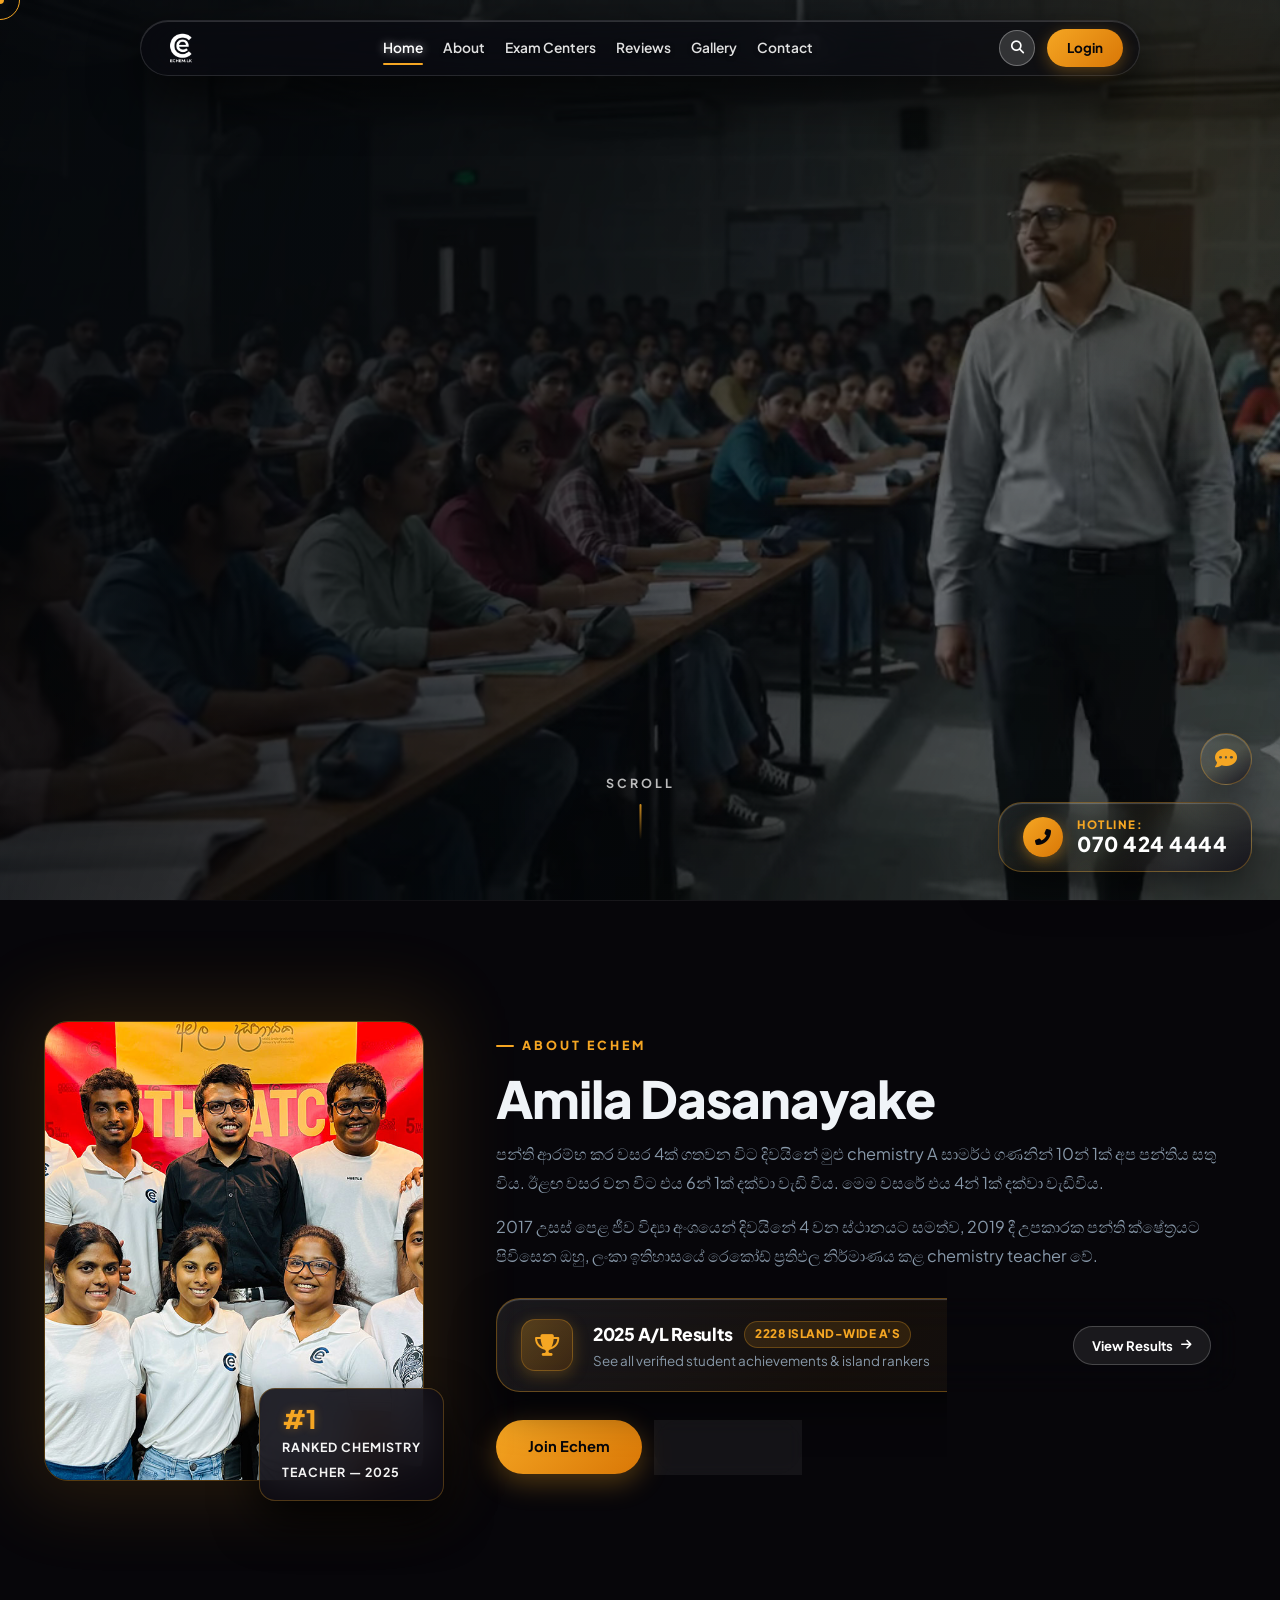
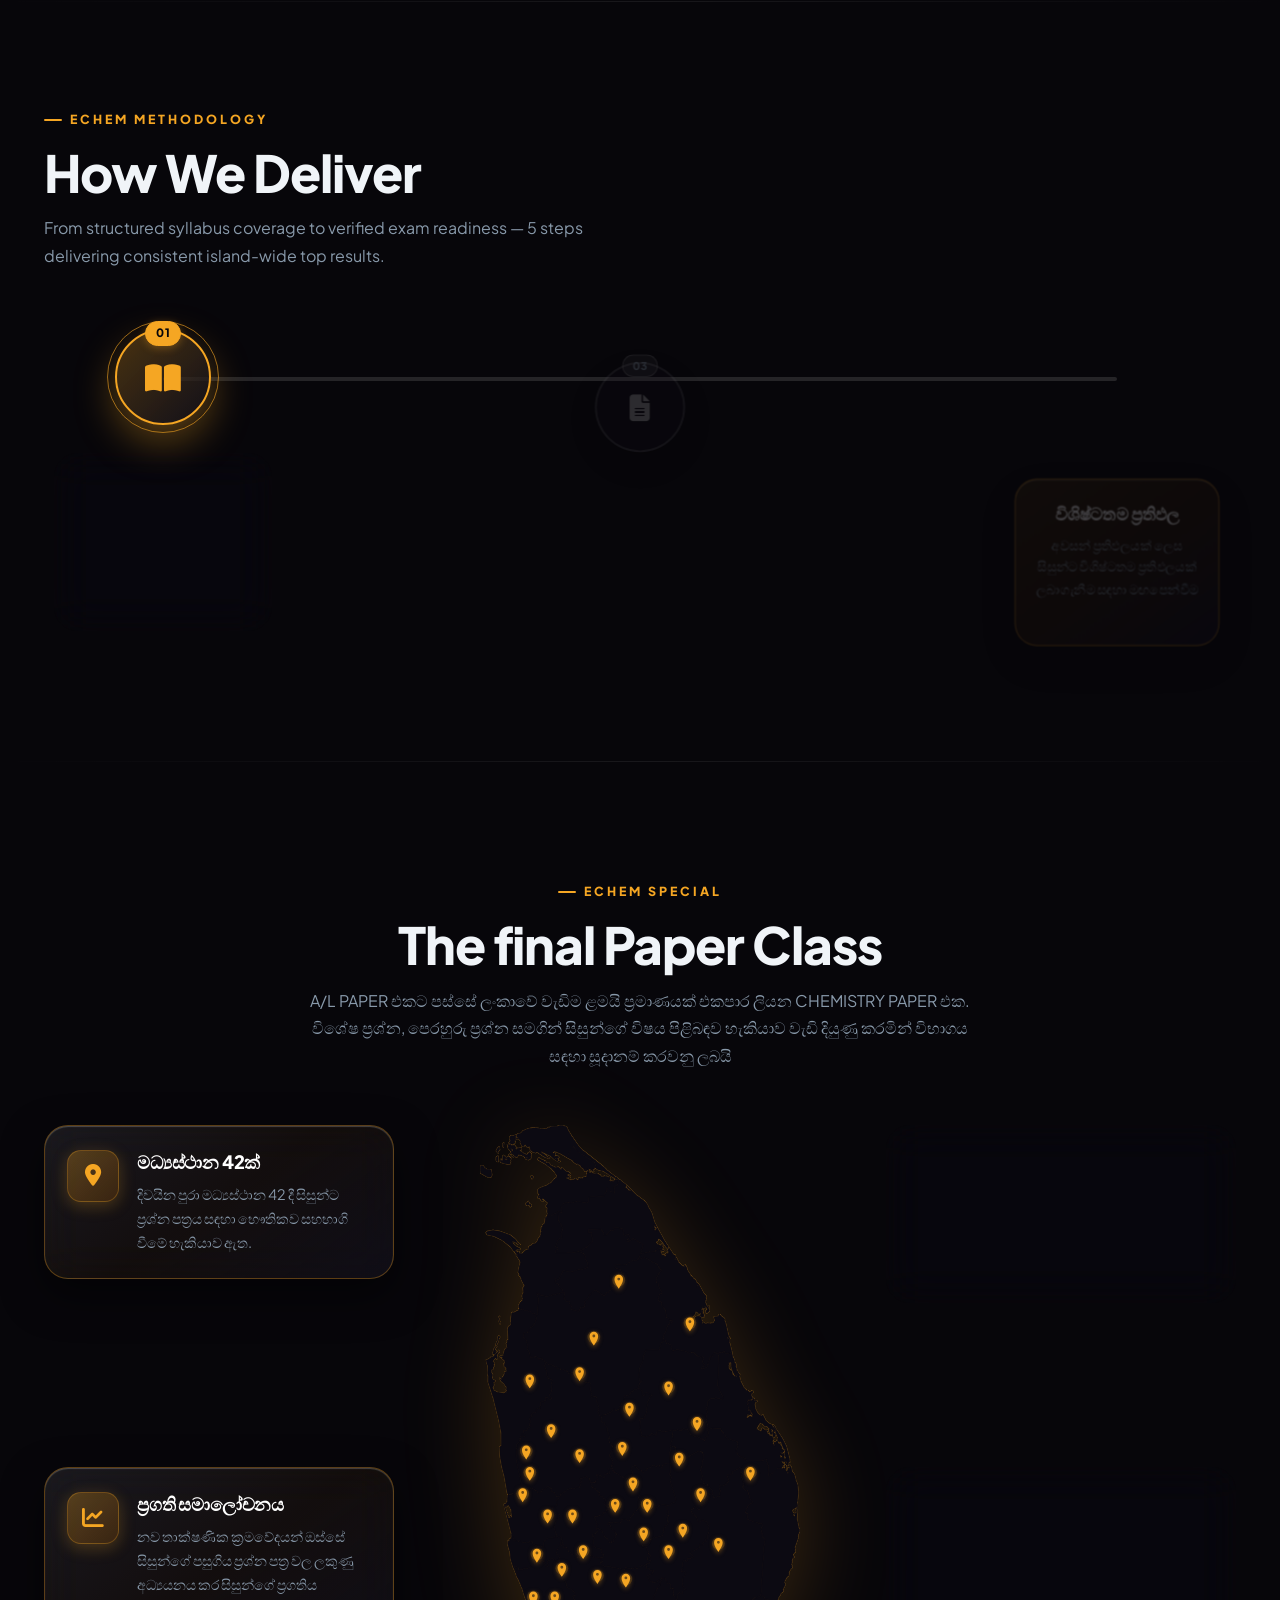
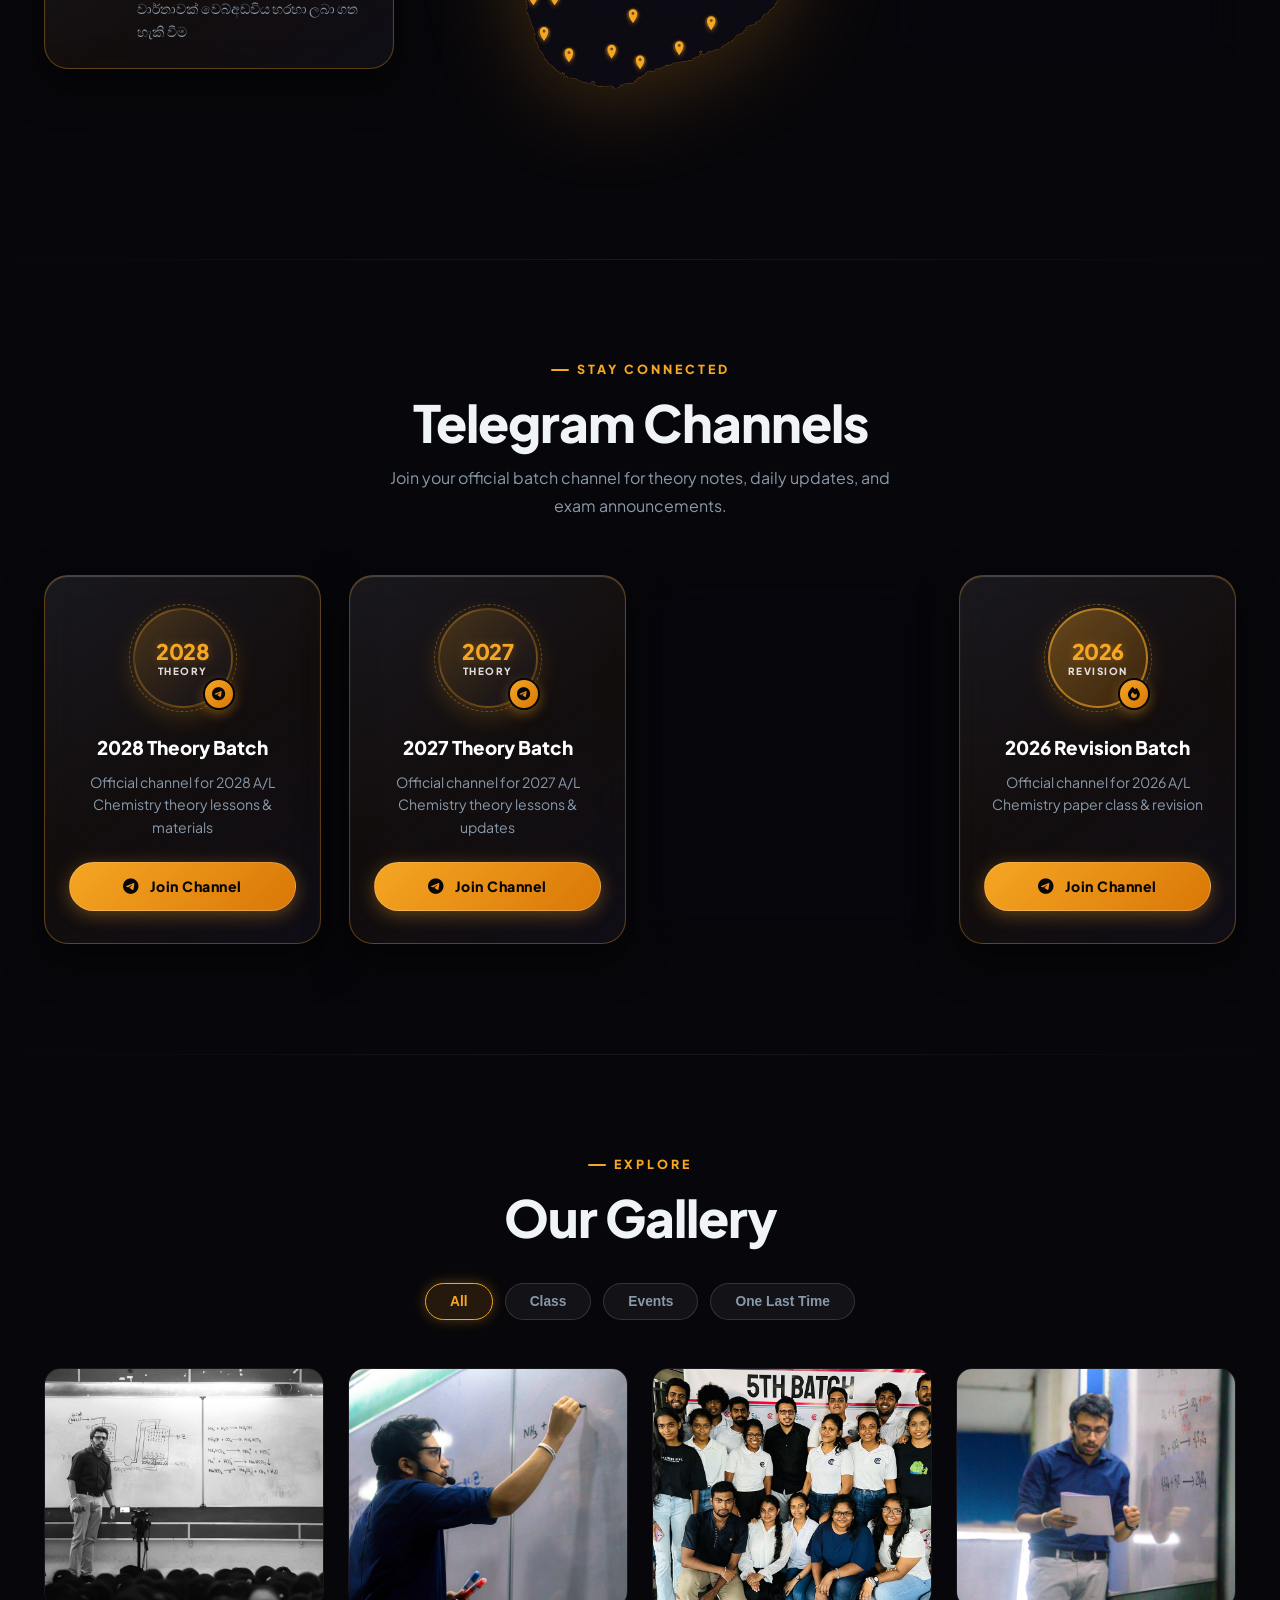
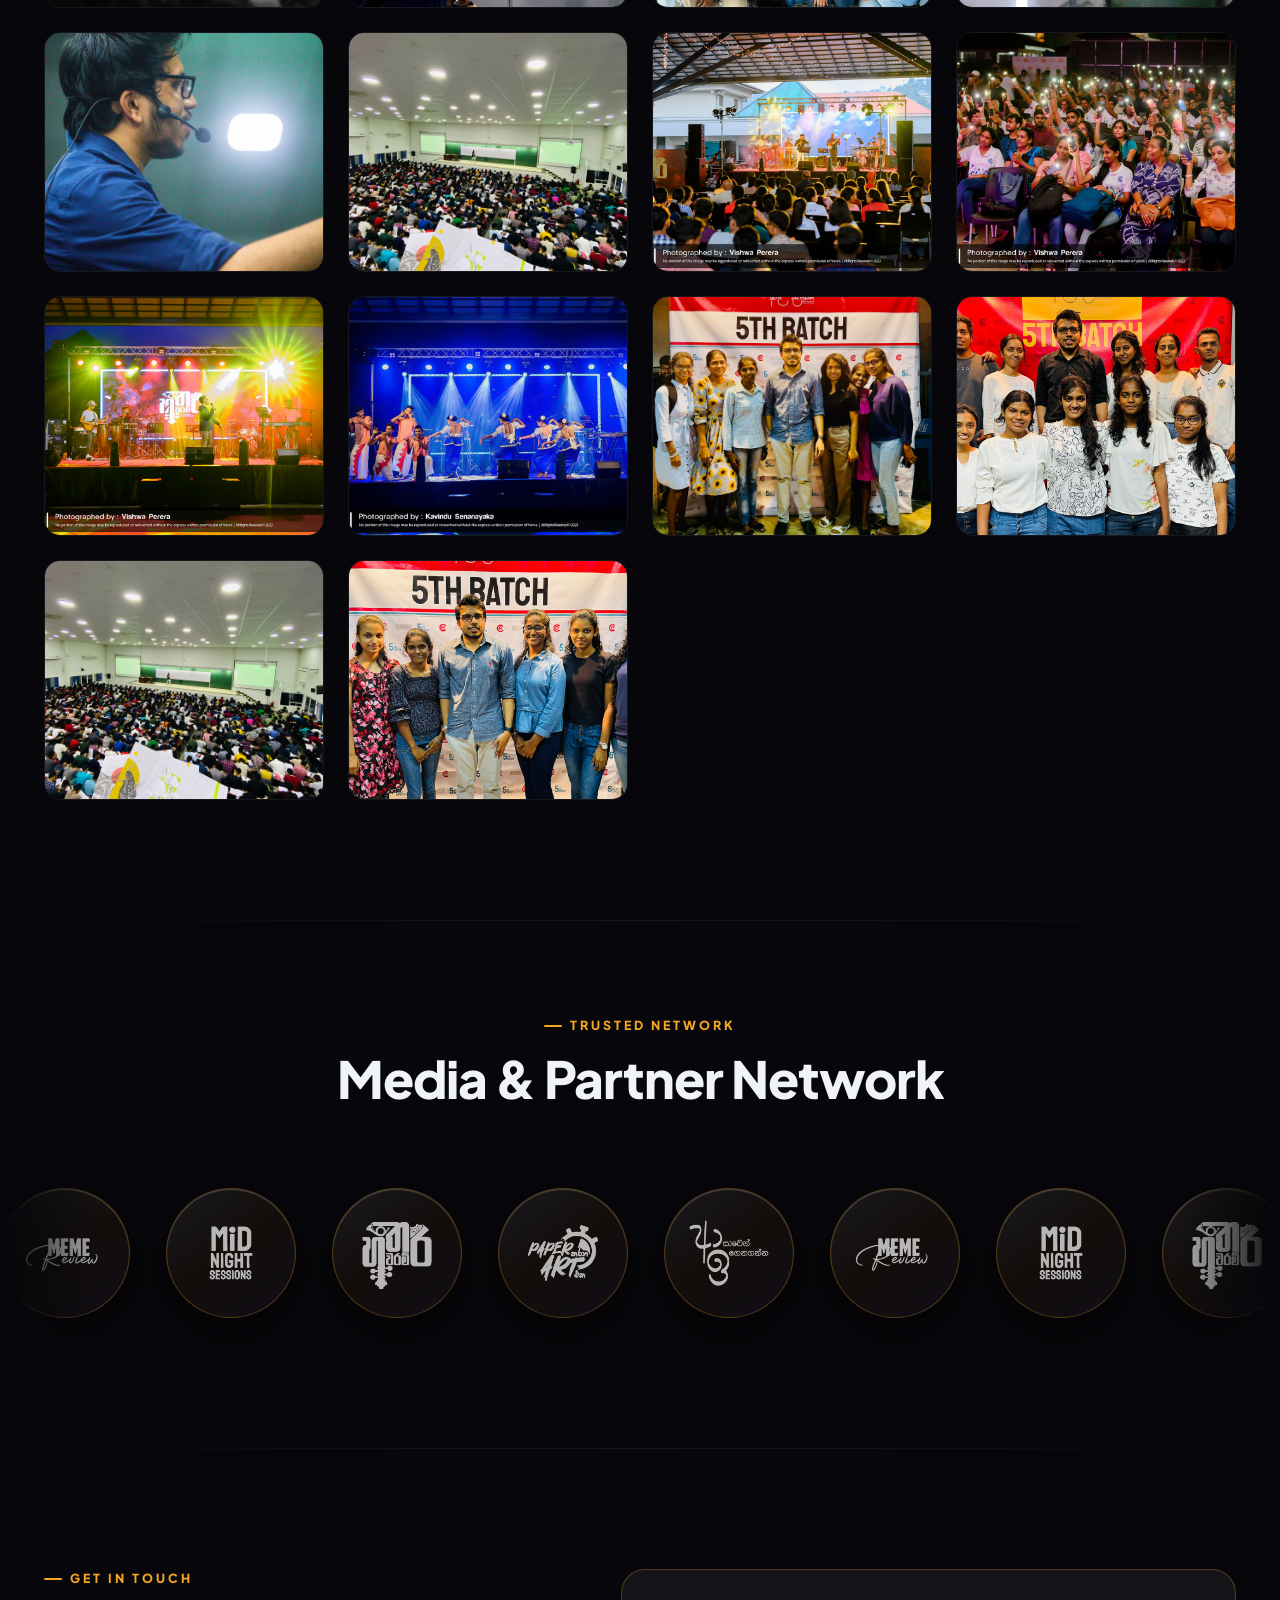
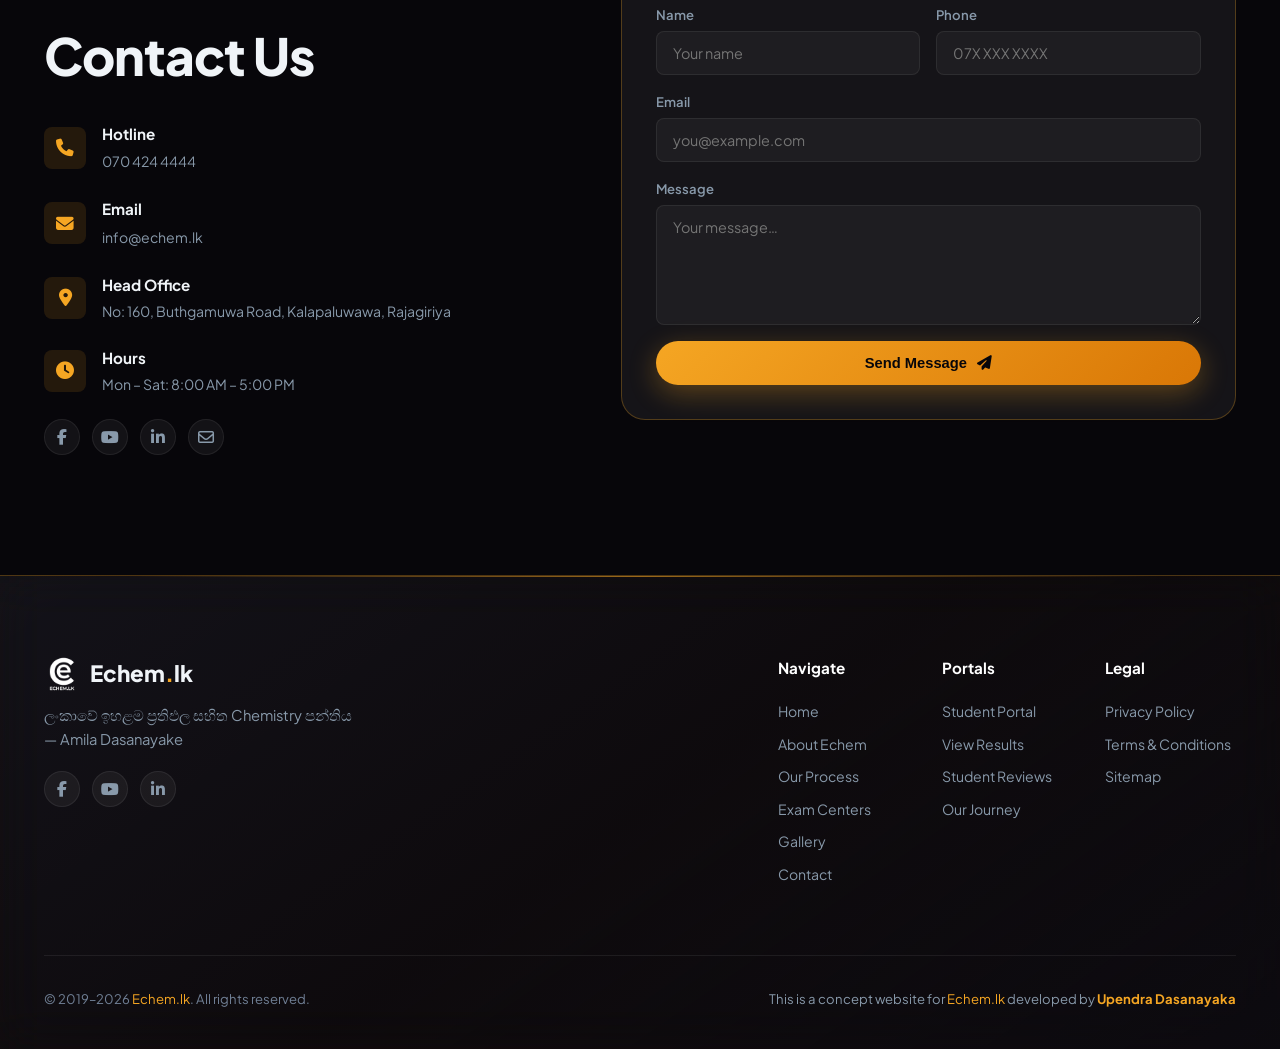
==== index.html @ 3a7d4ddb "Initial commit of Echem.lk website redesign" ====
<!DOCTYPE html>
<html lang="en">
<head>
  <meta charset="UTF-8">
  <meta name="viewport" content="width=device-width, initial-scale=1.0">
  <title>Echem.lk | Amila Dasanayake — Sri Lanka's Finest Chemistry Class</title>
  <meta name="description" content="Lanka's highest-performing A/L Chemistry class. A2228 island-wide top students. Join Echem.lk by Amila Dasanayake — Nugegoda, Gampaha, Galle.">
  <link rel="icon" href="assets/logo-transparent.png" type="image/png">

  <link rel="preconnect" href="https://fonts.googleapis.com">
  <link rel="preconnect" href="https://fonts.gstatic.com" crossorigin>
  <link href="https://fonts.googleapis.com/css2?family=Plus+Jakarta+Sans:ital,wght@0,300;0,400;0,500;0,600;0,700;0,800;1,400&family=Gemunu+Libre:wght@400;500;600;700;800&family=Noto+Sans+Sinhala:wght@400;600;700;800&display=swap" rel="stylesheet">
  <link rel="stylesheet" href="https://cdnjs.cloudflare.com/ajax/libs/font-awesome/6.5.0/css/all.min.css">
  <script src="https://cdnjs.cloudflare.com/ajax/libs/gsap/3.12.5/gsap.min.js"></script>
  <script src="https://cdnjs.cloudflare.com/ajax/libs/gsap/3.12.5/ScrollTrigger.min.js"></script>
  <script src="https://cdnjs.cloudflare.com/ajax/libs/gsap/3.12.5/ScrollToPlugin.min.js"></script>
  <script src="https://unpkg.com/lenis@1.1.14/dist/lenis.min.js"></script>
  <script src="https://mcp.figma.com/mcp/html-to-design/capture.js" async></script>

  <link rel="stylesheet" href="css/style.css?v=2">
</head>
<body>

<!-- LOADER -->
<div id="loader">
  <div class="ld-brand">
    <img src="assets/logo-transparent.png" alt="Echem.lk Logo" class="ld-img" onerror="this.src='assets/logo.png'">
    <div class="ld-logo">Echem<em>.lk</em></div>
  </div>
  <div class="ld-bar"><div class="ld-fill" id="ld-fill"></div></div>
  <div class="ld-pct" id="ld-pct">0%</div>
</div>

<!-- CANVAS -->
<canvas id="chem-canvas"></canvas>



<!-- CURSOR -->
<div id="cursor-dot"></div>
<div id="cursor-ring"></div>

<!-- SEARCH SHADE -->
<div id="search-shade"></div>

<!-- NAVBAR -->
<nav id="navbar">
  <div class="nav-pill" id="nav-pill">
    <a href="#hero" class="nav-brand">
      <img src="assets/logo-transparent.png" alt="Echem.lk" class="nav-logo"
           onerror="this.style.display='none';document.querySelector('.nav-logo-t').style.display='block'">
      <div class="nav-logo-t" style="display:none">Echem<span>.</span>lk</div>
    </a>
    <div class="nav-div"></div>
    <button class="nav-hamburger" id="nav-ham" aria-label="Toggle navigation menu">
      <span class="ham-line"></span>
      <span class="ham-line"></span>
      <span class="ham-line"></span>
    </button>
    <div class="nav-links" id="nav-links">
      <a href="#hero" class="active">Home</a>
      <a href="#about">About</a>
      <a href="#centers">Exam Centers</a>
      <a href="https://reviews.echem.lk/" target="_blank" rel="noopener noreferrer">Reviews</a>
      <a href="#gallery">Gallery</a>
      <a href="#contact">Contact</a>
    </div>
    <div class="nav-acts" id="nav-acts">
      <button class="nav-search-btn" id="nsb" aria-label="Search"><i class="fas fa-search"></i></button>
      <a href="https://student.echem.lk/login" target="_blank" rel="noopener noreferrer" class="nav-login">Login</a>
    </div>
    <div class="nav-sx" id="nav-sx">
      <i class="fas fa-search" style="color:var(--text-dim);font-size:.82rem;flex-shrink:0"></i>
      <input type="text" id="ns-input" placeholder="Search Echem.lk… (Ctrl+K)" autocomplete="off">
      <button class="nav-sx-close" id="nsc" aria-label="Close search"><i class="fas fa-times"></i></button>
      
      <!-- Search Results Dropdown -->
      <div class="search-res" id="search-res">
        <div class="sr-label">Quick Links</div>
        <a href="#hero">Home</a>
        <a href="#about">About Echem</a>
        <a href="#centers">Exam Centers</a>
        <a href="#telegram">Telegram Channels</a>
        <a href="#gallery">Gallery</a>
        <a href="#contact">Contact Support</a>
      </div>
    </div>
  </div>
</nav>

<!-- ═══ HERO ═══ -->
<section id="hero">
  <video id="hero-video" autoplay loop muted playsinline preload="auto">
    <source src="assets/hero-bg.webm" type="video/webm">
    <source src="assets/hero-bg.mp4" type="video/mp4">
  </video>
  <div class="hero-ov"></div>
  <div class="hero-orb1"></div>
  <div class="hero-orb2"></div>

  <div class="hero-content hero-promo" id="hero-c">
    <!-- Top Block -->
    <div class="lw"><div class="li hp-top">
      <div class="hp-row1">
        <div class="hp-text">
          <div class="hp-year"><span class="hp-yr-num">2025</span> ශ්‍රී ලංකාවේ</div>
          <div class="hp-bold">සමස්ත <span class="hp-letter-a">A</span></div>
          <div class="hp-bold">ප්‍රමාණයෙන්</div>
        </div>
        <div class="hp-frac-wrap">
          <div class="hp-frac">
            <span class="hp-num">1</span>
            <span class="hp-slash">/</span>
            <span class="hp-den">4</span>
          </div>
          <div class="hp-suffix">ක්</div>
        </div>
      </div>
    </div></div>

    <div class="lw"><div class="li"><hr class="hp-div"></div></div>

    <!-- Middle Block -->
    <div class="lw"><div class="li hp-mid">
      <div class="hp-small">පිට පිට තුන්වෙනි වරටත්<br>එතෙක් මෙතෙක් ඉතිහාසයේ</div>
      <div class="hp-record">ලංකාවේ වැඩිම</div>
      <div class="hp-chem-row">
        <span class="hp-chem">Chemistry</span>
        <span class="hp-badge">A වාර්තාව</span>
      </div>
    </div></div>

    <!-- Bottom Block -->
    <div class="lw"><div class="li hp-bot">
      <div class="hp-massive">A<span id="c1">2228</span></div>
    </div></div>

    <!-- CTA -->
    <div class="hero-cta" id="hcta" style="margin-top: 32px; opacity:0; transform:translateY(20px);">
      <a href="https://student.echem.lk/" target="_blank" rel="noopener noreferrer" class="btn btn-c"><i class="fas fa-user-graduate"></i> Student Portal</a>
      <a href="https://results.echem.lk/" target="_blank" rel="noopener noreferrer" class="btn btn-g">View Results</a>
    </div>
  </div>

  <div class="scroll-hint" id="scroll-hint">
    <span>Scroll</span>
    <div class="scroll-line"></div>
  </div>
</section>

<!-- ═══ ABOUT ═══ -->
<div class="divider"></div>
<section id="about">
  <div class="si-wrap">
    <div class="ab-layout">
      <div class="ab-img-col" id="ab-img">
        <div class="ab-frame">
          <img src="assets/about-teacher.jpg" alt="Amila Dasanayake"
               onerror="this.parentElement.style.background='linear-gradient(135deg,#0b1220,#0d1a2e)';this.style.display='none'">
        </div>
        <div class="ab-glow"></div>
        <div class="ab-badge">
          <strong>#1</strong>
          <span>Ranked Chemistry<br>Teacher — 2025</span>
        </div>
      </div>
      <div class="ab-col" id="ab-col">
        <span class="s-tag">About Echem</span>
        <h2 class="s-title">Amila Dasanayake</h2>
        <div class="ab-body si">
          <p>පන්ති ආරම්භ කර වසර 4ක් ගතවන විට දිවයිනේ මුළු chemistry A සාමර්ථ ගණනින් 10න් 1ක් අප පන්තිය සතු විය. ඊළඟ වසර වන විට එය 6න් 1ක් දක්වා වැඩි විය. මෙම වසරේ එය 4න් 1ක් දක්වා වැඩිවිය.</p>
          <p>2017 උසස් පෙළ ජීව විද්‍යා අංශයෙන් දිවයිනේ 4 වන ස්ථානයට සමත්ව, 2019 දී උපකාරක පන්ති ක්ෂේත්‍රයට පිවිසෙන ඔහු, ලංකා ඉතිහාසයේ රෙකෝඩ් ප්‍රතිඵල නිර්මාණය කළ chemistry teacher වේ.</p>
        </div>
        <a href="https://results.echem.lk/" target="_blank" rel="noopener noreferrer" class="res-thumb">
          <div class="res-icon"><i class="fas fa-trophy"></i></div>
          <div class="res-text">
            <div class="res-header">
              <h4>2025 A/L Results</h4>
              <span class="res-pill">2228 Island-Wide A's</span>
            </div>
            <p class="res-desc">See all verified student achievements & island rankers</p>
          </div>
          <div class="res-cta">
            <span>View Results</span>
            <i class="fas fa-arrow-right"></i>
          </div>
        </a>
        <div class="ab-actions">
          <a href="https://student.echem.lk/" target="_blank" rel="noopener noreferrer" class="btn btn-c">Join Echem</a>
          <a href="#contact" class="btn btn-g">Contact Us</a>
        </div>
      </div>
    </div>
  </div>
</section>

<!-- ═══ PROCESS ═══ -->
<div class="divider"></div>
<section id="process">
  <div class="si-wrap">
    <div class="proc-hd" id="proc-hd">
      <span class="s-tag">Echem Methodology</span>
      <h2 class="s-title">How We Deliver</h2>
      <p class="s-sub">From structured syllabus coverage to verified exam readiness — 5 steps delivering consistent island-wide top results.</p>
    </div>

    <div class="proc-timeline-container" id="proc-timeline">
      
      <!-- Horizontal Connecting Line -->
      <div class="proc-line-bg">
        <div class="proc-line-fill" id="proc-line-fill"></div>
      </div>

      <!-- 5 Step Nodes & Cards -->
      <div class="proc-grid">

        <!-- Step 01 -->
        <div class="proc-item active" data-step="1">
          <div class="proc-node-wrap">
            <div class="proc-node">
              <span class="pn-num">01</span>
              <div class="pn-icon"><i class="fas fa-book-open"></i></div>
            </div>
            <div class="pn-pulse"></div>
          </div>
          <div class="proc-card">
            <h3 class="pc-title si">නිවැරැදි විෂය කරුණු</h3>
            <p class="pc-body si">විෂය නිර්දේශය ආවරණය වන නිවැරදි විෂය කරුණු සම්පිණ්ඩණය කර සිසුන්ට ඉගැන්වීම</p>
          </div>
        </div>

        <!-- Step 02 -->
        <div class="proc-item" data-step="2">
          <div class="proc-node-wrap">
            <div class="proc-node">
              <span class="pn-num">02</span>
              <div class="pn-icon"><i class="fas fa-lightbulb"></i></div>
            </div>
            <div class="pn-pulse"></div>
          </div>
          <div class="proc-card">
            <h3 class="pc-title si">විෂයානුබද්ධ ක්‍රියාකාරකම්</h3>
            <p class="pc-body si">විෂය කරුණු මතක තබා ගැනීම පහසු කිරීම උදෙසා සුවිශේෂ ක්‍රමවේද සතිපතා සිදුකිරීම</p>
          </div>
        </div>

        <!-- Step 03 -->
        <div class="proc-item" data-step="3">
          <div class="proc-node-wrap">
            <div class="proc-node">
              <span class="pn-num">03</span>
              <div class="pn-icon"><i class="fas fa-file-alt"></i></div>
            </div>
            <div class="pn-pulse"></div>
          </div>
          <div class="proc-card">
            <h3 class="pc-title si">විශේෂ ප්‍රශ්න පත්‍ර</h3>
            <p class="pc-body si">සුවිශේෂ ප්‍රශ්න පත්‍ර මඟින් සිසුන් දැනුමින් සහ අත්දැකීම් මඟින් උසස් පෙළ විභාගයට සූදානම් කරවීම</p>
          </div>
        </div>

        <!-- Step 04 -->
        <div class="proc-item" data-step="4">
          <div class="proc-node-wrap">
            <div class="proc-node">
              <span class="pn-num">04</span>
              <div class="pn-icon"><i class="fas fa-calendar-check"></i></div>
            </div>
            <div class="pn-pulse"></div>
          </div>
          <div class="proc-card">
            <h3 class="pc-title si">නිවැරදි කාල රාමුව</h3>
            <p class="pc-body si">විෂය කරුණු පන්තිය තුළ දීම අවධාරණය කිරීමෙන් නිවැරැදි කාල රාමුවක් තුළ සිසුන් මෙහෙයවීම</p>
          </div>
        </div>

        <!-- Step 05 -->
        <div class="proc-item proc-item-gold" data-step="5">
          <div class="proc-node-wrap">
            <div class="proc-node pn-gold">
              <span class="pn-num pn-num-gold">05</span>
              <div class="pn-icon"><i class="fas fa-trophy"></i></div>
            </div>
            <div class="pn-pulse pn-pulse-gold"></div>
          </div>
          <div class="proc-card pc-gold">
            <h3 class="pc-title si">විශිෂ්ටතම ප්‍රතිඵල</h3>
            <p class="pc-body si">අවසන් ප්‍රතිඵලයක් ලෙස සිසුන්ට විශිෂ්ටතම ප්‍රතිඵලයක් ලබාගැනීම සඳහා මඟපෙන්වීම</p>
          </div>
        </div>

      </div>
    </div>
  </div>
</section>

<!-- ═══ EXAM CENTERS + MAP ═══ -->
<div class="divider"></div>
<section id="centers">
  <div class="si-wrap">
    <div class="sec-hd" style="text-align: center; margin-bottom: 56px; display: flex; flex-direction: column; align-items: center;">
      <span class="s-tag">Echem Special</span>
      <h2 class="s-title">The final Paper Class</h2>
      <p class="s-sub" style="margin: 0 auto; max-width: 680px; font-family: 'Noto Serif Sinhala', 'Plus Jakarta Sans', sans-serif;">A/L PAPER එකට පස්සේ ලංකාවේ වැඩිම ළමයි ප්‍රමාණයක් එකපාර ලියන CHEMISTRY PAPER එක. විශේෂ ප්‍රශ්න, පෙරහුරු ප්‍රශ්න සමගින් සිසුන්ගේ විෂය පිළිබඳව හැකියාව වැඩි දියුණු කරමින් විභාගය සඳහා සූදානම් කරවනු ලබයි</p>
    </div>

    <div class="cen-layout">

      <!-- LEFT SIDE (2 Cards) -->
      <div class="cen-col cen-left">

        <div class="fcard reveal-up">
          <div class="fc-icon"><i class="fa-solid fa-location-dot"></i></div>
          <div class="fc-text">
            <h3>මධ්‍යස්ථාන 42ක්</h3>
            <p>දිවයින පුරා මධ්‍යස්ථාන 42 දී සිසුන්ට ප්‍රශ්න පත්‍රය සඳහා භෞතිකව සහභාගි වීමේ හැකියාව ඇත.</p>
          </div>
        </div>

        <div class="fcard reveal-up" style="animation-delay:0.15s">
          <div class="fc-icon"><i class="fa-solid fa-chart-line"></i></div>
          <div class="fc-text">
            <h3>ප්‍රගති සමාලෝචනය</h3>
            <p>නව තාක්ෂණික ක්‍රමවේදයන් ඔස්සේ සිසුන්ගේ පසුගිය ප්‍රශ්න පත්‍ර වල ලකුණු අධ්‍යයනය කර සිසුන්ගේ ප්‍රගතිය වාර්තාවක් වෙබ්අඩවිය හරහා ලබා ගත හැකි වීම</p>
          </div>
        </div>

      </div>

      <!-- MIDDLE COLUMN (Centered Smaller Sri Lanka Map) -->
      <div class="cen-col cen-mid">
        <div class="cen-map" id="cen-map">
          <div class="map-tip" id="map-tip"></div>
<svg id="sl-map" viewBox="0 0 449.69 792.55" xmlns="http://www.w3.org/2000/svg"
             preserveAspectRatio="xMidYMid meet">
          <defs>
            <filter id="pin-glow">
              <feGaussianBlur stdDeviation="2" result="blur"/>
              <feMerge><feMergeNode in="blur"/><feMergeNode in="SourceGraphic"/></feMerge>
            </filter>
            </defs>

          <g class="sl-strokes">
<path class="province" id="LK-11" data-title="Colombo" d="m 44.487125,578.90075 2.6,0.07 -0.85,3.88 1.17,0.77 3.07,-0.34 -0.63,0.87 0.73,0.82 2.1,-0.67 1.16,0.91 1.25,-1.28 0.88,0.78 1.61,-0.27 1.98,2.33 2.36,-0.89 6.19,1.5 1.55,-1.65 1.46,0.39 2.63,-0.87 -0.11,1.34 1.33,2.96 1.97,0.25 6.04,3.27 0.97,-1.17 1.99,1.06 0.69,-0.62 3.04,-0.14 0.12,-5.37 0.96,-2.75 1.43,-0.5 0.75,-1.82 2.38,-0.53 0.45,-1.67 8.550005,0.81 0.8,-1.88 1.86,0.31 0,0 1.03,0.71 1.08,-0.74 2.05,0.46 1.52,-0.61 2.17,1.17 -0.08,3.22 1.05,1.45 0.04,1.6 -0.74,1.2 -2.38,-0.32 0.42,4.01 0,0 -2.13,1.87 0.27,0.95 -0.97,-0.12 -1.07,0.97 -0.02,1.35 -1.42,1.26 -0.44,3.8 -0.89,1.71 2.61,0.62 0.96,1.06 1.51,3.83 0.07,2.91 -0.84,0.76 -3.79,0.02 0,0 -1.03,-1.15 -2.07,0.88 -1.09,-1.63 -1.87,-0.39 -6.640005,3.79 1.6,4.81 -0.11,1.72 -0.75,0.63 -2.32,-0.39 -2.14,-4.49 -0.06,-1.79 -1.01,-0.55 -0.33,-1.62 -1.82,-0.55 -1.12,0.43 -1.7,3.89 -1.18,1.12 -2.76,-1.03 -1.23,-1.74 -1.19,-0.4 -1.95,2.98 -2.54,0.8 0.42,0.67 -1.42,1.29 -0.84,-0.07 -0.22,1.4 -1.33,0.1 -3.79,2.47 -1.92,-0.54 -2,0.53 -1.61,-0.9 -0.6,2.46 -0.71,0.42 -4.99,-0.1 -0.59,-0.67 0.37,-1.11 -1.15,-1.34 -4.95,-2.33 -0.5,0.79 1.44,1.81 2.07,7.84 -0.24,1.76 0,0 -4.53,-11.03 -3.36,-10.53 -1.16,-10.42 -3.26,-11.53 0.67,-4.48 0.67,2.91 1.51,-3.25 -0.39,-1.23 2.18,-0.78 1.05,-2.5 z"/>
          <path class="province" id="LK-12" data-title="Gampaha" d="m 58.947125,518.95075 0.76,0.35 0.27,-1.25 1.58,-0.24 -0.92,-1.03 0.17,-0.79 1.03,0 0.09,-0.75 1.9,0.97 2.04,-0.69 0.74,-1.57 2.68,-0.66 -1.2,-0.58 3.1,-1.57 0.63,-1.23 1.64,1.19 2.45,-0.58 -0.67,1.05 1.06,0.65 0.28,1.23 1.44,-0.33 1.76,0.72 1.59,3.06 1.27,0.12 4.17,-2.49 0.57,-1.54 3.69,-1.44 4.77,-3.93 4.819995,3.86 -0.999995,1.49 0.479995,0.97 4.54001,3.3 3.03,4.68 1.06,-0.46 1.03,0.97 0,0 0.99,2.55 -3.02,2.18 0.54,2.71 -0.45,5.48 -4.37,0.22 -1.09,1.92 -2.34,-0.95 1.73999,2.55 -0.07,5.43 1.7,4.91 2.41,-2.04 5.68999,-0.15 1.25,0.98 -0.12999,1.68 -1.73,1.25 -1.08,2.92 -1.72,-0.08 -2.35,6.07 -1.9,2.45 2,9.85 1.68,3.05 -0.6,3.41 0,0 -1.86,-0.31 -0.80001,1.88 -8.549995,-0.81 -0.45,1.67 -2.38,0.53 -0.75,1.82 -1.43,0.5 -0.96,2.75 -0.12,5.37 -3.04,0.14 -0.69,0.62 -1.99,-1.06 -0.97,1.17 -6.04,-3.27 -1.97,-0.25 -1.33,-2.96 0.11,-1.34 -2.63,0.87 -1.46,-0.39 -1.55,1.65 -6.19,-1.5 -2.36,0.89 -1.98,-2.33 -1.61,0.27 -0.88,-0.78 -1.25,1.28 -1.16,-0.91 -2.1,0.67 -0.73,-0.82 0.63,-0.87 -3.07,0.34 -1.17,-0.77 0.85,-3.88 -2.6,-0.07 0,0 -0.28,-4.87 -10.3,-40.47 0.39,-1.06 1.34,-0.22 1.01,1.4 -1.51,3.92 1.9,6.17 1.23,1.18 0.06,3.03 1.74,2.13 -0.45,1.68 1.29,0.95 1.4,-0.95 0.73,-2.8 0,1.74 1.01,0.95 0.9,-1.74 -1.12,-9.47 -3.64,-6.33 -2.07,0.95 -0.21,1.15 -0.28,-0.5 -0.62,0.5 0.06,-2.41 -0.84,-1.34 2.18,-3.48 0.62,-9.36 1.51,-0.17 -1.18,-0.38 0,0 1.33,0.1 0.84,-0.79 1.46,1.4 2.88,-2.66 2.55,1.86 1.67,-0.21 0.4,-1.14 1.09,1.05 0.95,-0.95 -0.51,2.67 1.56,-0.46 -0.05,-1.46 1.99,-0.3 0.31,-0.95 3.14,1.67 z"/>
          <path class="province" id="LK-13" data-title="Kalutara" d="m 51.097125,631.73075 0.24,-1.76 -2.07,-7.84 -1.44,-1.81 0.5,-0.79 4.95,2.33 1.15,1.34 -0.37,1.11 0.59,0.67 4.99,0.1 0.71,-0.42 0.6,-2.46 1.61,0.9 2,-0.53 1.92,0.54 3.79,-2.47 1.33,-0.1 0.22,-1.4 0.84,0.07 1.42,-1.29 -0.42,-0.67 2.54,-0.8 1.95,-2.98 1.19,0.4 1.23,1.74 2.76,1.03 1.18,-1.12 1.7,-3.89 1.12,-0.43 1.82,0.55 0.33,1.62 1.01,0.55 0.06,1.79 2.14,4.49 2.32,0.39 0.75,-0.63 0.11,-1.72 -1.6,-4.81 6.640005,-3.79 1.87,0.39 1.09,1.63 2.07,-0.88 1.03,1.15 0,0 -0.35,1.11 0.89,2.49 1.91,2.58 0.05,4.52 2.73,5.56 -0.08,0.63 -1.27001,-0.26 -0.01,0.78 2.15,3.33 1.15,3.84 1.28,0.49 1.06,2.1 2.97,1.74 1.52,2.44 0.44,2.18 -0.5,1.7 1.22,2.44 1.03,1 4.42,0.86 4.21999,4.38 2.1,5.16 -0.86,-0.2 -2.97,1.83 2.21,3.46 -0.11,0.84 14.04,19.33 1.51,3.83 0,0 -1.09,-0.56 -1.69,0.3 -2.18,1.67 -1.09,-0.17 -3.73,1.81 -4.24,2.89 -2.36,-0.11 -2.01,0.99 0.59,5.98 0,0 0.5,1.73 0,0 1.22,2.7 -0.74,3.11 -0.9,-0.29 -3.65,-4.55 -1.57,-0.34 -4.65,-4.6 -1.6,-0.74 -4.23,-0.55 -0.7,1.73 -1.04,-0.18 0.05,2.63 -3.34,1 -7.31,-2.51 -4.719995,0.18 -1.56,-0.95 -2.36,-3.26 -4.81,-2.92 -3.41,0.87 -1.82,-2.23 -4.61,-2.32 -2.1,-0.07 -1,-2.33 -1.59,-0.85 -1.7,-0.04 -0.68,1.45 -1.13,0.5 -1.94,-2.71 0,0 -1.96,-1.91 -1.01,-2.24 -0.17,-2.13 1.85,-1.57 0.06,-1.85 -1.4,-3.47 1.01,-0.78 -0.33,-1.79 -4.03,-10.13 -2.86,-9.63 -5.29,-12.73 -3.02,-5.43 -0.28,-1.96 z"/>
          <path class="province" id="LK-21" data-title="Kandy" d="m 184.76712,481.98075 1.27,0.79 0.25,2.67 1.15,0.35 1.79,2.11 1.15,0.02 1.30001,1.52 2.94999,1.27 2.05001,2.52 3.3,1.07 2.61,2.42 3.47,0.11 5.47,-0.59 1.54,-1.66 0.15,-3.82 1.09,-2.41 -2.22,-6.31 5.36,-3.48 1.05,0.6 -0.09,1.41 1.55,0.24 2.65,2.99 1.48,-0.02 0.67,1.43 1.99,0.75 0.95,1.58 2.35,0.47 2.33,-2.23 1.32,-0.26 -0.3,-1.51 2.72,-2.49 3.9,-0.65 2.1,-1.89 2.53,-0.46 3.09,1.87 1.73,-1.56 2.29,-0.32 1.72,3.28 0.61,-1.29 1.75,0.71 0.86,-2.47 1.95,-1.57 0.23,-1.59 2.45,0.55 2.91,-0.66 2.89,0.33 0,0 0.2,12.37 -1.16,2.76 1.83,1.84 0.84,2.32 -1.34,5.78 8.15,26.37 -1.68,3.42 -5.02,0.78 -2.08,3.3 -5.23,-0.83 0,0 -5.99,-0.42 -3.79,0.71 -2.74,3.67 -0.91001,-0.98 0.01,-1.8 -2.6,0.5 -1.24,-0.45 -2.01,0.82 -8.25,-1.66 -1.56,-1.22 -0.11,-4.29 -2.73,-2.23 -1.09,-2.17 -1.06,-0.3 -3.6,-4.07 -1.6,-0.89 -0.35,0.73 1.1,3.13 -0.58,0.67 1.58,2.37 1.18,0.53 -0.43,2.01 0.98,0.85 -0.65,1.5 0.94,3.4 -6.39,7.37 -1.85,0.62 -1.78,3.96 -4.75,5.28 -1.76,4.09 -2.22,-0.2 -2.82,-1.64 -3.08,-0.23 -2.16,0.74 -0.97,2.82 -1.19,1.22 -9.92,0.99 -1.28,-1.54 -2.11,1.05 -1.37,-0.98 -2.63,1.66 -0.39,2.31 2.58,-0.61 2,3.44 -0.05,1.54 2.66,3.02 2.08,1.19 0.99,2.28 2.53,2.75 -1.75,1.76 -0.91999,4.21 -2.38,1.11 0.05,3.03 -2.17,-0.19 -0.63,1.27 -2.2,-0.3 -2.63,-4.33 -4.88,-4.08 -0.57,-2.92 -3.22,-4.67 0.08,-1.26 -1.69,0 -3.16,-2.27 -2.01,1.8 0,0 -0.5,-3.81 0.57,-2.07 1.48,-1.55 -1.29,-0.04 -2.12,-7.23 -1.7,-2.52 2.02,-1.68 2.93,-0.05 1.63,-1.04 0.75,0.56 3.71,-0.66 0.4,-1.31 0.76,0.17 0.81,-3.1 2.39,-0.57 0.73,1.06 0.75,-1.02 1.03,0.24 -1.08,-2.27 0.83,-0.88 2.66,-0.14 0.31,-0.53 -0.62,-1.88 -6.41,-5.94 -0.13,-0.98 1.97,-1.48 0.02,-2.88 -0.75,-1.28 -1.67,-0.87 -1.31,-2.58 -4.92,-1.12 -0.72,-1.23 0.96,-0.59 0.13,-2.47 -4.8,-4.32 -0.52,-1.37 -3.03,-1.18 -1.75,-1.52 -0.96,-1.21 -0.89,-5.03 0,0 1.71,-0.54 1.55,1.14 1.73,-0.89 1.47,1.29 1.13,-0.02 -1.64,-2.06 1.4,-2.76 1.52,-0.54 1.28,-3.23 -0.53,-1.42 -1.52,-0.78 0.04,-1.28 1.5,-0.43 0.78,1.25 1.58,-0.1 5.13,4.24 2.23,-0.68 -0.3,-4.62 2.55,0.05 0.28,-1.32 1.45,0.53 0.72,-0.77 2.03,1.12 1.01,-0.66 -0.3,-1.54 -1.48,-1.24 0.29,-2.06 -1.49,-1.22 0.29,-0.74 2.36,0.42 0.42,-1.01 z"/>
          <path class="province" id="LK-22" data-title="Matale" d="m 223.16712,369.89075 3.02,2.4 0.25,0.99 0.41,-0.6 1.03,0.76 -0.22,5.37 1.91,1.17 2.15,0.37 0.11,-3.23 3.17,-1.4 1.14,0.53 1.03,1.94 2.91,-0.18 2.68,1.92 -3.88999,1.71 -0.86001,2.9 -2.04,3.12 -1.96,12.49 0.23001,2.17 -1.75,6.06 -1.79001,0.95 0.43,2.5 -2,0.97 -0.81999,-1.12 -2.58001,0.67 -1.54,2.05 0.95,1.08 -0.42,10.67 2.15001,6.48 -0.94,2.31 -1.77001,-1.03 3.58001,3.57 5.24,-0.34 0.89999,1.6 2.34,-1.65 3.23,-0.29 1.01,-2.22 2.25,-1.78 0.49,2.06 1.08,0.63 1.9,-0.35 1.34,1.99 1.34,-7.16 4.62,-0.15 4.3,1.53 2.97,-1.08 7.59,-0.5 1.79,-1.13 0,0 0.71,4.64 -1.03,2 1.06,2.25 0.38,3.28 -2.62,3.68 -0.76,3.69 0,0 0.27,2.67 -0.84,2.86 0.41001,2.49 -1.08,3.77 0.5,15.83 0,0 -2.89,-0.33 -2.91,0.66 -2.45,-0.55 -0.23,1.59 -1.95,1.57 -0.86001,2.47 -1.75,-0.71 -0.61,1.29 -1.72,-3.28 -2.29,0.32 -1.73,1.56 -3.09,-1.87 -2.53,0.46 -2.1,1.89 -3.9,0.65 -2.72,2.49 0.3,1.51 -1.32,0.26 -2.33,2.23 -2.35,-0.47 -0.95,-1.58 -1.99,-0.75 -0.67,-1.43 -1.48,0.02 -2.65,-2.99 -1.55,-0.24 0.09,-1.41 -1.05,-0.6 -5.36,3.48 2.22,6.31 -1.09,2.41 -0.15,3.82 -1.54,1.66 -5.47,0.59 -3.47,-0.11 -2.61,-2.42 -3.3,-1.07 -2.05,-2.52 -2.95,-1.27 -1.3,-1.52 -1.15,-0.02 -1.79,-2.11 -1.15,-0.35 -0.25,-2.67 -1.27,-0.79 0,0 -0.31,-2.33 1.12,-1.62 1.1,0.07 -0.86,-1.75 0.43,-4.47 -0.9,-0.73 0.1,-0.81 -1.3,0.19 0.46,-1.69 -1.57,-2.77 -1.08,-0.37 0.48,-1.11 -0.49,-1.36 2.24,-4.46 2.22,-0.62 -1.06,-3.96 1.47,-2.46 -1.93,-2.19 -0.33,-2.45 -1.96,-0.66 -1.2,-1.66 -0.77,-3.85 1.34,-0.61 0.16,-1.24 -0.89,-2.35 -0.14,-4.94 -2.33,-0.52 0.11,-5.75 -3.44,-4.68 -0.41,-2.49 -2.86,-0.22 -1.43,-1.88 -0.32,-5.1 0.94,-1.37 0,0 0.18,-2.22 4.93,-0.25 8.22,-4.37 2.17,-3.93 2.87,0.24 0.58,1.83 1.36,0.48 3.24,-2.59 1.38,0 0.03,-2.84 3.24,-1.19 -1.32,-2.36 4.37,-3.05 -0.24,-6.35 0.72,-0.34 0.45,-2.37 1.98,-0.68 2.77,1.36 4.75,-7.1 1.44,0.06 1.22,-1.51 z"/>
          <path class="province" id="LK-23" data-title="NuwaraEliya" d="m 164.17712,568.61075 2.01,-1.8 3.16,2.27 1.69,0 -0.08,1.26 3.22,4.67 0.57,2.92 4.88,4.08 2.63,4.33 2.2,0.3 0.63,-1.27 2.17,0.19 -0.05,-3.03 2.38,-1.11 0.92,-4.21 1.75,-1.76 -2.53,-2.75 -0.99,-2.28 -2.08,-1.19 -2.66,-3.02 0.05,-1.54 -2,-3.44 -2.58,0.61 0.39,-2.31 2.63,-1.66 1.37,0.98 2.11,-1.05 1.28,1.54 9.92,-0.99 1.19,-1.22 0.97,-2.82 2.16,-0.74 3.08,0.23 2.82,1.64 2.22,0.2 1.76,-4.09 4.75,-5.28 1.78,-3.96 1.85,-0.62 6.39,-7.37 -0.94,-3.4 0.65,-1.5 -0.98,-0.85 0.43,-2.01 -1.18,-0.53 -1.58,-2.37 0.58,-0.67 -1.1,-3.13 0.35,-0.73 1.6,0.89 3.6,4.07 1.06,0.3 1.09,2.17 2.73,2.23 0.11,4.29 1.56,1.22 8.25,1.66 2.01,-0.82 1.24,0.45 2.6,-0.5 -0.01,1.8 0.91,0.98 2.74,-3.67 3.79,-0.71 5.99,0.42 0,0 -0.67,1.38 3.8,7.36 -0.12,3.01 -1.78,-0.59 -0.4,3.08 1.82,0.49 1.17001,1.3 -1.56,1.25 -1.16001,2.7 0.71,0.86 -0.33,1.4 2.41,2.51 -1.37999,0.71 -0.53,2.23 -2.93,1.78 -0.57,2.32 -1.82,0.94 -0.05,3.65 -1.9,5.88 -4.24,2.75 -1.38,-0.25 -3.37,0.97 -2.56,-0.9 -5.41001,4.51 -1.01,5.22 -2.86,2.17 -6.93,-0.49 -1.03,1.07 0.24,1.2 6.47,1.74 -0.32,1.52 1.22001,0.53 -0.54001,2.37 1.12,-0.44 1.34,1.11 -0.7,2.91 3.43,3.42 -1.19999,2.3 -1.44,0.71 -1.54001,-0.42 -0.57999,0.76 0.70999,1.86 3.97001,1.49 -0.58,1.84 -1.83,1.94 -2.15,-0.51 -1.25,0.74 0,0 -4.08,3.63 -2.99,-0.88 -5.96,4.04 -2.68,-1.03 -5.09,1.7 -2.46,-0.84 -6.65,-0.57 -0.36001,1.49 -1.11,0.68 -3.71,-0.43 -4.1,-1.22 -8.53,-0.91 -5.72,-2.36 -3.41,1.53 -3.19,-1.78 -2.15,-0.35 -2.49,-3.63 2.76,-2.39 -0.32,-0.61 -1.04,0.18 -0.69,-1.08 0.78,-3.19 0,0 1.58,-0.79 1.54,-2.39 -0.42,-1.07 -1.81,-0.91 -0.05,-1.65 -1.05,-1.26 0.62,-3.06 -3.62,-2.33 -4.03,-0.34 -1.07,-1.2 -4.38,-1.51 0.28,-1.68 0.63,-0.13 0.02,-6.69 1.6,-1.95 -0.31,-1.86 -2.35,-2.23 0.14,-1.39 0.91,-1.11 2.55,-0.24 3.45,-3.6 0.15,-1.44 -0.76,-0.02 z"/>
          <path class="province" id="LK-31" data-title="Galle" d="m 68.567125,687.32075 1.94,2.71 1.13,-0.5 0.68,-1.45 1.69,0.04 1.6,0.85 1,2.33 2.09,0.07 4.61,2.32 1.82,2.23 3.41,-0.87 4.81,2.93 2.36,3.26 1.55,0.95 4.719995,-0.18 7.31,2.51 3.34,-1 -0.04,-2.62 1.03,0.18 0.69999,-1.73 4.23,0.55 1.6,0.74 4.65,4.6 1.58,0.34 3.64,4.55 0.9,0.29 0.74,-3.12 -1.22,-2.69 0,0 -0.49,-1.73 0,0 -0.6,-5.98 2.01,-1 2.36,0.11 4.24,-2.88 3.73,-1.81 1.1,0.17 2.18,-1.67 1.69,-0.3 1.09,0.56 0,0 7.49,6.75 2.51,0.61 1.81,-1.07 2.17,1.4 2.81,0.35 1.38,1.56 3.82,-0.38 0.86,2.52 0,0 -1.41,0.74 -2.05,-0.25 -2.69,2.69 -0.86,0.06 0.78,2.59 2.18,1.7 0.64,1.37 1.44,0.43 2.06,4.36 -1.79,1.55 -0.23,1.5 -1.14,-0.35 -0.99,1.18 -1.55,-0.3 -1.24,-1.54 -1.51,0.28 -1.55,-2.66 -2.71,-1.25 -0.71,-1.61 -2.98,-1.57 -1.96,-2.1 -2.39,0.93 -1.46,-0.44 -1.62,1.26 3.23,4.37 3.96,2.11 1.76,4.06 3.48,3.65 -0.79,1.26 1.21,1.58 -1.16,0.78 0.9,2.14 -2.67,2.38 -8.73,-1.37 2.91,3.2 1.06,2.96 -3.07,0.85 1.67,2.93 -0.98,1.12 -1.34,0.17 -0.42,2.38 0.74,3.12 0.64,1.05 2.21,0.87 1.15,2.89 1.38,0.87 1.54,-0.18 0.48,1.25 3.21,2.16 -0.44,1.47 -1.85,0.67 -3.36,2.81 -1.24,3.25 -1.13,0.28 -0.98,-1.22 -0.99,0.6 0.46,4.17 0.95,0.61 3.19,-0.28 2.25,2.74 -2.21,0.65 -0.24,0.77 -2.5,-0.31 -1.64,1.05 -1.76,4.97 0.61,3.7 0,0 -2.86,-0.5 -11.65,-5.03 -9.96,-1.35 -2.74,-2.18 -1.46,0.84 -1.57,-2.4 1.01,-0.34 0.56,-1.73 -0.78,-0.95 -1.96,0.44 -0.45,-0.33 0.91,-0.51 -1.53,-0.38 -1.06,0.72 0.34,1.4 -0.68,0.39 -2.07,-2.57 -4.87,-2.63 -1.06,-1.4 0.22,-0.67 -10.409995,-7.94 -0.73,-2.46 -4.59,-3.86 -0.28,-3.64 -1.34,-1.4 -0.73,-2.29 -5.38,-5.2 0.45,-1.96 -2.24,-4.87 0,-1.51 -3.41,-5.14 -0.62,-1.74 1.02,-5.37 -1.97,-3.64 0.5,-1.56 -1.45,-4.48 -1.57,-2.63 z"/>
          <path class="province" id="LK-32" data-title="Matara" d="m 170.59712,701.82075 7.75,-1.36 0.02,-2.79 2.19,-0.19 0.11,-1.1 0.88,-0.31 1.07,1.34 2.09,-0.97 2.71,0.74 3.67,-1.4 4.41,0.26 0.25,1.92 -0.9,1.13 0.38,2.03 -2.21,2.29 0.93,2.78 4.08,-1.13 6.03,-0.46 0.41,2.82 -1.24,0.52 1.46,1.99 1.28,0.07 0.88,1.03 -1.1,0.62 0.08,2.56 0,0 -2.7,0.69 1.4,3.08 -2.18999,3.29 1.91999,1.92 -4.78,1.78 -2.02,2.55 -0.66,3.11 -3.41,5.02 0.65,2.22 1.57,1.2 1.91,0.26 1.67,2.27 2.97,0.15 1.68,-0.87 0.43,1.46 -1.45,3.56 -1.72,1.59 0.30001,1.49 2.5,0.99 0.66,1.87 4.69999,-0.93 1.42,0.64 0.38,1.04 -2.37,1.36 -0.81,1.34 0.66,1.34 -0.28,1.2 2.34,2.77 -0.66,0.82 0.58,0.56 -0.24,1.15 -0.85,0.74 -0.99,-0.67 -2.14,1.69 -2.19,0.43 -1.31,1.85 1.77,0.85 0.56,2.75 5.07,-0.25 1.37,1.62 -0.31,1.18 -2.04,0.82 0.29,3.61 2.94,-0.51 4.27,2.9 0,0 -1.40999,3.81 -2.02001,-0.56 0,0.62 -1.57,0.11 -0.06,-0.89 -1.62,-0.06 -0.84,1.06 -2.86,-0.22 -4.59,0.84 -1.4,0.78 -0.56,1.45 -0.78,-0.78 -2.69,0.45 -0.34,1.51 -0.84,0.17 0.45,1.12 -3.64,1.4 -1.34,-0.28 -0.61,1.59 -1.57,-0.33 0.11,-1.62 -1.4,-1.45 -4.2,-1.34 -3.64,0.11 -0.22,0.33 -2.97,0.89 -5.49,-0.95 -4.76,0.5 -2.63,-1.51 -1.29,0.67 -1.46,-1.12 1.46,-0.39 0.22,-2.85 -3.19,-1.96 -2.06999,0.28 -1.96001,3.35 -6.61,-1.96 0,0 -0.6,-3.7 1.76,-4.97 1.64,-1.05 2.5,0.31 0.24,-0.78 2.21,-0.65 -2.25,-2.73 -3.19,0.27 -0.95,-0.61 -0.46,-4.17 0.99,-0.61 0.98,1.22 1.13,-0.28 1.24,-3.25 3.36001,-2.81 1.84999,-0.67 0.44,-1.47 -3.21,-2.16 -0.48,-1.25 -1.53999,0.18 -1.37,-0.87 -1.15001,-2.89 -2.21,-0.87 -0.63999,-1.04 -0.75,-3.12 0.43,-2.38 1.34,-0.17 0.98,-1.12 -1.66,-2.93 3.06999,-0.85 -1.06,-2.96 -2.91999,-3.21 8.74,1.38 2.67,-2.38 -0.9,-2.14 1.15999,-0.78 -1.22,-1.58 0.80001,-1.27 -3.48,-3.64 -1.75,-4.06 -3.96,-2.11 -3.23,-4.37 1.62,-1.26 1.46,0.44 2.39,-0.93 1.96,2.1 2.98,1.57 0.71,1.6 2.71,1.25 1.55,2.67 1.5,-0.28 1.24,1.54 1.55,0.3 0.99,-1.18 1.14,0.35 0.23,-1.5 1.79,-1.55 -2.07,-4.36 -1.44,-0.43 -0.64,-1.37 -2.18,-1.7 -0.77,-2.59 0.85,-0.06 2.69,-2.69 2.04,0.26 1.42,-0.73 z"/>
          <path class="province" id="LK-33" data-title="Hambantota" d="m 394.87713,659.25075 1.02,1.28 1.16,0.25 0.39,1.5 1.94,1.63 1.51999,2.73 2.61001,-0.55 2.54,1.19 1.91,3.37 2.5,1.71 3.58,0.11 0,0 0.56,0.46 -0.45,1.79 -2.13,2.97 -6.16,4.31 -0.84,2.3 -1.84,1.79 -3.19,1 -3.7,2.52 -0.22,1.46 1,0.78 -3.91,3.64 -5.6,2.68 -2.69,2.41 1.51,0.34 -7.5,1.9 -4.65,2.13 -1.51,1.62 0.67,1.34 -1.34,1.79 -2.24,1.01 -0.45,2.63 -1.68,0.17 -1.17,0.72 -5.49,1.79 -6.33,7.73 -2.12,1.73 -3.75,1.01 -1.12,0.84 -0.28,1.28 -6.55,2.19 -0.51,2.07 -2.57,1.79 -0.06,1.11 -5.99,0.51 -5.15,2.46 -5.71,0.56 -3.02,2.24 0,1.17 -7.39,0.95 1.73,-0.84 0.45,-2.51 0.45,0.72 0.61,-0.33 -1.73,-1.9 -2.35,0.27 0.72,-0.67 -0.61,-1.51 -0.06,0.79 -0.84,0.11 0.12,1.34 -1.85,0.62 1.12,0.72 -0.56,1.57 1.68,2.01 -2.41,2.02 -4.26,1.12 -1.17,1.34 -2.97,0.73 -0.67,1.67 0.9,0.51 -6,0.33 -1.11,1.07 -8.07,0.61 -1.07,0.88 -6.76,0.3 -4.43,1.17 -3.47,2.52 -6.32,0.33 -2.08,0.95 -0.05,1.07 -1.07,-0.12 -5.71,2.52 -1.73,0.06 -0.45,0 -4.37,1.06 -0.67,2.24 -1.01,0.83 -3.3,-0.67 -5.43,0.79 -2.80001,1.17 -1.29,1.62 0.45,1.46 -1.96,0.44 -2.07,2.69 -1.34,-0.17 -0.62,0.78 -0.73,-0.5 -0.39,0.84 -1.9,-0.23 -1.46,0.73 -0.61,1.4 0.78,0.5 -1.85,0.34 -0.72,1.01 0.22,2.06 -1.18,-1.51 -1.5,0.11 0,0 -4.26,-2.9 -2.95,0.51 -0.29,-3.61 2.05,-0.82 0.31,-1.17 -1.38,-1.62 -5.06,0.25 -0.56,-2.75 -1.77,-0.85 1.31,-1.85 2.19,-0.43 2.14,-1.7 0.98,0.68 0.85,-0.74 0.24,-1.15 -0.58,-0.55 0.65,-0.82 -2.34,-2.77 0.28,-1.2 -0.66,-1.34 0.81,-1.34 2.38,-1.36 -0.38,-1.04 -1.42,-0.63 -4.69,0.93 -0.66,-1.87 -2.51,-0.99 -0.3,-1.49 1.72,-1.59 1.45,-3.56 -0.43,-1.46 -1.68,0.87 -2.97,-0.15 -1.68,-2.27 -1.91,-0.26 -1.57,-1.2 -0.65,-2.21 3.42,-5.03 0.66,-3.11 2.02,-2.55 4.79,-1.78 -1.93,-1.91 2.2,-3.29 -1.4,-3.09 2.69,-0.69 0,0 6.84,-0.09 1.58,1.15 4.15,0.85 5.51,3.11 2.26,0.3 5.45,2.53 5.37,0.33 6.71,-1.32 2.27,1.06 2.58,4.1 2.13,-0.55 3.59,2.22 4.17,-0.4 1.74,2.44 2.62,-2.18 -2.06,-3.84 -0.25,-2.57 -1.27,-0.14 -0.59,-2.73 -2.44,-2.21 0,0 5.11,-2.86 0,0 2.18,-0.75 0,0 2.39,-2.35 2.94,-0.59 7.19,-3.3 0.88,-2.86 -1.52,-1.97 -1.52,-0.1 0.16,-3.74 1,-1.66 4.79,0.95 2.51,-3.13 -0.08,-3.02 2.52999,2.11 1.15,-0.51 0.72,-2 3.67,-0.07 2.45,1.18 7.18,-0.56 1.56,4.74 1.18001,-0.3 1.29,1.3 1.67,-0.11 1,-1.96 2.85,-0.53 3.85,4.47 1.54,3.24 2.69,1.9 -0.66,1.66 2.87,1.64 2.1,-0.4 1.57,0.51 1.92,-1.06 2.1,-1.81 1,-2.82 6.86,-2.2 0.91,0.94 2.09,-1.4 0.95,0.51 1.71,-0.49 2.3,-1.52 3.08,-0.17 1.21,-1.52 2.16,-0.07 1.89,-3.27 1.09,0.17 0.41,1.5 3.86,-0.57 1.54,-1.78 1.77,0.27 0.67,-0.64 1.7,1.24 2.6,0.09 1.15,1.25 1.08,-0.21 1.55,-2.24 -0.71,-5.95 2,-3.12 -1.39,-1.77 -0.18,-2.77 0.75,-1.82 5.28,-3.7 3.16,-1.1 1.79,-3.26 2.84,-0.12 3.68,-3.64 3.2,0.76 1.54,-2.04 2.21,-0.08 z"/>
          <path class="province" id="LK-41" data-title="Jaffna" d="m 190.72712,72.870747 4.93,4.06 -5.31999,-1.13 0.38999,-2.93 z m -187.949995,-15.45 1.9,0.11 1.51,2.76 2.41,1.13 0.22,0.73 5.71,0.45 0.95,0.68 1.12,7.11 -1.34,2.82 -3.36,0.17 -2.46,-0.85 -8.34,-5.07 -0.84,-8.06 1.12,-1.92 1.23,-0.51 0.17,0.45 z m 26.71,-9.36 0.45,1.75 1.01,0.62 -0.39,2.37 -1.9,-1.13 0.06,-2.93 0.77,-0.68 z m -4.87,-4.4 0.9,0.4 -0.33,7.39 -1.74,-0.68 -0.62,-1.58 0.06,-3.95 1.73,-1.58 z m 16.91,-2.71 1.9,2.03 -0.56,1.86 -1.74,-1.52 -0.39,-1.86 0.79,-0.51 z m -14.56,-10.61 0.73,4.51 -2.57,2.6 0.84,0.28 -0.51,1.58 -2.52,-2.82 1.57,-3.67 2.46,-2.48 z m 15.45,-3.33 2.46,2.09 1.68,-0.28 0.95,-1.02 1.4,0.96 0.56,1.69 1.29,0.85 -0.9,1.69 1.96,2.6 0.39,-1.02 -1.18,-0.9 4.09,-0.96 -1.4,-0.96 3.92,0.85 0.39,-0.51 0,2.82 -0.73,-0.34 -0.73,0.56 -0.73,0.11 -0.22,0.68 5.15,3.67 4.37,2.14 1.74,-0.11 -0.11,-0.68 1.17,-0.34 -0.33,-1.24 3.14,1.13 1.45,1.64 -0.95,1.92 0.34,1.81 -0.56,1.18 -2.91,1.69 -2.69,-0.56 -1.51,-1.02 -0.34,-1.19 0.73,0.06 -0.06,0.96 1.96,0.11 0.95,-3.27 -1.46,1.86 -2.63,-0.34 -1.74,-1.75 -3.42,-1.58 -3.58,-0.56 -2.3,3.44 -1.73,-0.11 -1.34,-1.24 -5.88,3.27 0.33,0.68 -1.06,2.06 0.78,1.38 -0.78,1.69 0.62,1.52 -0.73,0.4 -2.63,0.45 -8.34,-1.8 -0.27,-2.93 0.95,-0.23 0.5,-1.35 -1.06,-1.02 0.84,-0.62 -0.28,-2.71 0.95,-1.69 0.9,0.96 0.9,-0.68 -0.11,1.69 0.95,0.56 -1.01,2.54 2.13,1.75 0.9,-0.23 0,-0.85 2.91,0.62 -1.62,-1.02 -0.39,-1.81 -0.17,0.85 -3.36,-0.11 0.56,-1.64 2.01,0.63 1.9,-1.74 3.58,2.54 6.16,-3.39 -3.3,-2.37 -0.84,0.23 -1.57,-3.16 0.42,-1.05 1.59,-0.19 0.73,-0.85 0,-1.52 -1.29,-1.18 -1.62,-0.11 -0.17,1.02 0.5,-0.4 1.06,1.24 -0.67,1.47 -1.23,0.06 -1.51,-1.81 -1.79,-2.76 -0.22,-1.3 1.23,-0.9 -1.85,-1.3 -0.11,-1.13 2.74,0.34 1.18,-0.63 z m -9.07,-2.31 -0.56,6.26 -0.9,-2.43 0.34,-2.37 1.12,-1.46 z m 80.619995,-24.4400002 7.61001,2.09 2.07,5.02 4.31,7.2300002 9.73999,14 6.05,6.54 29.62001,23.58 3.36,2.99 0.45,1.18 12.53999,9.64 0.34001,1.52 -0.5,0.45 -1.85,-0.56 -8.17,-5.58 1.29,0.34 -0.45,-0.68 -2.35,-0.45 -4.25,-2.82 -5.54,-1.48 -1.62,0.41 -0.39,-0.9 -3.83,-2.14 0,0 0.16,-3.85 -1.72,-3.62 -9.3,-7.24 -13.82,-7.83 -7.32,-8.43 -8.11,15.58 0,0 -9.08,-5.14 -6.61,-2.93 -2.29,-0.28 -2.18,1.98 1.34,1.24 1.06,-1.41 0.9,0.79 0.22,2.65 -0.78,0.68 0.67,0.68 -2.66,-0.25 2.3,0.9 1.62,-0.9 0.67,0.4 0.78,-0.23 1.29,0.34 1.01,0.73 -0.62,1.02 0.9,0.28 -2.63,1.41 -1.85,-0.9 -1.23,0.28 0.67,0.96 1.45,-0.51 1.00999,0.73 -0.34,0.79 1.79,-0.68 -0.06,1.07 -1.57,0.39 1.51,0.85 0.39,0.56 2.74,0.34 -1.61,0.73 -5.89,-3.16 -5.539995,-5.25 -7.45,-3.33 -5.37,-2.99 -0.5,-1.03 -0.17,1.77 0.39,0.79 0.22,0.96 3.53,1.41 4.59,4.63 3.08,0.73 -1.57,0.34 -5.77,-2.09 -9.52,-6.32 -1.4,-0.34 -1.01,0.85 -4.09,-0.73 -2.8,-2.54 -1.96,2.99 2.13,1.92 -2.13,-0.39 -0.73,-1.13 2.63,-3.55 -1.29,-1.64 -0.11,-3.27 -1.73,-0.96 -1.18,1.64 -0.84,-0.23 -2.35,-2.2 -0.51,-1.58 -2.07,2.2 0.17,0.62 -2.74,-0.23 -1.06,-2.99 -1.29,-1.35 0.28,-2.43 -2.52,-3.89 -4.59,0.96 -0.06,2.26 -1.51,-0.17 0.84,2.99 -2.52,1.69 -3.14,-0.17 -0.17,-0.62 -2.74,-0.85 2.24,-3.05 -1.46,-4.29 1.74,-2.6 3.42,0.23 3.97,-1.3 0.11,0.9 -1.08,0.4 0.68,1.07 -0.62,2.88 4.7,-0.51 -0.79,-1.41 -1.28,-0.34 -0.84,-1.81 1.23,-2.77 3.69,-0.45 2.74,-1.69 0.62,-1.7500002 8.23,-3.39 6.49,-1.19 2.63,0.23 0.84,-0.51 7.05,1.47 6.33,0.45 2.18,-0.45 3.14,-1.92 1.18,0.62 1.12,-1.58 9.849995,-0.45 5.22,-1.67 z"/>
          <path class="province" id="LK-42" data-title="Kilinochchi" d="m 67.727125,107.37075 1.23,2.08 0.17,1.92 0.73,0.51 0.45,-1.01 1.51,0.96 0.06,2.03 -1.29,1.18 -0.78,-2.25 -1.18,-0.62 -2.24,1.01 -1.4,-0.96 -0.22,-2.14 1.57,-0.62 1.39,-2.09 z m 18.08,-2.93 1.73,0.23 1.46,2.03 -2.3,-0.17 -1.34,-1.47 0.45,-0.62 z m -3.58,-5.180003 0.45,3.780003 -1.29,-0.79 0.84,-2.990003 z m -8.9,-27.68 1,0.68 0.06,0.96 -0.67,1.97 -0.67,0.23 -1.4,-3.1 0.28,-0.68 1.4,-0.06 z m 48.929995,-26.34 8.11,-15.58 7.32,8.43 13.82,7.83 9.3,7.24 1.72,3.62 -0.16,3.85 0,0 -0.87,-1.3 -1.46,2.82 -2.07,-0.34 0.17,1.41 0.73,-0.11 -0.11,1.35 1.06,0.68 -1.57,-0.23 -2.63,-2.31 -3.92,-1.58 1.57,2.59 -0.56,0.17 -0.06,2.03 1.29,1.41 0.5,-0.23 0.84,0.51 0.5,-0.79 -0.38,-0.94 3.02,1.92 1.12,0.17 0.39,0.73 5.15,-0.56 1.23,0.62 -0.06,1.02 1.62,0.39 -0.17,0.73 1.18,-0.79 0.22,0.73 -0.78,0.79 1.51,0.11 0.78,1.24 2.86,-0.28 0.5,0.51 0.62,-1.58 0.39,1.24 2.74,-0.73 2.86,1.52 2.52,0.4 -0.39,1.8 0.67,0.34 -1.45,1.3 -1.12,-0.11 1.9,1.64 2.85,-0.06 1.85,0.79 0.06,-1.58 1.18,-0.11 1.18,-1.24 4.81,1.02 0,0 0.33,1.13 -0.65,0.74 0.25,0.39 -0.94,3.6 -2,2.23 -0.91,-0.57 -1.75,1.86 -0.47999,2.56 0.47999,3.94 -0.53999,1.09 0.5,1.65 -5.71001,-3.16 -5.31,-5.44 -0.46,5.51 -2.2,3.72 -0.40999,2.87 -21.87001,1.220003 -0.27,6.39 -2.32,1.42 -14.85,-1.51 -8.45999,2.17 -3.06,-1.04 -4.74,1.11 -1.39,0.48 -4.06,3.72 1.34,7.74 -0.42,0.92 -5.32,-0.65 0,0 -8.62,5.31 -6.430005,0.33 0,0 0.73,-2.9 -0.78,-3.32 0.78,-4.4 -1.9,-1.52 -0.28,-1.47 1.12,-2.31 1.23,-0.75 0.06,-1.85 -6.27,-5.24 -1.29,-0.45 -0.73,0.79 -2.07,-0.11 -1.51,-1.18 0.11,-2.31 -0.9,-1.470003 0.84,-1.52 -1.74,-1.52 -0.17,-5.19 3.75,-2.71 7.84,-2.54 3.02,-2.37 4.310005,-1.97 1.74,-2.54 0.39,-0.62 2.69,-2.88 2.35,-1.3 0.61,-2.48 -3.81,-5.92 -4.03,-4.12 -8.680005,-6.94 -10.53,-5.98 1.96,-2.43 0.23,1.97 1.9,-0.17 0.56,0.23 -0.11,0.96 3.58,0.66 1.51,1.54 1.06,-0.4 0.62,1.58 1.18,1.02 2.46,-0.62 3.47,4.23 6.890005,2.99 3.58,-0.79 -0.39,1.75 1.12,-1.02 0.56,1.02 1.51,0.28 0.62,1.64 1.85,-0.9 -0.84,-1.3 0.67,-0.11 5.82,4.91 1.01,0.4 0.56,0.11 1.06,-0.34 2.41,1.92 -0.5,0.79 1.57,0.73 0.11,1.41 -0.62,-0.45 -0.5,-0.62 -2.58,-0.73 -1.51,2.03 3.92,2.03 0.72999,1.24 -1.74,-0.73 -1.85,0.96 -1.56999,-0.62 -0.33001,1.3 6.21,2.88 3.13,-0.73 1.12,0.06 2.58,-0.79 -0.84,-0.28 0.45,-0.51 0.95,-0.06 0.23,1.07 2.35,1.13 1.12,-0.73 0.17,-2.2 1.18,-0.06 1.9,0.9 0.22,-0.66 1.62,0.27 3.08,-2.2 0.22,-0.45 1.18,0.68 1.85,-0.68 -0.28,-3.1 1.06,-1.75 -0.89,-1.92 2.69,-0.28 0.06,-1.69 -1.62,-0.51 -0.62,1.07 -1.2,-0.26 0.64,-0.75 -2.69,-1.24 1.63,2.65 -0.85,0.4 -2.69,-3.61 -3.42,-2.93 -0.34,-1.24 -4.98,-3.44 -0.5,0.17 1.4,1.52 -1.57,-0.68 -5.03999,-3.84 0.36,-0.8 -8.84,-5.02 z"/>
          <path class="province" id="LK-43" data-title="Mannar" d="m 54.737125,209.37075 0.39,-1.14 -1.34,-0.5 0.95,-6.25 1.29,-4.56 0.5,0.11 -0.17,1.41 1.34,-3.04 -0.45,-1.01 -0.28,2.2 -0.67,-0.06 0.45,-3.43 -0.73,-2.81 -4.99,-7.6 1.58,1.18 0.72,-2.08 -1.28,0.56 -1.01,-0.56 0.56,-1.3 -0.73,0.23 -2.02,-1.52 0.78,-0.73 -0.22,-0.96 -1.9,-0.45 -4.81,-6.36 -8.9,-7.21 -5.26,-3.44 -8.9,-4.05 -9.91,-2.14 0.06,-1.92 -1.34,-0.39 2.29,-2.25 7.45,-1.18 9.01,1.35 15.34,5.41 5.21,4.28 3.36,3.21 1.62,2.76 3.47,2.65 -2.01,0.17 -3.19,-2.7 -5.88,-2.08 0.95,2.87 2.74,2.87 2.63,2.25 4.7,2.48 -0.17,1.18 -4.87,-0.34 -0.45,1.01 0.95,0.28 -1.85,0.56 0.11,1.58 2.41,0.28 -0.67,2.2 2.91,-2.65 0.84,2.87 3.7,0.34 5.15,-4.79 3.81,-1.24 0.95,-4.05 2.63,-1.07 1.9,-2.25 2.91,-1.01 2.52,0.11 -0.39,-0.84 2.46,-3.1 1.29,-3.55 2.3,-2.48 0.89,-3.15 -0.28,-2.31 1.23,-1.24 -0.78,-1.58 0.78,-2.87 -0.34,-1.24 1.51,-1.75 0.67,-2.25 2.01,-1.63 0.95,-1.8 0.95,-7.27 0.73,0.28 1.45,-2.4 0,0 6.430005,-0.33 8.62,-5.31 0,0 0.75,12.42 4.36,6.67 1.75,6.08 -1.95,3.23 0.79,8.6 -5.07,1.82 -3.77,9.98 2.59,2.36 0.21,1.13 -2.61,1.64 0.19,3.3 -0.61,0.96 15.01,-0.27 18.25999,-1.51 0,0 5.8,2.38 2.46001,2.53 1.00999,5.63 2.91,6.34 0.39,3.81 -1.73,1.59 -4.55,1.85 -10.84,1.89 -4.05,2.1 -13.66,-1.55 -4.52,7.87 -1.86,4.94 -4.07,-2 -1.4,5.22 4.7,3.1 1.76,3.33 2.03,1.61 0.55,1.38 1.08,0.31 0.87,2.11 2,2 0,0 -24.509995,6.27 -5.49,-1.38 -1.3,0.53 -7.19,-3.97 2.19,7.34 -1,23.29 -3.18,-0.44 -0.42,-0.62 0,0 -4.14,-1.44 -2.21,-2.33 -2.08,0.46 -2.59,-2.09 -1.9,0.53 -2.22,-0.43 -1.64,-1.49 -2.42,0.68 -2.6,-1.64 0,0 -0.95,-1 -0.13,-3.75 2.63,-4.33 2.41,-2.25 0.73,-2.59 -0.9,-3.94 1.9,-5.01 -0.56,-6.19 2.07,-3.49 -3.75,-6.75 -1.85,-5.35 -2.85,-3.1 1.01,0.39 1.23,-0.84 -1.73,-0.38 z"/>
          <path class="province" id="LK-44" data-title="Vavuniya" d="m 139.31712,178.23075 10.23,-6.5 8.65,-7.88 -1.52,-12.34 -4.42,0.02 -0.07,-4.94 17.59,-0.5 3.82,4.86 0.55,3.46 3.44,0.1 6.03,-6.35 5.04,-0.7 -0.64,-3.07 4.37,-0.07 3.83,0.5 2.37001,1.61 0.59999,-0.91 1.88,0.69 1.13,7.87 3.22,0.7 2.86,-1.7 1.88,1.76 -1.06,4.82 -1.91999,1.89 0.08,1.96 1.62,0.19 6.53,-4.21 13.99,8.39 -4.29,14.85 0,0 -0.73,0.16 -1.83,6.27 0,0 -5.45,1.46 -2.85,-0.12 -3.97,1.87 -4.96,3.63 -4.34,0.68 -10.21,-0.33 -0.61,4.42 1.46,0.99 5.54,1.2 2.04,4.39 2.84,2.44 0.02,2.62 -3.52,2.13 -2.05,2.65 -1.06,2.88 -3.48,1.67 -2.4,4.51 -3.16,1.09 -0.74,3.31 -3.89,2.49 -1.06,1.69 -3.07,1.41 -2.11,2.84 -2.61001,0.07 -7.61,-5.37 -3.56,-1.53 -4.75,3.92 -0.72,-0.17 -0.46,2.42 -2.29,0.51 -2.24,5.15 -3.71,2.49 -0.42,2.13 0.77,1.85 -0.83,0.92 0.27,2.8 -2.09,1.77 -3.59,0.45 -2.86,5.42 -4.86,-0.94 -5.04,-2 -0.76,-4.18 -1.00999,-0.69 0.41999,-1.16 -0.69999,0 -0.89,-2.09 0.11,-2.09 -2.98,-1.43 -1.96,0.38 -1.87,-2.58 -0.7,-0.02 0.37,-1.69 -1.12,-2.99 0.91,-2.28 -0.52,-3.45 0,0 -2,-2.01 -0.87,-2.1 -1.08,-0.32 -0.55001,-1.38 -2.03,-1.61 -1.77,-3.33 -4.7,-3.11 1.40001,-5.22 4.06999,2 1.86001,-4.93 4.52,-7.87 13.64999,1.54 4.05001,-2.09 10.84,-1.9 4.55,-1.85 1.73,-1.59 -0.39,-3.81 -2.91,-6.34 -1.01,-5.63 -2.46,-2.53 z"/>
          <path class="province" id="LK-45" data-title="Mullaitivu" d="m 196.48712,77.050747 8.96,7.44 -0.11,1.07 -0.78,0 -0.17,1.8 3.53,2.76 0.61,1.64 4.93001,1.8 -6.66,-6.09 -0.67,-2.09 14.27,13.71 9.97,7.330003 3.69,4 -0.34,0.56 1.23,0.34 1.23,3.95 4.53,7.33 4.31,13.97 3.69,7.15 -1.34,0.45 -0.9,-0.68 -0.22,-2.31 -2.63,-0.39 1.4,0.62 -0.28,2.14 1.79,2.31 -0.11,0.56 -1.34,-0.45 -0.45,2.03 1.51,-0.11 1.4,1.41 -0.73,-1.63 2.24,-3.21 9.69,17.52 6.33,9.91 -2.69,0.51 -4.93,-7.04 -4.93,-5.07 -1.85,-0.45 -0.78,1.18 0.45,1.13 -2.02,1.3 -0.73,-0.23 -0.22,1.75 2.24,2.53 3.36,1.52 0.39,0.96 0.62,0.06 0.28,-1.3 0.45,0.44 0.73,-0.61 0.06,-1.24 0.67,0.28 0.78,1.75 -1.79,2.59 2.01,-0.62 0.67,0 -0.17,0.47 0,0 -1.69,1.35 -1.83,-0.32 -2.32,1.4 -2.02,-0.26 -0.22,1.43 -2.67,0.95 -1.25,1.75 -7.04001,-0.35 -1.19999,1.18 -10.54,1.75 -1.8,2.06 0,0 4.28,-14.85 -13.98,-8.39 -6.54,4.21 -1.62,-0.19 -0.08,-1.96 1.91999,-1.89 1.06,-4.82 -1.88,-1.76 -2.86,1.7 -3.22,-0.7 -1.13,-7.87 -1.88999,-0.69 -0.6,0.91 -2.37,-1.61 -3.83001,-0.49 -4.37,0.06 0.63,3.08 -5.04,0.7 -6.03,6.35 -3.44,-0.1 -0.55,-3.46 -3.82,-4.86 -17.58,0.5 0.06,4.95 4.42,-0.03 1.53,12.34 -8.65,7.89 -10.23,6.5 0,0 -18.25999,1.51 -15.01,0.27 0.61,-0.96 -0.19,-3.3 2.61,-1.64 -0.21,-1.13 -2.59,-2.36 3.77,-9.98 5.07,-1.82 -0.79,-8.6 1.95,-3.23 -1.75,-6.08 -4.36,-6.67 -0.75,-12.42 0,0 5.32,0.65 0.42,-0.92 -1.34001,-7.74 4.06001,-3.72 1.38999,-0.48 4.74,-1.11 3.06,1.04 8.46,-2.17 14.85,1.51 2.32,-1.42 0.27,-6.39 21.87,-1.220003 0.41,-2.87 2.2,-3.72 0.46,-5.51 5.31,5.44 5.71,3.16 -0.5,-1.65 0.54,-1.09 -0.48,-3.94 0.48,-2.56 1.75,-1.86 0.92,0.56 2,-2.23 0.94,-3.6 -1.38,-1.09 1.13,0.7 0.65,-0.74 -0.33,-1.13 0,0 1.88,-0.7 z"/>
          <path class="province" id="LK-51" data-title="Batticaloa" d="m 413.20713,432.26075 0.44999,0.79 1.12,0 0.5,2.53 -1.85,2.81 -1.12,0.45 -1.01,-3.7 0.45,-2.08 1.46,-0.8 z m -0.62,-2.21 1.35,0.7 -0.9,1.18 -1.68,0.45 -0.95,-1.57 0.67,0.39 1.51,-1.15 z m -0.61001,-8.39 2.74,2.75 0.17001,1.29 9.91,14.82 5.43,10.94 4.93,18.96 -0.28,2.08 0.56,1.12 -2.01,0.9 -0.34,3.93 -2.46,-0.62 -2.46,-2.47 1.01,-1.74 0.9,1.96 0.9,0.17 0.17,-2.64 -1.12,-0.22 -0.17,0.95 -0.9,-1.07 -1.36,0.67 -0.15,-0.72 0.39,-1.52 2.29,-1.57 -0.28,-2.24 -1.17,-1.68 0.17,-2.16 -0.95,-1.43 1.01,-2.75 -0.45,-1.79 1.12,-1.07 -1.62,-0.34 -1.34,-1.51 -3.64,-9.71 -2.74,0.56 -2.58,-3.7 1.18,-2.24 -3.81,-8.82 0.62,-3.82 -0.67,-0.11 -3,-5.16 z m -77.18,-100.37 3.65,-2.38 3.08,0.27 1.87,-1.02 0.81,0.62 -0.46,1.62 1,0.5 0.95,-0.46 2,0.78 0.74,-0.81 1.54,0.59 0.01,-0.95 1.22001,-0.63 0.75,1.4 -0.41001,0.85 1.4,0.33 0.8,-2.83 0,0 1.45,7.01 2.3,4.38 0.11,2.7 2.13,3.15 -0.39,2.87 1.51,4.49 -0.56,1.35 1.17,2.58 -0.61,1.12 0.17,3.15 -1.23,0.84 -1.33999,-0.62 -3.47001,-6.91 -1.51,-4.27 -0.38999,-6.8 -0.79001,-1.18 -0.95,1.01 -1.29,-0.9 -0.95,2.42 0.56,0.22 0.22001,-0.84 0.45,1.07 -1.4,2.42 0.56,0.39 -0.22001,2.64 0.95,1.01 -0.11,1.12 1.57,0.67 0.61,1.29 1.62,-0.11 0.73001,5.34 1.00999,0.22 1.29001,1.97 2.86,0.39 0.62,1.29 1.34,-4.16 -0.67001,-1.24 0.73001,-0.73 -0.06,1.57 0.62,-0.51 -1.46,-4.89 1.74,3.54 2.35,1.85 -0.62,3.31 2.07,7.47 4.37,8.43 3.97,3.65 1.79,0.17 2.13,2.42 2.85,-0.56 0.45,-1.12 0.06,1.24 0.84,0 0.33,-1.01 -0.95,-0.79 1.57,1.18 -0.06,0.9 -2.07,1.34 -0.78,2.82 2.18,4.66 -2.63,1.91 -3.25,-0.06 -1.51,2.42 1.01,2.25 -1.51,1.57 0.61,1.23 0.84,0 -0.06,3.43 1.4,2.36 -1.4,0.11 0.67,1.18 -0.73,0.39 1.17,0.56 1.4,-0.45 1.96,4.72 1.51,1.35 -1.46,0.39 -0.84,-1.46 -0.9,0.28 0.17,1.12 -3.97,-0.95 0.17,2.41 -1.12,1.4 -0.11,1.4 1.57,-0.06 1.62,-1.68 1.57,-0.17 -0.39,-1.07 3.64,2.08 0.78,-4.49 -1.96,-2.08 0.62,-1.24 -1.12,0.11 -0.84,-1.96 -1.9,-1.46 -0.28,-2.08 -0.95,-1.01 -0.11,-3.37 -1.12,-1.24 0.9,0.06 0.45,-0.9 -0.67,-3.2 1.9,-0.84 -0.95,1.46 1.85,-1.68 2.18,0.11 2.07,-1.12 0.45,-1.85 0.78,-0.17 0.9,0.79 0.11,2.3 2.35,0.06 1.85,1.35 -2.8,0.45 -1.18,3.48 1.01,6.4 2.74,5.5 3.75,3.71 2.46,0.5 1.51,-1.35 4.09,8.31 5.21,4.43 3.53,1.46 0.5,1.68 1.12,0.62 2.91,4.15 -0.56,2.02 -0.78,0.45 -2.13,-1.23 -0.84,-1.63 -1.57,-0.22 0.06,1.18 1.06,0.79 -0.73,1.91 1.74,1.63 -0.73,1.96 -2.24,0.06 -1.79,-6.17 0.62,-2.19 -1.52,-0.79 -1.5,-2.13 -2.01,-0.45 -0.56,0.62 -4.59,-3.93 -2.97,-1.07 -0.39,0.73 -0.95,-0.11 0,2.02 -1.34,-0.11 0.33,0.79 -1.12,0.06 0.67,1.05 -1.68,1.42 -0.22,3.59 2.13,0.28 0.45,0.84 3.58,1.46 0.06,-0.79 1.13,-0.62 0.16,-2.97 0.84,-0.11 2.91,2.41 3.47,0.73 1.23,-0.45 -0.39,1.23 -0.73,-0.06 -1.23,1.4 1.06,0.28 0.11,1.57 2.91,1.74 0.11,2.47 1.29,-0.62 2.46,0.45 2.3,4.6 -1.06,1.18 -0.67,-0.34 -0.39,2.53 1.34,0.17 -0.67,2.08 2.18,3.65 0.9,0.06 -1.23,-2.36 -0.11,-1.91 1.18,-2.02 1.4,1.35 1.01,-2.13 1.12,-0.62 1.62,4.6 2.02,0.22 3.08,5.27 -1.23,1.57 1.33999,0.06 3.02,2.08 -2.07,2.86 -1.73,0.79 -0.9,-0.73 -0.56,0.39 2.24,2.24 0.56,-1.29 1.4,-0.34 0,0.95 1.06,0.9 -0.22,2.92 -1.01,0.5 -1.79,-0.5 -2.07,-2.19 -1.23,0.79 1.01,3.03 0.67,0.11 1.46,-1.46 1.01,0.62 1.29,-0.34 1.18,2.36 1.96,0.39 -2.58,1.74 -0.39,2.08 -3.97,-1.35 1.12,1.12 0.34,1.85 2.97,2.02 -0.28,1.12 -1.62,-0.22 0,1.79 -1.79,2.47 0,0 -0.39,0.54 -4.93,0.03 -6.88,6.91 -3.3,1.41 -0.76,2.57 -1.35,0.49 -1.27,-12.62 0.66,-2.27 -1.3,-1.51 0.07,-2.32 -1.29,-2.23 -0.42,-2.78 0.74,-1.79 -6.14,3.43 -20.63,-0.2 -4.54,-1.23 0.98,-1.29 -9.5,-4.27 -3.74,-5.49 0.02,-2.2 1.83,-3.62 -0.37,-1.55 1.35,-2.68 -0.94,-2.86 0.55,-1.65 -12.54,-2.97 -3.14,-2.13 -4.46,-7.09 -3.43,-3.46 -0.03,-2.11 -0.85,-0.94 -12.32,-0.25 -1.77,1 -0.62,-1.05 -2.04,-0.62 0,0 -0.84,-1.87 0.07,-2.44 -2.11,-4.14 0.59,-2.86 -1.01,-5.74 1.57,-4.05 -0.25,-3.59 -0.74,-1.17 0.22,-1.82 1.63,-2.54 -0.03,-6.29 3.26,-3.35 1.97,-0.74 2.4,0.65 2.93,-1.98 1.78,0.11 1.98,1.74 1.73,-0.59 2.34,1.06 2.39,-0.47 0.01,-3.96 -6.79,-14.64 1.57,-42.53 -0.86,-2.59 z"/>
          <path class="province" id="LK-52" data-title="Ampara" d="m 320.93713,425.11075 2.04,0.62 0.62,1.05 1.77,-1 12.32,0.25 0.85,0.94 0.03,2.11 3.43,3.46 4.46,7.09 3.13999,2.13 12.54001,2.97 -0.55,1.65 0.93999,2.86 -1.35,2.68 0.37,1.55 -1.83,3.62 -0.02,2.2 3.74,5.49 9.5,4.27 -0.98,1.29 4.54,1.23 20.63,0.2 6.14,-3.43 -0.74001,1.79 0.42001,2.78 1.29,2.23 -0.07,2.32 1.3,1.51 -0.66,2.27 1.27,12.62 1.35,-0.49 0.76,-2.57 3.3,-1.41 6.88,-6.91 4.93,-0.03 0.39,-0.54 0,0 1.79,1.12 0.84,-1.51 1.79,1.07 0.95,-0.9 0.11,-1.18 -1.12,-0.67 1.01,-1.96 1.17,2.13 0.22,2.52 -0.9,1.74 0.56,2.41 1.51,0.34 0.22,2.24 1.34,0.11 0.39,-1.23 -1.29,-0.28 -0.56,-1.74 1.29,0.67 -0.22,-1.23 -0.73,0 1.12,-2.75 -0.28,-0.95 0.95,0.06 0.73,1.51 0.5,-1.12 0.73,0.62 -1.01,-3.76 0.39,-1.07 0.67,0.06 0.45,1.79 0.67,0.28 1.57,6.84 3.19,4.26 2.07,8.47 2.24,5.44 1.19,11.05 -0.8,8.92 -0.17,1.35 -0.67,4.2 0.67,3.14 -0.28,2.8 -1.01,0.56 -0.05,-0.73 -1.18,0 -0.34,1.79 -1.96,0.5 -1.79,1.79 -0.89,-1.57 0,2.63 0.34,1.96 2.02,3.14 -1.62,1.35 2.69,2.13 0.67,-2.19 -1.57,-1.63 1.51,-0.56 0.73,-1.34 0.5,1.46 0.9,-0.28 0.5,-2.35 -0.56,0 -0.39,-2.75 0.78,-1.01 0.06,-2.07 0.73,-0.39 -0.9,16.65 2.52,11.94 1.74,4.04 -2.3,5.77 -0.56,2.52 0.56,1.4 -4.87,13.95 0.17,1.23 0.9,0.34 -1.06,2.18 0.56,3.08 -1.12,0.39 -1.96,3.08 0.28,2.24 1.4,0.67 0.17,1.01 -1.51,0.06 -0.84,0.9 -1.12,3.02 0.28,2.86 -1.18,2.91 1.18,1.4 -0.39,1.23 0.67,2.02 -2.35,1.96 -2.52,4.42 0.39,1.74 -0.78,3.47 -0.67,-0.06 -1.96,2.18 -2.85,5.04 -0.28,2.3 1.12,1.57 -0.11,1.9 -3.19,6.21 0.61,2.24 -1.12,1.62 -2.41,1.23 -1.17,3.3 -2.35,3.25 0.28,0.67 -1.34,2.85 -2.91,4.65 -1.01,-0.13 0,0 -3.58,-0.11 -2.49,-1.71 -1.91,-3.38 -2.54001,-1.19 -2.61,0.55 -1.52,-2.73 -1.94,-1.63 -0.38999,-1.5 -1.16001,-0.25 -1.01999,-1.27 0,0 4.16,-67.37 1.69,-9.49 -3.91,-3.84 0.63999,-3.9 -1.42,-1.08 -0.26,-2.55 -1.08999,-1.92 0.87,-3.18 1.56,-1.52 -1.02,-3.89 -3.63,-0.24 -4.59,-2.36 -2.72,-0.14 -4.12,-1.63 -0.59,-0.94 -0.67,0.89 -2.43,-1.43 -1.15,-1.12 -0.82,-3 0.42,-3.72 -2.63,-2.55 2.24,-6.69 2.21,-3.14 3.94,-3.23 2.24,-0.8 -3.85,-4.53 -2.2,-0.58 0.91,-2.15 -0.68,-3.42 -1.32,-2 0.61,-0.86 -0.37,-1.12 -1.27,-1.62 -2.98,-1.21 -3.77,-4.11 2.38,-2.65 -2.21,-8.31 -1.5,-2.83 0.95,-5.79 -2.44,-0.78 -0.6,-0.98 3.39,-4.91 -4.53,-0.75 -4.05,3 -2.31,0.41 -0.59,1.16 -2.9,0.53 0.28,2.16 -0.65,1.17 -3.4,1.77 -2.79,-0.51 -0.26,2.58 2.56,5.4 -2.4,2.49 -1.88,0.21 -0.41,1.05 0.79,1.78 -4.54,1.59 -4.08,0.29 -0.72,-0.69 -0.53,4.97 1.41,2.78 -1.22,4.28 0.8,3 -3.6,1.14 -3.96,3.4 0.22,-1.61 -1.85,-1.39 0.35,-1.23 -1.74,-3.1 0,0 -0.66,-1.09 0.87,-1.82 -1.54,-3.31 -3.71,-3.7 0.11,-1.88 -1.79,-1.32 -1.38,1.45 -2.08,0.35 -1.09,-3.02 -1,-0.3 -1.2,-3.76 -2.02,-1.95 0.14,-1.54 1.39,-0.49 -0.07,-1.73 -2.48,-8.48 -1.22,-1.19 2.45,-3.15 -0.46,-1.27 1.35,-1.1 -0.06,-5.94 1.58,-3.11 -0.28,-7.89 -1.34,-1.81 -2.18,-1.97 -4.9,0.86 -10.16,5.05 -7.43,6.62 -2.31,-0.62 -1.63,0.96 0.34,0.55 -0.56,0.33 -2.79,0.15 -2.47,-6.58 -1.53,-0.82 -1.29,-2.22 -0.45,-8.67 -1.19,-1.32 -4.4,-1.77 -1.54,-2.78 0,0 0.76,-3.69 2.62,-3.68 -0.38,-3.28 -1.06,-2.25 1.03,-2 -0.71,-4.64 0,0 4.36,0.69 2.67,-0.97 5.09,0.85 3.92,-2.41 5.16,1.13 4.69,7.12 5.54,2.76 1.37,-0.68 9.27,3.74 3.24,2.87 1.39,-1.35 0.36,-3.72 3.37,-1.55 -0.57,-1.63 0.77,-1.46 -0.19,-3.71 -1.15,-1.72 1.5,-3.44 z"/>
          <path class="province" id="LK-53" data-title="Trincomalee" d="m 257.67712,171.78075 -2.41,2.35 1.79,1.75 1.23,-0.17 -0.77999,1.58 -3.13001,-1.35 -1.12,0.51 0.73001,2.08 -0.56,1.75 1.18,-0.62 0.56,3.27 1.57,-0.45 0.17,1.13 1.12,-1.3 1.57,2.14 1.46,0 0.78,-2.03 -0.61001,-0.62 -1.12,0.51 0.16001,-0.74 2.58999,-1.73 0.56,0.68 1.75,-0.51 -0.35,-2.36 -1.51,-1.41 2.41,-3.27 6.05001,8.95 1.23,1.13 0.9,-0.62 0.73,1.24 0.51,3.96 -1.86001,1.67 1.79001,-0.56 0.77999,0.62 0,-2.87 3.19,6.31 5.26,5.24 1.86,0.85 0.55001,1.4 0.88999,-1.29 -1.29,-0.68 2.24,-1.69 -0.5,1.35 1.06,0.56 0.62,-0.45 -0.32999,1.24 1.29,1.35 0.17,2.76 5.43,8.33 -0.62,0.56 0.67,0.45 0.62,-0.68 3.19,4.28 1.29,0.84 0.67,-0.39 2.3,4.45 3.14,2.64 -0.39,0.9 -1.23,0.39 -0.95,2.59 2.74,-3.26 5.82,10.97 4.25,4.67 -0.62,2.98 0.9,2.08 -1.51,1.63 0.06,2.42 1.85,4.73 1.29,1.46 1.01,0.34 1.12,-1.35 -0.22,1.52 -1.01,0.22 -0.39,0.9 1.85,1.97 0.11,2.87 -1.62,0.56 -1.4,1.52 -1.12,0.06 -0.06,-1.01 1.12,-1.42 -1.51,0.86 -0.56,-0.51 2.52,-3.21 -1.23,-2.31 -0.84,-0.62 -3.25,2.19 0.5,-1.46 2.24,-2.02 -0.56,-0.34 -3.14,3.21 0.11,-1.57 -0.96,-0.4 0.34,1.24 -1.62,-0.06 1.17,0.73 -1.29,1.41 0,1.46 2.69,-0.39 -0.06,0.84 -2.18,0.62 0.11,0.73 1.06,-0.17 0.56,0.67 -0.78,0.56 1.29,0.84 -0.9,0.34 0.11,0.96 0.78,0.34 0.84,0.28 -0.39,1.52 0.67,0.22 0.39,1.74 -1.45,-0.17 -1.4,0.9 -1.23,-0.39 -0.39,-1.01 -1.12,-0.17 0.67,-3.54 -0.84,-1.07 -0.78,-0.06 0.22,0.96 -0.79,1.18 -2.18,-2.7 -2.69,-1.18 -1.12,2.08 0.28,0.73 -3.13,3.82 -2.41,0.67 0.5,2.25 2.69,1.86 1.34,-0.96 1.12,-2.7 4.03,-1.46 4.2,1.63 0.56,3.88 1.57,2.7 -0.78,1.35 0.17,0.45 0.78,0.73 0.34,0.11 0,-1.74 3.69,1.69 1.51,0.01 0.17,-0.46 4.65,0.11 0.5,-0.06 4.48,-0.45 1.96,-3.94 -1.46,-4.67 4.2,-0.34 2.13,-1.12 0.9,-2.08 1.12,0 1.57,2.19 4.87,3.82 -0.11,2.42 1.51,3.99 3.7,16.42 1.23,3.2 1.57,1.57 -0.67,0.56 -1.01,-1.24 -1.23,0.34 -1.85,-3.88 0.9,2.19 -0.45,0.9 1.12,1.52 -0.33,1.12 0.9,-1.07 1.57,-0.23 -0.05,5.62 3.3,13.51 0,0 -0.8,2.83 -1.4,-0.33 0.41,-0.85 -0.75,-1.4 -1.22,0.63 -0.01,0.95 -1.54,-0.59 -0.74,0.81 -2,-0.78 -0.95,0.46 -1,-0.5 0.46,-1.62 -0.81,-0.62 -1.87,1.02 -3.08,-0.27 -3.65,2.38 0,0 -4.41,-1.7 -1.39,0.96 -0.24,1.33 -1.33,0.48 -0.17,1.25 -1.37,0.04 0.88,0.64 -0.22,0.62 -2.08,0.54 -0.46,1.43 -1.22,-0.22 0.22,3.27 -1.68,2.74 -1.11,0.44 1.06,3.08 -1.21,0.11 -0.47,0.9 -0.61,3.81 -0.48,-0.48 -2.05,0.49 -2.21,1.29 -3.02,-0.48 0.87,-1.81 2.13,-0.85 1.11,-3.06 -1.8,-0.9 -0.6,-2.67 0.94,-3.73 -0.35,-2.29 -1.01,-0.9 -2.52,0.81 -2.86,-1.62 -1.32,0.14 -5.41001,-5.3 -3.06999,-0.44 -3.72001,1.42 -5.64,-3.15 -5.56,-0.14 -2.77999,-1.35 -3.81,-0.02 -3.7,1.28 -2.05,-0.08 -1.75,-7.97 -3.59,-2.27 -2.07,0.16 -2.26,-3.98 -1.96,-0.54 -1.38,1.68 0,0 1,-4.2 -0.37,-3.2 1.18,-3.26 1.63,-1.59 2.53,-8.45 1.84,-2.96 1.96,-1.27 -0.19,-1.72 2.26999,0.1 1.61001,-1.36 0,0 -0.94,-2 -1.88,-0.1 0,0 -2.75,-0.1 0.01,-2.63 -3.24,-1.79 -0.66,-8.98 -5.42,-6.68 -0.25,-4.11 -4.42,-3.4 0.64,-1.74 -1.14,-1.44 0.39,-1.71 1.32,-3.34 2.77,-2.2 -0.06,-1.53 -0.36,-1.67 -4.07,-6.75 -0.18,-4.23 -1.69,-0.71 -0.68,-1.17 0.15,-3.2 0.72,-4.06 3.6,-5.63 2,-1.46 0.34,-2.69 -0.75,0.08 -3.59,-4.26 -0.76,-2.42 -3.19,-2.57 -3.62,-0.99 -8.3,-5.72 -5.54,-1.08 -6.4,3.13 0,0 1.83,-6.28 0.74,-0.15 0,0 1.8,-2.06 10.54,-1.75 1.2,-1.18 7.04,0.35 1.25,-1.75 2.67,-0.95 0.22,-1.43 2.02,0.26 2.32,-1.4 1.83,0.32 1.58,-1.37 z"/>
          <path class="province" id="LK-61" data-title="Kurunegala" d="m 91.437125,332.70075 4.57,3.47 5.400005,1.09 2.98,2.25 3.17,0.14 1.21,2.32 3.36,-0.45 1.33,1.95 3.99,0.35 1.35,1 2.1,0.2 2.38,1.99 1.06,2.06 5.36,-0.77 2.11,0.72 1.24,-0.38 1.88,1.05 2.92,4.53 3.86,2.1 3.86,4.44 1.81,-0.05 2.67,1.81 0.43,-0.85 2.03,-0.65 2.75,2.24 0.12,5.16 -0.88,2.53 1.72,3.37 -0.25,1.91 0.92,3.63 -1.87,2.32 2.46,0.54 3.68,-1.49 2.4,1.82 0.52,6.17 3.32,7.38 -1.02,4.45 -1.26,1.63 1.92,1.41 -0.03,2.44 1.02,1.73 3.33,1.51 0,0 -0.94,1.37 0.32,5.1 1.43,1.88 2.86,0.22 0.41,2.49 3.44,4.68 -0.11,5.75 2.33,0.52 0.14,4.94 0.89,2.35 -0.16,1.24 -1.34,0.61 0.77,3.85 1.2,1.66 1.96,0.66 0.33,2.45 1.93,2.19 -1.47,2.46 1.06,3.96 -2.22,0.62 -2.24,4.46 0.49,1.36 -0.48,1.11 1.08,0.37 1.57,2.77 -0.46,1.69 1.3,-0.19 -0.1,0.81 0.9,0.73 -0.43,4.47 0.86,1.75 -1.1,-0.07 -1.12,1.62 0.31,2.33 0,0 -1.73,0.39 -0.42,1.01 -2.36,-0.42 -0.29,0.74 1.49,1.22 -0.29,2.06 1.48,1.24 0.3,1.54 -1.01,0.66 -2.03,-1.12 -0.72,0.77 -1.45,-0.53 -0.28,1.32 -2.55,-0.05 0.3,4.62 -2.23,0.68 -5.13,-4.24 -1.58,0.1 -0.78,-1.25 -1.5,0.43 -0.04,1.28 1.52,0.78 0.53,1.42 -1.28,3.23 -1.52,0.54 -1.4,2.76 1.64,2.06 -1.13,0.02 -1.47,-1.29 -1.73,0.89 -1.55,-1.14 -1.71,0.54 0,0 -1.06,-0.35 0.3,-1.95 -1.46,-1.75 0.08,-1.11 -0.91,-0.87 -1.52,-0.11 -1.47,-1.76 -7.64,2.34 -1.5,-0.38 -0.43,0.65 1.39,1.91 0.73,2.72 -2.16,2.22 0.93,1.99 -1.75,3.77 -3,-1.24 -1.26,0.36 -0.77,1.34 -5.88,1.23 -2.09,-0.4 -1.98,0.84 -10.57,7.45 -2.25,3.33 -1.78,-0.03 0,0 -1.03,-0.97 -1.06,0.45 -3.03,-4.68 -4.54,-3.3 -0.480005,-0.97 0.990005,-1.49 -4.820005,-3.86 -4.77,3.94 -3.69,1.44 -0.56,1.54 -4.17,2.49 -1.28,-0.12 -1.58,-3.06 -1.76,-0.72 -1.43,0.33 -0.29,-1.24 -1.05,-0.64 0.66,-1.06 -2.45,0.58 -1.64,-1.18 -0.63,1.23 -3.1,1.57 1.2,0.58 -2.67,0.65 -0.74,1.57 -2.05,0.7 -1.9,-0.98 -0.09,0.75 -1.02,0 -0.17,0.79 0.91,1.03 -1.58,0.24 -0.27,1.26 -0.76,-0.36 0,0 -0.72,-14.6 -6,-26.88 -0.84,-6.41 -0.69,-14.31 1.26,-2.46 -0.26,-5.12 0.81,-1.49 2.13,-1.39 0.5,-2.46 2.2,-0.42 -0.43,-1.04 -1.36,-0.12 -0.41,-0.72 1.6,-1.31 0.06,-2.39 1.03,-0.78 1.51,0.48 0.84,-0.83 0.38,1.19 2.21,0.25 0.82,-2.33 -1.97,-1.63 -2.84,-0.04 2.92,-1.5 -0.45,-2.03 0.68,-1.52 1.01,0.49 2.75,-1.01 1.18,-2.16 4.01,-2.33 0.24,-1.23 -1.14,-0.47 -0.54,-1.57 1.66,-3.34 -1.3,-3.84 0.53,-2.94 3.13,-1.01 -1.49,-2.82 2.21,-1.07 0.55,-1.03 3.67,-1.12 0.59,-2.72 -0.63,-0.14 0.81,-1.6 1.69,0.03 0.73,-1.39 2.33,0.19 -0.01,-2.72 1.63,-0.97 -0.37,-4.64 4.5,-1.46 -0.34,0.91 1.3,0.48 0.3,-2.17 1.49,-0.72 0.02,-3.75 1.12,-0.46 1.45,0.67 2.21,2.51 2.59,-0.78 0.890005,-0.97 -3.140005,-4.95 3.430005,-6.31 -1.300005,-1.57 1.170005,-2.7 -0.47,-5.1 1.29,-4.55 -1.33,-1.27 -3.790005,-1.22 -2.61,-3.86 0,-3.47 -1.43,-6.88 -1.67,-3.58 1.09,-2.93 z"/>
          <path class="province" id="LK-62" data-title="Puttalam" d="m 25.957125,316.74075 1.34,1.63 -0.56,0.9 -1.23,-0.9 0.45,-1.63 z m -2.29,-5.59 -2.48,2.51 0.35,1.34 -0.5,0.45 1.06,1.07 -1.51,2.53 1.57,-0.79 -0.39,-0.9 1.06,-0.11 0.33,0.79 -1.06,2.3 -0.9,0.45 -0.22,1.46 -1.68,-0.73 -1.68,1.07 2.46,-8.54 1.73,-2.87 1.86,-0.03 z m 2.46,-15.1 1.79,1.91 -1.62,2.36 -1.51,5.51 -1.12,0.73 -0.11,1.85 -1.12,0.96 0.5,-2.59 1.96,-3.82 0.11,-3.88 1.12,-3.03 z m 1.57,-26.82 -1.23,3.54 0.67,3.82 1.68,0.73 -0.67,2.14 -2.18,-6.97 0.78,-3.04 0.62,-0.67 0.33,0.45 z m 27.82,-11.26 2.6,1.64 2.42,-0.68 1.64,1.49 2.22,0.43 1.9,-0.53 2.59,2.09 2.08,-0.46 2.21,2.33 4.14,1.44 0,0 2.15,5.96 -2.46,6.9 -3.02,4.62 -3,1.34 -2.49,2.42 0.48,1.41 -1.27,0.64 -1.34,2.58 -3.21,0.1 -1.33,0.83 -0.74,5.28 4.36,5.8 2.01,10.49 -0.46,1.64 2.89,5.19 0.74,5.43 5.4,0.41 2.18,-2.02 4.89,3.27 3.45,-0.54 1.58,2.3 1.94,0.62 0.62,1.96 0.74,0.34 0,0 0.5,2.85 -1.09,2.93 1.67,3.58 1.43,6.87 0,3.48 2.61,3.86 3.790005,1.22 1.33,1.27 -1.29,4.54 0.47,5.1 -1.170005,2.7 1.300005,1.57 -3.420005,6.31 3.130005,4.95 -0.890005,0.97 -2.59,0.78 -2.21,-2.51 -1.45,-0.66 -1.12,0.46 -0.02,3.75 -1.48,0.72 -0.3,2.17 -1.3,-0.49 0.33,-0.91 -4.5,1.47 0.37,4.64 -1.63,0.96 0.01,2.72 -2.33,-0.2 -0.73,1.39 -1.69,-0.03 -0.81,1.61 0.63,0.13 -0.59,2.73 -3.67,1.12 -0.55,1.02 -2.21,1.07 1.49,2.82 -3.13,1.01 -0.54,2.93 1.3,3.85 -1.66,3.33 0.54,1.57 1.14,0.48 -0.23,1.23 -4.01,2.32 -1.18,2.16 -2.75,1.01 -1.01,-0.5 -0.68,1.52 0.45,2.03 -2.92,1.5 2.83,0.04 1.97,1.63 -0.81,2.32 -2.22,-0.24 -0.38,-1.2 -0.84,0.83 -1.51,-0.47 -1.03,0.78 -0.06,2.39 -1.6,1.31 0.42,0.72 1.35,0.12 0.44,1.04 -2.21,0.41 -0.5,2.47 -2.13,1.39 -0.81,1.49 0.26,5.12 -1.26,2.45 0.69,14.31 0.85,6.41 5.99,26.89 0.72,14.6 0,0 -3.12,-1.68 -0.31,0.95 -1.99,0.3 0.05,1.46 -1.56,0.46 0.51,-2.67 -0.95,0.95 -1.09,-1.05 -0.4,1.14 -1.67,0.26 -2.55,-1.86 -2.88,2.66 -1.46,-1.4 -0.84,0.79 -1.33,-0.1 0,0 -0.72,-1.07 -4.09,-23.55 -3.58,-14.08 -2.74,-15.48 -0.56,-12.85 3.42,-1.57 -0.9,-0.22 -0.11,-17.34 -3.3,-17.85 -7.78,-31.05 -7.39,-23.14 0.17,-7.86 -1.01,-3.37 0.5,-11.12 -1.68,-4.27 -0.66,-4.39 1.22,0.12 3.86,-1.97 1.36,-1.75 2.79,-0.38 5.88,-6.52 1.91,0.33 -2.47,3.89 1.12,2.98 -0.28,1.86 -1.4,0.17 -0.06,-0.96 -1.12,-0.67 -3.75,4.61 0.34,1.46 1.96,2.19 -1.18,1.46 0.62,2.25 -1.34,1.46 -0.36,2.83 -1.12,0 -0.95,1.46 -0.22,2.75 1.97,3.03 -1.02,4.78 1.57,2.81 3.25,1.52 -2.74,1.91 0.67,3.93 -1.79,3.76 1.96,4.32 4.76,2.19 9.07,1.29 1.9,-0.62 -0.06,-0.73 1.57,0.17 0.9,-2.7 -0.06,-1.01 -0.78,0.11 0.73,-2.75 -0.39,-1.29 -2.58,-3.93 -5.43,-5.06 -0.9,-2.22 0.84,0.93 1.29,-0.39 -0.11,-1.12 -1.68,-0.51 -0.22,-1.12 2.57,0.39 2.46,-2.75 1.12,-2.92 -0.06,-1.97 2.91,-1.4 0.11,-1.91 -0.95,-1.35 0.67,-1.01 -1.29,-1.69 -1.68,-0.67 -0.11,-2.19 0.5,-0.22 -1.01,-1.52 1.68,0.11 -0.84,-4.55 -1.9,-2.25 -2.29,-1.4 2.18,-0.56 -1.74,-1.57 -2.13,0.56 -0.34,-0.73 4.31,-0.9 1.68,-7.02 1.67,-2.99 1.19,-0.49 0.11,-1.24 1.34,0.51 -1.12,-2.47 0.56,-1.63 -0.67,-1.18 0.62,-0.28 -1.06,-0.56 1.57,-1.91 -0.17,-2.47 1.51,-1.18 -0.67,-14.67 0.84,-3.2 3.53,-2.7 -0.62,-3.37 0.73,-1.69 -0.11,-3.94 1.27,-7.99 0.74,-0.61 0.45,0.67 1.79,-0.06 4.2,-2.31 1.85,-0.11 0.78,-2.98 0.9,-0.43 z"/>
          <path class="province" id="LK-71" data-title="Anuradhapura" d="m 222.54712,189.16075 6.4,-3.13 5.54001,1.08 8.31,5.73 3.62,0.99 3.19,2.57 0.75,2.42 3.6,4.26 0.75,-0.08 -0.34,2.7 -2,1.45 -3.6,5.63 -0.72,4.06 -0.15,3.21 0.68,1.17 1.69,0.71 0.17,4.23 4.07,6.75 0.37,1.67 0.05,1.53 -2.76,2.21 -1.33,3.33 -0.39,1.71 1.14,1.44 -0.64,1.75 4.41,3.39 0.26,4.12 5.41,6.68 0.66,8.98 3.25,1.78 -0.02,2.63 2.76,0.1 0,0 1.79,0.07 1.02,2.03 0,0 -1.61,1.36 -2.27,-0.1 0.2,1.72 -1.96,1.27 -1.84,2.96 -2.53,8.45 -1.63,1.59 -1.18,3.26 0.38,3.2 -1,4.2 0,0 -2.58,2.12 -2.47,9.21 -19.1,0.5 -3.34,9.55 -0.48,5.49 -5.25,10.83 -0.57,9.57 0.44,7.01 0.69,0.68 2.99,-0.13 -3.53,4.3 0.19,1.27 -2.16,3.28 1.29,1.97 0,0 -7.47,2.7 -1.22,1.51 -1.44,-0.06 -4.75,7.1 -2.77,-1.36 -1.98,0.68 -0.45,2.37 -0.72,0.34 0.24,6.35 -4.37,3.05 1.32,2.36 -3.24,1.19 -0.03,2.84 -1.38,0 -3.24,2.59 -1.36,-0.48 -0.58,-1.83 -2.87,-0.24 -2.17,3.93 -8.22,4.37 -4.93,0.25 -0.18,2.22 0,0 -3.33,-1.51 -1.02,-1.73 0.03,-2.44 -1.92,-1.41 1.26,-1.63 1.02,-4.45 -3.32,-7.38 -0.52,-6.17 -2.4,-1.82 -3.68,1.49 -2.46,-0.54 1.87,-2.32 -0.92,-3.63 0.25,-1.91 -1.72,-3.37 0.88,-2.53 -0.12,-5.16 -2.75,-2.24 -2.03,0.65 -0.43,0.85 -2.67,-1.81 -1.81,0.05 -3.86,-4.44 -3.86,-2.1 -2.92,-4.53 -1.88,-1.05 -1.24,0.38 -2.11,-0.72 -5.36,0.77 -1.06,-2.06 -2.38,-1.99 -2.1,-0.2 -1.35,-1 -3.99,-0.35 -1.33,-1.95 -3.36,0.45 -1.21,-2.32 -3.17,-0.14 -2.98,-2.25 -5.400005,-1.09 -4.57,-3.47 0,0 -0.74,-0.35 -0.62,-1.96 -1.94,-0.62 -1.58,-2.3 -3.46,0.55 -4.89,-3.28 -2.18,2.03 -5.4,-0.41 -0.74,-5.43 -2.89,-5.19 0.46,-1.64 -2.01,-10.49 -4.36,-5.8 0.74,-5.28 1.33,-0.83 3.22,-0.1 1.33,-2.59 1.27,-0.64 -0.48,-1.4 2.5,-2.42 2.99,-1.34 3.02,-4.62 2.46,-6.89 -2.15,-5.96 0,0 0.43,0.61 3.18,0.44 0.99,-23.3 -2.19,-7.34 7.19,3.97 1.31,-0.53 5.49,1.38 24.500005,-6.27 0,0 0.52,3.45 -0.91,2.28 1.12,2.99 -0.37,1.69 0.7,0.02 1.87,2.58 1.96,-0.38 2.98,1.43 -0.11,2.09 0.89,2.09 0.7,0 -0.42,1.16 1.00999,0.69 0.76,4.18 5.04,2 4.86,0.94 2.86001,-5.42 3.59,-0.45 2.09,-1.77 -0.27,-2.8 0.83,-0.92 -0.77,-1.85 0.41999,-2.13 3.71,-2.49 2.24001,-5.15 2.29,-0.51 0.46,-2.42 0.72,0.17 4.75,-3.92 3.56,1.53 7.61,5.37 2.61,-0.07 2.11,-2.84 3.07,-1.41 1.06,-1.69 3.89,-2.49 0.74,-3.31 3.16,-1.09 2.4,-4.51 3.48,-1.67 1.06,-2.88 2.05,-2.65 3.52,-2.13 -0.02,-2.62 -2.84,-2.44 -2.04,-4.39 -5.54,-1.2 -1.46,-0.99 0.61,-4.42 10.21,0.33 4.34,-0.68 4.96,-3.63 3.97,-1.87 2.85,0.12 z"/>
          <path class="province" id="LK-72" data-title="Polonnaruwa" d="m 257.04712,304.24075 1.38,-1.68 1.97001,0.54 2.25999,3.98 2.07,-0.17 3.59,2.27 1.75,7.97 2.05,0.09 3.7,-1.29 3.81,0.03 2.78,1.34 5.56,0.14 5.64,3.15 3.73,-1.42 3.07,0.44 5.41,5.3 1.31,-0.14 2.86,1.62 2.53,-0.81 1.01,0.9 0.35,2.29 -0.95,3.73 0.61,2.67 1.80001,0.9 -1.11001,3.06 -2.13999,0.85 -0.87001,1.81 3.02,0.48 2.21,-1.29 2.05,-0.48 0.48,0.47 0.61001,-3.81 0.47,-0.9 1.21,-0.1 -1.06,-3.08 1.11,-0.44 1.67,-2.74 -0.22,-3.26 1.23,0.21 0.45,-1.43 2.08999,-0.54 0.22001,-0.62 -0.88,-0.64 1.37,-0.04 0.17,-1.25 1.33,-0.47 0.24,-1.33 1.39,-0.96 4.42,1.7 0,0 0.83,2.61 -1.58,42.53 6.79,14.64 -0.01,3.96 -2.38,0.47 -2.35,-1.06 -1.73,0.59 -1.98,-1.74 -1.78,-0.11 -2.93,1.98 -2.4,-0.64 -1.97,0.74 -3.26,3.35 0.02,6.28 -1.62,2.55 -0.22001,1.82 0.74,1.17 0.24001,3.59 -1.56,4.05 1,5.73 -0.59,2.86 2.11,4.14 -0.07,2.44 0.84,1.87 0,0 -1.51,3.48 1.14,1.72 0.19,3.71 -0.76,1.46 0.56,1.63 -3.37,1.55 -0.36,3.73 -1.39,1.35 -3.23,-2.87 -9.27,-3.73 -1.38,0.68 -5.53,-2.76 -4.69,-7.13 -5.16,-1.13 -3.93,2.42 -5.08,-0.86 -2.68,0.97 -4.36,-0.69 0,0 -1.79,1.13 -7.59,0.5 -2.97001,1.08 -4.3,-1.53 -4.62,0.15 -1.34,7.16 -1.33999,-1.99 -1.9,0.35 -1.08,-0.63 -0.49,-2.06 -2.25,1.78 -1.01,2.22 -3.23,0.29 -2.34,1.65 -0.9,-1.6 -5.24,0.34 -3.58,-3.57 1.77,1.03 0.94,-2.31 -2.15,-6.48 0.42,-10.67 -0.95,-1.08 1.54,-2.05 2.58,-0.67 0.82,1.12 2,-0.97 -0.43,-2.5 1.79,-0.95 1.75,-6.06 -0.23,-2.17 1.96,-12.49 2.04,-3.12 0.86,-2.9 3.89,-1.71 -2.68,-1.92 -2.91,0.18 -1.03,-1.94 -1.14,-0.53 -3.17,1.4 -0.11,3.23 -2.15,-0.37 -1.91,-1.17 0.22,-5.37 -1.03,-0.76 -0.41,0.6 -0.25,-0.99 -3.02,-2.4 0,0 -1.29,-1.97 2.16,-3.28 -0.19,-1.27 3.53,-4.3 -2.99,0.13 -0.69,-0.68 -0.44,-7.01 0.57,-9.57 5.25,-10.83 0.48,-5.49 3.33999,-9.55 19.1,-0.5 2.47001,-9.21 z"/>
          <path class="province" id="LK-81" data-title="Badulla" d="m 267.86713,448.18075 1.54,2.79 4.4,1.77 1.19,1.32 0.45,8.67 1.29,2.22 1.53,0.82 2.47,6.58 2.79,-0.16 0.56,-0.32 -0.33,-0.55 1.63,-0.96 2.31,0.62 7.43,-6.62 10.16,-5.05 4.9,-0.86 2.19,1.97 1.34,1.81 0.28,7.89 -1.59,3.11 0.06,5.94 -1.34,1.11 0.46,1.26 -2.46,3.15 1.22,1.2 2.48,8.47 0.07,1.74 -1.39,0.48 -0.14,1.55 2.02,1.95 1.19,3.76 1,0.3 1.09,3.02 2.09,-0.35 1.37,-1.45 1.79,1.32 -0.11,1.87 3.71,3.7 1.53,3.31 -0.87,1.81 0.66,1.09 0,0 -1.2,-0.36 -4.01,2 -2.64,0.24 0.88,5.67 -2.25,2 -3.59,5.66 -3.69,2.11 0.4,0.95 -1.08,2.8 -2.1,0.65 -2.11,-0.85 -2.48,-4.29 -2.35,1.3 -0.67,2.18 -2.66001,2.62 -0.36,2.05 1.01,1.85 1.2,1.35 1.73,0.32 0.45,1.4 3.04,3.19 1.97001,6.07 3.82,-0.36 0.70999,-1.75 3.71,0.22 0.65,-0.65 1.26,3.24 2.05,-0.76 2.5,6.3 0.91,6.23 -0.27,2.69 -2.62,4.1 0.5,4.62 -2.83,1.12 0.18001,1.62 1.20999,0.66 -0.14999,0.64 -3.98001,1.19 -1,1.51 1.23001,1.19 -0.81,1.01 -3.4,0.03 -0.83,-1.53 -1.23,4.91 -3.08,1.6 -0.46,1.2 -5.99,2.17 -1.85,1.4 -1.55,0.07 -0.53,1.88 1.62,0.26 3.02,2.84 0.9,1.85 -3.80001,1.9 -2.62999,-0.32 -1.80001,0.6 -0.32,2.11 0.78,1 -1.07,0.68 -1.5,0.41 -1.23,-1.43 -2.87,0.08 -0.94,6.24 0.75,4.24 -2.07,2.6 -0.61,1.98 0.91,0.91 3.02,-0.59 2.81,1.9 -1.15,1.86 -0.26,2.32 -2.67,1.51 -0.76,9.73 0.78,3.7 3.9,3.29 0.41,1.46 -1.98,-0.31 -2.86,2.4 0.04,4.19 -4.36,-2.45 -1.41,1.43 -1.75,2.08 -0.48,6.26 -5.46,-6.64 0.66,-2.99 -0.8,-2.08 0.88,-2.98 -1.69,-1.12 -2.39,0.71 -0.47,-1.16 0.59,-2.51 -0.65,-1.96 -1.51,-1.91 -2.05,0.54 -1.07,-0.68 -0.31,-3.37 -2.48,-1.37 0.1,-2.36 -2.01,-0.19 -0.42,0.76 0,0 -2.62,-1.45 0.07,1.23 -1.52,2.05 -3.45,0.57 -0.75,1.95 -1.26,0.45 -2.86,0.35 -0.59,-0.73 -1.26,1.63 -1.98,-1.83 -3.6,-0.61 -0.84,-4.02 -2.68,-1.65 -0.08,-1.18 6.18,-3.04 2.49,-0.14 -0.92,-2.16 1.62,-1.26 -0.09,-1.03 -0.69,-1 -3.99,0.18 -1.55,-3.26 -3.12,1.21 0.29,-1.26 -0.86,-2.14 0.79,-2.59 -0.62,-1.32 0,0 1.25,-0.74 2.15,0.51 1.83,-1.94 0.58,-1.84 -3.97,-1.49 -0.71,-1.86 0.58,-0.76 1.54,0.42 1.44,-0.71 1.2,-2.3 -3.43,-3.42 0.7,-2.91 -1.34,-1.11 -1.12,0.44 0.54,-2.37 -1.22,-0.53 0.32,-1.52 -6.47,-1.74 -0.24,-1.2 1.03,-1.07 6.93,0.49 2.86,-2.17 1.01,-5.22 5.41,-4.51 2.56,0.9 3.37,-0.97 1.38,0.25 4.24,-2.75 1.9,-5.88 0.05,-3.65 1.82,-0.94 0.57,-2.32 2.93,-1.78 0.53,-2.23 1.38,-0.71 -2.41,-2.51 0.33,-1.4 -0.71,-0.86 1.16,-2.7 1.56,-1.25 -1.17,-1.3 -1.82,-0.49 0.4,-3.08 1.78,0.59 0.12,-3.01 -3.8,-7.36 0.67,-1.38 0,0 5.23,0.83 2.08,-3.3 5.02,-0.78 1.68,-3.42 -8.15,-26.37 1.34,-5.78 -0.84,-2.32 -1.83,-1.84 1.16,-2.76 -0.2,-12.37 0,0 -0.5,-15.83 1.08,-3.77 -0.41,-2.49 0.84,-2.86 z"/>
          <path class="province" id="LK-82" data-title="Moneragala" d="m 326.83713,518.46075 1.75,3.11 -0.35001,1.23 1.85001,1.38 -0.23001,1.62 3.96,-3.4 3.6,-1.15 -0.81,-2.99 1.22001,-4.28 -1.4,-2.78 0.52,-4.97 0.72,0.68 4.08,-0.29 4.55,-1.59 -0.79,-1.78 0.41,-1.05 1.88,-0.21 2.4,-2.49 -2.56,-5.41 0.26,-2.58 2.79,0.51 3.4,-1.77 0.64999,-1.17 -0.27999,-2.16 2.88999,-0.53 0.59,-1.16 2.31,-0.41 4.05,-3 4.53,0.75 -3.39,4.91 0.6,0.98 2.44,0.78 -0.95,5.79 1.5,2.83 2.21,8.31 -2.38,2.64 3.78,4.11 2.98,1.22 1.27,1.62 0.37,1.12 -0.61,0.86 1.32,2.01 0.68,3.42 -0.9,2.15 2.19,0.59 3.86,4.53 -2.24,0.79 -3.95,3.24 -2.20999,3.13 -2.24001,6.69 2.64,2.55 -0.42,3.72 0.82,3 1.15,1.11 2.43,1.44 0.67,-0.89 0.59,0.94 4.11,1.63 2.73,0.14 4.59,2.36 3.63,0.24 1.03,3.89 -1.56,1.51 -0.88,3.19 1.1,1.92 0.26,2.54 1.42,1.08 -0.64,3.9 3.91,3.84 -1.7,9.49 -4.16,67.36 0,0 -1.69,3.55 -2.21,0.08 -1.54,2.04 -3.2,-0.76 -3.68,3.64 -2.84,0.12 -1.79,3.26 -3.16,1.1 -5.28,3.7 -0.75,1.82 0.18,2.77 1.39,1.77 -2,3.12 0.71,5.95 -1.55,2.24 -1.08,0.21 -1.15,-1.25 -2.6,-0.09 -1.7,-1.24 -0.67,0.64 -1.77,-0.27 -1.54,1.78 -3.86,0.57 -0.41,-1.5 -1.09,-0.17 -1.89,3.27 -2.16,0.07 -1.21,1.52 -3.08,0.17 -2.3,1.52 -1.71,0.49 -0.95,-0.51 -2.08999,1.4 -0.91001,-0.94 -6.86,2.2 -1,2.82 -2.1,1.81 -1.92,1.06 -1.57,-0.51 -2.1,0.4 -2.87,-1.64 0.66,-1.66 -2.69,-1.9 -1.54,-3.24 -3.85,-4.47 -2.85,0.53 -1,1.96 -1.67,0.11 -1.29,-1.3 -1.18,0.3 -1.56,-4.74 -7.18,0.56 -2.45,-1.18 -3.67,0.07 -0.72,2 -1.15,0.51 -2.53,-2.11 0.08,3.02 -2.51,3.13 -4.79,-0.95 -1,1.66 -0.16,3.74 1.52,0.1 1.52,1.97 -0.88,2.86 -7.19,3.3 -2.94,0.59 -2.39,2.35 0,0 -2.18,0.75 0,0 -5.11,2.86 0,0 -2.69,-5.28 0.55,-2.12 -1.39,-0.97 0.12,-1.31 -1.2,-1.09 -6.38,-1.55 -0.58,-2.57 -1.42,-0.87 -0.45,-1.92 -1.21,-0.52 -1.7,-3.14 1.13,-1.06 -1.3,-4.02 0.97,-1.41 -1.32,-1.31 0.84,-0.23 -0.21,-1.55 0.75,-1.37 -3.06,-6.85 2.33,-5.3 2.86,-3.1 2.01,-3.61 -0.56,-2.16 1.24,-2.73 -0.18,-1.09 1.29,-0.51 -0.58,-2.2 1.42,-0.22 0.39,-2.47 -0.6,-0.9 1.94,-1.52 1.07,-2.67 2.64,-1.53 0.01,-2.34 1.82,-4.28 3.09,-3.17 0,0 0.42,-0.76 2.01,0.19 -0.1,2.36 2.48,1.37 0.31,3.37 1.07,0.68 2.05,-0.54 1.51,1.91 0.65,1.96 -0.59,2.51 0.47,1.16 2.39,-0.71 1.69,1.12 -0.88,2.98 0.8,2.08 -0.66,2.99 5.46,6.64 0.48,-6.26 1.75,-2.08 1.41,-1.43 4.36,2.45 -0.04,-4.19 2.86,-2.4 1.98,0.31 -0.41,-1.46 -3.9,-3.29 -0.78,-3.7 0.76,-9.73 2.67,-1.51 0.26,-2.32 1.15,-1.86 -2.81,-1.9 -3.02,0.59 -0.91,-0.91 0.61,-1.98 2.07,-2.6 -0.75,-4.24 0.94,-6.24 2.87,-0.08 1.23,1.43 1.5,-0.41 1.07,-0.68 -0.78,-1 0.32,-2.11 1.8,-0.6 2.63,0.32 3.8,-1.9 -0.9,-1.85 -3.02,-2.84 -1.62,-0.26 0.53,-1.88 1.55,-0.07 1.85,-1.4 5.99,-2.17 0.46,-1.2 3.08,-1.6 1.23,-4.91 0.83,1.53 3.4,-0.03 0.81,-1.01 -1.23,-1.19 1,-1.51 3.98,-1.19 0.15,-0.64 -1.21,-0.66 -0.18,-1.62 2.83,-1.12 -0.5,-4.62 2.62,-4.1 0.27,-2.69 -0.91,-6.23 -2.5,-6.3 -2.05,0.76 -1.26,-3.24 -0.65,0.65 -3.71,-0.22 -0.71,1.75 -3.82,0.36 -1.97,-6.07 -3.04,-3.19 -0.45,-1.4 -1.73,-0.32 -1.2,-1.35 -1.01,-1.85 0.36,-2.05 2.66,-2.62 0.67,-2.18 2.35,-1.3 2.48,4.29 2.11,0.85 2.1,-0.65 1.08,-2.8 -0.39999,-0.95 3.68999,-2.11 3.59,-5.66 2.25,-2 -0.88,-5.67 2.64,-0.24 4.01,-2 z"/>
          <path class="province" id="LK-91" data-title="Ratnapura" d="m 113.12712,590.95075 1.82,-0.76 0.97,-1.95 0.51,1.34 0.82,0.06 0.53,4.25 1.58,-0.89 1.96,1.2 3.63,5.49 2.69,0.85 0.56,2.95 2,0.06 0.48,-0.85 2.74,-0.6 1.63,1.43 1.98,3.82 2.38,1.25 1.64,-0.9 -0.14,-1.45 1.9,-1.6 4.47,-0.94 0.7,0.95 1.17,-0.07 2.26,-1.96 4.27,2.88 0.56,1.13 1.21,-0.45 0.4,-1.21 1.79,1.26 0.24,1.17 1.92,0.59 1.35,-0.75 3.85,1.19 3.74,-0.17 0,0 -0.78,3.19 0.69,1.08 1.04,-0.18 0.32,0.61 -2.76,2.39 2.49,3.63 2.15,0.35 3.19,1.78 3.41,-1.53 5.72,2.36 8.53,0.91 4.1,1.22 3.71,0.43 1.11,-0.68 0.36,-1.49 6.65,0.57 2.46,0.84 5.09,-1.7 2.68,1.03 5.96,-4.04 2.99,0.88 4.08001,-3.63 0,0 0.62,1.32 -0.79001,2.59 0.86001,2.14 -0.29001,1.26 3.12,-1.21 1.55,3.26 3.99001,-0.18 0.69,1 0.09,1.03 -1.62,1.26 0.92,2.16 -2.49,0.14 -6.18,3.04 0.08,1.18 2.68,1.65 0.84,4.02 3.6,0.61 1.98,1.83 1.26,-1.63 0.59,0.73 2.86,-0.35 1.26,-0.45 0.75,-1.95 3.45,-0.57 1.52,-2.05 -0.07,-1.23 2.62,1.45 0,0 -3.09,3.17 -1.82,4.28 -0.01,2.34 -2.64,1.53 -1.07,2.67 -1.94,1.52 0.60001,0.9 -0.39,2.47 -1.42,0.22 0.58,2.2 -1.29001,0.51 0.18,1.09 -1.24,2.73 0.56,2.16 -2.01,3.61 -2.86,3.1 -2.33,5.3 3.06,6.85 -0.75,1.37 0.21,1.55 -0.83999,0.23 1.31999,1.31 -0.97,1.41 1.3,4.02 -1.13,1.06 1.7,3.14 1.21,0.52 0.45,1.92 1.42,0.87 0.58,2.57 6.38,1.55 1.2,1.09 -0.12,1.31 1.39,0.97 -0.55,2.12 2.69,5.28 0,0 2.44,2.21 0.59,2.73 1.27,0.14 0.25,2.57 2.06,3.84 -2.62,2.18 -1.74,-2.44 -4.17,0.4 -3.59,-2.22 -2.13,0.55 -2.58,-4.1 -2.27,-1.06 -6.71,1.32 -5.37,-0.33 -5.45,-2.53 -2.26,-0.3 -5.51,-3.11 -4.15,-0.85 -1.58,-1.15 -6.84,0.09 0,0 -0.07,-2.56 1.1,-0.62 -0.87,-1.03 -1.28,-0.07 -1.46,-1.99 1.23,-0.52 -0.41,-2.82 -6.03,0.46 -4.08,1.13 -0.93,-2.78 2.21,-2.3 -0.38,-2.03 0.9,-1.13 -0.25,-1.91 -4.4,-0.26 -3.67,1.39 -2.71,-0.74 -2.1,0.97 -1.07,-1.34 -0.88,0.31 -0.12,1.11 -2.18,0.18 -0.02,2.8 -7.75,1.35 0,0 -0.86,-2.52 -3.82,0.38 -1.38,-1.56 -2.81,-0.35 -2.17,-1.4 -1.81,1.07 -2.51,-0.61 -7.49,-6.75 0,0 -1.51,-3.83 -14.04,-19.33 0.11,-0.84 -2.21,-3.47 2.96,-1.83 0.87,0.2 -2.1,-5.15 -4.22,-4.38 -4.42,-0.86 -1.03,-1 -1.22,-2.44 0.5,-1.7 -0.44,-2.18 -1.52,-2.44 -2.98,-1.74 -1.06,-2.1 -1.28,-0.49 -1.14,-3.84 -2.16,-3.32 0.02,-0.79 1.26,0.27 0.08,-0.63 -2.72999,-5.55 -0.04,-4.53 -1.92,-2.58 -0.89,-2.48 0.34,-1.11 0,0 3.79,-0.02 0.84,-0.76 -0.07,-2.9 -1.51,-3.84 -0.96,-1.06 -2.61,-0.62 0.89,-1.71 0.43,-3.8 1.42,-1.26 0.02,-1.35 1.08,-0.97 0.97,0.12 -0.27,-0.95 z"/>
          <path class="province" id="LK-92" data-title="Kegalle" d="m 109.79713,522.44075 1.78,0.03 2.25,-3.33 10.57,-7.45 1.97999,-0.84 2.09,0.4 5.88,-1.23 0.77,-1.34 1.26,-0.36 3,1.24 1.75,-3.77 -0.93,-1.99 2.16,-2.22 -0.73,-2.72 -1.39,-1.91 0.43,-0.65 1.5,0.38 7.64,-2.34 1.47,1.76 1.52,0.11 0.91,0.87 -0.08,1.11 1.46,1.75 -0.3,1.95 1.06,0.35 0,0 0.89,5.03 0.96,1.21 1.75,1.52 3.03,1.18 0.52,1.37 4.8,4.32 -0.13,2.47 -0.96,0.59 0.72,1.23 4.92,1.12 1.31,2.58 1.67,0.87 0.75,1.28 -0.02,2.88 -1.97,1.48 0.13,0.98 6.41,5.94 0.62,1.88 -0.31,0.53 -2.66,0.14 -0.83,0.88 1.08,2.27 -1.03,-0.24 -0.75,1.02 -0.73,-1.06 -2.39,0.57 -0.81,3.1 -0.76,-0.17 -0.4,1.31 -3.71,0.66 -0.75,-0.56 -1.63,1.04 -2.93,0.05 -2.02,1.68 1.7,2.52 2.12,7.23 1.29,0.04 -1.48,1.55 -0.57,2.07 0.5,3.81 0,0 0.18,0.81 0.76,0.02 -0.15,1.44 -3.45,3.6 -2.55,0.24 -0.91,1.11 -0.14,1.39 2.35,2.23 0.31,1.86 -1.6,1.95 -0.02,6.69 -0.63,0.13 -0.28,1.68 4.38,1.51 1.07,1.2 4.03,0.34 3.62,2.33 -0.62,3.06 1.05,1.26 0.05,1.65 1.81,0.91 0.42,1.07 -1.54,2.39 -1.58,0.79 0,0 -3.74,0.17 -3.85,-1.19 -1.35,0.75 -1.92,-0.59 -0.24,-1.17 -1.79,-1.26 -0.4,1.21 -1.21,0.45 -0.56,-1.13 -4.27,-2.88 -2.26,1.96 -1.17,0.07 -0.7,-0.95 -4.47,0.94 -1.9,1.6 0.14,1.45 -1.64,0.9 -2.38,-1.25 -1.98,-3.82 -1.63,-1.43 -2.74,0.6 -0.48,0.85 -2,-0.06 -0.55999,-2.95 -2.69,-0.85 -3.63,-5.49 -1.96,-1.2 -1.58001,0.89 -0.53,-4.25 -0.81999,-0.06 -0.51,-1.34 -0.97,1.95 -1.82,0.76 0,0 -0.42,-4.01 2.37,0.32 0.75,-1.2 -0.05,-1.6 -1.05,-1.45 0.08,-3.21 -2.17,-1.17 -1.52,0.61 -2.06,-0.45 -1.07,0.74 -1.03,-0.72 0,0 0.6,-3.41 -1.68,-3.05 -2,-9.84 1.9,-2.45 2.35,-6.07 1.72,0.08 1.07,-2.92 1.74,-1.25 0.13,-1.68 -1.26,-0.98 -5.69,0.16 -2.41,2.04 -1.7,-4.92 0.07,-5.42 -1.73,-2.55 2.34,0.95 1.08,-1.92 4.37,-0.22 0.45,-5.48 -0.54,-2.71 3.02,-2.19 z"/>
</g>
<g class="sl-fills">
<path class="province" id="LK-11" data-title="Colombo" d="m 44.487125,578.90075 2.6,0.07 -0.85,3.88 1.17,0.77 3.07,-0.34 -0.63,0.87 0.73,0.82 2.1,-0.67 1.16,0.91 1.25,-1.28 0.88,0.78 1.61,-0.27 1.98,2.33 2.36,-0.89 6.19,1.5 1.55,-1.65 1.46,0.39 2.63,-0.87 -0.11,1.34 1.33,2.96 1.97,0.25 6.04,3.27 0.97,-1.17 1.99,1.06 0.69,-0.62 3.04,-0.14 0.12,-5.37 0.96,-2.75 1.43,-0.5 0.75,-1.82 2.38,-0.53 0.45,-1.67 8.550005,0.81 0.8,-1.88 1.86,0.31 0,0 1.03,0.71 1.08,-0.74 2.05,0.46 1.52,-0.61 2.17,1.17 -0.08,3.22 1.05,1.45 0.04,1.6 -0.74,1.2 -2.38,-0.32 0.42,4.01 0,0 -2.13,1.87 0.27,0.95 -0.97,-0.12 -1.07,0.97 -0.02,1.35 -1.42,1.26 -0.44,3.8 -0.89,1.71 2.61,0.62 0.96,1.06 1.51,3.83 0.07,2.91 -0.84,0.76 -3.79,0.02 0,0 -1.03,-1.15 -2.07,0.88 -1.09,-1.63 -1.87,-0.39 -6.640005,3.79 1.6,4.81 -0.11,1.72 -0.75,0.63 -2.32,-0.39 -2.14,-4.49 -0.06,-1.79 -1.01,-0.55 -0.33,-1.62 -1.82,-0.55 -1.12,0.43 -1.7,3.89 -1.18,1.12 -2.76,-1.03 -1.23,-1.74 -1.19,-0.4 -1.95,2.98 -2.54,0.8 0.42,0.67 -1.42,1.29 -0.84,-0.07 -0.22,1.4 -1.33,0.1 -3.79,2.47 -1.92,-0.54 -2,0.53 -1.61,-0.9 -0.6,2.46 -0.71,0.42 -4.99,-0.1 -0.59,-0.67 0.37,-1.11 -1.15,-1.34 -4.95,-2.33 -0.5,0.79 1.44,1.81 2.07,7.84 -0.24,1.76 0,0 -4.53,-11.03 -3.36,-10.53 -1.16,-10.42 -3.26,-11.53 0.67,-4.48 0.67,2.91 1.51,-3.25 -0.39,-1.23 2.18,-0.78 1.05,-2.5 z"/>
          <path class="province" id="LK-12" data-title="Gampaha" d="m 58.947125,518.95075 0.76,0.35 0.27,-1.25 1.58,-0.24 -0.92,-1.03 0.17,-0.79 1.03,0 0.09,-0.75 1.9,0.97 2.04,-0.69 0.74,-1.57 2.68,-0.66 -1.2,-0.58 3.1,-1.57 0.63,-1.23 1.64,1.19 2.45,-0.58 -0.67,1.05 1.06,0.65 0.28,1.23 1.44,-0.33 1.76,0.72 1.59,3.06 1.27,0.12 4.17,-2.49 0.57,-1.54 3.69,-1.44 4.77,-3.93 4.819995,3.86 -0.999995,1.49 0.479995,0.97 4.54001,3.3 3.03,4.68 1.06,-0.46 1.03,0.97 0,0 0.99,2.55 -3.02,2.18 0.54,2.71 -0.45,5.48 -4.37,0.22 -1.09,1.92 -2.34,-0.95 1.73999,2.55 -0.07,5.43 1.7,4.91 2.41,-2.04 5.68999,-0.15 1.25,0.98 -0.12999,1.68 -1.73,1.25 -1.08,2.92 -1.72,-0.08 -2.35,6.07 -1.9,2.45 2,9.85 1.68,3.05 -0.6,3.41 0,0 -1.86,-0.31 -0.80001,1.88 -8.549995,-0.81 -0.45,1.67 -2.38,0.53 -0.75,1.82 -1.43,0.5 -0.96,2.75 -0.12,5.37 -3.04,0.14 -0.69,0.62 -1.99,-1.06 -0.97,1.17 -6.04,-3.27 -1.97,-0.25 -1.33,-2.96 0.11,-1.34 -2.63,0.87 -1.46,-0.39 -1.55,1.65 -6.19,-1.5 -2.36,0.89 -1.98,-2.33 -1.61,0.27 -0.88,-0.78 -1.25,1.28 -1.16,-0.91 -2.1,0.67 -0.73,-0.82 0.63,-0.87 -3.07,0.34 -1.17,-0.77 0.85,-3.88 -2.6,-0.07 0,0 -0.28,-4.87 -10.3,-40.47 0.39,-1.06 1.34,-0.22 1.01,1.4 -1.51,3.92 1.9,6.17 1.23,1.18 0.06,3.03 1.74,2.13 -0.45,1.68 1.29,0.95 1.4,-0.95 0.73,-2.8 0,1.74 1.01,0.95 0.9,-1.74 -1.12,-9.47 -3.64,-6.33 -2.07,0.95 -0.21,1.15 -0.28,-0.5 -0.62,0.5 0.06,-2.41 -0.84,-1.34 2.18,-3.48 0.62,-9.36 1.51,-0.17 -1.18,-0.38 0,0 1.33,0.1 0.84,-0.79 1.46,1.4 2.88,-2.66 2.55,1.86 1.67,-0.21 0.4,-1.14 1.09,1.05 0.95,-0.95 -0.51,2.67 1.56,-0.46 -0.05,-1.46 1.99,-0.3 0.31,-0.95 3.14,1.67 z"/>
          <path class="province" id="LK-13" data-title="Kalutara" d="m 51.097125,631.73075 0.24,-1.76 -2.07,-7.84 -1.44,-1.81 0.5,-0.79 4.95,2.33 1.15,1.34 -0.37,1.11 0.59,0.67 4.99,0.1 0.71,-0.42 0.6,-2.46 1.61,0.9 2,-0.53 1.92,0.54 3.79,-2.47 1.33,-0.1 0.22,-1.4 0.84,0.07 1.42,-1.29 -0.42,-0.67 2.54,-0.8 1.95,-2.98 1.19,0.4 1.23,1.74 2.76,1.03 1.18,-1.12 1.7,-3.89 1.12,-0.43 1.82,0.55 0.33,1.62 1.01,0.55 0.06,1.79 2.14,4.49 2.32,0.39 0.75,-0.63 0.11,-1.72 -1.6,-4.81 6.640005,-3.79 1.87,0.39 1.09,1.63 2.07,-0.88 1.03,1.15 0,0 -0.35,1.11 0.89,2.49 1.91,2.58 0.05,4.52 2.73,5.56 -0.08,0.63 -1.27001,-0.26 -0.01,0.78 2.15,3.33 1.15,3.84 1.28,0.49 1.06,2.1 2.97,1.74 1.52,2.44 0.44,2.18 -0.5,1.7 1.22,2.44 1.03,1 4.42,0.86 4.21999,4.38 2.1,5.16 -0.86,-0.2 -2.97,1.83 2.21,3.46 -0.11,0.84 14.04,19.33 1.51,3.83 0,0 -1.09,-0.56 -1.69,0.3 -2.18,1.67 -1.09,-0.17 -3.73,1.81 -4.24,2.89 -2.36,-0.11 -2.01,0.99 0.59,5.98 0,0 0.5,1.73 0,0 1.22,2.7 -0.74,3.11 -0.9,-0.29 -3.65,-4.55 -1.57,-0.34 -4.65,-4.6 -1.6,-0.74 -4.23,-0.55 -0.7,1.73 -1.04,-0.18 0.05,2.63 -3.34,1 -7.31,-2.51 -4.719995,0.18 -1.56,-0.95 -2.36,-3.26 -4.81,-2.92 -3.41,0.87 -1.82,-2.23 -4.61,-2.32 -2.1,-0.07 -1,-2.33 -1.59,-0.85 -1.7,-0.04 -0.68,1.45 -1.13,0.5 -1.94,-2.71 0,0 -1.96,-1.91 -1.01,-2.24 -0.17,-2.13 1.85,-1.57 0.06,-1.85 -1.4,-3.47 1.01,-0.78 -0.33,-1.79 -4.03,-10.13 -2.86,-9.63 -5.29,-12.73 -3.02,-5.43 -0.28,-1.96 z"/>
          <path class="province" id="LK-21" data-title="Kandy" d="m 184.76712,481.98075 1.27,0.79 0.25,2.67 1.15,0.35 1.79,2.11 1.15,0.02 1.30001,1.52 2.94999,1.27 2.05001,2.52 3.3,1.07 2.61,2.42 3.47,0.11 5.47,-0.59 1.54,-1.66 0.15,-3.82 1.09,-2.41 -2.22,-6.31 5.36,-3.48 1.05,0.6 -0.09,1.41 1.55,0.24 2.65,2.99 1.48,-0.02 0.67,1.43 1.99,0.75 0.95,1.58 2.35,0.47 2.33,-2.23 1.32,-0.26 -0.3,-1.51 2.72,-2.49 3.9,-0.65 2.1,-1.89 2.53,-0.46 3.09,1.87 1.73,-1.56 2.29,-0.32 1.72,3.28 0.61,-1.29 1.75,0.71 0.86,-2.47 1.95,-1.57 0.23,-1.59 2.45,0.55 2.91,-0.66 2.89,0.33 0,0 0.2,12.37 -1.16,2.76 1.83,1.84 0.84,2.32 -1.34,5.78 8.15,26.37 -1.68,3.42 -5.02,0.78 -2.08,3.3 -5.23,-0.83 0,0 -5.99,-0.42 -3.79,0.71 -2.74,3.67 -0.91001,-0.98 0.01,-1.8 -2.6,0.5 -1.24,-0.45 -2.01,0.82 -8.25,-1.66 -1.56,-1.22 -0.11,-4.29 -2.73,-2.23 -1.09,-2.17 -1.06,-0.3 -3.6,-4.07 -1.6,-0.89 -0.35,0.73 1.1,3.13 -0.58,0.67 1.58,2.37 1.18,0.53 -0.43,2.01 0.98,0.85 -0.65,1.5 0.94,3.4 -6.39,7.37 -1.85,0.62 -1.78,3.96 -4.75,5.28 -1.76,4.09 -2.22,-0.2 -2.82,-1.64 -3.08,-0.23 -2.16,0.74 -0.97,2.82 -1.19,1.22 -9.92,0.99 -1.28,-1.54 -2.11,1.05 -1.37,-0.98 -2.63,1.66 -0.39,2.31 2.58,-0.61 2,3.44 -0.05,1.54 2.66,3.02 2.08,1.19 0.99,2.28 2.53,2.75 -1.75,1.76 -0.91999,4.21 -2.38,1.11 0.05,3.03 -2.17,-0.19 -0.63,1.27 -2.2,-0.3 -2.63,-4.33 -4.88,-4.08 -0.57,-2.92 -3.22,-4.67 0.08,-1.26 -1.69,0 -3.16,-2.27 -2.01,1.8 0,0 -0.5,-3.81 0.57,-2.07 1.48,-1.55 -1.29,-0.04 -2.12,-7.23 -1.7,-2.52 2.02,-1.68 2.93,-0.05 1.63,-1.04 0.75,0.56 3.71,-0.66 0.4,-1.31 0.76,0.17 0.81,-3.1 2.39,-0.57 0.73,1.06 0.75,-1.02 1.03,0.24 -1.08,-2.27 0.83,-0.88 2.66,-0.14 0.31,-0.53 -0.62,-1.88 -6.41,-5.94 -0.13,-0.98 1.97,-1.48 0.02,-2.88 -0.75,-1.28 -1.67,-0.87 -1.31,-2.58 -4.92,-1.12 -0.72,-1.23 0.96,-0.59 0.13,-2.47 -4.8,-4.32 -0.52,-1.37 -3.03,-1.18 -1.75,-1.52 -0.96,-1.21 -0.89,-5.03 0,0 1.71,-0.54 1.55,1.14 1.73,-0.89 1.47,1.29 1.13,-0.02 -1.64,-2.06 1.4,-2.76 1.52,-0.54 1.28,-3.23 -0.53,-1.42 -1.52,-0.78 0.04,-1.28 1.5,-0.43 0.78,1.25 1.58,-0.1 5.13,4.24 2.23,-0.68 -0.3,-4.62 2.55,0.05 0.28,-1.32 1.45,0.53 0.72,-0.77 2.03,1.12 1.01,-0.66 -0.3,-1.54 -1.48,-1.24 0.29,-2.06 -1.49,-1.22 0.29,-0.74 2.36,0.42 0.42,-1.01 z"/>
          <path class="province" id="LK-22" data-title="Matale" d="m 223.16712,369.89075 3.02,2.4 0.25,0.99 0.41,-0.6 1.03,0.76 -0.22,5.37 1.91,1.17 2.15,0.37 0.11,-3.23 3.17,-1.4 1.14,0.53 1.03,1.94 2.91,-0.18 2.68,1.92 -3.88999,1.71 -0.86001,2.9 -2.04,3.12 -1.96,12.49 0.23001,2.17 -1.75,6.06 -1.79001,0.95 0.43,2.5 -2,0.97 -0.81999,-1.12 -2.58001,0.67 -1.54,2.05 0.95,1.08 -0.42,10.67 2.15001,6.48 -0.94,2.31 -1.77001,-1.03 3.58001,3.57 5.24,-0.34 0.89999,1.6 2.34,-1.65 3.23,-0.29 1.01,-2.22 2.25,-1.78 0.49,2.06 1.08,0.63 1.9,-0.35 1.34,1.99 1.34,-7.16 4.62,-0.15 4.3,1.53 2.97,-1.08 7.59,-0.5 1.79,-1.13 0,0 0.71,4.64 -1.03,2 1.06,2.25 0.38,3.28 -2.62,3.68 -0.76,3.69 0,0 0.27,2.67 -0.84,2.86 0.41001,2.49 -1.08,3.77 0.5,15.83 0,0 -2.89,-0.33 -2.91,0.66 -2.45,-0.55 -0.23,1.59 -1.95,1.57 -0.86001,2.47 -1.75,-0.71 -0.61,1.29 -1.72,-3.28 -2.29,0.32 -1.73,1.56 -3.09,-1.87 -2.53,0.46 -2.1,1.89 -3.9,0.65 -2.72,2.49 0.3,1.51 -1.32,0.26 -2.33,2.23 -2.35,-0.47 -0.95,-1.58 -1.99,-0.75 -0.67,-1.43 -1.48,0.02 -2.65,-2.99 -1.55,-0.24 0.09,-1.41 -1.05,-0.6 -5.36,3.48 2.22,6.31 -1.09,2.41 -0.15,3.82 -1.54,1.66 -5.47,0.59 -3.47,-0.11 -2.61,-2.42 -3.3,-1.07 -2.05,-2.52 -2.95,-1.27 -1.3,-1.52 -1.15,-0.02 -1.79,-2.11 -1.15,-0.35 -0.25,-2.67 -1.27,-0.79 0,0 -0.31,-2.33 1.12,-1.62 1.1,0.07 -0.86,-1.75 0.43,-4.47 -0.9,-0.73 0.1,-0.81 -1.3,0.19 0.46,-1.69 -1.57,-2.77 -1.08,-0.37 0.48,-1.11 -0.49,-1.36 2.24,-4.46 2.22,-0.62 -1.06,-3.96 1.47,-2.46 -1.93,-2.19 -0.33,-2.45 -1.96,-0.66 -1.2,-1.66 -0.77,-3.85 1.34,-0.61 0.16,-1.24 -0.89,-2.35 -0.14,-4.94 -2.33,-0.52 0.11,-5.75 -3.44,-4.68 -0.41,-2.49 -2.86,-0.22 -1.43,-1.88 -0.32,-5.1 0.94,-1.37 0,0 0.18,-2.22 4.93,-0.25 8.22,-4.37 2.17,-3.93 2.87,0.24 0.58,1.83 1.36,0.48 3.24,-2.59 1.38,0 0.03,-2.84 3.24,-1.19 -1.32,-2.36 4.37,-3.05 -0.24,-6.35 0.72,-0.34 0.45,-2.37 1.98,-0.68 2.77,1.36 4.75,-7.1 1.44,0.06 1.22,-1.51 z"/>
          <path class="province" id="LK-23" data-title="NuwaraEliya" d="m 164.17712,568.61075 2.01,-1.8 3.16,2.27 1.69,0 -0.08,1.26 3.22,4.67 0.57,2.92 4.88,4.08 2.63,4.33 2.2,0.3 0.63,-1.27 2.17,0.19 -0.05,-3.03 2.38,-1.11 0.92,-4.21 1.75,-1.76 -2.53,-2.75 -0.99,-2.28 -2.08,-1.19 -2.66,-3.02 0.05,-1.54 -2,-3.44 -2.58,0.61 0.39,-2.31 2.63,-1.66 1.37,0.98 2.11,-1.05 1.28,1.54 9.92,-0.99 1.19,-1.22 0.97,-2.82 2.16,-0.74 3.08,0.23 2.82,1.64 2.22,0.2 1.76,-4.09 4.75,-5.28 1.78,-3.96 1.85,-0.62 6.39,-7.37 -0.94,-3.4 0.65,-1.5 -0.98,-0.85 0.43,-2.01 -1.18,-0.53 -1.58,-2.37 0.58,-0.67 -1.1,-3.13 0.35,-0.73 1.6,0.89 3.6,4.07 1.06,0.3 1.09,2.17 2.73,2.23 0.11,4.29 1.56,1.22 8.25,1.66 2.01,-0.82 1.24,0.45 2.6,-0.5 -0.01,1.8 0.91,0.98 2.74,-3.67 3.79,-0.71 5.99,0.42 0,0 -0.67,1.38 3.8,7.36 -0.12,3.01 -1.78,-0.59 -0.4,3.08 1.82,0.49 1.17001,1.3 -1.56,1.25 -1.16001,2.7 0.71,0.86 -0.33,1.4 2.41,2.51 -1.37999,0.71 -0.53,2.23 -2.93,1.78 -0.57,2.32 -1.82,0.94 -0.05,3.65 -1.9,5.88 -4.24,2.75 -1.38,-0.25 -3.37,0.97 -2.56,-0.9 -5.41001,4.51 -1.01,5.22 -2.86,2.17 -6.93,-0.49 -1.03,1.07 0.24,1.2 6.47,1.74 -0.32,1.52 1.22001,0.53 -0.54001,2.37 1.12,-0.44 1.34,1.11 -0.7,2.91 3.43,3.42 -1.19999,2.3 -1.44,0.71 -1.54001,-0.42 -0.57999,0.76 0.70999,1.86 3.97001,1.49 -0.58,1.84 -1.83,1.94 -2.15,-0.51 -1.25,0.74 0,0 -4.08,3.63 -2.99,-0.88 -5.96,4.04 -2.68,-1.03 -5.09,1.7 -2.46,-0.84 -6.65,-0.57 -0.36001,1.49 -1.11,0.68 -3.71,-0.43 -4.1,-1.22 -8.53,-0.91 -5.72,-2.36 -3.41,1.53 -3.19,-1.78 -2.15,-0.35 -2.49,-3.63 2.76,-2.39 -0.32,-0.61 -1.04,0.18 -0.69,-1.08 0.78,-3.19 0,0 1.58,-0.79 1.54,-2.39 -0.42,-1.07 -1.81,-0.91 -0.05,-1.65 -1.05,-1.26 0.62,-3.06 -3.62,-2.33 -4.03,-0.34 -1.07,-1.2 -4.38,-1.51 0.28,-1.68 0.63,-0.13 0.02,-6.69 1.6,-1.95 -0.31,-1.86 -2.35,-2.23 0.14,-1.39 0.91,-1.11 2.55,-0.24 3.45,-3.6 0.15,-1.44 -0.76,-0.02 z"/>
          <path class="province" id="LK-31" data-title="Galle" d="m 68.567125,687.32075 1.94,2.71 1.13,-0.5 0.68,-1.45 1.69,0.04 1.6,0.85 1,2.33 2.09,0.07 4.61,2.32 1.82,2.23 3.41,-0.87 4.81,2.93 2.36,3.26 1.55,0.95 4.719995,-0.18 7.31,2.51 3.34,-1 -0.04,-2.62 1.03,0.18 0.69999,-1.73 4.23,0.55 1.6,0.74 4.65,4.6 1.58,0.34 3.64,4.55 0.9,0.29 0.74,-3.12 -1.22,-2.69 0,0 -0.49,-1.73 0,0 -0.6,-5.98 2.01,-1 2.36,0.11 4.24,-2.88 3.73,-1.81 1.1,0.17 2.18,-1.67 1.69,-0.3 1.09,0.56 0,0 7.49,6.75 2.51,0.61 1.81,-1.07 2.17,1.4 2.81,0.35 1.38,1.56 3.82,-0.38 0.86,2.52 0,0 -1.41,0.74 -2.05,-0.25 -2.69,2.69 -0.86,0.06 0.78,2.59 2.18,1.7 0.64,1.37 1.44,0.43 2.06,4.36 -1.79,1.55 -0.23,1.5 -1.14,-0.35 -0.99,1.18 -1.55,-0.3 -1.24,-1.54 -1.51,0.28 -1.55,-2.66 -2.71,-1.25 -0.71,-1.61 -2.98,-1.57 -1.96,-2.1 -2.39,0.93 -1.46,-0.44 -1.62,1.26 3.23,4.37 3.96,2.11 1.76,4.06 3.48,3.65 -0.79,1.26 1.21,1.58 -1.16,0.78 0.9,2.14 -2.67,2.38 -8.73,-1.37 2.91,3.2 1.06,2.96 -3.07,0.85 1.67,2.93 -0.98,1.12 -1.34,0.17 -0.42,2.38 0.74,3.12 0.64,1.05 2.21,0.87 1.15,2.89 1.38,0.87 1.54,-0.18 0.48,1.25 3.21,2.16 -0.44,1.47 -1.85,0.67 -3.36,2.81 -1.24,3.25 -1.13,0.28 -0.98,-1.22 -0.99,0.6 0.46,4.17 0.95,0.61 3.19,-0.28 2.25,2.74 -2.21,0.65 -0.24,0.77 -2.5,-0.31 -1.64,1.05 -1.76,4.97 0.61,3.7 0,0 -2.86,-0.5 -11.65,-5.03 -9.96,-1.35 -2.74,-2.18 -1.46,0.84 -1.57,-2.4 1.01,-0.34 0.56,-1.73 -0.78,-0.95 -1.96,0.44 -0.45,-0.33 0.91,-0.51 -1.53,-0.38 -1.06,0.72 0.34,1.4 -0.68,0.39 -2.07,-2.57 -4.87,-2.63 -1.06,-1.4 0.22,-0.67 -10.409995,-7.94 -0.73,-2.46 -4.59,-3.86 -0.28,-3.64 -1.34,-1.4 -0.73,-2.29 -5.38,-5.2 0.45,-1.96 -2.24,-4.87 0,-1.51 -3.41,-5.14 -0.62,-1.74 1.02,-5.37 -1.97,-3.64 0.5,-1.56 -1.45,-4.48 -1.57,-2.63 z"/>
          <path class="province" id="LK-32" data-title="Matara" d="m 170.59712,701.82075 7.75,-1.36 0.02,-2.79 2.19,-0.19 0.11,-1.1 0.88,-0.31 1.07,1.34 2.09,-0.97 2.71,0.74 3.67,-1.4 4.41,0.26 0.25,1.92 -0.9,1.13 0.38,2.03 -2.21,2.29 0.93,2.78 4.08,-1.13 6.03,-0.46 0.41,2.82 -1.24,0.52 1.46,1.99 1.28,0.07 0.88,1.03 -1.1,0.62 0.08,2.56 0,0 -2.7,0.69 1.4,3.08 -2.18999,3.29 1.91999,1.92 -4.78,1.78 -2.02,2.55 -0.66,3.11 -3.41,5.02 0.65,2.22 1.57,1.2 1.91,0.26 1.67,2.27 2.97,0.15 1.68,-0.87 0.43,1.46 -1.45,3.56 -1.72,1.59 0.30001,1.49 2.5,0.99 0.66,1.87 4.69999,-0.93 1.42,0.64 0.38,1.04 -2.37,1.36 -0.81,1.34 0.66,1.34 -0.28,1.2 2.34,2.77 -0.66,0.82 0.58,0.56 -0.24,1.15 -0.85,0.74 -0.99,-0.67 -2.14,1.69 -2.19,0.43 -1.31,1.85 1.77,0.85 0.56,2.75 5.07,-0.25 1.37,1.62 -0.31,1.18 -2.04,0.82 0.29,3.61 2.94,-0.51 4.27,2.9 0,0 -1.40999,3.81 -2.02001,-0.56 0,0.62 -1.57,0.11 -0.06,-0.89 -1.62,-0.06 -0.84,1.06 -2.86,-0.22 -4.59,0.84 -1.4,0.78 -0.56,1.45 -0.78,-0.78 -2.69,0.45 -0.34,1.51 -0.84,0.17 0.45,1.12 -3.64,1.4 -1.34,-0.28 -0.61,1.59 -1.57,-0.33 0.11,-1.62 -1.4,-1.45 -4.2,-1.34 -3.64,0.11 -0.22,0.33 -2.97,0.89 -5.49,-0.95 -4.76,0.5 -2.63,-1.51 -1.29,0.67 -1.46,-1.12 1.46,-0.39 0.22,-2.85 -3.19,-1.96 -2.06999,0.28 -1.96001,3.35 -6.61,-1.96 0,0 -0.6,-3.7 1.76,-4.97 1.64,-1.05 2.5,0.31 0.24,-0.78 2.21,-0.65 -2.25,-2.73 -3.19,0.27 -0.95,-0.61 -0.46,-4.17 0.99,-0.61 0.98,1.22 1.13,-0.28 1.24,-3.25 3.36001,-2.81 1.84999,-0.67 0.44,-1.47 -3.21,-2.16 -0.48,-1.25 -1.53999,0.18 -1.37,-0.87 -1.15001,-2.89 -2.21,-0.87 -0.63999,-1.04 -0.75,-3.12 0.43,-2.38 1.34,-0.17 0.98,-1.12 -1.66,-2.93 3.06999,-0.85 -1.06,-2.96 -2.91999,-3.21 8.74,1.38 2.67,-2.38 -0.9,-2.14 1.15999,-0.78 -1.22,-1.58 0.80001,-1.27 -3.48,-3.64 -1.75,-4.06 -3.96,-2.11 -3.23,-4.37 1.62,-1.26 1.46,0.44 2.39,-0.93 1.96,2.1 2.98,1.57 0.71,1.6 2.71,1.25 1.55,2.67 1.5,-0.28 1.24,1.54 1.55,0.3 0.99,-1.18 1.14,0.35 0.23,-1.5 1.79,-1.55 -2.07,-4.36 -1.44,-0.43 -0.64,-1.37 -2.18,-1.7 -0.77,-2.59 0.85,-0.06 2.69,-2.69 2.04,0.26 1.42,-0.73 z"/>
          <path class="province" id="LK-33" data-title="Hambantota" d="m 394.87713,659.25075 1.02,1.28 1.16,0.25 0.39,1.5 1.94,1.63 1.51999,2.73 2.61001,-0.55 2.54,1.19 1.91,3.37 2.5,1.71 3.58,0.11 0,0 0.56,0.46 -0.45,1.79 -2.13,2.97 -6.16,4.31 -0.84,2.3 -1.84,1.79 -3.19,1 -3.7,2.52 -0.22,1.46 1,0.78 -3.91,3.64 -5.6,2.68 -2.69,2.41 1.51,0.34 -7.5,1.9 -4.65,2.13 -1.51,1.62 0.67,1.34 -1.34,1.79 -2.24,1.01 -0.45,2.63 -1.68,0.17 -1.17,0.72 -5.49,1.79 -6.33,7.73 -2.12,1.73 -3.75,1.01 -1.12,0.84 -0.28,1.28 -6.55,2.19 -0.51,2.07 -2.57,1.79 -0.06,1.11 -5.99,0.51 -5.15,2.46 -5.71,0.56 -3.02,2.24 0,1.17 -7.39,0.95 1.73,-0.84 0.45,-2.51 0.45,0.72 0.61,-0.33 -1.73,-1.9 -2.35,0.27 0.72,-0.67 -0.61,-1.51 -0.06,0.79 -0.84,0.11 0.12,1.34 -1.85,0.62 1.12,0.72 -0.56,1.57 1.68,2.01 -2.41,2.02 -4.26,1.12 -1.17,1.34 -2.97,0.73 -0.67,1.67 0.9,0.51 -6,0.33 -1.11,1.07 -8.07,0.61 -1.07,0.88 -6.76,0.3 -4.43,1.17 -3.47,2.52 -6.32,0.33 -2.08,0.95 -0.05,1.07 -1.07,-0.12 -5.71,2.52 -1.73,0.06 -0.45,0 -4.37,1.06 -0.67,2.24 -1.01,0.83 -3.3,-0.67 -5.43,0.79 -2.80001,1.17 -1.29,1.62 0.45,1.46 -1.96,0.44 -2.07,2.69 -1.34,-0.17 -0.62,0.78 -0.73,-0.5 -0.39,0.84 -1.9,-0.23 -1.46,0.73 -0.61,1.4 0.78,0.5 -1.85,0.34 -0.72,1.01 0.22,2.06 -1.18,-1.51 -1.5,0.11 0,0 -4.26,-2.9 -2.95,0.51 -0.29,-3.61 2.05,-0.82 0.31,-1.17 -1.38,-1.62 -5.06,0.25 -0.56,-2.75 -1.77,-0.85 1.31,-1.85 2.19,-0.43 2.14,-1.7 0.98,0.68 0.85,-0.74 0.24,-1.15 -0.58,-0.55 0.65,-0.82 -2.34,-2.77 0.28,-1.2 -0.66,-1.34 0.81,-1.34 2.38,-1.36 -0.38,-1.04 -1.42,-0.63 -4.69,0.93 -0.66,-1.87 -2.51,-0.99 -0.3,-1.49 1.72,-1.59 1.45,-3.56 -0.43,-1.46 -1.68,0.87 -2.97,-0.15 -1.68,-2.27 -1.91,-0.26 -1.57,-1.2 -0.65,-2.21 3.42,-5.03 0.66,-3.11 2.02,-2.55 4.79,-1.78 -1.93,-1.91 2.2,-3.29 -1.4,-3.09 2.69,-0.69 0,0 6.84,-0.09 1.58,1.15 4.15,0.85 5.51,3.11 2.26,0.3 5.45,2.53 5.37,0.33 6.71,-1.32 2.27,1.06 2.58,4.1 2.13,-0.55 3.59,2.22 4.17,-0.4 1.74,2.44 2.62,-2.18 -2.06,-3.84 -0.25,-2.57 -1.27,-0.14 -0.59,-2.73 -2.44,-2.21 0,0 5.11,-2.86 0,0 2.18,-0.75 0,0 2.39,-2.35 2.94,-0.59 7.19,-3.3 0.88,-2.86 -1.52,-1.97 -1.52,-0.1 0.16,-3.74 1,-1.66 4.79,0.95 2.51,-3.13 -0.08,-3.02 2.52999,2.11 1.15,-0.51 0.72,-2 3.67,-0.07 2.45,1.18 7.18,-0.56 1.56,4.74 1.18001,-0.3 1.29,1.3 1.67,-0.11 1,-1.96 2.85,-0.53 3.85,4.47 1.54,3.24 2.69,1.9 -0.66,1.66 2.87,1.64 2.1,-0.4 1.57,0.51 1.92,-1.06 2.1,-1.81 1,-2.82 6.86,-2.2 0.91,0.94 2.09,-1.4 0.95,0.51 1.71,-0.49 2.3,-1.52 3.08,-0.17 1.21,-1.52 2.16,-0.07 1.89,-3.27 1.09,0.17 0.41,1.5 3.86,-0.57 1.54,-1.78 1.77,0.27 0.67,-0.64 1.7,1.24 2.6,0.09 1.15,1.25 1.08,-0.21 1.55,-2.24 -0.71,-5.95 2,-3.12 -1.39,-1.77 -0.18,-2.77 0.75,-1.82 5.28,-3.7 3.16,-1.1 1.79,-3.26 2.84,-0.12 3.68,-3.64 3.2,0.76 1.54,-2.04 2.21,-0.08 z"/>
          <path class="province" id="LK-41" data-title="Jaffna" d="m 190.72712,72.870747 4.93,4.06 -5.31999,-1.13 0.38999,-2.93 z m -187.949995,-15.45 1.9,0.11 1.51,2.76 2.41,1.13 0.22,0.73 5.71,0.45 0.95,0.68 1.12,7.11 -1.34,2.82 -3.36,0.17 -2.46,-0.85 -8.34,-5.07 -0.84,-8.06 1.12,-1.92 1.23,-0.51 0.17,0.45 z m 26.71,-9.36 0.45,1.75 1.01,0.62 -0.39,2.37 -1.9,-1.13 0.06,-2.93 0.77,-0.68 z m -4.87,-4.4 0.9,0.4 -0.33,7.39 -1.74,-0.68 -0.62,-1.58 0.06,-3.95 1.73,-1.58 z m 16.91,-2.71 1.9,2.03 -0.56,1.86 -1.74,-1.52 -0.39,-1.86 0.79,-0.51 z m -14.56,-10.61 0.73,4.51 -2.57,2.6 0.84,0.28 -0.51,1.58 -2.52,-2.82 1.57,-3.67 2.46,-2.48 z m 15.45,-3.33 2.46,2.09 1.68,-0.28 0.95,-1.02 1.4,0.96 0.56,1.69 1.29,0.85 -0.9,1.69 1.96,2.6 0.39,-1.02 -1.18,-0.9 4.09,-0.96 -1.4,-0.96 3.92,0.85 0.39,-0.51 0,2.82 -0.73,-0.34 -0.73,0.56 -0.73,0.11 -0.22,0.68 5.15,3.67 4.37,2.14 1.74,-0.11 -0.11,-0.68 1.17,-0.34 -0.33,-1.24 3.14,1.13 1.45,1.64 -0.95,1.92 0.34,1.81 -0.56,1.18 -2.91,1.69 -2.69,-0.56 -1.51,-1.02 -0.34,-1.19 0.73,0.06 -0.06,0.96 1.96,0.11 0.95,-3.27 -1.46,1.86 -2.63,-0.34 -1.74,-1.75 -3.42,-1.58 -3.58,-0.56 -2.3,3.44 -1.73,-0.11 -1.34,-1.24 -5.88,3.27 0.33,0.68 -1.06,2.06 0.78,1.38 -0.78,1.69 0.62,1.52 -0.73,0.4 -2.63,0.45 -8.34,-1.8 -0.27,-2.93 0.95,-0.23 0.5,-1.35 -1.06,-1.02 0.84,-0.62 -0.28,-2.71 0.95,-1.69 0.9,0.96 0.9,-0.68 -0.11,1.69 0.95,0.56 -1.01,2.54 2.13,1.75 0.9,-0.23 0,-0.85 2.91,0.62 -1.62,-1.02 -0.39,-1.81 -0.17,0.85 -3.36,-0.11 0.56,-1.64 2.01,0.63 1.9,-1.74 3.58,2.54 6.16,-3.39 -3.3,-2.37 -0.84,0.23 -1.57,-3.16 0.42,-1.05 1.59,-0.19 0.73,-0.85 0,-1.52 -1.29,-1.18 -1.62,-0.11 -0.17,1.02 0.5,-0.4 1.06,1.24 -0.67,1.47 -1.23,0.06 -1.51,-1.81 -1.79,-2.76 -0.22,-1.3 1.23,-0.9 -1.85,-1.3 -0.11,-1.13 2.74,0.34 1.18,-0.63 z m -9.07,-2.31 -0.56,6.26 -0.9,-2.43 0.34,-2.37 1.12,-1.46 z m 80.619995,-24.4400002 7.61001,2.09 2.07,5.02 4.31,7.2300002 9.73999,14 6.05,6.54 29.62001,23.58 3.36,2.99 0.45,1.18 12.53999,9.64 0.34001,1.52 -0.5,0.45 -1.85,-0.56 -8.17,-5.58 1.29,0.34 -0.45,-0.68 -2.35,-0.45 -4.25,-2.82 -5.54,-1.48 -1.62,0.41 -0.39,-0.9 -3.83,-2.14 0,0 0.16,-3.85 -1.72,-3.62 -9.3,-7.24 -13.82,-7.83 -7.32,-8.43 -8.11,15.58 0,0 -9.08,-5.14 -6.61,-2.93 -2.29,-0.28 -2.18,1.98 1.34,1.24 1.06,-1.41 0.9,0.79 0.22,2.65 -0.78,0.68 0.67,0.68 -2.66,-0.25 2.3,0.9 1.62,-0.9 0.67,0.4 0.78,-0.23 1.29,0.34 1.01,0.73 -0.62,1.02 0.9,0.28 -2.63,1.41 -1.85,-0.9 -1.23,0.28 0.67,0.96 1.45,-0.51 1.00999,0.73 -0.34,0.79 1.79,-0.68 -0.06,1.07 -1.57,0.39 1.51,0.85 0.39,0.56 2.74,0.34 -1.61,0.73 -5.89,-3.16 -5.539995,-5.25 -7.45,-3.33 -5.37,-2.99 -0.5,-1.03 -0.17,1.77 0.39,0.79 0.22,0.96 3.53,1.41 4.59,4.63 3.08,0.73 -1.57,0.34 -5.77,-2.09 -9.52,-6.32 -1.4,-0.34 -1.01,0.85 -4.09,-0.73 -2.8,-2.54 -1.96,2.99 2.13,1.92 -2.13,-0.39 -0.73,-1.13 2.63,-3.55 -1.29,-1.64 -0.11,-3.27 -1.73,-0.96 -1.18,1.64 -0.84,-0.23 -2.35,-2.2 -0.51,-1.58 -2.07,2.2 0.17,0.62 -2.74,-0.23 -1.06,-2.99 -1.29,-1.35 0.28,-2.43 -2.52,-3.89 -4.59,0.96 -0.06,2.26 -1.51,-0.17 0.84,2.99 -2.52,1.69 -3.14,-0.17 -0.17,-0.62 -2.74,-0.85 2.24,-3.05 -1.46,-4.29 1.74,-2.6 3.42,0.23 3.97,-1.3 0.11,0.9 -1.08,0.4 0.68,1.07 -0.62,2.88 4.7,-0.51 -0.79,-1.41 -1.28,-0.34 -0.84,-1.81 1.23,-2.77 3.69,-0.45 2.74,-1.69 0.62,-1.7500002 8.23,-3.39 6.49,-1.19 2.63,0.23 0.84,-0.51 7.05,1.47 6.33,0.45 2.18,-0.45 3.14,-1.92 1.18,0.62 1.12,-1.58 9.849995,-0.45 5.22,-1.67 z"/>
          <path class="province" id="LK-42" data-title="Kilinochchi" d="m 67.727125,107.37075 1.23,2.08 0.17,1.92 0.73,0.51 0.45,-1.01 1.51,0.96 0.06,2.03 -1.29,1.18 -0.78,-2.25 -1.18,-0.62 -2.24,1.01 -1.4,-0.96 -0.22,-2.14 1.57,-0.62 1.39,-2.09 z m 18.08,-2.93 1.73,0.23 1.46,2.03 -2.3,-0.17 -1.34,-1.47 0.45,-0.62 z m -3.58,-5.180003 0.45,3.780003 -1.29,-0.79 0.84,-2.990003 z m -8.9,-27.68 1,0.68 0.06,0.96 -0.67,1.97 -0.67,0.23 -1.4,-3.1 0.28,-0.68 1.4,-0.06 z m 48.929995,-26.34 8.11,-15.58 7.32,8.43 13.82,7.83 9.3,7.24 1.72,3.62 -0.16,3.85 0,0 -0.87,-1.3 -1.46,2.82 -2.07,-0.34 0.17,1.41 0.73,-0.11 -0.11,1.35 1.06,0.68 -1.57,-0.23 -2.63,-2.31 -3.92,-1.58 1.57,2.59 -0.56,0.17 -0.06,2.03 1.29,1.41 0.5,-0.23 0.84,0.51 0.5,-0.79 -0.38,-0.94 3.02,1.92 1.12,0.17 0.39,0.73 5.15,-0.56 1.23,0.62 -0.06,1.02 1.62,0.39 -0.17,0.73 1.18,-0.79 0.22,0.73 -0.78,0.79 1.51,0.11 0.78,1.24 2.86,-0.28 0.5,0.51 0.62,-1.58 0.39,1.24 2.74,-0.73 2.86,1.52 2.52,0.4 -0.39,1.8 0.67,0.34 -1.45,1.3 -1.12,-0.11 1.9,1.64 2.85,-0.06 1.85,0.79 0.06,-1.58 1.18,-0.11 1.18,-1.24 4.81,1.02 0,0 0.33,1.13 -0.65,0.74 0.25,0.39 -0.94,3.6 -2,2.23 -0.91,-0.57 -1.75,1.86 -0.47999,2.56 0.47999,3.94 -0.53999,1.09 0.5,1.65 -5.71001,-3.16 -5.31,-5.44 -0.46,5.51 -2.2,3.72 -0.40999,2.87 -21.87001,1.220003 -0.27,6.39 -2.32,1.42 -14.85,-1.51 -8.45999,2.17 -3.06,-1.04 -4.74,1.11 -1.39,0.48 -4.06,3.72 1.34,7.74 -0.42,0.92 -5.32,-0.65 0,0 -8.62,5.31 -6.430005,0.33 0,0 0.73,-2.9 -0.78,-3.32 0.78,-4.4 -1.9,-1.52 -0.28,-1.47 1.12,-2.31 1.23,-0.75 0.06,-1.85 -6.27,-5.24 -1.29,-0.45 -0.73,0.79 -2.07,-0.11 -1.51,-1.18 0.11,-2.31 -0.9,-1.470003 0.84,-1.52 -1.74,-1.52 -0.17,-5.19 3.75,-2.71 7.84,-2.54 3.02,-2.37 4.310005,-1.97 1.74,-2.54 0.39,-0.62 2.69,-2.88 2.35,-1.3 0.61,-2.48 -3.81,-5.92 -4.03,-4.12 -8.680005,-6.94 -10.53,-5.98 1.96,-2.43 0.23,1.97 1.9,-0.17 0.56,0.23 -0.11,0.96 3.58,0.66 1.51,1.54 1.06,-0.4 0.62,1.58 1.18,1.02 2.46,-0.62 3.47,4.23 6.890005,2.99 3.58,-0.79 -0.39,1.75 1.12,-1.02 0.56,1.02 1.51,0.28 0.62,1.64 1.85,-0.9 -0.84,-1.3 0.67,-0.11 5.82,4.91 1.01,0.4 0.56,0.11 1.06,-0.34 2.41,1.92 -0.5,0.79 1.57,0.73 0.11,1.41 -0.62,-0.45 -0.5,-0.62 -2.58,-0.73 -1.51,2.03 3.92,2.03 0.72999,1.24 -1.74,-0.73 -1.85,0.96 -1.56999,-0.62 -0.33001,1.3 6.21,2.88 3.13,-0.73 1.12,0.06 2.58,-0.79 -0.84,-0.28 0.45,-0.51 0.95,-0.06 0.23,1.07 2.35,1.13 1.12,-0.73 0.17,-2.2 1.18,-0.06 1.9,0.9 0.22,-0.66 1.62,0.27 3.08,-2.2 0.22,-0.45 1.18,0.68 1.85,-0.68 -0.28,-3.1 1.06,-1.75 -0.89,-1.92 2.69,-0.28 0.06,-1.69 -1.62,-0.51 -0.62,1.07 -1.2,-0.26 0.64,-0.75 -2.69,-1.24 1.63,2.65 -0.85,0.4 -2.69,-3.61 -3.42,-2.93 -0.34,-1.24 -4.98,-3.44 -0.5,0.17 1.4,1.52 -1.57,-0.68 -5.03999,-3.84 0.36,-0.8 -8.84,-5.02 z"/>
          <path class="province" id="LK-43" data-title="Mannar" d="m 54.737125,209.37075 0.39,-1.14 -1.34,-0.5 0.95,-6.25 1.29,-4.56 0.5,0.11 -0.17,1.41 1.34,-3.04 -0.45,-1.01 -0.28,2.2 -0.67,-0.06 0.45,-3.43 -0.73,-2.81 -4.99,-7.6 1.58,1.18 0.72,-2.08 -1.28,0.56 -1.01,-0.56 0.56,-1.3 -0.73,0.23 -2.02,-1.52 0.78,-0.73 -0.22,-0.96 -1.9,-0.45 -4.81,-6.36 -8.9,-7.21 -5.26,-3.44 -8.9,-4.05 -9.91,-2.14 0.06,-1.92 -1.34,-0.39 2.29,-2.25 7.45,-1.18 9.01,1.35 15.34,5.41 5.21,4.28 3.36,3.21 1.62,2.76 3.47,2.65 -2.01,0.17 -3.19,-2.7 -5.88,-2.08 0.95,2.87 2.74,2.87 2.63,2.25 4.7,2.48 -0.17,1.18 -4.87,-0.34 -0.45,1.01 0.95,0.28 -1.85,0.56 0.11,1.58 2.41,0.28 -0.67,2.2 2.91,-2.65 0.84,2.87 3.7,0.34 5.15,-4.79 3.81,-1.24 0.95,-4.05 2.63,-1.07 1.9,-2.25 2.91,-1.01 2.52,0.11 -0.39,-0.84 2.46,-3.1 1.29,-3.55 2.3,-2.48 0.89,-3.15 -0.28,-2.31 1.23,-1.24 -0.78,-1.58 0.78,-2.87 -0.34,-1.24 1.51,-1.75 0.67,-2.25 2.01,-1.63 0.95,-1.8 0.95,-7.27 0.73,0.28 1.45,-2.4 0,0 6.430005,-0.33 8.62,-5.31 0,0 0.75,12.42 4.36,6.67 1.75,6.08 -1.95,3.23 0.79,8.6 -5.07,1.82 -3.77,9.98 2.59,2.36 0.21,1.13 -2.61,1.64 0.19,3.3 -0.61,0.96 15.01,-0.27 18.25999,-1.51 0,0 5.8,2.38 2.46001,2.53 1.00999,5.63 2.91,6.34 0.39,3.81 -1.73,1.59 -4.55,1.85 -10.84,1.89 -4.05,2.1 -13.66,-1.55 -4.52,7.87 -1.86,4.94 -4.07,-2 -1.4,5.22 4.7,3.1 1.76,3.33 2.03,1.61 0.55,1.38 1.08,0.31 0.87,2.11 2,2 0,0 -24.509995,6.27 -5.49,-1.38 -1.3,0.53 -7.19,-3.97 2.19,7.34 -1,23.29 -3.18,-0.44 -0.42,-0.62 0,0 -4.14,-1.44 -2.21,-2.33 -2.08,0.46 -2.59,-2.09 -1.9,0.53 -2.22,-0.43 -1.64,-1.49 -2.42,0.68 -2.6,-1.64 0,0 -0.95,-1 -0.13,-3.75 2.63,-4.33 2.41,-2.25 0.73,-2.59 -0.9,-3.94 1.9,-5.01 -0.56,-6.19 2.07,-3.49 -3.75,-6.75 -1.85,-5.35 -2.85,-3.1 1.01,0.39 1.23,-0.84 -1.73,-0.38 z"/>
          <path class="province" id="LK-44" data-title="Vavuniya" d="m 139.31712,178.23075 10.23,-6.5 8.65,-7.88 -1.52,-12.34 -4.42,0.02 -0.07,-4.94 17.59,-0.5 3.82,4.86 0.55,3.46 3.44,0.1 6.03,-6.35 5.04,-0.7 -0.64,-3.07 4.37,-0.07 3.83,0.5 2.37001,1.61 0.59999,-0.91 1.88,0.69 1.13,7.87 3.22,0.7 2.86,-1.7 1.88,1.76 -1.06,4.82 -1.91999,1.89 0.08,1.96 1.62,0.19 6.53,-4.21 13.99,8.39 -4.29,14.85 0,0 -0.73,0.16 -1.83,6.27 0,0 -5.45,1.46 -2.85,-0.12 -3.97,1.87 -4.96,3.63 -4.34,0.68 -10.21,-0.33 -0.61,4.42 1.46,0.99 5.54,1.2 2.04,4.39 2.84,2.44 0.02,2.62 -3.52,2.13 -2.05,2.65 -1.06,2.88 -3.48,1.67 -2.4,4.51 -3.16,1.09 -0.74,3.31 -3.89,2.49 -1.06,1.69 -3.07,1.41 -2.11,2.84 -2.61001,0.07 -7.61,-5.37 -3.56,-1.53 -4.75,3.92 -0.72,-0.17 -0.46,2.42 -2.29,0.51 -2.24,5.15 -3.71,2.49 -0.42,2.13 0.77,1.85 -0.83,0.92 0.27,2.8 -2.09,1.77 -3.59,0.45 -2.86,5.42 -4.86,-0.94 -5.04,-2 -0.76,-4.18 -1.00999,-0.69 0.41999,-1.16 -0.69999,0 -0.89,-2.09 0.11,-2.09 -2.98,-1.43 -1.96,0.38 -1.87,-2.58 -0.7,-0.02 0.37,-1.69 -1.12,-2.99 0.91,-2.28 -0.52,-3.45 0,0 -2,-2.01 -0.87,-2.1 -1.08,-0.32 -0.55001,-1.38 -2.03,-1.61 -1.77,-3.33 -4.7,-3.11 1.40001,-5.22 4.06999,2 1.86001,-4.93 4.52,-7.87 13.64999,1.54 4.05001,-2.09 10.84,-1.9 4.55,-1.85 1.73,-1.59 -0.39,-3.81 -2.91,-6.34 -1.01,-5.63 -2.46,-2.53 z"/>
          <path class="province" id="LK-45" data-title="Mullaitivu" d="m 196.48712,77.050747 8.96,7.44 -0.11,1.07 -0.78,0 -0.17,1.8 3.53,2.76 0.61,1.64 4.93001,1.8 -6.66,-6.09 -0.67,-2.09 14.27,13.71 9.97,7.330003 3.69,4 -0.34,0.56 1.23,0.34 1.23,3.95 4.53,7.33 4.31,13.97 3.69,7.15 -1.34,0.45 -0.9,-0.68 -0.22,-2.31 -2.63,-0.39 1.4,0.62 -0.28,2.14 1.79,2.31 -0.11,0.56 -1.34,-0.45 -0.45,2.03 1.51,-0.11 1.4,1.41 -0.73,-1.63 2.24,-3.21 9.69,17.52 6.33,9.91 -2.69,0.51 -4.93,-7.04 -4.93,-5.07 -1.85,-0.45 -0.78,1.18 0.45,1.13 -2.02,1.3 -0.73,-0.23 -0.22,1.75 2.24,2.53 3.36,1.52 0.39,0.96 0.62,0.06 0.28,-1.3 0.45,0.44 0.73,-0.61 0.06,-1.24 0.67,0.28 0.78,1.75 -1.79,2.59 2.01,-0.62 0.67,0 -0.17,0.47 0,0 -1.69,1.35 -1.83,-0.32 -2.32,1.4 -2.02,-0.26 -0.22,1.43 -2.67,0.95 -1.25,1.75 -7.04001,-0.35 -1.19999,1.18 -10.54,1.75 -1.8,2.06 0,0 4.28,-14.85 -13.98,-8.39 -6.54,4.21 -1.62,-0.19 -0.08,-1.96 1.91999,-1.89 1.06,-4.82 -1.88,-1.76 -2.86,1.7 -3.22,-0.7 -1.13,-7.87 -1.88999,-0.69 -0.6,0.91 -2.37,-1.61 -3.83001,-0.49 -4.37,0.06 0.63,3.08 -5.04,0.7 -6.03,6.35 -3.44,-0.1 -0.55,-3.46 -3.82,-4.86 -17.58,0.5 0.06,4.95 4.42,-0.03 1.53,12.34 -8.65,7.89 -10.23,6.5 0,0 -18.25999,1.51 -15.01,0.27 0.61,-0.96 -0.19,-3.3 2.61,-1.64 -0.21,-1.13 -2.59,-2.36 3.77,-9.98 5.07,-1.82 -0.79,-8.6 1.95,-3.23 -1.75,-6.08 -4.36,-6.67 -0.75,-12.42 0,0 5.32,0.65 0.42,-0.92 -1.34001,-7.74 4.06001,-3.72 1.38999,-0.48 4.74,-1.11 3.06,1.04 8.46,-2.17 14.85,1.51 2.32,-1.42 0.27,-6.39 21.87,-1.220003 0.41,-2.87 2.2,-3.72 0.46,-5.51 5.31,5.44 5.71,3.16 -0.5,-1.65 0.54,-1.09 -0.48,-3.94 0.48,-2.56 1.75,-1.86 0.92,0.56 2,-2.23 0.94,-3.6 -1.38,-1.09 1.13,0.7 0.65,-0.74 -0.33,-1.13 0,0 1.88,-0.7 z"/>
          <path class="province" id="LK-51" data-title="Batticaloa" d="m 413.20713,432.26075 0.44999,0.79 1.12,0 0.5,2.53 -1.85,2.81 -1.12,0.45 -1.01,-3.7 0.45,-2.08 1.46,-0.8 z m -0.62,-2.21 1.35,0.7 -0.9,1.18 -1.68,0.45 -0.95,-1.57 0.67,0.39 1.51,-1.15 z m -0.61001,-8.39 2.74,2.75 0.17001,1.29 9.91,14.82 5.43,10.94 4.93,18.96 -0.28,2.08 0.56,1.12 -2.01,0.9 -0.34,3.93 -2.46,-0.62 -2.46,-2.47 1.01,-1.74 0.9,1.96 0.9,0.17 0.17,-2.64 -1.12,-0.22 -0.17,0.95 -0.9,-1.07 -1.36,0.67 -0.15,-0.72 0.39,-1.52 2.29,-1.57 -0.28,-2.24 -1.17,-1.68 0.17,-2.16 -0.95,-1.43 1.01,-2.75 -0.45,-1.79 1.12,-1.07 -1.62,-0.34 -1.34,-1.51 -3.64,-9.71 -2.74,0.56 -2.58,-3.7 1.18,-2.24 -3.81,-8.82 0.62,-3.82 -0.67,-0.11 -3,-5.16 z m -77.18,-100.37 3.65,-2.38 3.08,0.27 1.87,-1.02 0.81,0.62 -0.46,1.62 1,0.5 0.95,-0.46 2,0.78 0.74,-0.81 1.54,0.59 0.01,-0.95 1.22001,-0.63 0.75,1.4 -0.41001,0.85 1.4,0.33 0.8,-2.83 0,0 1.45,7.01 2.3,4.38 0.11,2.7 2.13,3.15 -0.39,2.87 1.51,4.49 -0.56,1.35 1.17,2.58 -0.61,1.12 0.17,3.15 -1.23,0.84 -1.33999,-0.62 -3.47001,-6.91 -1.51,-4.27 -0.38999,-6.8 -0.79001,-1.18 -0.95,1.01 -1.29,-0.9 -0.95,2.42 0.56,0.22 0.22001,-0.84 0.45,1.07 -1.4,2.42 0.56,0.39 -0.22001,2.64 0.95,1.01 -0.11,1.12 1.57,0.67 0.61,1.29 1.62,-0.11 0.73001,5.34 1.00999,0.22 1.29001,1.97 2.86,0.39 0.62,1.29 1.34,-4.16 -0.67001,-1.24 0.73001,-0.73 -0.06,1.57 0.62,-0.51 -1.46,-4.89 1.74,3.54 2.35,1.85 -0.62,3.31 2.07,7.47 4.37,8.43 3.97,3.65 1.79,0.17 2.13,2.42 2.85,-0.56 0.45,-1.12 0.06,1.24 0.84,0 0.33,-1.01 -0.95,-0.79 1.57,1.18 -0.06,0.9 -2.07,1.34 -0.78,2.82 2.18,4.66 -2.63,1.91 -3.25,-0.06 -1.51,2.42 1.01,2.25 -1.51,1.57 0.61,1.23 0.84,0 -0.06,3.43 1.4,2.36 -1.4,0.11 0.67,1.18 -0.73,0.39 1.17,0.56 1.4,-0.45 1.96,4.72 1.51,1.35 -1.46,0.39 -0.84,-1.46 -0.9,0.28 0.17,1.12 -3.97,-0.95 0.17,2.41 -1.12,1.4 -0.11,1.4 1.57,-0.06 1.62,-1.68 1.57,-0.17 -0.39,-1.07 3.64,2.08 0.78,-4.49 -1.96,-2.08 0.62,-1.24 -1.12,0.11 -0.84,-1.96 -1.9,-1.46 -0.28,-2.08 -0.95,-1.01 -0.11,-3.37 -1.12,-1.24 0.9,0.06 0.45,-0.9 -0.67,-3.2 1.9,-0.84 -0.95,1.46 1.85,-1.68 2.18,0.11 2.07,-1.12 0.45,-1.85 0.78,-0.17 0.9,0.79 0.11,2.3 2.35,0.06 1.85,1.35 -2.8,0.45 -1.18,3.48 1.01,6.4 2.74,5.5 3.75,3.71 2.46,0.5 1.51,-1.35 4.09,8.31 5.21,4.43 3.53,1.46 0.5,1.68 1.12,0.62 2.91,4.15 -0.56,2.02 -0.78,0.45 -2.13,-1.23 -0.84,-1.63 -1.57,-0.22 0.06,1.18 1.06,0.79 -0.73,1.91 1.74,1.63 -0.73,1.96 -2.24,0.06 -1.79,-6.17 0.62,-2.19 -1.52,-0.79 -1.5,-2.13 -2.01,-0.45 -0.56,0.62 -4.59,-3.93 -2.97,-1.07 -0.39,0.73 -0.95,-0.11 0,2.02 -1.34,-0.11 0.33,0.79 -1.12,0.06 0.67,1.05 -1.68,1.42 -0.22,3.59 2.13,0.28 0.45,0.84 3.58,1.46 0.06,-0.79 1.13,-0.62 0.16,-2.97 0.84,-0.11 2.91,2.41 3.47,0.73 1.23,-0.45 -0.39,1.23 -0.73,-0.06 -1.23,1.4 1.06,0.28 0.11,1.57 2.91,1.74 0.11,2.47 1.29,-0.62 2.46,0.45 2.3,4.6 -1.06,1.18 -0.67,-0.34 -0.39,2.53 1.34,0.17 -0.67,2.08 2.18,3.65 0.9,0.06 -1.23,-2.36 -0.11,-1.91 1.18,-2.02 1.4,1.35 1.01,-2.13 1.12,-0.62 1.62,4.6 2.02,0.22 3.08,5.27 -1.23,1.57 1.33999,0.06 3.02,2.08 -2.07,2.86 -1.73,0.79 -0.9,-0.73 -0.56,0.39 2.24,2.24 0.56,-1.29 1.4,-0.34 0,0.95 1.06,0.9 -0.22,2.92 -1.01,0.5 -1.79,-0.5 -2.07,-2.19 -1.23,0.79 1.01,3.03 0.67,0.11 1.46,-1.46 1.01,0.62 1.29,-0.34 1.18,2.36 1.96,0.39 -2.58,1.74 -0.39,2.08 -3.97,-1.35 1.12,1.12 0.34,1.85 2.97,2.02 -0.28,1.12 -1.62,-0.22 0,1.79 -1.79,2.47 0,0 -0.39,0.54 -4.93,0.03 -6.88,6.91 -3.3,1.41 -0.76,2.57 -1.35,0.49 -1.27,-12.62 0.66,-2.27 -1.3,-1.51 0.07,-2.32 -1.29,-2.23 -0.42,-2.78 0.74,-1.79 -6.14,3.43 -20.63,-0.2 -4.54,-1.23 0.98,-1.29 -9.5,-4.27 -3.74,-5.49 0.02,-2.2 1.83,-3.62 -0.37,-1.55 1.35,-2.68 -0.94,-2.86 0.55,-1.65 -12.54,-2.97 -3.14,-2.13 -4.46,-7.09 -3.43,-3.46 -0.03,-2.11 -0.85,-0.94 -12.32,-0.25 -1.77,1 -0.62,-1.05 -2.04,-0.62 0,0 -0.84,-1.87 0.07,-2.44 -2.11,-4.14 0.59,-2.86 -1.01,-5.74 1.57,-4.05 -0.25,-3.59 -0.74,-1.17 0.22,-1.82 1.63,-2.54 -0.03,-6.29 3.26,-3.35 1.97,-0.74 2.4,0.65 2.93,-1.98 1.78,0.11 1.98,1.74 1.73,-0.59 2.34,1.06 2.39,-0.47 0.01,-3.96 -6.79,-14.64 1.57,-42.53 -0.86,-2.59 z"/>
          <path class="province" id="LK-52" data-title="Ampara" d="m 320.93713,425.11075 2.04,0.62 0.62,1.05 1.77,-1 12.32,0.25 0.85,0.94 0.03,2.11 3.43,3.46 4.46,7.09 3.13999,2.13 12.54001,2.97 -0.55,1.65 0.93999,2.86 -1.35,2.68 0.37,1.55 -1.83,3.62 -0.02,2.2 3.74,5.49 9.5,4.27 -0.98,1.29 4.54,1.23 20.63,0.2 6.14,-3.43 -0.74001,1.79 0.42001,2.78 1.29,2.23 -0.07,2.32 1.3,1.51 -0.66,2.27 1.27,12.62 1.35,-0.49 0.76,-2.57 3.3,-1.41 6.88,-6.91 4.93,-0.03 0.39,-0.54 0,0 1.79,1.12 0.84,-1.51 1.79,1.07 0.95,-0.9 0.11,-1.18 -1.12,-0.67 1.01,-1.96 1.17,2.13 0.22,2.52 -0.9,1.74 0.56,2.41 1.51,0.34 0.22,2.24 1.34,0.11 0.39,-1.23 -1.29,-0.28 -0.56,-1.74 1.29,0.67 -0.22,-1.23 -0.73,0 1.12,-2.75 -0.28,-0.95 0.95,0.06 0.73,1.51 0.5,-1.12 0.73,0.62 -1.01,-3.76 0.39,-1.07 0.67,0.06 0.45,1.79 0.67,0.28 1.57,6.84 3.19,4.26 2.07,8.47 2.24,5.44 1.19,11.05 -0.8,8.92 -0.17,1.35 -0.67,4.2 0.67,3.14 -0.28,2.8 -1.01,0.56 -0.05,-0.73 -1.18,0 -0.34,1.79 -1.96,0.5 -1.79,1.79 -0.89,-1.57 0,2.63 0.34,1.96 2.02,3.14 -1.62,1.35 2.69,2.13 0.67,-2.19 -1.57,-1.63 1.51,-0.56 0.73,-1.34 0.5,1.46 0.9,-0.28 0.5,-2.35 -0.56,0 -0.39,-2.75 0.78,-1.01 0.06,-2.07 0.73,-0.39 -0.9,16.65 2.52,11.94 1.74,4.04 -2.3,5.77 -0.56,2.52 0.56,1.4 -4.87,13.95 0.17,1.23 0.9,0.34 -1.06,2.18 0.56,3.08 -1.12,0.39 -1.96,3.08 0.28,2.24 1.4,0.67 0.17,1.01 -1.51,0.06 -0.84,0.9 -1.12,3.02 0.28,2.86 -1.18,2.91 1.18,1.4 -0.39,1.23 0.67,2.02 -2.35,1.96 -2.52,4.42 0.39,1.74 -0.78,3.47 -0.67,-0.06 -1.96,2.18 -2.85,5.04 -0.28,2.3 1.12,1.57 -0.11,1.9 -3.19,6.21 0.61,2.24 -1.12,1.62 -2.41,1.23 -1.17,3.3 -2.35,3.25 0.28,0.67 -1.34,2.85 -2.91,4.65 -1.01,-0.13 0,0 -3.58,-0.11 -2.49,-1.71 -1.91,-3.38 -2.54001,-1.19 -2.61,0.55 -1.52,-2.73 -1.94,-1.63 -0.38999,-1.5 -1.16001,-0.25 -1.01999,-1.27 0,0 4.16,-67.37 1.69,-9.49 -3.91,-3.84 0.63999,-3.9 -1.42,-1.08 -0.26,-2.55 -1.08999,-1.92 0.87,-3.18 1.56,-1.52 -1.02,-3.89 -3.63,-0.24 -4.59,-2.36 -2.72,-0.14 -4.12,-1.63 -0.59,-0.94 -0.67,0.89 -2.43,-1.43 -1.15,-1.12 -0.82,-3 0.42,-3.72 -2.63,-2.55 2.24,-6.69 2.21,-3.14 3.94,-3.23 2.24,-0.8 -3.85,-4.53 -2.2,-0.58 0.91,-2.15 -0.68,-3.42 -1.32,-2 0.61,-0.86 -0.37,-1.12 -1.27,-1.62 -2.98,-1.21 -3.77,-4.11 2.38,-2.65 -2.21,-8.31 -1.5,-2.83 0.95,-5.79 -2.44,-0.78 -0.6,-0.98 3.39,-4.91 -4.53,-0.75 -4.05,3 -2.31,0.41 -0.59,1.16 -2.9,0.53 0.28,2.16 -0.65,1.17 -3.4,1.77 -2.79,-0.51 -0.26,2.58 2.56,5.4 -2.4,2.49 -1.88,0.21 -0.41,1.05 0.79,1.78 -4.54,1.59 -4.08,0.29 -0.72,-0.69 -0.53,4.97 1.41,2.78 -1.22,4.28 0.8,3 -3.6,1.14 -3.96,3.4 0.22,-1.61 -1.85,-1.39 0.35,-1.23 -1.74,-3.1 0,0 -0.66,-1.09 0.87,-1.82 -1.54,-3.31 -3.71,-3.7 0.11,-1.88 -1.79,-1.32 -1.38,1.45 -2.08,0.35 -1.09,-3.02 -1,-0.3 -1.2,-3.76 -2.02,-1.95 0.14,-1.54 1.39,-0.49 -0.07,-1.73 -2.48,-8.48 -1.22,-1.19 2.45,-3.15 -0.46,-1.27 1.35,-1.1 -0.06,-5.94 1.58,-3.11 -0.28,-7.89 -1.34,-1.81 -2.18,-1.97 -4.9,0.86 -10.16,5.05 -7.43,6.62 -2.31,-0.62 -1.63,0.96 0.34,0.55 -0.56,0.33 -2.79,0.15 -2.47,-6.58 -1.53,-0.82 -1.29,-2.22 -0.45,-8.67 -1.19,-1.32 -4.4,-1.77 -1.54,-2.78 0,0 0.76,-3.69 2.62,-3.68 -0.38,-3.28 -1.06,-2.25 1.03,-2 -0.71,-4.64 0,0 4.36,0.69 2.67,-0.97 5.09,0.85 3.92,-2.41 5.16,1.13 4.69,7.12 5.54,2.76 1.37,-0.68 9.27,3.74 3.24,2.87 1.39,-1.35 0.36,-3.72 3.37,-1.55 -0.57,-1.63 0.77,-1.46 -0.19,-3.71 -1.15,-1.72 1.5,-3.44 z"/>
          <path class="province" id="LK-53" data-title="Trincomalee" d="m 257.67712,171.78075 -2.41,2.35 1.79,1.75 1.23,-0.17 -0.77999,1.58 -3.13001,-1.35 -1.12,0.51 0.73001,2.08 -0.56,1.75 1.18,-0.62 0.56,3.27 1.57,-0.45 0.17,1.13 1.12,-1.3 1.57,2.14 1.46,0 0.78,-2.03 -0.61001,-0.62 -1.12,0.51 0.16001,-0.74 2.58999,-1.73 0.56,0.68 1.75,-0.51 -0.35,-2.36 -1.51,-1.41 2.41,-3.27 6.05001,8.95 1.23,1.13 0.9,-0.62 0.73,1.24 0.51,3.96 -1.86001,1.67 1.79001,-0.56 0.77999,0.62 0,-2.87 3.19,6.31 5.26,5.24 1.86,0.85 0.55001,1.4 0.88999,-1.29 -1.29,-0.68 2.24,-1.69 -0.5,1.35 1.06,0.56 0.62,-0.45 -0.32999,1.24 1.29,1.35 0.17,2.76 5.43,8.33 -0.62,0.56 0.67,0.45 0.62,-0.68 3.19,4.28 1.29,0.84 0.67,-0.39 2.3,4.45 3.14,2.64 -0.39,0.9 -1.23,0.39 -0.95,2.59 2.74,-3.26 5.82,10.97 4.25,4.67 -0.62,2.98 0.9,2.08 -1.51,1.63 0.06,2.42 1.85,4.73 1.29,1.46 1.01,0.34 1.12,-1.35 -0.22,1.52 -1.01,0.22 -0.39,0.9 1.85,1.97 0.11,2.87 -1.62,0.56 -1.4,1.52 -1.12,0.06 -0.06,-1.01 1.12,-1.42 -1.51,0.86 -0.56,-0.51 2.52,-3.21 -1.23,-2.31 -0.84,-0.62 -3.25,2.19 0.5,-1.46 2.24,-2.02 -0.56,-0.34 -3.14,3.21 0.11,-1.57 -0.96,-0.4 0.34,1.24 -1.62,-0.06 1.17,0.73 -1.29,1.41 0,1.46 2.69,-0.39 -0.06,0.84 -2.18,0.62 0.11,0.73 1.06,-0.17 0.56,0.67 -0.78,0.56 1.29,0.84 -0.9,0.34 0.11,0.96 0.78,0.34 0.84,0.28 -0.39,1.52 0.67,0.22 0.39,1.74 -1.45,-0.17 -1.4,0.9 -1.23,-0.39 -0.39,-1.01 -1.12,-0.17 0.67,-3.54 -0.84,-1.07 -0.78,-0.06 0.22,0.96 -0.79,1.18 -2.18,-2.7 -2.69,-1.18 -1.12,2.08 0.28,0.73 -3.13,3.82 -2.41,0.67 0.5,2.25 2.69,1.86 1.34,-0.96 1.12,-2.7 4.03,-1.46 4.2,1.63 0.56,3.88 1.57,2.7 -0.78,1.35 0.17,0.45 0.78,0.73 0.34,0.11 0,-1.74 3.69,1.69 1.51,0.01 0.17,-0.46 4.65,0.11 0.5,-0.06 4.48,-0.45 1.96,-3.94 -1.46,-4.67 4.2,-0.34 2.13,-1.12 0.9,-2.08 1.12,0 1.57,2.19 4.87,3.82 -0.11,2.42 1.51,3.99 3.7,16.42 1.23,3.2 1.57,1.57 -0.67,0.56 -1.01,-1.24 -1.23,0.34 -1.85,-3.88 0.9,2.19 -0.45,0.9 1.12,1.52 -0.33,1.12 0.9,-1.07 1.57,-0.23 -0.05,5.62 3.3,13.51 0,0 -0.8,2.83 -1.4,-0.33 0.41,-0.85 -0.75,-1.4 -1.22,0.63 -0.01,0.95 -1.54,-0.59 -0.74,0.81 -2,-0.78 -0.95,0.46 -1,-0.5 0.46,-1.62 -0.81,-0.62 -1.87,1.02 -3.08,-0.27 -3.65,2.38 0,0 -4.41,-1.7 -1.39,0.96 -0.24,1.33 -1.33,0.48 -0.17,1.25 -1.37,0.04 0.88,0.64 -0.22,0.62 -2.08,0.54 -0.46,1.43 -1.22,-0.22 0.22,3.27 -1.68,2.74 -1.11,0.44 1.06,3.08 -1.21,0.11 -0.47,0.9 -0.61,3.81 -0.48,-0.48 -2.05,0.49 -2.21,1.29 -3.02,-0.48 0.87,-1.81 2.13,-0.85 1.11,-3.06 -1.8,-0.9 -0.6,-2.67 0.94,-3.73 -0.35,-2.29 -1.01,-0.9 -2.52,0.81 -2.86,-1.62 -1.32,0.14 -5.41001,-5.3 -3.06999,-0.44 -3.72001,1.42 -5.64,-3.15 -5.56,-0.14 -2.77999,-1.35 -3.81,-0.02 -3.7,1.28 -2.05,-0.08 -1.75,-7.97 -3.59,-2.27 -2.07,0.16 -2.26,-3.98 -1.96,-0.54 -1.38,1.68 0,0 1,-4.2 -0.37,-3.2 1.18,-3.26 1.63,-1.59 2.53,-8.45 1.84,-2.96 1.96,-1.27 -0.19,-1.72 2.26999,0.1 1.61001,-1.36 0,0 -0.94,-2 -1.88,-0.1 0,0 -2.75,-0.1 0.01,-2.63 -3.24,-1.79 -0.66,-8.98 -5.42,-6.68 -0.25,-4.11 -4.42,-3.4 0.64,-1.74 -1.14,-1.44 0.39,-1.71 1.32,-3.34 2.77,-2.2 -0.06,-1.53 -0.36,-1.67 -4.07,-6.75 -0.18,-4.23 -1.69,-0.71 -0.68,-1.17 0.15,-3.2 0.72,-4.06 3.6,-5.63 2,-1.46 0.34,-2.69 -0.75,0.08 -3.59,-4.26 -0.76,-2.42 -3.19,-2.57 -3.62,-0.99 -8.3,-5.72 -5.54,-1.08 -6.4,3.13 0,0 1.83,-6.28 0.74,-0.15 0,0 1.8,-2.06 10.54,-1.75 1.2,-1.18 7.04,0.35 1.25,-1.75 2.67,-0.95 0.22,-1.43 2.02,0.26 2.32,-1.4 1.83,0.32 1.58,-1.37 z"/>
          <path class="province" id="LK-61" data-title="Kurunegala" d="m 91.437125,332.70075 4.57,3.47 5.400005,1.09 2.98,2.25 3.17,0.14 1.21,2.32 3.36,-0.45 1.33,1.95 3.99,0.35 1.35,1 2.1,0.2 2.38,1.99 1.06,2.06 5.36,-0.77 2.11,0.72 1.24,-0.38 1.88,1.05 2.92,4.53 3.86,2.1 3.86,4.44 1.81,-0.05 2.67,1.81 0.43,-0.85 2.03,-0.65 2.75,2.24 0.12,5.16 -0.88,2.53 1.72,3.37 -0.25,1.91 0.92,3.63 -1.87,2.32 2.46,0.54 3.68,-1.49 2.4,1.82 0.52,6.17 3.32,7.38 -1.02,4.45 -1.26,1.63 1.92,1.41 -0.03,2.44 1.02,1.73 3.33,1.51 0,0 -0.94,1.37 0.32,5.1 1.43,1.88 2.86,0.22 0.41,2.49 3.44,4.68 -0.11,5.75 2.33,0.52 0.14,4.94 0.89,2.35 -0.16,1.24 -1.34,0.61 0.77,3.85 1.2,1.66 1.96,0.66 0.33,2.45 1.93,2.19 -1.47,2.46 1.06,3.96 -2.22,0.62 -2.24,4.46 0.49,1.36 -0.48,1.11 1.08,0.37 1.57,2.77 -0.46,1.69 1.3,-0.19 -0.1,0.81 0.9,0.73 -0.43,4.47 0.86,1.75 -1.1,-0.07 -1.12,1.62 0.31,2.33 0,0 -1.73,0.39 -0.42,1.01 -2.36,-0.42 -0.29,0.74 1.49,1.22 -0.29,2.06 1.48,1.24 0.3,1.54 -1.01,0.66 -2.03,-1.12 -0.72,0.77 -1.45,-0.53 -0.28,1.32 -2.55,-0.05 0.3,4.62 -2.23,0.68 -5.13,-4.24 -1.58,0.1 -0.78,-1.25 -1.5,0.43 -0.04,1.28 1.52,0.78 0.53,1.42 -1.28,3.23 -1.52,0.54 -1.4,2.76 1.64,2.06 -1.13,0.02 -1.47,-1.29 -1.73,0.89 -1.55,-1.14 -1.71,0.54 0,0 -1.06,-0.35 0.3,-1.95 -1.46,-1.75 0.08,-1.11 -0.91,-0.87 -1.52,-0.11 -1.47,-1.76 -7.64,2.34 -1.5,-0.38 -0.43,0.65 1.39,1.91 0.73,2.72 -2.16,2.22 0.93,1.99 -1.75,3.77 -3,-1.24 -1.26,0.36 -0.77,1.34 -5.88,1.23 -2.09,-0.4 -1.98,0.84 -10.57,7.45 -2.25,3.33 -1.78,-0.03 0,0 -1.03,-0.97 -1.06,0.45 -3.03,-4.68 -4.54,-3.3 -0.480005,-0.97 0.990005,-1.49 -4.820005,-3.86 -4.77,3.94 -3.69,1.44 -0.56,1.54 -4.17,2.49 -1.28,-0.12 -1.58,-3.06 -1.76,-0.72 -1.43,0.33 -0.29,-1.24 -1.05,-0.64 0.66,-1.06 -2.45,0.58 -1.64,-1.18 -0.63,1.23 -3.1,1.57 1.2,0.58 -2.67,0.65 -0.74,1.57 -2.05,0.7 -1.9,-0.98 -0.09,0.75 -1.02,0 -0.17,0.79 0.91,1.03 -1.58,0.24 -0.27,1.26 -0.76,-0.36 0,0 -0.72,-14.6 -6,-26.88 -0.84,-6.41 -0.69,-14.31 1.26,-2.46 -0.26,-5.12 0.81,-1.49 2.13,-1.39 0.5,-2.46 2.2,-0.42 -0.43,-1.04 -1.36,-0.12 -0.41,-0.72 1.6,-1.31 0.06,-2.39 1.03,-0.78 1.51,0.48 0.84,-0.83 0.38,1.19 2.21,0.25 0.82,-2.33 -1.97,-1.63 -2.84,-0.04 2.92,-1.5 -0.45,-2.03 0.68,-1.52 1.01,0.49 2.75,-1.01 1.18,-2.16 4.01,-2.33 0.24,-1.23 -1.14,-0.47 -0.54,-1.57 1.66,-3.34 -1.3,-3.84 0.53,-2.94 3.13,-1.01 -1.49,-2.82 2.21,-1.07 0.55,-1.03 3.67,-1.12 0.59,-2.72 -0.63,-0.14 0.81,-1.6 1.69,0.03 0.73,-1.39 2.33,0.19 -0.01,-2.72 1.63,-0.97 -0.37,-4.64 4.5,-1.46 -0.34,0.91 1.3,0.48 0.3,-2.17 1.49,-0.72 0.02,-3.75 1.12,-0.46 1.45,0.67 2.21,2.51 2.59,-0.78 0.890005,-0.97 -3.140005,-4.95 3.430005,-6.31 -1.300005,-1.57 1.170005,-2.7 -0.47,-5.1 1.29,-4.55 -1.33,-1.27 -3.790005,-1.22 -2.61,-3.86 0,-3.47 -1.43,-6.88 -1.67,-3.58 1.09,-2.93 z"/>
          <path class="province" id="LK-62" data-title="Puttalam" d="m 25.957125,316.74075 1.34,1.63 -0.56,0.9 -1.23,-0.9 0.45,-1.63 z m -2.29,-5.59 -2.48,2.51 0.35,1.34 -0.5,0.45 1.06,1.07 -1.51,2.53 1.57,-0.79 -0.39,-0.9 1.06,-0.11 0.33,0.79 -1.06,2.3 -0.9,0.45 -0.22,1.46 -1.68,-0.73 -1.68,1.07 2.46,-8.54 1.73,-2.87 1.86,-0.03 z m 2.46,-15.1 1.79,1.91 -1.62,2.36 -1.51,5.51 -1.12,0.73 -0.11,1.85 -1.12,0.96 0.5,-2.59 1.96,-3.82 0.11,-3.88 1.12,-3.03 z m 1.57,-26.82 -1.23,3.54 0.67,3.82 1.68,0.73 -0.67,2.14 -2.18,-6.97 0.78,-3.04 0.62,-0.67 0.33,0.45 z m 27.82,-11.26 2.6,1.64 2.42,-0.68 1.64,1.49 2.22,0.43 1.9,-0.53 2.59,2.09 2.08,-0.46 2.21,2.33 4.14,1.44 0,0 2.15,5.96 -2.46,6.9 -3.02,4.62 -3,1.34 -2.49,2.42 0.48,1.41 -1.27,0.64 -1.34,2.58 -3.21,0.1 -1.33,0.83 -0.74,5.28 4.36,5.8 2.01,10.49 -0.46,1.64 2.89,5.19 0.74,5.43 5.4,0.41 2.18,-2.02 4.89,3.27 3.45,-0.54 1.58,2.3 1.94,0.62 0.62,1.96 0.74,0.34 0,0 0.5,2.85 -1.09,2.93 1.67,3.58 1.43,6.87 0,3.48 2.61,3.86 3.790005,1.22 1.33,1.27 -1.29,4.54 0.47,5.1 -1.170005,2.7 1.300005,1.57 -3.420005,6.31 3.130005,4.95 -0.890005,0.97 -2.59,0.78 -2.21,-2.51 -1.45,-0.66 -1.12,0.46 -0.02,3.75 -1.48,0.72 -0.3,2.17 -1.3,-0.49 0.33,-0.91 -4.5,1.47 0.37,4.64 -1.63,0.96 0.01,2.72 -2.33,-0.2 -0.73,1.39 -1.69,-0.03 -0.81,1.61 0.63,0.13 -0.59,2.73 -3.67,1.12 -0.55,1.02 -2.21,1.07 1.49,2.82 -3.13,1.01 -0.54,2.93 1.3,3.85 -1.66,3.33 0.54,1.57 1.14,0.48 -0.23,1.23 -4.01,2.32 -1.18,2.16 -2.75,1.01 -1.01,-0.5 -0.68,1.52 0.45,2.03 -2.92,1.5 2.83,0.04 1.97,1.63 -0.81,2.32 -2.22,-0.24 -0.38,-1.2 -0.84,0.83 -1.51,-0.47 -1.03,0.78 -0.06,2.39 -1.6,1.31 0.42,0.72 1.35,0.12 0.44,1.04 -2.21,0.41 -0.5,2.47 -2.13,1.39 -0.81,1.49 0.26,5.12 -1.26,2.45 0.69,14.31 0.85,6.41 5.99,26.89 0.72,14.6 0,0 -3.12,-1.68 -0.31,0.95 -1.99,0.3 0.05,1.46 -1.56,0.46 0.51,-2.67 -0.95,0.95 -1.09,-1.05 -0.4,1.14 -1.67,0.26 -2.55,-1.86 -2.88,2.66 -1.46,-1.4 -0.84,0.79 -1.33,-0.1 0,0 -0.72,-1.07 -4.09,-23.55 -3.58,-14.08 -2.74,-15.48 -0.56,-12.85 3.42,-1.57 -0.9,-0.22 -0.11,-17.34 -3.3,-17.85 -7.78,-31.05 -7.39,-23.14 0.17,-7.86 -1.01,-3.37 0.5,-11.12 -1.68,-4.27 -0.66,-4.39 1.22,0.12 3.86,-1.97 1.36,-1.75 2.79,-0.38 5.88,-6.52 1.91,0.33 -2.47,3.89 1.12,2.98 -0.28,1.86 -1.4,0.17 -0.06,-0.96 -1.12,-0.67 -3.75,4.61 0.34,1.46 1.96,2.19 -1.18,1.46 0.62,2.25 -1.34,1.46 -0.36,2.83 -1.12,0 -0.95,1.46 -0.22,2.75 1.97,3.03 -1.02,4.78 1.57,2.81 3.25,1.52 -2.74,1.91 0.67,3.93 -1.79,3.76 1.96,4.32 4.76,2.19 9.07,1.29 1.9,-0.62 -0.06,-0.73 1.57,0.17 0.9,-2.7 -0.06,-1.01 -0.78,0.11 0.73,-2.75 -0.39,-1.29 -2.58,-3.93 -5.43,-5.06 -0.9,-2.22 0.84,0.93 1.29,-0.39 -0.11,-1.12 -1.68,-0.51 -0.22,-1.12 2.57,0.39 2.46,-2.75 1.12,-2.92 -0.06,-1.97 2.91,-1.4 0.11,-1.91 -0.95,-1.35 0.67,-1.01 -1.29,-1.69 -1.68,-0.67 -0.11,-2.19 0.5,-0.22 -1.01,-1.52 1.68,0.11 -0.84,-4.55 -1.9,-2.25 -2.29,-1.4 2.18,-0.56 -1.74,-1.57 -2.13,0.56 -0.34,-0.73 4.31,-0.9 1.68,-7.02 1.67,-2.99 1.19,-0.49 0.11,-1.24 1.34,0.51 -1.12,-2.47 0.56,-1.63 -0.67,-1.18 0.62,-0.28 -1.06,-0.56 1.57,-1.91 -0.17,-2.47 1.51,-1.18 -0.67,-14.67 0.84,-3.2 3.53,-2.7 -0.62,-3.37 0.73,-1.69 -0.11,-3.94 1.27,-7.99 0.74,-0.61 0.45,0.67 1.79,-0.06 4.2,-2.31 1.85,-0.11 0.78,-2.98 0.9,-0.43 z"/>
          <path class="province" id="LK-71" data-title="Anuradhapura" d="m 222.54712,189.16075 6.4,-3.13 5.54001,1.08 8.31,5.73 3.62,0.99 3.19,2.57 0.75,2.42 3.6,4.26 0.75,-0.08 -0.34,2.7 -2,1.45 -3.6,5.63 -0.72,4.06 -0.15,3.21 0.68,1.17 1.69,0.71 0.17,4.23 4.07,6.75 0.37,1.67 0.05,1.53 -2.76,2.21 -1.33,3.33 -0.39,1.71 1.14,1.44 -0.64,1.75 4.41,3.39 0.26,4.12 5.41,6.68 0.66,8.98 3.25,1.78 -0.02,2.63 2.76,0.1 0,0 1.79,0.07 1.02,2.03 0,0 -1.61,1.36 -2.27,-0.1 0.2,1.72 -1.96,1.27 -1.84,2.96 -2.53,8.45 -1.63,1.59 -1.18,3.26 0.38,3.2 -1,4.2 0,0 -2.58,2.12 -2.47,9.21 -19.1,0.5 -3.34,9.55 -0.48,5.49 -5.25,10.83 -0.57,9.57 0.44,7.01 0.69,0.68 2.99,-0.13 -3.53,4.3 0.19,1.27 -2.16,3.28 1.29,1.97 0,0 -7.47,2.7 -1.22,1.51 -1.44,-0.06 -4.75,7.1 -2.77,-1.36 -1.98,0.68 -0.45,2.37 -0.72,0.34 0.24,6.35 -4.37,3.05 1.32,2.36 -3.24,1.19 -0.03,2.84 -1.38,0 -3.24,2.59 -1.36,-0.48 -0.58,-1.83 -2.87,-0.24 -2.17,3.93 -8.22,4.37 -4.93,0.25 -0.18,2.22 0,0 -3.33,-1.51 -1.02,-1.73 0.03,-2.44 -1.92,-1.41 1.26,-1.63 1.02,-4.45 -3.32,-7.38 -0.52,-6.17 -2.4,-1.82 -3.68,1.49 -2.46,-0.54 1.87,-2.32 -0.92,-3.63 0.25,-1.91 -1.72,-3.37 0.88,-2.53 -0.12,-5.16 -2.75,-2.24 -2.03,0.65 -0.43,0.85 -2.67,-1.81 -1.81,0.05 -3.86,-4.44 -3.86,-2.1 -2.92,-4.53 -1.88,-1.05 -1.24,0.38 -2.11,-0.72 -5.36,0.77 -1.06,-2.06 -2.38,-1.99 -2.1,-0.2 -1.35,-1 -3.99,-0.35 -1.33,-1.95 -3.36,0.45 -1.21,-2.32 -3.17,-0.14 -2.98,-2.25 -5.400005,-1.09 -4.57,-3.47 0,0 -0.74,-0.35 -0.62,-1.96 -1.94,-0.62 -1.58,-2.3 -3.46,0.55 -4.89,-3.28 -2.18,2.03 -5.4,-0.41 -0.74,-5.43 -2.89,-5.19 0.46,-1.64 -2.01,-10.49 -4.36,-5.8 0.74,-5.28 1.33,-0.83 3.22,-0.1 1.33,-2.59 1.27,-0.64 -0.48,-1.4 2.5,-2.42 2.99,-1.34 3.02,-4.62 2.46,-6.89 -2.15,-5.96 0,0 0.43,0.61 3.18,0.44 0.99,-23.3 -2.19,-7.34 7.19,3.97 1.31,-0.53 5.49,1.38 24.500005,-6.27 0,0 0.52,3.45 -0.91,2.28 1.12,2.99 -0.37,1.69 0.7,0.02 1.87,2.58 1.96,-0.38 2.98,1.43 -0.11,2.09 0.89,2.09 0.7,0 -0.42,1.16 1.00999,0.69 0.76,4.18 5.04,2 4.86,0.94 2.86001,-5.42 3.59,-0.45 2.09,-1.77 -0.27,-2.8 0.83,-0.92 -0.77,-1.85 0.41999,-2.13 3.71,-2.49 2.24001,-5.15 2.29,-0.51 0.46,-2.42 0.72,0.17 4.75,-3.92 3.56,1.53 7.61,5.37 2.61,-0.07 2.11,-2.84 3.07,-1.41 1.06,-1.69 3.89,-2.49 0.74,-3.31 3.16,-1.09 2.4,-4.51 3.48,-1.67 1.06,-2.88 2.05,-2.65 3.52,-2.13 -0.02,-2.62 -2.84,-2.44 -2.04,-4.39 -5.54,-1.2 -1.46,-0.99 0.61,-4.42 10.21,0.33 4.34,-0.68 4.96,-3.63 3.97,-1.87 2.85,0.12 z"/>
          <path class="province" id="LK-72" data-title="Polonnaruwa" d="m 257.04712,304.24075 1.38,-1.68 1.97001,0.54 2.25999,3.98 2.07,-0.17 3.59,2.27 1.75,7.97 2.05,0.09 3.7,-1.29 3.81,0.03 2.78,1.34 5.56,0.14 5.64,3.15 3.73,-1.42 3.07,0.44 5.41,5.3 1.31,-0.14 2.86,1.62 2.53,-0.81 1.01,0.9 0.35,2.29 -0.95,3.73 0.61,2.67 1.80001,0.9 -1.11001,3.06 -2.13999,0.85 -0.87001,1.81 3.02,0.48 2.21,-1.29 2.05,-0.48 0.48,0.47 0.61001,-3.81 0.47,-0.9 1.21,-0.1 -1.06,-3.08 1.11,-0.44 1.67,-2.74 -0.22,-3.26 1.23,0.21 0.45,-1.43 2.08999,-0.54 0.22001,-0.62 -0.88,-0.64 1.37,-0.04 0.17,-1.25 1.33,-0.47 0.24,-1.33 1.39,-0.96 4.42,1.7 0,0 0.83,2.61 -1.58,42.53 6.79,14.64 -0.01,3.96 -2.38,0.47 -2.35,-1.06 -1.73,0.59 -1.98,-1.74 -1.78,-0.11 -2.93,1.98 -2.4,-0.64 -1.97,0.74 -3.26,3.35 0.02,6.28 -1.62,2.55 -0.22001,1.82 0.74,1.17 0.24001,3.59 -1.56,4.05 1,5.73 -0.59,2.86 2.11,4.14 -0.07,2.44 0.84,1.87 0,0 -1.51,3.48 1.14,1.72 0.19,3.71 -0.76,1.46 0.56,1.63 -3.37,1.55 -0.36,3.73 -1.39,1.35 -3.23,-2.87 -9.27,-3.73 -1.38,0.68 -5.53,-2.76 -4.69,-7.13 -5.16,-1.13 -3.93,2.42 -5.08,-0.86 -2.68,0.97 -4.36,-0.69 0,0 -1.79,1.13 -7.59,0.5 -2.97001,1.08 -4.3,-1.53 -4.62,0.15 -1.34,7.16 -1.33999,-1.99 -1.9,0.35 -1.08,-0.63 -0.49,-2.06 -2.25,1.78 -1.01,2.22 -3.23,0.29 -2.34,1.65 -0.9,-1.6 -5.24,0.34 -3.58,-3.57 1.77,1.03 0.94,-2.31 -2.15,-6.48 0.42,-10.67 -0.95,-1.08 1.54,-2.05 2.58,-0.67 0.82,1.12 2,-0.97 -0.43,-2.5 1.79,-0.95 1.75,-6.06 -0.23,-2.17 1.96,-12.49 2.04,-3.12 0.86,-2.9 3.89,-1.71 -2.68,-1.92 -2.91,0.18 -1.03,-1.94 -1.14,-0.53 -3.17,1.4 -0.11,3.23 -2.15,-0.37 -1.91,-1.17 0.22,-5.37 -1.03,-0.76 -0.41,0.6 -0.25,-0.99 -3.02,-2.4 0,0 -1.29,-1.97 2.16,-3.28 -0.19,-1.27 3.53,-4.3 -2.99,0.13 -0.69,-0.68 -0.44,-7.01 0.57,-9.57 5.25,-10.83 0.48,-5.49 3.33999,-9.55 19.1,-0.5 2.47001,-9.21 z"/>
          <path class="province" id="LK-81" data-title="Badulla" d="m 267.86713,448.18075 1.54,2.79 4.4,1.77 1.19,1.32 0.45,8.67 1.29,2.22 1.53,0.82 2.47,6.58 2.79,-0.16 0.56,-0.32 -0.33,-0.55 1.63,-0.96 2.31,0.62 7.43,-6.62 10.16,-5.05 4.9,-0.86 2.19,1.97 1.34,1.81 0.28,7.89 -1.59,3.11 0.06,5.94 -1.34,1.11 0.46,1.26 -2.46,3.15 1.22,1.2 2.48,8.47 0.07,1.74 -1.39,0.48 -0.14,1.55 2.02,1.95 1.19,3.76 1,0.3 1.09,3.02 2.09,-0.35 1.37,-1.45 1.79,1.32 -0.11,1.87 3.71,3.7 1.53,3.31 -0.87,1.81 0.66,1.09 0,0 -1.2,-0.36 -4.01,2 -2.64,0.24 0.88,5.67 -2.25,2 -3.59,5.66 -3.69,2.11 0.4,0.95 -1.08,2.8 -2.1,0.65 -2.11,-0.85 -2.48,-4.29 -2.35,1.3 -0.67,2.18 -2.66001,2.62 -0.36,2.05 1.01,1.85 1.2,1.35 1.73,0.32 0.45,1.4 3.04,3.19 1.97001,6.07 3.82,-0.36 0.70999,-1.75 3.71,0.22 0.65,-0.65 1.26,3.24 2.05,-0.76 2.5,6.3 0.91,6.23 -0.27,2.69 -2.62,4.1 0.5,4.62 -2.83,1.12 0.18001,1.62 1.20999,0.66 -0.14999,0.64 -3.98001,1.19 -1,1.51 1.23001,1.19 -0.81,1.01 -3.4,0.03 -0.83,-1.53 -1.23,4.91 -3.08,1.6 -0.46,1.2 -5.99,2.17 -1.85,1.4 -1.55,0.07 -0.53,1.88 1.62,0.26 3.02,2.84 0.9,1.85 -3.80001,1.9 -2.62999,-0.32 -1.80001,0.6 -0.32,2.11 0.78,1 -1.07,0.68 -1.5,0.41 -1.23,-1.43 -2.87,0.08 -0.94,6.24 0.75,4.24 -2.07,2.6 -0.61,1.98 0.91,0.91 3.02,-0.59 2.81,1.9 -1.15,1.86 -0.26,2.32 -2.67,1.51 -0.76,9.73 0.78,3.7 3.9,3.29 0.41,1.46 -1.98,-0.31 -2.86,2.4 0.04,4.19 -4.36,-2.45 -1.41,1.43 -1.75,2.08 -0.48,6.26 -5.46,-6.64 0.66,-2.99 -0.8,-2.08 0.88,-2.98 -1.69,-1.12 -2.39,0.71 -0.47,-1.16 0.59,-2.51 -0.65,-1.96 -1.51,-1.91 -2.05,0.54 -1.07,-0.68 -0.31,-3.37 -2.48,-1.37 0.1,-2.36 -2.01,-0.19 -0.42,0.76 0,0 -2.62,-1.45 0.07,1.23 -1.52,2.05 -3.45,0.57 -0.75,1.95 -1.26,0.45 -2.86,0.35 -0.59,-0.73 -1.26,1.63 -1.98,-1.83 -3.6,-0.61 -0.84,-4.02 -2.68,-1.65 -0.08,-1.18 6.18,-3.04 2.49,-0.14 -0.92,-2.16 1.62,-1.26 -0.09,-1.03 -0.69,-1 -3.99,0.18 -1.55,-3.26 -3.12,1.21 0.29,-1.26 -0.86,-2.14 0.79,-2.59 -0.62,-1.32 0,0 1.25,-0.74 2.15,0.51 1.83,-1.94 0.58,-1.84 -3.97,-1.49 -0.71,-1.86 0.58,-0.76 1.54,0.42 1.44,-0.71 1.2,-2.3 -3.43,-3.42 0.7,-2.91 -1.34,-1.11 -1.12,0.44 0.54,-2.37 -1.22,-0.53 0.32,-1.52 -6.47,-1.74 -0.24,-1.2 1.03,-1.07 6.93,0.49 2.86,-2.17 1.01,-5.22 5.41,-4.51 2.56,0.9 3.37,-0.97 1.38,0.25 4.24,-2.75 1.9,-5.88 0.05,-3.65 1.82,-0.94 0.57,-2.32 2.93,-1.78 0.53,-2.23 1.38,-0.71 -2.41,-2.51 0.33,-1.4 -0.71,-0.86 1.16,-2.7 1.56,-1.25 -1.17,-1.3 -1.82,-0.49 0.4,-3.08 1.78,0.59 0.12,-3.01 -3.8,-7.36 0.67,-1.38 0,0 5.23,0.83 2.08,-3.3 5.02,-0.78 1.68,-3.42 -8.15,-26.37 1.34,-5.78 -0.84,-2.32 -1.83,-1.84 1.16,-2.76 -0.2,-12.37 0,0 -0.5,-15.83 1.08,-3.77 -0.41,-2.49 0.84,-2.86 z"/>
          <path class="province" id="LK-82" data-title="Moneragala" d="m 326.83713,518.46075 1.75,3.11 -0.35001,1.23 1.85001,1.38 -0.23001,1.62 3.96,-3.4 3.6,-1.15 -0.81,-2.99 1.22001,-4.28 -1.4,-2.78 0.52,-4.97 0.72,0.68 4.08,-0.29 4.55,-1.59 -0.79,-1.78 0.41,-1.05 1.88,-0.21 2.4,-2.49 -2.56,-5.41 0.26,-2.58 2.79,0.51 3.4,-1.77 0.64999,-1.17 -0.27999,-2.16 2.88999,-0.53 0.59,-1.16 2.31,-0.41 4.05,-3 4.53,0.75 -3.39,4.91 0.6,0.98 2.44,0.78 -0.95,5.79 1.5,2.83 2.21,8.31 -2.38,2.64 3.78,4.11 2.98,1.22 1.27,1.62 0.37,1.12 -0.61,0.86 1.32,2.01 0.68,3.42 -0.9,2.15 2.19,0.59 3.86,4.53 -2.24,0.79 -3.95,3.24 -2.20999,3.13 -2.24001,6.69 2.64,2.55 -0.42,3.72 0.82,3 1.15,1.11 2.43,1.44 0.67,-0.89 0.59,0.94 4.11,1.63 2.73,0.14 4.59,2.36 3.63,0.24 1.03,3.89 -1.56,1.51 -0.88,3.19 1.1,1.92 0.26,2.54 1.42,1.08 -0.64,3.9 3.91,3.84 -1.7,9.49 -4.16,67.36 0,0 -1.69,3.55 -2.21,0.08 -1.54,2.04 -3.2,-0.76 -3.68,3.64 -2.84,0.12 -1.79,3.26 -3.16,1.1 -5.28,3.7 -0.75,1.82 0.18,2.77 1.39,1.77 -2,3.12 0.71,5.95 -1.55,2.24 -1.08,0.21 -1.15,-1.25 -2.6,-0.09 -1.7,-1.24 -0.67,0.64 -1.77,-0.27 -1.54,1.78 -3.86,0.57 -0.41,-1.5 -1.09,-0.17 -1.89,3.27 -2.16,0.07 -1.21,1.52 -3.08,0.17 -2.3,1.52 -1.71,0.49 -0.95,-0.51 -2.08999,1.4 -0.91001,-0.94 -6.86,2.2 -1,2.82 -2.1,1.81 -1.92,1.06 -1.57,-0.51 -2.1,0.4 -2.87,-1.64 0.66,-1.66 -2.69,-1.9 -1.54,-3.24 -3.85,-4.47 -2.85,0.53 -1,1.96 -1.67,0.11 -1.29,-1.3 -1.18,0.3 -1.56,-4.74 -7.18,0.56 -2.45,-1.18 -3.67,0.07 -0.72,2 -1.15,0.51 -2.53,-2.11 0.08,3.02 -2.51,3.13 -4.79,-0.95 -1,1.66 -0.16,3.74 1.52,0.1 1.52,1.97 -0.88,2.86 -7.19,3.3 -2.94,0.59 -2.39,2.35 0,0 -2.18,0.75 0,0 -5.11,2.86 0,0 -2.69,-5.28 0.55,-2.12 -1.39,-0.97 0.12,-1.31 -1.2,-1.09 -6.38,-1.55 -0.58,-2.57 -1.42,-0.87 -0.45,-1.92 -1.21,-0.52 -1.7,-3.14 1.13,-1.06 -1.3,-4.02 0.97,-1.41 -1.32,-1.31 0.84,-0.23 -0.21,-1.55 0.75,-1.37 -3.06,-6.85 2.33,-5.3 2.86,-3.1 2.01,-3.61 -0.56,-2.16 1.24,-2.73 -0.18,-1.09 1.29,-0.51 -0.58,-2.2 1.42,-0.22 0.39,-2.47 -0.6,-0.9 1.94,-1.52 1.07,-2.67 2.64,-1.53 0.01,-2.34 1.82,-4.28 3.09,-3.17 0,0 0.42,-0.76 2.01,0.19 -0.1,2.36 2.48,1.37 0.31,3.37 1.07,0.68 2.05,-0.54 1.51,1.91 0.65,1.96 -0.59,2.51 0.47,1.16 2.39,-0.71 1.69,1.12 -0.88,2.98 0.8,2.08 -0.66,2.99 5.46,6.64 0.48,-6.26 1.75,-2.08 1.41,-1.43 4.36,2.45 -0.04,-4.19 2.86,-2.4 1.98,0.31 -0.41,-1.46 -3.9,-3.29 -0.78,-3.7 0.76,-9.73 2.67,-1.51 0.26,-2.32 1.15,-1.86 -2.81,-1.9 -3.02,0.59 -0.91,-0.91 0.61,-1.98 2.07,-2.6 -0.75,-4.24 0.94,-6.24 2.87,-0.08 1.23,1.43 1.5,-0.41 1.07,-0.68 -0.78,-1 0.32,-2.11 1.8,-0.6 2.63,0.32 3.8,-1.9 -0.9,-1.85 -3.02,-2.84 -1.62,-0.26 0.53,-1.88 1.55,-0.07 1.85,-1.4 5.99,-2.17 0.46,-1.2 3.08,-1.6 1.23,-4.91 0.83,1.53 3.4,-0.03 0.81,-1.01 -1.23,-1.19 1,-1.51 3.98,-1.19 0.15,-0.64 -1.21,-0.66 -0.18,-1.62 2.83,-1.12 -0.5,-4.62 2.62,-4.1 0.27,-2.69 -0.91,-6.23 -2.5,-6.3 -2.05,0.76 -1.26,-3.24 -0.65,0.65 -3.71,-0.22 -0.71,1.75 -3.82,0.36 -1.97,-6.07 -3.04,-3.19 -0.45,-1.4 -1.73,-0.32 -1.2,-1.35 -1.01,-1.85 0.36,-2.05 2.66,-2.62 0.67,-2.18 2.35,-1.3 2.48,4.29 2.11,0.85 2.1,-0.65 1.08,-2.8 -0.39999,-0.95 3.68999,-2.11 3.59,-5.66 2.25,-2 -0.88,-5.67 2.64,-0.24 4.01,-2 z"/>
          <path class="province" id="LK-91" data-title="Ratnapura" d="m 113.12712,590.95075 1.82,-0.76 0.97,-1.95 0.51,1.34 0.82,0.06 0.53,4.25 1.58,-0.89 1.96,1.2 3.63,5.49 2.69,0.85 0.56,2.95 2,0.06 0.48,-0.85 2.74,-0.6 1.63,1.43 1.98,3.82 2.38,1.25 1.64,-0.9 -0.14,-1.45 1.9,-1.6 4.47,-0.94 0.7,0.95 1.17,-0.07 2.26,-1.96 4.27,2.88 0.56,1.13 1.21,-0.45 0.4,-1.21 1.79,1.26 0.24,1.17 1.92,0.59 1.35,-0.75 3.85,1.19 3.74,-0.17 0,0 -0.78,3.19 0.69,1.08 1.04,-0.18 0.32,0.61 -2.76,2.39 2.49,3.63 2.15,0.35 3.19,1.78 3.41,-1.53 5.72,2.36 8.53,0.91 4.1,1.22 3.71,0.43 1.11,-0.68 0.36,-1.49 6.65,0.57 2.46,0.84 5.09,-1.7 2.68,1.03 5.96,-4.04 2.99,0.88 4.08001,-3.63 0,0 0.62,1.32 -0.79001,2.59 0.86001,2.14 -0.29001,1.26 3.12,-1.21 1.55,3.26 3.99001,-0.18 0.69,1 0.09,1.03 -1.62,1.26 0.92,2.16 -2.49,0.14 -6.18,3.04 0.08,1.18 2.68,1.65 0.84,4.02 3.6,0.61 1.98,1.83 1.26,-1.63 0.59,0.73 2.86,-0.35 1.26,-0.45 0.75,-1.95 3.45,-0.57 1.52,-2.05 -0.07,-1.23 2.62,1.45 0,0 -3.09,3.17 -1.82,4.28 -0.01,2.34 -2.64,1.53 -1.07,2.67 -1.94,1.52 0.60001,0.9 -0.39,2.47 -1.42,0.22 0.58,2.2 -1.29001,0.51 0.18,1.09 -1.24,2.73 0.56,2.16 -2.01,3.61 -2.86,3.1 -2.33,5.3 3.06,6.85 -0.75,1.37 0.21,1.55 -0.83999,0.23 1.31999,1.31 -0.97,1.41 1.3,4.02 -1.13,1.06 1.7,3.14 1.21,0.52 0.45,1.92 1.42,0.87 0.58,2.57 6.38,1.55 1.2,1.09 -0.12,1.31 1.39,0.97 -0.55,2.12 2.69,5.28 0,0 2.44,2.21 0.59,2.73 1.27,0.14 0.25,2.57 2.06,3.84 -2.62,2.18 -1.74,-2.44 -4.17,0.4 -3.59,-2.22 -2.13,0.55 -2.58,-4.1 -2.27,-1.06 -6.71,1.32 -5.37,-0.33 -5.45,-2.53 -2.26,-0.3 -5.51,-3.11 -4.15,-0.85 -1.58,-1.15 -6.84,0.09 0,0 -0.07,-2.56 1.1,-0.62 -0.87,-1.03 -1.28,-0.07 -1.46,-1.99 1.23,-0.52 -0.41,-2.82 -6.03,0.46 -4.08,1.13 -0.93,-2.78 2.21,-2.3 -0.38,-2.03 0.9,-1.13 -0.25,-1.91 -4.4,-0.26 -3.67,1.39 -2.71,-0.74 -2.1,0.97 -1.07,-1.34 -0.88,0.31 -0.12,1.11 -2.18,0.18 -0.02,2.8 -7.75,1.35 0,0 -0.86,-2.52 -3.82,0.38 -1.38,-1.56 -2.81,-0.35 -2.17,-1.4 -1.81,1.07 -2.51,-0.61 -7.49,-6.75 0,0 -1.51,-3.83 -14.04,-19.33 0.11,-0.84 -2.21,-3.47 2.96,-1.83 0.87,0.2 -2.1,-5.15 -4.22,-4.38 -4.42,-0.86 -1.03,-1 -1.22,-2.44 0.5,-1.7 -0.44,-2.18 -1.52,-2.44 -2.98,-1.74 -1.06,-2.1 -1.28,-0.49 -1.14,-3.84 -2.16,-3.32 0.02,-0.79 1.26,0.27 0.08,-0.63 -2.72999,-5.55 -0.04,-4.53 -1.92,-2.58 -0.89,-2.48 0.34,-1.11 0,0 3.79,-0.02 0.84,-0.76 -0.07,-2.9 -1.51,-3.84 -0.96,-1.06 -2.61,-0.62 0.89,-1.71 0.43,-3.8 1.42,-1.26 0.02,-1.35 1.08,-0.97 0.97,0.12 -0.27,-0.95 z"/>
          <path class="province" id="LK-92" data-title="Kegalle" d="m 109.79713,522.44075 1.78,0.03 2.25,-3.33 10.57,-7.45 1.97999,-0.84 2.09,0.4 5.88,-1.23 0.77,-1.34 1.26,-0.36 3,1.24 1.75,-3.77 -0.93,-1.99 2.16,-2.22 -0.73,-2.72 -1.39,-1.91 0.43,-0.65 1.5,0.38 7.64,-2.34 1.47,1.76 1.52,0.11 0.91,0.87 -0.08,1.11 1.46,1.75 -0.3,1.95 1.06,0.35 0,0 0.89,5.03 0.96,1.21 1.75,1.52 3.03,1.18 0.52,1.37 4.8,4.32 -0.13,2.47 -0.96,0.59 0.72,1.23 4.92,1.12 1.31,2.58 1.67,0.87 0.75,1.28 -0.02,2.88 -1.97,1.48 0.13,0.98 6.41,5.94 0.62,1.88 -0.31,0.53 -2.66,0.14 -0.83,0.88 1.08,2.27 -1.03,-0.24 -0.75,1.02 -0.73,-1.06 -2.39,0.57 -0.81,3.1 -0.76,-0.17 -0.4,1.31 -3.71,0.66 -0.75,-0.56 -1.63,1.04 -2.93,0.05 -2.02,1.68 1.7,2.52 2.12,7.23 1.29,0.04 -1.48,1.55 -0.57,2.07 0.5,3.81 0,0 0.18,0.81 0.76,0.02 -0.15,1.44 -3.45,3.6 -2.55,0.24 -0.91,1.11 -0.14,1.39 2.35,2.23 0.31,1.86 -1.6,1.95 -0.02,6.69 -0.63,0.13 -0.28,1.68 4.38,1.51 1.07,1.2 4.03,0.34 3.62,2.33 -0.62,3.06 1.05,1.26 0.05,1.65 1.81,0.91 0.42,1.07 -1.54,2.39 -1.58,0.79 0,0 -3.74,0.17 -3.85,-1.19 -1.35,0.75 -1.92,-0.59 -0.24,-1.17 -1.79,-1.26 -0.4,1.21 -1.21,0.45 -0.56,-1.13 -4.27,-2.88 -2.26,1.96 -1.17,0.07 -0.7,-0.95 -4.47,0.94 -1.9,1.6 0.14,1.45 -1.64,0.9 -2.38,-1.25 -1.98,-3.82 -1.63,-1.43 -2.74,0.6 -0.48,0.85 -2,-0.06 -0.55999,-2.95 -2.69,-0.85 -3.63,-5.49 -1.96,-1.2 -1.58001,0.89 -0.53,-4.25 -0.81999,-0.06 -0.51,-1.34 -0.97,1.95 -1.82,0.76 0,0 -0.42,-4.01 2.37,0.32 0.75,-1.2 -0.05,-1.6 -1.05,-1.45 0.08,-3.21 -2.17,-1.17 -1.52,0.61 -2.06,-0.45 -1.07,0.74 -1.03,-0.72 0,0 0.6,-3.41 -1.68,-3.05 -2,-9.84 1.9,-2.45 2.35,-6.07 1.72,0.08 1.07,-2.92 1.74,-1.25 0.13,-1.68 -1.26,-0.98 -5.69,0.16 -2.41,2.04 -1.7,-4.92 0.07,-5.42 -1.73,-2.55 2.34,0.95 1.08,-1.92 4.37,-0.22 0.45,-5.48 -0.54,-2.71 3.02,-2.19 z"/>
</g>
          <g class="mpin" data-n="Kebithigollewa - Sipsayura" data-m="https://www.google.com/maps/search/Sipsayura+Kebithigollewa">
            <circle class="hit" cx="195" cy="218" r="18" fill="transparent"/>
            <circle class="po" cx="195" cy="218" r="9"/>
            <path class="pi" d="M 195 230 C 190.5 223.5, 189 220, 189 216.5 C 189 213, 191.7 210.5, 195 210.5 C 198.3 210.5, 201 213, 201 216.5 C 201 220, 199.5 223.5, 195 230 Z M 195 216.5 m -2,0 a 2,2 0 1,0 4,0 a 2,2 0 1,0 -4,0"/>
          <g class="mpin" data-n="Anuradhapura - Siyathka" data-m="https://www.google.com/maps/search/Siyathka+Anuradhapura">
            <circle class="hit" cx="160" cy="298" r="18" fill="transparent"/>
            <circle class="po" cx="160" cy="298" r="9"/>
            <path class="pi" d="M 160 310 C 155.5 303.5, 154 300, 154 296.5 C 154 293, 156.7 290.5, 160 290.5 C 163.3 290.5, 166 293, 166 296.5 C 166 300, 164.5 303.5, 160 310 Z M 160 296.5 m -2,0 a 2,2 0 1,0 4,0 a 2,2 0 1,0 -4,0"/>
          <g class="mpin" data-n="Thambuttegama - DMS" data-m="https://www.google.com/maps/search/DMS+Thambuttegama">
            <circle class="hit" cx="140" cy="348" r="18" fill="transparent"/>
            <circle class="po" cx="140" cy="348" r="9"/>
            <path class="pi" d="M 140 360 C 135.5 353.5, 134 350, 134 346.5 C 134 343, 136.7 340.5, 140 340.5 C 143.3 340.5, 146 343, 146 346.5 C 146 350, 144.5 353.5, 140 360 Z M 140 346.5 m -2,0 a 2,2 0 1,0 4,0 a 2,2 0 1,0 -4,0"/>
          <g class="mpin" data-n="Polonnaruwa - Gurukula" data-m="https://www.google.com/maps/search/Gurukula+Polonnaruwa">
            <circle class="hit" cx="265" cy="368" r="18" fill="transparent"/>
            <circle class="po" cx="265" cy="368" r="9"/>
            <path class="pi" d="M 265 380 C 260.5 373.5, 259 370, 259 366.5 C 259 363, 261.7 360.5, 265 360.5 C 268.3 360.5, 271 363, 271 366.5 C 271 370, 269.5 373.5, 265 380 Z M 265 366.5 m -2,0 a 2,2 0 1,0 4,0 a 2,2 0 1,0 -4,0"/>
          <g class="mpin" data-n="Dambulla - Sarasavi" data-m="https://www.google.com/maps/search/Sarasavi+Dambulla">
            <circle class="hit" cx="210" cy="398" r="18" fill="transparent"/>
            <circle class="po" cx="210" cy="398" r="9"/>
            <path class="pi" d="M 210 410 C 205.5 403.5, 204 400, 204 396.5 C 204 393, 206.7 390.5, 210 390.5 C 213.3 390.5, 216 393, 216 396.5 C 216 400, 214.5 403.5, 210 410 Z M 210 396.5 m -2,0 a 2,2 0 1,0 4,0 a 2,2 0 1,0 -4,0"/>
          <g class="mpin" data-n="Puttalam - MSE" data-m="https://www.google.com/maps/search/MSE+Puttalam">
            <circle class="hit" cx="70" cy="358" r="18" fill="transparent"/>
            <circle class="po" cx="70" cy="358" r="9"/>
            <path class="pi" d="M 70 370 C 65.5 363.5, 64 360, 64 356.5 C 64 353, 66.7 350.5, 70 350.5 C 73.3 350.5, 76 353, 76 356.5 C 76 360, 74.5 363.5, 70 370 Z M 70 356.5 m -2,0 a 2,2 0 1,0 4,0 a 2,2 0 1,0 -4,0"/>
          <g class="mpin" data-n="Kuliyapitiya - Ruwana" data-m="https://www.google.com/maps/search/Ruwana+Kuliyapitiya">
            <circle class="hit" cx="100" cy="428" r="18" fill="transparent"/>
            <circle class="po" cx="100" cy="428" r="9"/>
            <path class="pi" d="M 100 440 C 95.5 433.5, 94 430, 94 426.5 C 94 423, 96.7 420.5, 100 420.5 C 103.3 420.5, 106 423, 106 426.5 C 106 430, 104.5 433.5, 100 440 Z M 100 426.5 m -2,0 a 2,2 0 1,0 4,0 a 2,2 0 1,0 -4,0"/>
          <g class="mpin" data-n="Chilaw - Shilpa" data-m="https://www.google.com/maps/search/Shilpa+Chilaw">
            <circle class="hit" cx="65" cy="458" r="18" fill="transparent"/>
            <circle class="po" cx="65" cy="458" r="9"/>
            <path class="pi" d="M 65 470 C 60.5 463.5, 59 460, 59 456.5 C 59 453, 61.7 450.5, 65 450.5 C 68.3 450.5, 71 453, 71 456.5 C 71 460, 69.5 463.5, 65 470 Z M 65 456.5 m -2,0 a 2,2 0 1,0 4,0 a 2,2 0 1,0 -4,0"/>
          <g class="mpin" data-n="Nattandiya - EVENING SCHOOL" data-m="https://www.google.com/maps/search/EVENING+SCHOOL+Nattandiya">
            <circle class="hit" cx="70" cy="488" r="18" fill="transparent"/>
            <circle class="po" cx="70" cy="488" r="9"/>
            <path class="pi" d="M 70 500 C 65.5 493.5, 64 490, 64 486.5 C 64 483, 66.7 480.5, 70 480.5 C 73.3 480.5, 76 483, 76 486.5 C 76 490, 74.5 493.5, 70 500 Z M 70 486.5 m -2,0 a 2,2 0 1,0 4,0 a 2,2 0 1,0 -4,0"/>
          <g class="mpin" data-n="Kurunegala - Sensi" data-m="https://www.google.com/maps/search/Sensi+Kurunegala">
            <circle class="hit" cx="140" cy="463" r="18" fill="transparent"/>
            <circle class="po" cx="140" cy="463" r="9"/>
            <path class="pi" d="M 140 475 C 135.5 468.5, 134 465, 134 461.5 C 134 458, 136.7 455.5, 140 455.5 C 143.3 455.5, 146 458, 146 461.5 C 146 465, 144.5 468.5, 140 475 Z M 140 461.5 m -2,0 a 2,2 0 1,0 4,0 a 2,2 0 1,0 -4,0"/>
          <g class="mpin" data-n="Negombo - A ONE" data-m="https://www.google.com/maps/search/A+ONE+Negombo">
            <circle class="hit" cx="60" cy="518" r="18" fill="transparent"/>
            <circle class="po" cx="60" cy="518" r="9"/>
            <path class="pi" d="M 60 530 C 55.5 523.5, 54 520, 54 516.5 C 54 513, 56.7 510.5, 60 510.5 C 63.3 510.5, 66 513, 66 516.5 C 66 520, 64.5 523.5, 60 530 Z M 60 516.5 m -2,0 a 2,2 0 1,0 4,0 a 2,2 0 1,0 -4,0"/>
          <g class="mpin" data-n="Gampaha - Indipa" data-m="https://www.google.com/maps/search/Indipa+Gampaha">
            <circle class="hit" cx="95" cy="548" r="18" fill="transparent"/>
            <circle class="po" cx="95" cy="548" r="9"/>
            <path class="pi" d="M 95 560 C 90.5 553.5, 89 550, 89 546.5 C 89 543, 91.7 540.5, 95 540.5 C 98.3 540.5, 101 543, 101 546.5 C 101 550, 99.5 553.5, 95 560 Z M 95 546.5 m -2,0 a 2,2 0 1,0 4,0 a 2,2 0 1,0 -4,0"/>
          <g class="mpin" data-n="Hanthandiya - EVENING SCHOOL" data-m="https://www.google.com/maps/search/EVENING+SCHOOL+Hanthandiya">
            <circle class="hit" cx="130" cy="548" r="18" fill="transparent"/>
            <circle class="po" cx="130" cy="548" r="9"/>
            <path class="pi" d="M 130 560 C 125.5 553.5, 124 550, 124 546.5 C 124 543, 126.7 540.5, 130 540.5 C 133.3 540.5, 136 543, 136 546.5 C 136 550, 134.5 553.5, 130 560 Z M 130 546.5 m -2,0 a 2,2 0 1,0 4,0 a 2,2 0 1,0 -4,0"/>
          <g class="mpin" data-n="Nugegoda - Rotary" data-m="https://www.google.com/maps/search/Rotary+Nugegoda">
            <circle class="hit" cx="80" cy="603" r="18" fill="transparent"/>
            <circle class="po" cx="80" cy="603" r="9"/>
            <path class="pi" d="M 80 615 C 75.5 608.5, 74 605, 74 601.5 C 74 598, 76.7 595.5, 80 595.5 C 83.3 595.5, 86 598, 86 601.5 C 86 605, 84.5 608.5, 80 615 Z M 80 601.5 m -2,0 a 2,2 0 1,0 4,0 a 2,2 0 1,0 -4,0"/>
          <g class="mpin" data-n="Horana - Vidurangi" data-m="https://www.google.com/maps/search/Vidurangi+Horana">
            <circle class="hit" cx="115" cy="623" r="18" fill="transparent"/>
            <circle class="po" cx="115" cy="623" r="9"/>
            <path class="pi" d="M 115 635 C 110.5 628.5, 109 625, 109 621.5 C 109 618, 111.7 615.5, 115 615.5 C 118.3 615.5, 121 618, 121 621.5 C 121 625, 119.5 628.5, 115 635 Z M 115 621.5 m -2,0 a 2,2 0 1,0 4,0 a 2,2 0 1,0 -4,0"/>
          <g class="mpin" data-n="Kalutara - Success" data-m="https://www.google.com/maps/search/Success+Kalutara">
            <circle class="hit" cx="75" cy="663" r="18" fill="transparent"/>
            <circle class="po" cx="75" cy="663" r="9"/>
            <path class="pi" d="M 75 675 C 70.5 668.5, 69 665, 69 661.5 C 69 658, 71.7 655.5, 75 655.5 C 78.3 655.5, 81 658, 81 661.5 C 81 665, 79.5 668.5, 75 675 Z M 75 661.5 m -2,0 a 2,2 0 1,0 4,0 a 2,2 0 1,0 -4,0"/>
          <g class="mpin" data-n="Matugama - Sipili" data-m="https://www.google.com/maps/search/Sipili+Matugama">
            <circle class="hit" cx="105" cy="663" r="18" fill="transparent"/>
            <circle class="po" cx="105" cy="663" r="9"/>
            <path class="pi" d="M 105 675 C 100.5 668.5, 99 665, 99 661.5 C 99 658, 101.7 655.5, 105 655.5 C 108.3 655.5, 111 658, 111 661.5 C 111 665, 109.5 668.5, 105 675 Z M 105 661.5 m -2,0 a 2,2 0 1,0 4,0 a 2,2 0 1,0 -4,0"/>
          <g class="mpin" data-n="Matale - INS Pasala" data-m="https://www.google.com/maps/search/INS+Pasala+Matale">
            <circle class="hit" cx="200" cy="453" r="18" fill="transparent"/>
            <circle class="po" cx="200" cy="453" r="9"/>
            <path class="pi" d="M 200 465 C 195.5 458.5, 194 455, 194 451.5 C 194 448, 196.7 445.5, 200 445.5 C 203.3 445.5, 206 448, 206 451.5 C 206 455, 204.5 458.5, 200 465 Z M 200 451.5 m -2,0 a 2,2 0 1,0 4,0 a 2,2 0 1,0 -4,0"/>
          <g class="mpin" data-n="Kegalle - Siyovin" data-m="https://www.google.com/maps/search/Siyovin+Kegalle">
            <circle class="hit" cx="145" cy="598" r="18" fill="transparent"/>
            <circle class="po" cx="145" cy="598" r="9"/>
            <path class="pi" d="M 145 610 C 140.5 603.5, 139 600, 139 596.5 C 139 593, 141.7 590.5, 145 590.5 C 148.3 590.5, 151 593, 151 596.5 C 151 600, 149.5 603.5, 145 610 Z M 145 596.5 m -2,0 a 2,2 0 1,0 4,0 a 2,2 0 1,0 -4,0"/>
          <g class="mpin" data-n="Kandy / Nuwara - Guvegi" data-m="https://www.google.com/maps/search/Guvegi+Kandy">
            <circle class="hit" cx="215" cy="503" r="18" fill="transparent"/>
            <circle class="po" cx="215" cy="503" r="9"/>
            <path class="pi" d="M 215 515 C 210.5 508.5, 209 505, 209 501.5 C 209 498, 211.7 495.5, 215 495.5 C 218.3 495.5, 221 498, 221 501.5 C 221 505, 219.5 508.5, 215 515 Z M 215 501.5 m -2,0 a 2,2 0 1,0 4,0 a 2,2 0 1,0 -4,0"/>
          <g class="mpin" data-n="Gampola - Gurumandala" data-m="https://www.google.com/maps/search/Gurumandala+Gampola">
            <circle class="hit" cx="190" cy="533" r="18" fill="transparent"/>
            <circle class="po" cx="190" cy="533" r="9"/>
            <path class="pi" d="M 190 545 C 185.5 538.5, 184 535, 184 531.5 C 184 528, 186.7 525.5, 190 525.5 C 193.3 525.5, 196 528, 196 531.5 C 196 535, 194.5 538.5, 190 545 Z M 190 531.5 m -2,0 a 2,2 0 1,0 4,0 a 2,2 0 1,0 -4,0"/>
          <g class="mpin" data-n="Rikillagaskada - Sipnana" data-m="https://www.google.com/maps/search/Sipnana+Rikillagaskada">
            <circle class="hit" cx="235" cy="533" r="18" fill="transparent"/>
            <circle class="po" cx="235" cy="533" r="9"/>
            <path class="pi" d="M 235 545 C 230.5 538.5, 229 535, 229 531.5 C 229 528, 231.7 525.5, 235 525.5 C 238.3 525.5, 241 528, 241 531.5 C 241 535, 239.5 538.5, 235 545 Z M 235 531.5 m -2,0 a 2,2 0 1,0 4,0 a 2,2 0 1,0 -4,0"/>
          <g class="mpin" data-n="Nuwara Eliya - ABC" data-m="https://www.google.com/maps/search/ABC+Nuwara+Eliya">
            <circle class="hit" cx="230" cy="573" r="18" fill="transparent"/>
            <circle class="po" cx="230" cy="573" r="9"/>
            <path class="pi" d="M 230 585 C 225.5 578.5, 224 575, 224 571.5 C 224 568, 226.7 565.5, 230 565.5 C 233.3 565.5, 236 568, 236 571.5 C 236 575, 234.5 578.5, 230 585 Z M 230 571.5 m -2,0 a 2,2 0 1,0 4,0 a 2,2 0 1,0 -4,0"/>
          <g class="mpin" data-n="Kanthale - Siplin" data-m="https://www.google.com/maps/search/Siplin+Kanthale">
            <circle class="hit" cx="295" cy="278" r="18" fill="transparent"/>
            <circle class="po" cx="295" cy="278" r="9"/>
            <path class="pi" d="M 295 290 C 290.5 283.5, 289 280, 289 276.5 C 289 273, 291.7 270.5, 295 270.5 C 298.3 270.5, 301 273, 301 276.5 C 301 280, 299.5 283.5, 295 290 Z M 295 276.5 m -2,0 a 2,2 0 1,0 4,0 a 2,2 0 1,0 -4,0"/>
          <g class="mpin" data-n="Dehiattakandiya - Taxila" data-m="https://www.google.com/maps/search/Taxila+Dehiattakandiya">
            <circle class="hit" cx="305" cy="418" r="18" fill="transparent"/>
            <circle class="po" cx="305" cy="418" r="9"/>
            <path class="pi" d="M 305 430 C 300.5 423.5, 299 420, 299 416.5 C 299 413, 301.7 410.5, 305 410.5 C 308.3 410.5, 311 413, 311 416.5 C 311 420, 309.5 423.5, 305 430 Z M 305 416.5 m -2,0 a 2,2 0 1,0 4,0 a 2,2 0 1,0 -4,0"/>
          <g class="mpin" data-n="Ampara - Shilpa" data-m="https://www.google.com/maps/search/Shilpa+Ampara">
            <circle class="hit" cx="380" cy="488" r="18" fill="transparent"/>
            <circle class="po" cx="380" cy="488" r="9"/>
            <path class="pi" d="M 380 500 C 375.5 493.5, 374 490, 374 486.5 C 374 483, 376.7 480.5, 380 480.5 C 383.3 480.5, 386 483, 386 486.5 C 386 490, 384.5 493.5, 380 500 Z M 380 486.5 m -2,0 a 2,2 0 1,0 4,0 a 2,2 0 1,0 -4,0"/>
          <g class="mpin" data-n="Mahiyanganaya - Vishwa" data-m="https://www.google.com/maps/search/Vishwa+Mahiyanganaya">
            <circle class="hit" cx="280" cy="468" r="18" fill="transparent"/>
            <circle class="po" cx="280" cy="468" r="9"/>
            <path class="pi" d="M 280 480 C 275.5 473.5, 274 470, 274 466.5 C 274 463, 276.7 460.5, 280 460.5 C 283.3 460.5, 286 463, 286 466.5 C 286 470, 284.5 473.5, 280 480 Z M 280 466.5 m -2,0 a 2,2 0 1,0 4,0 a 2,2 0 1,0 -4,0"/>
          <g class="mpin" data-n="Bibile - Didula" data-m="https://www.google.com/maps/search/Didula+Bibile">
            <circle class="hit" cx="310" cy="518" r="18" fill="transparent"/>
            <circle class="po" cx="310" cy="518" r="9"/>
            <path class="pi" d="M 310 530 C 305.5 523.5, 304 520, 304 516.5 C 304 513, 306.7 510.5, 310 510.5 C 313.3 510.5, 316 513, 316 516.5 C 316 520, 314.5 523.5, 310 530 Z M 310 516.5 m -2,0 a 2,2 0 1,0 4,0 a 2,2 0 1,0 -4,0"/>
          <g class="mpin" data-n="Badulla - Vishaya Viduhala" data-m="https://www.google.com/maps/search/Vishaya+Viduhala+Badulla">
            <circle class="hit" cx="285" cy="568" r="18" fill="transparent"/>
            <circle class="po" cx="285" cy="568" r="9"/>
            <path class="pi" d="M 285 580 C 280.5 573.5, 279 570, 279 566.5 C 279 563, 281.7 560.5, 285 560.5 C 288.3 560.5, 291 563, 291 566.5 C 291 570, 289.5 573.5, 285 580 Z M 285 566.5 m -2,0 a 2,2 0 1,0 4,0 a 2,2 0 1,0 -4,0"/>
          <g class="mpin" data-n="Bandarawela - Edu Way" data-m="https://www.google.com/maps/search/Edu+Way+Bandarawela">
            <circle class="hit" cx="265" cy="598" r="18" fill="transparent"/>
            <circle class="po" cx="265" cy="598" r="9"/>
            <path class="pi" d="M 265 610 C 260.5 603.5, 259 600, 259 596.5 C 259 593, 261.7 590.5, 265 590.5 C 268.3 590.5, 271 593, 271 596.5 C 271 600, 269.5 603.5, 265 610 Z M 265 596.5 m -2,0 a 2,2 0 1,0 4,0 a 2,2 0 1,0 -4,0"/>
          <g class="mpin" data-n="Monaragala - Trimana" data-m="https://www.google.com/maps/search/Trimana+Monaragala">
            <circle class="hit" cx="335" cy="588" r="18" fill="transparent"/>
            <circle class="po" cx="335" cy="588" r="9"/>
            <path class="pi" d="M 335 600 C 330.5 593.5, 329 590, 329 586.5 C 329 583, 331.7 580.5, 335 580.5 C 338.3 580.5, 341 583, 341 586.5 C 341 590, 339.5 593.5, 335 600 Z M 335 586.5 m -2,0 a 2,2 0 1,0 4,0 a 2,2 0 1,0 -4,0"/>
          <g class="mpin" data-n="Ratnapura - Taxila" data-m="https://www.google.com/maps/search/Taxila+Ratnapura">
            <circle class="hit" cx="165" cy="633" r="18" fill="transparent"/>
            <circle class="po" cx="165" cy="633" r="9"/>
            <path class="pi" d="M 165 645 C 160.5 638.5, 159 635, 159 631.5 C 159 628, 161.7 625.5, 165 625.5 C 168.3 625.5, 171 628, 171 631.5 C 171 635, 169.5 638.5, 165 645 Z M 165 631.5 m -2,0 a 2,2 0 1,0 4,0 a 2,2 0 1,0 -4,0"/>
          <g class="mpin" data-n="Balangoda - Vishwa" data-m="https://www.google.com/maps/search/Vishwa+Balangoda">
            <circle class="hit" cx="205" cy="638" r="18" fill="transparent"/>
            <circle class="po" cx="205" cy="638" r="9"/>
            <path class="pi" d="M 205 650 C 200.5 643.5, 199 640, 199 636.5 C 199 633, 201.7 630.5, 205 630.5 C 208.3 630.5, 211 633, 211 636.5 C 211 640, 209.5 643.5, 205 650 Z M 205 636.5 m -2,0 a 2,2 0 1,0 4,0 a 2,2 0 1,0 -4,0"/>
          <g class="mpin" data-n="Embilipitiya - Piyawara" data-m="https://www.google.com/maps/search/Piyawara+Embilipitiya">
            <circle class="hit" cx="215" cy="688" r="18" fill="transparent"/>
            <circle class="po" cx="215" cy="688" r="9"/>
            <path class="pi" d="M 215 700 C 210.5 693.5, 209 690, 209 686.5 C 209 683, 211.7 680.5, 215 680.5 C 218.3 680.5, 221 683, 221 686.5 C 221 690, 219.5 693.5, 215 700 Z M 215 686.5 m -2,0 a 2,2 0 1,0 4,0 a 2,2 0 1,0 -4,0"/>
          <g class="mpin" data-n="Tissamaharama - Teli Taxila" data-m="https://www.google.com/maps/search/Teli+Taxila+Tissamaharama">
            <circle class="hit" cx="325" cy="698" r="18" fill="transparent"/>
            <circle class="po" cx="325" cy="698" r="9"/>
            <path class="pi" d="M 325 710 C 320.5 703.5, 319 700, 319 696.5 C 319 693, 321.7 690.5, 325 690.5 C 328.3 690.5, 331 693, 331 696.5 C 331 700, 329.5 703.5, 325 710 Z M 325 696.5 m -2,0 a 2,2 0 1,0 4,0 a 2,2 0 1,0 -4,0"/>
          <g class="mpin" data-n="Ambalangoda - Science Center" data-m="https://www.google.com/maps/search/Science+Center+Ambalangoda">
            <circle class="hit" cx="90" cy="713" r="18" fill="transparent"/>
            <circle class="po" cx="90" cy="713" r="9"/>
            <path class="pi" d="M 90 725 C 85.5 718.5, 84 715, 84 711.5 C 84 708, 86.7 705.5, 90 705.5 C 93.3 705.5, 96 708, 96 711.5 C 96 715, 94.5 718.5, 90 725 Z M 90 711.5 m -2,0 a 2,2 0 1,0 4,0 a 2,2 0 1,0 -4,0"/>
          <g class="mpin" data-n="Galle - Science Center" data-m="https://www.google.com/maps/search/Science+Center+Galle">
            <circle class="hit" cx="125" cy="743" r="18" fill="transparent"/>
            <circle class="po" cx="125" cy="743" r="9"/>
            <path class="pi" d="M 125 755 C 120.5 748.5, 119 745, 119 741.5 C 119 738, 121.7 735.5, 125 735.5 C 128.3 735.5, 131 738, 131 741.5 C 131 745, 129.5 748.5, 125 755 Z M 125 741.5 m -2,0 a 2,2 0 1,0 4,0 a 2,2 0 1,0 -4,0"/>
          <g class="mpin" data-n="Akuressa - INSTAR" data-m="https://www.google.com/maps/search/INSTAR+Akuressa">
            <circle class="hit" cx="185" cy="738" r="18" fill="transparent"/>
            <circle class="po" cx="185" cy="738" r="9"/>
            <path class="pi" d="M 185 750 C 180.5 743.5, 179 740, 179 736.5 C 179 733, 181.7 730.5, 185 730.5 C 188.3 730.5, 191 733, 191 736.5 C 191 740, 189.5 743.5, 185 750 Z M 185 736.5 m -2,0 a 2,2 0 1,0 4,0 a 2,2 0 1,0 -4,0"/>
          <g class="mpin" data-n="Matara - APEIRO" data-m="https://www.google.com/maps/search/APEIRO+Matara">
            <circle class="hit" cx="225" cy="753" r="18" fill="transparent"/>
            <circle class="po" cx="225" cy="753" r="9"/>
            <path class="pi" d="M 225 765 C 220.5 758.5, 219 755, 219 751.5 C 219 748, 221.7 745.5, 225 745.5 C 228.3 745.5, 231 748, 231 751.5 C 231 755, 229.5 758.5, 225 765 Z M 225 751.5 m -2,0 a 2,2 0 1,0 4,0 a 2,2 0 1,0 -4,0"/>
          <g class="mpin" data-n="Tangalle - Naenodha" data-m="https://www.google.com/maps/search/Naenodha+Tangalle">
            <circle class="hit" cx="280" cy="733" r="18" fill="transparent"/>
            <circle class="po" cx="280" cy="733" r="9"/>
            <path class="pi" d="M 280 745 C 275.5 738.5, 274 735, 274 731.5 C 274 728, 276.7 725.5, 280 725.5 C 283.3 725.5, 286 728, 286 731.5 C 286 735, 284.5 738.5, 280 745 Z M 280 731.5 m -2,0 a 2,2 0 1,0 4,0 a 2,2 0 1,0 -4,0"/>
          </g>
        </svg>
        </div>
      </div>

      <!-- RIGHT SIDE (2 Cards) -->
      <div class="cen-col cen-right">

        <div class="fcard reveal-up" style="animation-delay:0.25s">
          <div class="fc-icon"><i class="fa-solid fa-trophy"></i></div>
          <div class="fc-text">
            <h3>වැඩිම Rank ලිස්ට් එක</h3>
            <p>උසස් පෙළ විභාගයට පසුව විශාලතම සිසුන් පිරිසකට එකවර ලකුණු ලබාදී ශ්‍රේණිගත කිරීම් සිදුකරන එකම Chemistry පන්තිය.</p>
          </div>
        </div>

        <div class="fcard reveal-up" style="animation-delay:0.35s">
          <div class="fc-icon"><i class="fa-solid fa-magnifying-glass-chart"></i></div>
          <div class="fc-text">
            <h3>ලකුණු විශ්ලේෂණය</h3>
            <p>සෑම සිසුවෙකුටම ලකුණු පිළිබඳව ප්‍රශ්න පත්‍ර පරීක්ෂක සමඟ සම්බන්ධ වී වාර්තාවක් ලබාගත හැකි වීම, තම අඩුපාඩු ඔවුන් සමඟ සාකච්ඡා කළ හැකි වීම</p>
          </div>
        </div>

      </div>

    </div>
  </div>
</section>

<!-- ═══ TELEGRAM ═══ -->
<div class="divider"></div>
<section id="telegram">
  <div class="si-wrap">
    <div class="tg-hd" id="tg-hd">
      <span class="s-tag">Stay Connected</span>
      <h2 class="s-title">Telegram Channels</h2>
      <p class="s-sub">Join your official batch channel for theory notes, daily updates, and exam announcements.</p>
    </div>

    <div class="tg-grid">

      <!-- 2028 Theory -->
      <div class="tg-card">
        <div class="tg-emblem">
          <div class="tge-ring"></div>
          <div class="tge-content">
            <span class="tge-yr">2028</span>
            <span class="tge-type">THEORY</span>
          </div>
          <div class="tge-icon-badge"><i class="fab fa-telegram"></i></div>
        </div>
        <h4>2028 Theory Batch</h4>
        <p class="tg-desc">Official channel for 2028 A/L Chemistry theory lessons & materials</p>
        <a href="https://t.me/ECHEM28T" target="_blank" rel="noopener noreferrer" class="tg-btn">
          <i class="fab fa-telegram"></i>
          <span>Join Channel</span>
        </a>
      </div>

      <!-- 2027 Theory -->
      <div class="tg-card">
        <div class="tg-emblem">
          <div class="tge-ring"></div>
          <div class="tge-content">
            <span class="tge-yr">2027</span>
            <span class="tge-type">THEORY</span>
          </div>
          <div class="tge-icon-badge"><i class="fab fa-telegram"></i></div>
        </div>
        <h4>2027 Theory Batch</h4>
        <p class="tg-desc">Official channel for 2027 A/L Chemistry theory lessons & updates</p>
        <a href="https://t.me/ECHEM_27T" target="_blank" rel="noopener noreferrer" class="tg-btn">
          <i class="fab fa-telegram"></i>
          <span>Join Channel</span>
        </a>
      </div>

      <!-- 2026 Theory -->
      <div class="tg-card">
        <div class="tg-emblem">
          <div class="tge-ring"></div>
          <div class="tge-content">
            <span class="tge-yr">2026</span>
            <span class="tge-type">THEORY</span>
          </div>
          <div class="tge-icon-badge"><i class="fab fa-telegram"></i></div>
        </div>
        <h4>2026 Theory Batch</h4>
        <p class="tg-desc">Official channel for 2026 A/L Chemistry theory & syllabus completion</p>
        <a href="https://t.me/echem26Th" target="_blank" rel="noopener noreferrer" class="tg-btn">
          <i class="fab fa-telegram"></i>
          <span>Join Channel</span>
        </a>
      </div>

      <!-- 2026 Revision -->
      <div class="tg-card tg-card-rev">
        <div class="tg-emblem tge-gold">
          <div class="tge-ring"></div>
          <div class="tge-content">
            <span class="tge-yr">2026</span>
            <span class="tge-type">REVISION</span>
          </div>
          <div class="tge-icon-badge tge-badge-gold"><i class="fas fa-fire"></i></div>
        </div>
        <h4>2026 Revision Batch</h4>
        <p class="tg-desc">Official channel for 2026 A/L Chemistry paper class & revision</p>
        <a href="https://t.me/echem_26R" target="_blank" rel="noopener noreferrer" class="tg-btn tg-btn-gold">
          <i class="fab fa-telegram"></i>
          <span>Join Channel</span>
        </a>
      </div>

    </div>
  </div>
</section>

<!-- ═══ GALLERY ═══ -->
<div class="divider"></div>
<section id="gallery">
  <div class="si-wrap">
    <div id="gal-hd">
      <span class="s-tag">Explore</span>
      <h2 class="s-title">Our Gallery</h2>
      <div class="gal-filters">
        <button class="flt-btn act" data-f="all">All</button>
        <button class="flt-btn" data-f="class">Class</button>
        <button class="flt-btn" data-f="events">Events</button>
        <button class="flt-btn" data-f="olt">One Last Time</button>
      </div>
    </div>
    <div class="gal-grid" id="gal-grid">
      <div class="gal-item" data-c="class"><img src="assets/gallery-1.jpg" alt="Class" loading="lazy"><div class="gal-ov"><i class="fas fa-expand"></i></div></div>
      <div class="gal-item" data-c="class"><img src="assets/gallery-2.jpg" alt="Class" loading="lazy"><div class="gal-ov"><i class="fas fa-expand"></i></div></div>
      <div class="gal-item" data-c="class"><img src="assets/gallery-3.jpg" alt="Class" loading="lazy"><div class="gal-ov"><i class="fas fa-expand"></i></div></div>
      <div class="gal-item" data-c="class"><img src="assets/gallery-4.jpg" alt="Class" loading="lazy"><div class="gal-ov"><i class="fas fa-expand"></i></div></div>
      <div class="gal-item" data-c="class"><img src="assets/gallery-5.jpg" alt="Class" loading="lazy"><div class="gal-ov"><i class="fas fa-expand"></i></div></div>
      <div class="gal-item" data-c="class"><img src="assets/gallery-6.jpg" alt="Class" loading="lazy"><div class="gal-ov"><i class="fas fa-expand"></i></div></div>
      <div class="gal-item" data-c="events"><img src="assets/gallery-1(1).jpg" alt="Event" loading="lazy"><div class="gal-ov"><i class="fas fa-expand"></i></div></div>
      <div class="gal-item" data-c="events"><img src="assets/gallery-2(1).jpg" alt="Event" loading="lazy"><div class="gal-ov"><i class="fas fa-expand"></i></div></div>
      <div class="gal-item" data-c="events"><img src="assets/gallery-3(1).jpg" alt="Event" loading="lazy"><div class="gal-ov"><i class="fas fa-expand"></i></div></div>
      <div class="gal-item" data-c="events"><img src="assets/gallery-4(1).jpg" alt="Event" loading="lazy"><div class="gal-ov"><i class="fas fa-expand"></i></div></div>
      <div class="gal-item" data-c="olt"><img src="assets/One-Last-Time-Galle.jpg" alt="One Last Time Galle" loading="lazy"><div class="gal-ov"><i class="fas fa-expand"></i></div></div>
      <div class="gal-item" data-c="olt"><img src="assets/One-Last-Time-Nugegoda.jpg" alt="One Last Time Nugegoda" loading="lazy"><div class="gal-ov"><i class="fas fa-expand"></i></div></div>
      <div class="gal-item" data-c="olt"><img src="assets/One-Last-Time-gampaha.jpg" alt="One Last Time Gampaha" loading="lazy"><div class="gal-ov"><i class="fas fa-expand"></i></div></div>
      <div class="gal-item" data-c="olt"><img src="assets/One-Last-Time-Nugegoda-2.jpg" alt="One Last Time Nugegoda 2" loading="lazy"><div class="gal-ov"><i class="fas fa-expand"></i></div></div>
    </div>
  </div>
</section>

<!-- LIGHTBOX -->
<div id="lb"><div class="lb-in"><img id="lb-img" src="" alt="Photo"><div class="lb-x" id="lb-x"><i class="fas fa-times"></i></div></div></div>

<!-- ═══ PARTNERS ═══ -->
<div class="divider"></div>
<section id="partners">
  <div class="si-wrap">
    <div class="mq-hd">
      <span class="s-tag">Trusted Network</span>
      <h2 class="s-title">Media &amp; Partner Network</h2>
    </div>
  </div>
  <div class="mq-mask">
    <div class="mq-track" id="mq-track">
      <!-- Group 1 (20 items = 4 sets of 5 logos for 3600px+ width) -->
      <div class="mq-group">
        <div class="mq-item"><img src="assets/logo-1.png" alt="Meme Review"></div>
        <div class="mq-item"><img src="assets/logo-2.png" alt="Midnight Sessions"></div>
        <div class="mq-item"><img src="assets/logo-3.png" alt="AFA"></div>
        <div class="mq-item"><img src="assets/logo-4.png" alt="Paper Art"></div>
        <div class="mq-item"><img src="assets/logo-5.png" alt="Sera"></div>
        <div class="mq-item"><img src="assets/logo-1.png" alt="Meme Review"></div>
        <div class="mq-item"><img src="assets/logo-2.png" alt="Midnight Sessions"></div>
        <div class="mq-item"><img src="assets/logo-3.png" alt="AFA"></div>
        <div class="mq-item"><img src="assets/logo-4.png" alt="Paper Art"></div>
        <div class="mq-item"><img src="assets/logo-5.png" alt="Sera"></div>
        <div class="mq-item"><img src="assets/logo-1.png" alt="Meme Review"></div>
        <div class="mq-item"><img src="assets/logo-2.png" alt="Midnight Sessions"></div>
        <div class="mq-item"><img src="assets/logo-3.png" alt="AFA"></div>
        <div class="mq-item"><img src="assets/logo-4.png" alt="Paper Art"></div>
        <div class="mq-item"><img src="assets/logo-5.png" alt="Sera"></div>
        <div class="mq-item"><img src="assets/logo-1.png" alt="Meme Review"></div>
        <div class="mq-item"><img src="assets/logo-2.png" alt="Midnight Sessions"></div>
        <div class="mq-item"><img src="assets/logo-3.png" alt="AFA"></div>
        <div class="mq-item"><img src="assets/logo-4.png" alt="Paper Art"></div>
        <div class="mq-item"><img src="assets/logo-5.png" alt="Sera"></div>
      </div>
      <!-- Group 2 (Identical 20 items for seamless 50% loop) -->
      <div class="mq-group" aria-hidden="true">
        <div class="mq-item"><img src="assets/logo-1.png" alt="Meme Review"></div>
        <div class="mq-item"><img src="assets/logo-2.png" alt="Midnight Sessions"></div>
        <div class="mq-item"><img src="assets/logo-3.png" alt="AFA"></div>
        <div class="mq-item"><img src="assets/logo-4.png" alt="Paper Art"></div>
        <div class="mq-item"><img src="assets/logo-5.png" alt="Sera"></div>
        <div class="mq-item"><img src="assets/logo-1.png" alt="Meme Review"></div>
        <div class="mq-item"><img src="assets/logo-2.png" alt="Midnight Sessions"></div>
        <div class="mq-item"><img src="assets/logo-3.png" alt="AFA"></div>
        <div class="mq-item"><img src="assets/logo-4.png" alt="Paper Art"></div>
        <div class="mq-item"><img src="assets/logo-5.png" alt="Sera"></div>
        <div class="mq-item"><img src="assets/logo-1.png" alt="Meme Review"></div>
        <div class="mq-item"><img src="assets/logo-2.png" alt="Midnight Sessions"></div>
        <div class="mq-item"><img src="assets/logo-3.png" alt="AFA"></div>
        <div class="mq-item"><img src="assets/logo-4.png" alt="Paper Art"></div>
        <div class="mq-item"><img src="assets/logo-5.png" alt="Sera"></div>
        <div class="mq-item"><img src="assets/logo-1.png" alt="Meme Review"></div>
        <div class="mq-item"><img src="assets/logo-2.png" alt="Midnight Sessions"></div>
        <div class="mq-item"><img src="assets/logo-3.png" alt="AFA"></div>
        <div class="mq-item"><img src="assets/logo-4.png" alt="Paper Art"></div>
        <div class="mq-item"><img src="assets/logo-5.png" alt="Sera"></div>
      </div>
    </div>
  </div>
</section>

<!-- ═══ CONTACT ═══ -->
<div class="divider"></div>
<section id="contact">
  <div class="si-wrap">
    <div class="ct-layout">
      <div class="ct-info" id="ct-info">
        <span class="s-tag">Get In Touch</span>
        <h2 class="s-title">Contact Us</h2>
        <div class="ct-det"><div class="ct-icon"><i class="fas fa-phone"></i></div><div class="ct-text"><h4>Hotline</h4><a href="tel:+94704244444">070 424 4444</a></div></div>
        <div class="ct-det"><div class="ct-icon"><i class="fas fa-envelope"></i></div><div class="ct-text"><h4>Email</h4><a href="mailto:info@echem.lk">info@echem.lk</a></div></div>
        <div class="ct-det"><div class="ct-icon"><i class="fas fa-location-dot"></i></div><div class="ct-text"><h4>Head Office</h4><p class="si">No: 160, Buthgamuwa Road, Kalapaluwawa, Rajagiriya</p></div></div>
        <div class="ct-det"><div class="ct-icon"><i class="fas fa-clock"></i></div><div class="ct-text"><h4>Hours</h4><p>Mon – Sat: 8:00 AM – 5:00 PM</p></div></div>
        <div class="socials">
          <a href="https://www.facebook.com/AmilaChemistry" target="_blank" rel="noopener noreferrer" class="soc"><i class="fab fa-facebook-f"></i></a>
          <a href="https://www.youtube.com/@AmilaDasanayake" target="_blank" rel="noopener noreferrer" class="soc"><i class="fab fa-youtube"></i></a>
          <a href="https://www.linkedin.com/in/echem-edu-9749a428a/" target="_blank" rel="noopener noreferrer" class="soc"><i class="fab fa-linkedin-in"></i></a>
          <a href="mailto:info@echem.lk" class="soc"><i class="far fa-envelope"></i></a>
        </div>
      </div>
      <div class="ct-form-col" id="ct-form-col">
        <div class="glass-c" style="padding:34px">
          <form class="ct-form" id="ct-form">
            <div class="frow">
              <div class="fgrp"><label for="fn">Name</label><input id="fn" type="text" placeholder="Your name" required></div>
              <div class="fgrp"><label for="fp">Phone</label><input id="fp" type="tel" placeholder="07X XXX XXXX"></div>
            </div>
            <div class="fgrp"><label for="fe">Email</label><input id="fe" type="email" placeholder="you@example.com" required></div>
            <div class="fgrp"><label for="fm">Message</label><textarea id="fm" placeholder="Your message…" required></textarea></div>
            <button type="submit" class="btn btn-c" style="width:100%;justify-content:center">Send Message <i class="fas fa-paper-plane"></i></button>
          </form>
        </div>
      </div>
    </div>
  </div>
</section>

<!-- ═══ FOOTER ═══ -->
<footer id="footer">
  <div class="ft-in">
    <div class="ft-top">
      <div class="ft-brand">
        <div class="ft-logo">
          <img src="assets/logo-transparent.png" alt="Echem.lk" onerror="this.style.display='none'">
          <div class="ft-logo-t">Echem<em>.</em>lk</div>
        </div>
        <p class="si">ලංකාවේ ඉහළම ප්‍රතිඵල සහිත Chemistry පන්තිය — Amila Dasanayake</p>
        <div class="socials">
          <a href="https://www.facebook.com/AmilaChemistry" target="_blank" rel="noopener noreferrer" class="soc"><i class="fab fa-facebook-f"></i></a>
          <a href="https://www.youtube.com/@AmilaDasanayake" target="_blank" rel="noopener noreferrer" class="soc"><i class="fab fa-youtube"></i></a>
          <a href="https://www.linkedin.com/in/echem-edu-9749a428a/" target="_blank" rel="noopener noreferrer" class="soc"><i class="fab fa-linkedin-in"></i></a>
        </div>
      </div>
      <div class="ft-links">
        <div class="ft-col">
          <h5>Navigate</h5>
          <a href="#hero">Home</a><a href="#about">About Echem</a><a href="#process">Our Process</a>
          <a href="#centers">Exam Centers</a><a href="#gallery">Gallery</a><a href="#contact">Contact</a>
        </div>
        <div class="ft-col">
          <h5>Portals</h5>
          <a href="https://student.echem.lk/" target="_blank" rel="noopener noreferrer">Student Portal</a>
          <a href="https://results.echem.lk/" target="_blank" rel="noopener noreferrer">View Results</a>
          <a href="https://reviews.echem.lk/" target="_blank" rel="noopener noreferrer">Student Reviews</a>
          <a href="https://journey.echem.lk/" target="_blank" rel="noopener noreferrer">Our Journey</a>
        </div>
        <div class="ft-col">
          <h5>Legal</h5>
          <a href="/privacy_policy.php">Privacy Policy</a>
          <a href="/terms_and_conditions.php">Terms &amp; Conditions</a>
          <a href="/sitemap.php">Sitemap</a>
        </div>
      </div>
    </div>
    <div class="ft-bot">
      <p>© 2019–2026 <a href="https://echem.lk/" target="_blank" rel="noopener noreferrer">Echem.lk</a>. All rights reserved.</p>
      <p style="color:var(--text-muted)">This is a concept website for <a href="https://echem.lk/" target="_blank" rel="noopener noreferrer" style="color:var(--primary);text-decoration:none">Echem.lk</a> developed by <a href="https://upendradasanayaka.vercel.app/" target="_blank" rel="noopener noreferrer" style="color:var(--primary);font-weight:700;text-decoration:none">Upendra Dasanayaka</a></p>
    </div>
  </div>
</footer>

  <script src="js/main.js"></script>

  <!-- ═══ FLOATING GLASS HOTLINE BOX (Bottom-Right, Top-Only Visibility) ═══ -->
  <a href="tel:+94704244444" id="floating-hotline" class="hl-glass-box">
    <div class="hl-gb-icon">
      <i class="fas fa-phone-alt"></i>
    </div>
    <div class="hl-gb-content">
      <span class="hl-gb-lbl">HOTLINE:</span>
      <span class="hl-gb-num">070 424 4444</span>
    </div>
  </a>

  

  <!-- ═══ BACK TO TOP BUTTON ═══ -->
  <button id="back-to-top" class="btt-btn" aria-label="Scroll to top">
    <i class="fas fa-chevron-up"></i>
  </button>

  <!-- ═══ CHATBOT TRIGGER BUTTON ═══ -->
  <button id="chat-trigger" class="chat-trig-btn" aria-label="Open AI Assistant">
    <i class="fas fa-comment-dots"></i>
  </button>

  <!-- ═══ ECHEMBOT CHAT MODAL ═══ -->
  <div id="chat-modal" class="bot-modal">
    <!-- Header -->
    <div class="bot-hdr">
      <div class="bot-info">
        <div class="bot-avatar">
          <img src="assets/logo-transparent.png" alt="EchemBot" onerror="this.src='assets/logo-1.png'">
        </div>
        <div class="bot-names">
          <h4>EchemBot</h4>
          <span class="bot-status"><span class="status-dot"></span> Powered by AI</span>
        </div>
      </div>
      <button id="chat-close" class="bot-close-btn" aria-label="Close Chat"><i class="fas fa-times"></i></button>
    </div>

    <!-- Messages Body -->
    <div id="bot-body" class="bot-body">
      <div class="bot-msg-card">
        <p>👋 <strong>ආයුබෝවන්!</strong> I'm <strong>EchemBot</strong>, your AI assistant for Echem.lk.</p>
        <p>Ask me anything about our Chemistry classes, locations, enrollment, or results!</p>
        <span class="bot-time">Just now</span>
      </div>

      <!-- Quick Action Pills -->
      <div class="bot-quick-actions">
        <button class="bot-pill" data-q="Where are your physical exam centers located?">📍 Locations</button>
        <button class="bot-pill" data-q="How can I enroll for 2026/2027/2028 Chemistry classes?">📝 Enroll</button>
        <button class="bot-pill" data-q="What is the hotline number & head office address?">📞 Contact</button>
        <button class="bot-pill" data-q="Where can I view my exam results and rank lists?">🎓 Portal</button>
      </div>
    </div>

    <!-- Input Footer -->
    <div class="bot-ftr">
      <form id="bot-form" class="bot-form">
        <input type="text" id="bot-input" placeholder="Type your question..." autocomplete="off" required>
        <button type="submit" class="bot-send-btn" aria-label="Send Message"><i class="fas fa-paper-plane"></i></button>
      </form>
    </div>
  </div>


<!-- ═══ DESKTOP-ONLY OVERLAY FOR TABLET & MOBILE (<= 1024px) ═══ -->
<div id="desktop-only-overlay" class="dt-overlay">
  <div class="dt-glass-card">
    <!-- Animated Dashed Screen Box with Expanding Arrows -->
    <div class="dt-expand-anim">
      <div class="dt-dashed-box"></div>
      <div class="dt-arrow dt-arrow-tl">
        <svg viewBox="0 0 24 24" fill="none" xmlns="http://www.w3.org/2000/svg">
          <path d="M19 19L5 5M5 5V15M5 5H15" stroke="currentColor" stroke-width="3" stroke-linecap="round" stroke-linejoin="round"/>
        </svg>
      </div>
      <div class="dt-arrow dt-arrow-br">
        <svg viewBox="0 0 24 24" fill="none" xmlns="http://www.w3.org/2000/svg">
          <path d="M5 5L19 19M19 19V9M19 19H9" stroke="currentColor" stroke-width="3" stroke-linecap="round" stroke-linejoin="round"/>
        </svg>
      </div>
    </div>

    <h2 class="dt-title">Expand Window</h2>
    <p class="dt-desc">
      Your screen is too small to view the full visualizer.
    </p>

    <button id="dt-dismiss-btn" class="dt-dismiss-btn">
      Preview Anyway <i class="fas fa-chevron-right"></i>
    </button>
  </div>
</div>
</body>
</html>
---- css/style.css ----
/* ── DESIGN SYSTEM & ROOT VARIABLES ── */
    :root {
      --bg-void:       #07060a;
      --bg-deep:       #0d0b10;
      --bg-surface:    rgba(255, 255, 255, 0.04);
      --bg-card:       rgba(255, 255, 255, 0.06);
      --bg-glass:      rgba(255, 255, 255, 0.08);
      /* Primary brand color (amber/gold) */
      --primary:       #f5a623;
      --primary-dim:   rgba(245, 166, 35, 0.12);
      --primary-glow:  rgba(245, 166, 35, 0.32);
      /* Accent blue (sky-blue) */
      --accent-blue:   #38bdf8;
      --accent-blue-dim: rgba(56, 189, 248, 0.12);
      --accent-blue-glow: rgba(56, 189, 248, 0.28);
      /* Accent dark (warm brown) */
      --accent-dark:   #b45309;
      --text-primary:  #f0f4f8;
      --text-muted:    #8899aa;
      --text-dim:      #718096; /* improved from #4a5568 for WCAG AA contrast */
      --border:        rgba(255, 255, 255, 0.07);
      --border-glow:   rgba(245, 166, 35, 0.28);
      --radius-sm:     8px;
      --radius-md:     16px;
      --radius-lg:     24px;
      --radius-pill:   9999px;
      --font:          'Plus Jakarta Sans', sans-serif;
      --font-si:       'Noto Sans Sinhala', sans-serif;
      /* Legacy aliases for backward compatibility */
      --cyan:          var(--primary);
      --cyan-dim:      var(--primary-dim);
      --cyan-glow:     var(--primary-glow);
      --amber:         var(--accent-blue);
      --amber-dim:     var(--accent-blue-dim);
      --amber-glow:    var(--accent-blue-glow);
      --violet:        var(--accent-dark);
    }

    *, *::before, *::after { box-sizing: border-box; margin: 0; padding: 0; }

    html { scroll-behavior: auto; }
    body {
      background: var(--bg-void);
      color: var(--text-primary);
      font-family: var(--font);
      overflow-x: hidden;
      line-height: 1.6;
      -webkit-font-smoothing: antialiased;
    }

    /* ── FOCUS VISIBLE (Accessibility) ── */
    :focus-visible {
      outline: 2px solid var(--primary);
      outline-offset: 2px;
    }
    button:focus-visible, a:focus-visible, input:focus-visible, textarea:focus-visible {
      outline: 2px solid var(--primary);
      outline-offset: 2px;
    }

    /* ─ CANVAS & BACKGROUND ─ */
    #chem-canvas {
      position: fixed; inset: 0; pointer-events: none; z-index: 0; opacity: 0.60;
    }

    /* ── GLASSY GRADIENT CAPSULE SCROLLBAR ── */
    ::-webkit-scrollbar {
      width: 10px;
      height: 10px;
    }

    /* Translucent Glass Capsule Track */
    ::-webkit-scrollbar-track {
      background: linear-gradient(180deg, rgba(22, 18, 30, 0.75) 0%, rgba(10, 8, 15, 0.88) 100%) !important;
      backdrop-filter: blur(16px) saturate(180%);
      -webkit-backdrop-filter: blur(16px) saturate(180%);
      border-radius: 9999px !important;
      border: 1px solid rgba(245, 166, 35, 0.28) !important;
      box-shadow: inset 0 1px 1px rgba(255, 255, 255, 0.12), 0 4px 16px rgba(0, 0, 0, 0.6);
      margin: 4px 0;
    }

    ::-webkit-scrollbar-button {
      display: none !important;
      width: 0 !important;
      height: 0 !important;
    }

    ::-webkit-scrollbar-corner {
      background: transparent !important;
    }

    /* Glowing Glassy Gradient Pill Thumb */
    ::-webkit-scrollbar-thumb {
      background: linear-gradient(180deg, rgba(255, 224, 102, 0.95) 0%, rgba(245, 166, 35, 0.9) 50%, rgba(217, 119, 6, 0.95) 100%);
      backdrop-filter: blur(12px);
      -webkit-backdrop-filter: blur(12px);
      border-radius: 9999px !important;
      border: 2px solid rgba(10, 8, 15, 0.7);
      box-shadow: 0 0 16px rgba(245, 166, 35, 0.85), inset 0 1px 2px rgba(255, 255, 255, 0.5);
      transition: all 0.3s ease;
    }

    ::-webkit-scrollbar-thumb:hover {
      background: linear-gradient(180deg, #ffffff 0%, #ffc107 45%, #f5a623 100%);
      box-shadow: 0 0 24px rgba(245, 166, 35, 1), 0 0 12px rgba(255, 224, 102, 1), inset 0 1px 2px rgba(255, 255, 255, 0.8);
    }

    ::-webkit-scrollbar-thumb:active {
      background: linear-gradient(180deg, #ffea9f 0%, #ffc107 100%);
      box-shadow: 0 0 30px rgba(255, 193, 7, 1);
    }

    /* Firefox Glassy Custom Scrollbar */
    * {
      scrollbar-width: thin;
      scrollbar-color: rgba(245, 166, 35, 0.9) rgba(16, 12, 24, 0.8);
    }

    /* ─ MAGNETIC CURSOR ─ */
    #cursor-dot {
      width: 8px; height: 8px; background: var(--primary); border-radius: 50%;
      position: fixed; top: 0; left: 0; pointer-events: none; z-index: 5000;
      transform: translate(-50%, -50%); transition: opacity .2s;
    }
    #cursor-ring {
      width: 40px; height: 40px; border: 1.5px solid var(--primary); border-radius: 50%;
      position: fixed; top: 0; left: 0; pointer-events: none; z-index: 4999;
      transform: translate(-50%, -50%); transition: opacity .2s, border-color .2s;
    }
    @media (hover: none) { #cursor-dot, #cursor-ring { display: none; } }

    /* ─ PAGE LOADER ─ */
    #loader {
      position: fixed; inset: 0;
      background: #07060a;
      z-index: 3000;
      display: flex; align-items: center; justify-content: center;
      flex-direction: column; gap: 20px;
    }
    .ld-brand {
      display: flex; flex-direction: column; align-items: center; gap: 14px;
    }
    .ld-img {
      width: 150px;
      height: auto;
      filter: drop-shadow(0 0 20px rgba(245, 166, 35, 0.4));
      animation: ld-pulse 2s ease-in-out infinite alternate;
    }
    @keyframes ld-pulse {
      0% { transform: scale(0.97); opacity: 0.85; }
      100% { transform: scale(1.03); opacity: 1; }
    }
    .ld-logo { font-size: 2.2rem; font-weight: 800; letter-spacing: -1px; color: #f0f4f8; }
    .ld-logo em { color: var(--primary); font-style: normal; }
    .ld-bar { width: 160px; height: 3px; background: rgba(255,255,255,0.08); border-radius: 3px; overflow: hidden; }
    .ld-fill { width: 0%; height: 100%; background: linear-gradient(90deg, var(--primary), #ffc107); border-radius: 3px; transition: width 0.25s; }
    .ld-pct { font-size: 0.78rem; color: #94a3b8; font-weight: 600; font-family: monospace; }

    /* ─ FLOATING GLASS NAVBAR ─ */
    nav#navbar {
      position: fixed;
      top: 0;
      left: 0;
      right: 0;
      display: flex;
      justify-content: center;
      z-index: 1000;
      pointer-events: none;
      padding: 20px 16px;
      transition: transform 0.4s cubic-bezier(0.16, 1, 0.3, 1), opacity 0.35s ease;
      will-change: transform;
    }
    nav#navbar.nav-hidden {
      transform: translateY(-120%) !important;
      opacity: 0;
      pointer-events: none;
    }
    nav#navbar.nav-visible {
      transform: translateY(0) !important;
      opacity: 1;
    }
    .nav-pill {
      pointer-events: auto;
      background: rgba(10, 10, 16, 0.65);
      backdrop-filter: blur(24px) saturate(180%);
      -webkit-backdrop-filter: blur(24px) saturate(180%);
      border: 1px solid rgba(255, 255, 255, 0.12);
      border-radius: var(--radius-pill);
      padding: 8px 16px 8px 24px;
      display: flex; align-items: center; gap: 28px;
      box-shadow: 0 20px 50px rgba(0, 0, 0, 0.7), inset 0 1px 0 rgba(255, 255, 255, 0.15);
      transition: background 0.35s ease, border-color 0.35s ease, box-shadow 0.35s ease, border-radius 0.35s ease, padding 0.35s ease;
      max-width: 1000px; width: 100%; justify-content: space-between;
    }
    @supports not (backdrop-filter: blur(1px)) {
      .nav-pill { background: rgba(12, 12, 18, 0.95); }
    }
    .nav-brand { display: flex; align-items: center; gap: 10px; text-decoration: none; transition: opacity .2s; }
    .nav-brand:hover { opacity: 0.85; }
    .nav-logo { height: 32px; width: auto; object-fit: contain; }
    .nav-logo-scrolled { display: none; }
    .nav-div { display: none; }
    .nav-links { display: flex; align-items: center; gap: 20px; }
    .nav-links a {
      color: rgba(255, 255, 255, 0.88); text-decoration: none; font-size: 0.86rem; font-weight: 600;
      transition: color .2s; position: relative; padding: 4px 0;
      text-shadow: 0 1px 4px rgba(0,0,0,0.5);
    }
    .nav-links a:hover, .nav-links a.active { color: #ffffff; text-shadow: 0 0 10px rgba(255,255,255,0.6); }
    .nav-links a.active::after {
      content:''; position: absolute; bottom: -2px; left: 0; right: 0; height: 2px;
      background: var(--primary); border-radius: 2px;
    }
    .nav-acts { display: flex; align-items: center; gap: 12px; }
    .nav-search-btn {
      background: rgba(255, 255, 255, 0.15); border: 1px solid rgba(255, 255, 255, 0.3);
      color: #ffffff; width: 36px; height: 36px; border-radius: 50%;
      display: flex; align-items: center; justify-content: center; cursor: pointer;
      transition: all .2s;
    }
    .nav-search-btn:hover { background: rgba(255, 255, 255, 0.28); border-color: #ffffff; color: var(--primary); }
    .nav-login {
      background: linear-gradient(135deg, var(--primary), #d97706); color: #07060a;
      padding: 8px 20px; border-radius: var(--radius-pill); font-size: 0.84rem; font-weight: 700;
      text-decoration: none; transition: transform .2s, box-shadow .2s;
      box-shadow: 0 4px 16px var(--primary-glow);
    }
    .nav-login:hover { box-shadow: 0 6px 20px var(--primary-glow); filter: brightness(1.1); }
    .nav-login:active { filter: brightness(0.95); }
    /* SEARCH SHADE */
    #search-shade {
      position: fixed; inset: 0;
      background: rgba(0,0,0,0.85);
      backdrop-filter: blur(8px);
      -webkit-backdrop-filter: blur(8px);
      z-index: 950;
      opacity: 0; pointer-events: none;
      transition: opacity 0.35s ease;
    }
    #search-shade.vis {
      opacity: 1; pointer-events: auto;
    }

    .nav-sx {
      display: none; align-items: center; gap: 10px;
      width: 100%; max-width: none; margin: 0;
      background: transparent; border: none;
      padding: 0; position: relative;
    }
    .nav-pill.sm .nav-links, .nav-pill.sm .nav-acts, .nav-pill.sm .nav-brand, .nav-pill.sm .nav-hamburger { display: none !important; }
    .nav-pill.sm { 
      max-width: 500px;
      padding: 8px 16px;
      border-color: var(--primary);
      box-shadow: 0 10px 40px rgba(0,0,0,0.8), 0 0 20px var(--primary-dim);
    }
    .nav-pill.sm .nav-sx { display: flex; }

    /* SEARCH RESULTS */
    .search-res {
      position: absolute; top: calc(100% + 16px); left: 0; right: 0;
      background: rgba(18, 12, 24, 0.95); border: 1px solid var(--border-glow);
      border-radius: var(--radius-md); padding: 12px;
      display: flex; flex-direction: column; gap: 2px;
      box-shadow: 0 20px 50px rgba(0,0,0,0.9);
      opacity: 0; pointer-events: none; transform: translateY(-10px);
      transition: all 0.3s cubic-bezier(0.16, 1, 0.3, 1);
      backdrop-filter: blur(20px); -webkit-backdrop-filter: blur(20px);
    }
    .nav-pill.sm .search-res {
      opacity: 1; pointer-events: auto; transform: translateY(0);
    }
    .sr-label { font-size: 0.72rem; color: var(--text-dim); text-transform: uppercase; letter-spacing: 1px; padding: 6px 12px 10px 12px; font-weight: 800; }
    .search-res a {
      padding: 10px 12px; color: var(--text-primary); text-decoration: none;
      font-size: 0.88rem; border-radius: var(--radius-sm);
      transition: all 0.2s; display: block;
    }
    .search-res a:hover {
      background: rgba(255,255,255,0.06); color: var(--primary); padding-left: 18px;
    }
    .nav-sx input {
      background: transparent; border: none; outline: none;
      color: #fff; font-size: 0.85rem; width: 100%; font-family: var(--font);
    }
    .nav-sx input:focus-visible { outline: none; }
    .nav-sx-close { background: none; border: none; color: var(--text-muted); cursor: pointer; padding: 2px; }
    .nav-sx-icon { color: var(--text-dim); font-size: .82rem; flex-shrink: 0; }

    /* ── MOBILE HAMBURGER MENU ── */
    .nav-hamburger {
      display: none;
      flex-direction: column;
      justify-content: center;
      gap: 5px;
      width: 36px; height: 36px;
      background: rgba(255,255,255,0.06);
      border: 1px solid var(--border);
      border-radius: 50%;
      cursor: pointer;
      padding: 8px;
      transition: all .2s;
    }
    .nav-hamburger:hover { background: var(--primary-dim); border-color: var(--primary); }
    .ham-line {
      display: block;
      width: 18px; height: 2px;
      background: var(--text-primary);
      border-radius: 2px;
      transition: all .3s ease;
    }
    .nav-hamburger.active .ham-line:nth-child(1) { transform: rotate(45deg) translate(5px, 5px); }
    .nav-hamburger.active .ham-line:nth-child(2) { opacity: 0; }
    .nav-hamburger.active .ham-line:nth-child(3) { transform: rotate(-45deg) translate(5px, -5px); }

    /* ── HERO SECTION ── */
    #hero {
      position: relative; min-height: 100vh; min-height: 100dvh; width: 100%;
      display: flex; align-items: center; justify-content: flex-start;
      overflow: hidden;
    }
    #hero-video {
      position: absolute; 
      inset: 0; 
      width: 100%; 
      height: 100%;
      object-fit: cover; 
      object-position: center; 
      z-index: 1;
      /* GPU Acceleration Optimization */
      transform: translate3d(0, 0, 0);
      backface-visibility: hidden;
      will-change: transform;
    }
    .hero-ov {
      position: absolute; inset: 0;
      background: linear-gradient(110deg, rgba(2,4,7,.92) 0%, rgba(2,4,7,.7) 48%, rgba(2,4,7,.28) 100%);
      z-index: 2;
    }
    .hero-orb1 { position: absolute; width: 700px; height: 700px; border-radius: 50%; background: radial-gradient(circle, rgba(245, 166, 35, 0.14) 0%, rgba(245, 166, 35, 0) 70%); top: -200px; right: -250px; pointer-events: none; z-index: 1; }
    .hero-orb2 { position: absolute; width: 450px; height: 450px; border-radius: 50%; background: radial-gradient(circle, rgba(180, 83, 9, 0.12) 0%, rgba(180, 83, 9, 0) 70%); bottom: -100px; left: -100px; pointer-events: none; z-index: 1; }
    .hero-content { position: relative; z-index: 3; padding: 0 5vw; width: min(920px, 96vw); opacity: 0; }
    /* ── HERO TYPOGRAPHY PROMO ── */
    .hero-promo { padding-top: 4vh; }
    .hero-promo .lw { display: block; overflow: visible; }
    .hero-promo .li { display: block; }

    .hp-top { margin-bottom: 0px; width: 100%; }
    .hp-year { font-size: 1.35rem; color: rgba(255,255,255,0.9); margin-bottom: 2px; font-weight: 300; font-family: var(--font-si); line-height: 1; }
    .hp-yr-num { font-size: 1em; font-weight: 300; margin-right: 4px; font-family: 'Plus Jakarta Sans', sans-serif; }
    .hp-row1 { display: flex; align-items: center; justify-content: flex-start; gap: 36px; width: 100%; }
    .hp-text { display: flex; flex-direction: column; justify-content: center; }
    .hp-bold { font-size: clamp(2.4rem, 4.8vw, 3.3rem); font-weight: 700; color: #fff; line-height: 1.06; letter-spacing: -0.5px; font-family: var(--font-si); }
    .hp-letter-a { font-size: 1.25em; font-weight: 900; font-family: 'Plus Jakarta Sans', sans-serif; margin-left: 4px; display: inline-block; }
    
    .hp-frac-wrap { display: flex; align-items: center; padding-right: 10px; flex-shrink: 0; }
    .hp-frac { display: inline-flex; align-items: center; font-family: 'Times New Roman', Times, Georgia, serif; color: var(--primary); font-weight: 700; line-height: 1; position: relative; padding: 12px 0; }
    .hp-num { font-size: 6.2rem; font-family: 'Times New Roman', Times, Georgia, serif; font-weight: 700; transform: translateY(-22px); }
    .hp-slash { font-size: 10rem; font-weight: 100; font-family: 'Times New Roman', Times, Georgia, serif; margin: 0 -12px; transform: scaleY(1.1) rotate(6deg); }
    .hp-den { font-size: 6.2rem; font-family: 'Times New Roman', Times, Georgia, serif; font-weight: 700; transform: translateY(28px); }
    .hp-suffix { font-size: 2.2rem; color: #fff; font-weight: 600; margin-left: 10px; font-family: var(--font-si); align-self: center; transform: translateY(0); }

    .hp-div { border: none; height: 1px; background: linear-gradient(90deg, rgba(255,255,255,0.4) 0%, rgba(245, 166, 35, 0.3) 60%, transparent 100%); margin: 8px 0 16px 0; width: 520px; max-width: 90%; }

    .hp-mid { margin-bottom: 16px; width: 100%; }
    .hp-small { font-size: 1.35rem; color: rgba(255,255,255,0.88); line-height: 1.35; margin-bottom: 6px; font-weight: 300; font-family: var(--font-si); }
    .hp-record { font-size: clamp(2rem, 3.8vw, 2.7rem); font-weight: 800; color: #fff; line-height: 1.1; margin-bottom: -16px; font-family: var(--font-si); position: relative; z-index: 4; text-shadow: 0 3px 8px rgba(0,0,0,0.9); }
    .hp-chem-row { display: flex; align-items: center; gap: 0px; flex-wrap: nowrap; margin-bottom: 5px; width: 100%; }
    .hp-chem { font-size: clamp(3rem, 5.8vw, 4.4rem); font-weight: 900; color: var(--primary); line-height: 1; letter-spacing: -1.5px; position: relative; z-index: 3; margin-right: -4px; -webkit-text-stroke: 1px #000; text-shadow: 2px 2px 0 #000, 0 4px 12px rgba(0,0,0,0.9); font-family: 'Inter', system-ui, -apple-system, sans-serif; }
    .hp-badge { background: var(--primary); color: #000; padding: 4px 18px 4px 28px; font-weight: 800; font-size: clamp(1.5rem, 2.6vw, 1.9rem); display: inline-flex; align-items: center; font-family: var(--font-si); clip-path: polygon(14px 0, 100% 0, 100% 100%, 0 100%); z-index: 1; flex-shrink: 0; height: fit-content; }

    .hp-bot { margin-bottom: 0px; width: 100%; }
    .hp-massive {
      font-size: clamp(6.2rem, 15.5vw, 11rem);
      font-weight: 900;
      color: var(--primary);
      line-height: 0.85;
      letter-spacing: -3px;
      -webkit-text-stroke: 1.5px var(--primary);
      text-shadow: 2px 4px 24px rgba(0,0,0,0.6);
      font-variant-numeric: tabular-nums;
    }

    .hero-cta { display: flex; align-items: center; gap: 16px; flex-wrap: wrap; }
    .btn {
      display: inline-flex; align-items: center; gap: 10px;
      padding: 14px 32px; border-radius: var(--radius-pill); font-size: 0.92rem; font-weight: 700;
      text-decoration: none; transition: all .25s ease; cursor: pointer; border: none;
    }
    .btn:active { transform: scale(0.97); }
    .btn-c {
      background: linear-gradient(135deg, var(--primary), #d97706); color: #07060a;
      box-shadow: 0 8px 28px var(--primary-glow);
    }
    .btn-c:hover { transform: translateY(-2px); box-shadow: 0 12px 36px var(--primary-glow); }
    .btn-c:active { transform: translateY(0) scale(0.97); }
    .btn-g {
      background: rgba(255,255,255,0.06); color: #fff; border: 1px solid var(--border);
      backdrop-filter: blur(8px);
      -webkit-backdrop-filter: blur(8px);
    }
    .btn-g:hover { background: rgba(255,255,255,0.12); border-color: var(--primary); }
    .btn-g:active { transform: scale(0.97); }
    .btn--full { width: 100%; justify-content: center; }

    .scroll-hint {
      position: absolute; bottom: 60px; left: 50%; transform: translateX(-50%);
      z-index: 3; display: flex; flex-direction: column; align-items: center; gap: 10px;
      color: rgba(255, 255, 255, 0.85); font-size: 0.78rem; font-weight: 700; letter-spacing: 3px; text-transform: uppercase;
      opacity: 0.85; pointer-events: none;
    }
    .scroll-line {
      width: 2px; height: 36px;
      background: linear-gradient(to bottom, var(--primary), transparent);
      border-radius: 2px;
      animation: sline 1.8s infinite;
    }
    @keyframes sline {
      0% { transform: scaleY(0); transform-origin: top; }
      50% { transform: scaleY(1); transform-origin: top; }
      50.01% { transform: scaleY(1); transform-origin: bottom; }
      100% { transform: scaleY(0); transform-origin: bottom; }
    }

    /* ── GENERAL SECTIONS ── */
    section { padding: 100px 0; position: relative; }
    .si-wrap { max-width: 1240px; margin: 0 auto; padding: 0 24px; }

    .s-tag {
      display: inline-flex; align-items: center; gap: 8px;
      font-size: 0.78rem; font-weight: 800; letter-spacing: 3px; text-transform: uppercase;
      color: var(--primary); margin-bottom: 14px;
    }
    .s-tag::before { content:''; width: 18px; height: 2px; background: var(--primary); border-radius: 2px; }
    .s-title { font-size: clamp(2rem,4vw,3.2rem); font-weight: 800; letter-spacing: -1px; line-height: 1.1; margin-bottom: 14px; }
    .s-sub { color: var(--text-muted); font-size: 1rem; max-width: 540px; line-height: 1.72; }
    .divider { height: 1px; background: linear-gradient(90deg, transparent, var(--border), transparent); }

    /* ── ABOUT SECTION ── */
    #about { padding: 120px 0; }
    .ab-layout { display: grid; grid-template-columns: 380px 1fr; gap: 72px; align-items: center; }
    .ab-img-col { position: relative; }
    .ab-frame {
      border-radius: var(--radius-lg); overflow: hidden; border: 1px solid var(--border-glow);
      position: relative; z-index: 2; height: 460px;
    }
    .ab-frame img { width: 100%; height: 100%; object-fit: cover; object-position: top; }
    .ab-glow {
      position: absolute; inset: -20px; background: var(--primary-glow);
      border-radius: var(--radius-lg); filter: blur(40px); z-index: 1; opacity: 0.4;
    }
    .ab-badge {
      position: absolute; bottom: -20px; right: -20px; z-index: 3;
      background: rgba(12, 10, 18, 0.88);
      backdrop-filter: blur(20px);
      -webkit-backdrop-filter: blur(20px);
      border: 1px solid var(--border-glow);
      border-radius: var(--radius-md); padding: 16px 22px;
      box-shadow: 0 20px 45px rgba(0,0,0,0.85);
    }
    .ab-badge strong { display: block; font-size: 1.6rem; font-weight: 900; color: var(--primary); line-height: 1.1; text-shadow: 0 0 10px var(--primary-glow); }
    .ab-badge span { font-size: 0.78rem; color: #ffffff; text-transform: uppercase; letter-spacing: 1px; font-weight: 700; opacity: 0.95; }

    .ab-body p { margin-bottom: 16px; color: var(--text-muted); font-size: 1.02rem; line-height: 1.75; }
    .res-thumb {
      background: linear-gradient(135deg, rgba(255, 255, 255, 0.08) 0%, rgba(245, 166, 35, 0.06) 50%, rgba(255, 255, 255, 0.03) 100%);
      backdrop-filter: blur(20px);
      -webkit-backdrop-filter: blur(20px);
      border: 1px solid rgba(245, 166, 35, 0.35);
      border-radius: var(--radius-lg);
      padding: 20px 24px;
      margin: 28px 0;
      display: flex;
      align-items: center;
      gap: 20px;
      text-decoration: none;
      color: var(--text-primary);
      position: relative;
      overflow: hidden;
      box-shadow: 0 16px 40px rgba(0, 0, 0, 0.5), inset 0 1px 1px rgba(255, 255, 255, 0.25);
      transition: all 0.35s cubic-bezier(0.16, 1, 0.3, 1);
    }
    .res-thumb::before {
      content: '';
      position: absolute;
      top: 0; left: -100%; width: 100%; height: 100%;
      background: linear-gradient(90deg, transparent, rgba(255, 255, 255, 0.15), transparent);
      transition: left 0.6s ease;
    }
    .res-thumb:hover::before {
      left: 100%;
    }
    .res-thumb:hover {
      border-color: var(--primary);
      box-shadow: 0 20px 50px rgba(245, 166, 35, 0.25), inset 0 1px 1px rgba(255, 255, 255, 0.4);
      transform: translateY(-4px) scale(1.01);
    }
    .res-icon {
      width: 52px; height: 52px;
      background: linear-gradient(135deg, rgba(245, 166, 35, 0.28), rgba(217, 119, 6, 0.18));
      border: 1px solid var(--border-glow);
      border-radius: 14px;
      display: flex; align-items: center; justify-content: center;
      color: var(--primary); font-size: 1.35rem; flex-shrink: 0;
      box-shadow: 0 4px 16px rgba(245, 166, 35, 0.25);
      transition: transform 0.3s ease;
    }
    .res-thumb:hover .res-icon {
      transform: scale(1.1) rotate(-6deg);
    }
    .res-header {
      display: flex;
      align-items: center;
      gap: 12px;
      margin-bottom: 4px;
      flex-wrap: wrap;
    }
    .res-text h4 {
      font-size: 1.1rem;
      font-weight: 800;
      color: #ffffff;
      margin: 0;
      letter-spacing: -0.3px;
    }
    .res-pill {
      background: var(--primary-dim);
      border: 1px solid var(--border-glow);
      color: var(--primary);
      font-size: 0.74rem;
      font-weight: 800;
      padding: 3px 10px;
      border-radius: var(--radius-pill);
      letter-spacing: 0.5px;
      text-transform: uppercase;
    }
    .res-desc {
      font-size: 0.84rem;
      color: var(--text-muted);
      margin: 0;
      line-height: 1.4;
    }
    .res-cta {
      margin-left: auto;
      background: rgba(255, 255, 255, 0.08);
      border: 1px solid rgba(255, 255, 255, 0.2);
      color: #ffffff;
      padding: 8px 18px;
      border-radius: var(--radius-pill);
      font-size: 0.82rem;
      font-weight: 700;
      display: flex;
      align-items: center;
      gap: 8px;
      white-space: nowrap;
      transition: all 0.3s ease;
      backdrop-filter: blur(8px);
    }
    .res-thumb:hover .res-cta {
      background: linear-gradient(135deg, var(--primary), #d97706);
      color: #07060a;
      border-color: var(--primary);
      box-shadow: 0 4px 16px var(--primary-glow);
    }
    .res-thumb:hover .res-cta i {
      transform: translateX(4px);
    }
    .res-cta i {
      font-size: 0.75rem;
      transition: transform 0.25s ease;
    }

    .ab-actions { display: flex; gap: 12px; flex-wrap: wrap; }

    /* ── PROCESS / HOW WE DELIVER SECTION (Pinned Step-by-Step Reveal) ── */
    #process {
      padding: 100px 0 130px 0;
      position: relative;
    }

    .proc-timeline-container {
      position: relative;
      max-width: 1240px;
      margin: 60px auto 0 auto;
      padding: 0 10px;
    }

    /* Horizontal Connecting Line */
    .proc-line-bg {
      position: absolute;
      top: 48px;
      left: 10%;
      right: 10%;
      height: 4px;
      background: rgba(255, 255, 255, 0.12);
      border-radius: 4px;
      z-index: 1;
    }

    .proc-line-fill {
      height: 100%;
      width: 0%;
      background: linear-gradient(90deg, var(--primary), #fbbf24);
      box-shadow: 0 0 16px var(--primary-glow);
      border-radius: 4px;
      transition: width 0.15s ease-out;
    }

    /* 5 Column Grid Layout */
    .proc-grid {
      display: grid;
      grid-template-columns: repeat(5, 1fr);
      gap: 20px;
      position: relative;
      z-index: 2;
    }

    .proc-item {
      display: flex;
      flex-direction: column;
      align-items: center;
      text-align: center;
      opacity: 0.25;
      transform: translateY(24px) scale(0.94);
      transition: all 0.5s cubic-bezier(0.16, 1, 0.3, 1);
    }

    .proc-item.active {
      opacity: 1;
      transform: translateY(0) scale(1);
    }

    /* Circular Step Node */
    .proc-node-wrap {
      position: relative;
      margin-bottom: 28px;
      cursor: pointer;
    }

    .proc-node {
      width: 96px;
      height: 96px;
      border-radius: 50%;
      background: rgba(14, 12, 22, 0.95);
      border: 2px solid rgba(255, 255, 255, 0.2);
      display: flex;
      flex-direction: column;
      align-items: center;
      justify-content: center;
      position: relative;
      z-index: 2;
      box-shadow: 0 12px 30px rgba(0, 0, 0, 0.6);
      transition: all 0.4s ease;
    }

    .pn-num {
      position: absolute;
      top: -10px;
      background: rgba(255, 255, 255, 0.12);
      border: 1px solid rgba(255, 255, 255, 0.25);
      color: var(--text-muted);
      font-size: 0.72rem;
      font-weight: 800;
      padding: 2px 10px;
      border-radius: var(--radius-pill);
      letter-spacing: 0.5px;
      transition: all 0.3s ease;
    }

    .pn-icon {
      font-size: 1.8rem;
      color: rgba(255, 255, 255, 0.6);
      transition: all 0.3s ease;
    }

    .pn-pulse {
      position: absolute;
      inset: -8px;
      border-radius: 50%;
      border: 1.5px solid var(--primary);
      opacity: 0;
      transform: scale(0.85);
      transition: all 0.4s ease;
      z-index: 1;
    }

    /* Active Node States */
    .proc-item.active .proc-node {
      background: linear-gradient(135deg, rgba(245, 166, 35, 0.28), rgba(18, 16, 26, 0.95));
      border-color: var(--primary);
      box-shadow: 0 16px 40px rgba(245, 166, 35, 0.38);
    }

    .proc-item.active .pn-num {
      background: var(--primary);
      color: #07060a;
      border-color: var(--primary);
      box-shadow: 0 2px 8px var(--primary-glow);
    }

    .proc-item.active .pn-icon {
      color: var(--primary);
      transform: scale(1.1);
    }

    .proc-item.active .pn-pulse {
      opacity: 0.6;
      transform: scale(1);
      animation: node-pulse 2s infinite ease-in-out;
    }

    @keyframes node-pulse {
      0% { transform: scale(1); opacity: 0.6; }
      50% { transform: scale(1.15); opacity: 0.1; }
      100% { transform: scale(1); opacity: 0.6; }
    }

    /* Gold Champion Node */
    .pn-gold {
      border-color: rgba(245, 166, 35, 0.4) !important;
    }

    .proc-item-gold.active .proc-node {
      background: linear-gradient(135deg, var(--primary), #d97706) !important;
      border-color: var(--primary) !important;
      box-shadow: 0 20px 50px rgba(245, 166, 35, 0.55) !important;
    }

    .proc-item-gold.active .pn-icon {
      color: #07060a !important;
    }

    /* Content Card */
    .proc-card {
      background: linear-gradient(145deg, rgba(255, 255, 255, 0.08) 0%, rgba(245, 166, 35, 0.05) 50%, rgba(18, 16, 26, 0.8) 100%);
      backdrop-filter: blur(20px) saturate(180%);
      -webkit-backdrop-filter: blur(20px) saturate(180%);
      border: 1px solid rgba(255, 255, 255, 0.12);
      border-radius: var(--radius-lg);
      padding: 24px 20px;
      width: 100%;
      box-shadow: 0 16px 40px rgba(0, 0, 0, 0.5), inset 0 1px 1px rgba(255, 255, 255, 0.2);
      transition: all 0.4s cubic-bezier(0.16, 1, 0.3, 1);
      position: relative;
      overflow: hidden;
      display: flex;
      flex-direction: column;
      height: 100%;
    }

    .proc-card::before {
      content: '';
      position: absolute;
      top: 0; left: -100%; width: 100%; height: 100%;
      background: linear-gradient(90deg, transparent, rgba(255, 255, 255, 0.15), transparent);
      transition: left 0.6s ease;
      pointer-events: none;
    }

    .proc-item.active .proc-card {
      border-color: rgba(245, 166, 35, 0.4);
      box-shadow: 0 20px 50px rgba(245, 166, 35, 0.22), inset 0 1px 1px rgba(255, 255, 255, 0.3);
    }

    .proc-item.active .proc-card::before {
      left: 100%;
    }

    .pc-gold {
      background: linear-gradient(145deg, rgba(245, 166, 35, 0.18) 0%, rgba(217, 119, 6, 0.14) 50%, rgba(20, 16, 30, 0.88) 100%) !important;
      border-color: rgba(245, 166, 35, 0.6) !important;
    }

    .pc-title {
      font-size: 1.12rem;
      font-weight: 800;
      color: #ffffff;
      margin-bottom: 10px;
      line-height: 1.35;
    }

    .pc-body {
      font-size: 0.88rem;
      color: var(--text-muted);
      line-height: 1.65;
    }

    /* Mobile Responsive */
    @media (max-width: 992px) {
      .proc-grid {
        grid-template-columns: 1fr;
        gap: 32px;
        max-width: 500px;
        margin: 0 auto;
      }
      .proc-line-bg {
        left: 47px;
        top: 48px;
        bottom: 48px;
        width: 4px;
        height: auto;
        right: auto;
      }
      .proc-line-fill {
        width: 100%;
        height: 0%;
        transition: height 0.15s ease-out;
      }
      .proc-item {
        flex-direction: row;
        align-items: flex-start;
        text-align: left;
        gap: 20px;
      }
      .proc-node-wrap {
        margin-bottom: 0;
        flex-shrink: 0;
      }
      .proc-node {
        width: 76px;
        height: 76px;
      }
      .pn-icon {
        font-size: 1.4rem;
      }
    }

    /* ── EXAM CENTERS 3-COLUMN & FEATURE CARDS ── */
    #centers {
      padding: 120px 0 130px 0;
      position: relative;
    }
    .sec-hd--center {
      text-align: center; margin-bottom: 56px;
      display: flex; flex-direction: column; align-items: center;
    }
    .centers-sub {
      margin: 0 auto; max-width: 680px;
      font-family: 'Noto Serif Sinhala', 'Plus Jakarta Sans', sans-serif;
    }
    .cen-layout {
      display: grid;
      grid-template-columns: minmax(280px, 350px) 1fr minmax(280px, 350px);
      align-items: stretch;
      gap: 32px;
      max-width: 1260px;
      margin: 50px auto 40px auto;
      width: 100%;
    }
    .cen-col {
      display: flex;
      flex-direction: column;
    }
    .cen-left, .cen-right {
      width: 100%;
      display: flex;
      flex-direction: column;
      justify-content: space-between;
      height: 100%;
    }
    .cen-mid {
      display: flex;
      justify-content: center;
      align-items: center;
      width: 100%;
    }
    .cen-map {
      position: relative;
      width: 100%;
      max-width: 320px;
      margin: 0 auto;
      display: flex;
      justify-content: center;
      align-items: center;
    }
    #sl-map {
      width: 100%;
      max-width: 320px;
      height: auto;
      filter: drop-shadow(0 15px 45px rgba(245, 166, 35, 0.22));
    }
    .sl-strokes .province {
      fill: none !important;
      stroke: rgba(245, 166, 35, 0.6) !important;
      stroke-width: 1.5px !important;
      stroke-linejoin: round !important;
      stroke-linecap: round !important;
      pointer-events: none;
    }
    .sl-fills .province {
      fill: #0c0a12 !important;
      stroke: #0c0a12 !important;
      stroke-width: 1.2px !important;
      stroke-linejoin: round !important;
      transition: fill 0.22s ease;
      cursor: default;
    }
    .sl-fills .province:hover {
      fill: rgba(245, 166, 35, 0.18) !important;
      stroke: rgba(245, 166, 35, 0.18) !important;
    }
    .fcard {
      background: linear-gradient(145deg, rgba(255, 255, 255, 0.08) 0%, rgba(245, 166, 35, 0.05) 50%, rgba(18, 16, 26, 0.8) 100%);
      backdrop-filter: blur(20px) saturate(180%);
      -webkit-backdrop-filter: blur(20px) saturate(180%);
      border: 1px solid rgba(245, 166, 35, 0.32) !important;
      border-radius: var(--radius-lg);
      padding: 24px 22px;
      position: relative;
      overflow: hidden;
      transition: all 0.35s cubic-bezier(0.16, 1, 0.3, 1);
      display: flex;
      gap: 18px;
      align-items: flex-start;
      box-shadow: 0 16px 40px rgba(0, 0, 0, 0.5), inset 0 1px 1px rgba(255, 255, 255, 0.22) !important;
      margin-bottom: 20px;
    }
    .fcard::before {
      content: '';
      position: absolute;
      top: 0; left: -100%; width: 100%; height: 100%;
      background: linear-gradient(90deg, transparent, rgba(255, 255, 255, 0.15), transparent);
      transition: left 0.6s ease;
      pointer-events: none;
      z-index: 1;
    }
    .fcard:hover::before {
      left: 100%;
    }
    .fcard:hover {
      border-color: var(--primary) !important;
      box-shadow: 0 24px 50px rgba(245, 166, 35, 0.28), inset 0 1px 1px rgba(255, 255, 255, 0.4) !important;
      transform: translateY(-5px) scale(1.01);
    }
    .fcard:active {
      transform: translateY(-2px) scale(1.005);
    }
    .fc-icon {
      position: relative;
      z-index: 2;
      width: 52px;
      height: 52px;
      min-width: 52px;
      background: linear-gradient(135deg, rgba(245, 166, 35, 0.28), rgba(217, 119, 6, 0.18));
      border: 1px solid var(--border-glow);
      border-radius: 14px;
      display: flex;
      align-items: center;
      justify-content: center;
      color: var(--primary);
      font-size: 1.35rem;
      flex-shrink: 0;
      box-shadow: 0 4px 16px rgba(245, 166, 35, 0.25);
      transition: all 0.35s ease;
    }
    .fcard:hover .fc-icon {
      background: linear-gradient(135deg, #f5a623, #d97706);
      color: #07060a;
      border-color: var(--primary);
      box-shadow: 0 6px 20px rgba(245, 166, 35, 0.45);
      transform: scale(1.1) rotate(-6deg);
    }
    .fc-text {
      position: relative;
      z-index: 2;
    }
    .fc-text h3 {
      font-size: 1.15rem;
      font-weight: 800;
      color: #ffffff;
      margin-bottom: 8px;
      line-height: 1.35;
      letter-spacing: -0.2px;
    }
    .fc-text p {
      font-size: 0.9rem;
      color: var(--text-muted);
      line-height: 1.65;
    }
    .mpin {
      cursor: pointer;
    }
    .mpin .hit {
      pointer-events: fill;
      fill: transparent;
      stroke: none;
    }
    .mpin .po {
      fill: rgba(245, 166, 35, 0.18);
      pointer-events: none;
    }
    .mpin .pi {
      fill: var(--primary);
      filter: drop-shadow(0 2px 4px rgba(245, 166, 35, 0.5));
      transition: fill 0.2s ease, filter 0.2s ease;
      pointer-events: none;
    }
    .mpin:hover .pi {
      fill: #ffc107;
      filter: drop-shadow(0 3px 10px rgba(255, 193, 7, 0.9));
    }
    .map-tip {
      position: absolute; background: rgba(12, 9, 6, 0.96);
      backdrop-filter: blur(16px);
      -webkit-backdrop-filter: blur(16px);
      border: 1.5px solid rgba(245, 166, 35, 0.5);
      border-radius: 6px; padding: 6px 12px;
      font-size: 0.76rem; font-weight: 700; color: var(--primary);
      box-shadow: 0 6px 20px rgba(0, 0, 0, 0.8), 0 0 15px rgba(245, 166, 35, 0.25);
      pointer-events: none; opacity: 0; transition: opacity .18s ease;
      white-space: nowrap; z-index: 99;
      transform: translate(-50%, -100%);
    }
    .map-tip.vis { opacity: 1; }

    /* ── TELEGRAM BATCH CHANNELS ── */
    #telegram {
      padding: 100px 0 110px 0;
      position: relative;
    }

    .tg-hd {
      text-align: center;
      margin-bottom: 56px;
      display: flex;
      flex-direction: column;
      align-items: center;
    }

    .tg-grid {
      display: grid;
      grid-template-columns: repeat(auto-fit, minmax(250px, 1fr));
      gap: 28px;
      max-width: 1200px;
      margin: 0 auto;
    }

    .tg-card {
      background: linear-gradient(145deg, rgba(255, 255, 255, 0.08) 0%, rgba(245, 166, 35, 0.05) 50%, rgba(18, 16, 26, 0.8) 100%);
      backdrop-filter: blur(20px) saturate(180%);
      -webkit-backdrop-filter: blur(20px) saturate(180%);
      border: 1px solid rgba(245, 166, 35, 0.32);
      border-radius: var(--radius-lg);
      padding: 32px 24px;
      text-align: center;
      transition: all 0.35s cubic-bezier(0.16, 1, 0.3, 1);
      display: flex;
      flex-direction: column;
      align-items: center;
      box-shadow: 0 16px 40px rgba(0, 0, 0, 0.5), inset 0 1px 1px rgba(255, 255, 255, 0.22);
      position: relative;
      overflow: hidden;
    }

    .tg-card::before {
      content: '';
      position: absolute;
      top: 0; left: -100%; width: 100%; height: 100%;
      background: linear-gradient(90deg, transparent, rgba(255, 255, 255, 0.15), transparent);
      transition: left 0.6s ease;
      pointer-events: none;
    }

    .tg-card:hover::before {
      left: 100%;
    }

    .tg-card:hover {
      transform: translateY(-6px) scale(1.02);
      border-color: var(--primary);
      box-shadow: 0 24px 55px rgba(245, 166, 35, 0.28), inset 0 1px 1px rgba(255, 255, 255, 0.4);
    }

    /* Custom Emblem Badge */
    .tg-emblem {
      width: 100px;
      height: 100px;
      border-radius: 50%;
      background: linear-gradient(135deg, rgba(245, 166, 35, 0.22), rgba(18, 16, 26, 0.95));
      border: 2px solid var(--border-glow);
      display: flex;
      align-items: center;
      justify-content: center;
      position: relative;
      margin-bottom: 24px;
      box-shadow: 0 8px 24px rgba(245, 166, 35, 0.2);
      transition: transform 0.35s ease, box-shadow 0.35s ease;
    }

    .tg-card:hover .tg-emblem {
      transform: scale(1.08) rotate(-4deg);
      box-shadow: 0 12px 30px rgba(245, 166, 35, 0.4);
      border-color: var(--primary);
    }

    .tge-ring {
      position: absolute;
      inset: -6px;
      border-radius: 50%;
      border: 1px dashed rgba(245, 166, 35, 0.35);
      animation: tge-rotate 20s linear infinite;
    }

    @keyframes tge-rotate {
      from { transform: rotate(0deg); }
      to { transform: rotate(360deg); }
    }

    .tge-content {
      display: flex;
      flex-direction: column;
      align-items: center;
      justify-content: center;
      line-height: 1.1;
    }

    .tge-yr {
      font-size: 1.35rem;
      font-weight: 900;
      color: var(--primary);
      letter-spacing: -0.5px;
      text-shadow: 0 0 10px var(--primary-glow);
    }

    .tge-type {
      font-size: 0.62rem;
      font-weight: 800;
      color: #ffffff;
      letter-spacing: 1.5px;
      opacity: 0.85;
      margin-top: 2px;
    }

    .tge-icon-badge {
      position: absolute;
      bottom: -4px;
      right: -4px;
      width: 32px;
      height: 32px;
      border-radius: 50%;
      background: linear-gradient(135deg, var(--primary), #d97706);
      border: 2px solid #07060a;
      color: #07060a;
      display: flex;
      align-items: center;
      justify-content: center;
      font-size: 0.85rem;
      box-shadow: 0 4px 12px rgba(245, 166, 35, 0.35);
    }

    .tg-card-rev .tg-emblem {
      background: linear-gradient(135deg, rgba(245, 166, 35, 0.35), rgba(217, 119, 6, 0.2));
      border-color: rgba(245, 166, 35, 0.6);
    }

    .tg-card h4 {
      font-size: 1.18rem;
      font-weight: 800;
      color: #ffffff;
      margin-bottom: 8px;
    }

    .tg-desc {
      font-size: 0.88rem;
      color: var(--text-muted);
      line-height: 1.6;
      margin-bottom: 24px;
      flex-grow: 1;
    }

    /* All Buttons in Pure Brand Yellow / Amber (No Blue!) */
    .tg-btn {
      display: inline-flex;
      align-items: center;
      justify-content: center;
      gap: 10px;
      width: 100%;
      padding: 12px 24px;
      border-radius: var(--radius-pill);
      background: linear-gradient(135deg, var(--primary) 0%, #d97706 100%);
      color: #07060a !important;
      font-size: 0.88rem;
      font-weight: 800;
      text-decoration: none;
      letter-spacing: 0.5px;
      box-shadow: 0 4px 18px rgba(245, 166, 35, 0.35);
      transition: all 0.3s ease;
      border: 1px solid rgba(255, 255, 255, 0.2);
    }

    .tg-btn i {
      font-size: 1rem;
    }

    .tg-btn:hover {
      background: linear-gradient(135deg, #ffc107 0%, var(--primary) 100%);
      color: #07060a !important;
      box-shadow: 0 8px 24px rgba(245, 166, 35, 0.5);
      transform: translateY(-2px);
    }

    /* ── GALLERY ── */
    #gallery { padding: 100px 0 120px 0; }
    #gal-hd {
      display: flex;
      flex-direction: column;
      align-items: center;
      text-align: center;
      margin-bottom: 48px;
    }
    .gal-filters {
      display: flex;
      align-items: center;
      justify-content: center;
      gap: 12px;
      margin-top: 24px;
      flex-wrap: wrap;
    }
    .flt-btn {
      background: rgba(255, 255, 255, 0.05);
      border: 1px solid rgba(255, 255, 255, 0.14);
      color: var(--text-muted);
      padding: 10px 24px;
      border-radius: var(--radius-pill);
      font-size: 0.86rem;
      font-weight: 700;
      cursor: pointer;
      transition: all 0.25s ease;
    }
    .flt-btn:hover {
      background: rgba(255, 255, 255, 0.1);
      color: #ffffff;
      border-color: rgba(255, 255, 255, 0.3);
    }
    .flt-btn.act {
      background: var(--primary-dim);
      border-color: var(--primary);
      color: var(--primary);
      box-shadow: 0 0 14px var(--primary-glow);
    }
    .flt-btn:active {
      transform: scale(0.95);
    }

    .gal-grid { display: grid; grid-template-columns: repeat(auto-fill, minmax(280px,1fr)); gap: 24px; }
    .gal-item {
      border-radius: var(--radius-md); overflow: hidden; border: 1px solid var(--border);
      position: relative; height: 240px; cursor: pointer; transition: all .3s;
    }
    .gal-item.gone { display: none; }
    .gal-item img { width: 100%; height: 100%; object-fit: cover; transition: transform .5s; }
    .gal-item:hover { border-color: var(--primary); transform: translateY(-4px); }
    .gal-item:hover img { transform: scale(1.08); }
    .gal-ov {
      position: absolute; inset: 0; background: linear-gradient(to top, rgba(0,0,0,0.85) 0%, transparent 60%);
      display: flex; flex-direction: column; justify-content: flex-end; padding: 20px;
      opacity: 0; transition: opacity .3s;
    }
    .gal-item:hover .gal-ov { opacity: 1; }
    .gal-ov i { color: #fff; font-size: 1.2rem; }

    /* ── LIGHTBOX ── */
    #lb {
      position: fixed; inset: 0;
      background: rgba(0,0,0,0.92);
      backdrop-filter: blur(12px);
      -webkit-backdrop-filter: blur(12px);
      z-index: 2000;
      display: none; align-items: center; justify-content: center;
      padding: 20px;
    }
    #lb.open { display: flex; }
    .lb-in { position: relative; max-width: 90vw; max-height: 90vh; }
    .lb-in img { max-width: 90vw; max-height: 85vh; border-radius: var(--radius-md); border: 1px solid var(--border-glow); display: block; }
    .lb-x {
      position: absolute; top: -16px; right: -16px;
      width: 40px; height: 40px; border-radius: 50%;
      background: rgba(0,0,0,0.8); border: 1px solid var(--border);
      color: #fff; font-size: 1rem; cursor: pointer;
      display: flex; align-items: center; justify-content: center;
      transition: all .2s;
    }
    .lb-x:hover { background: var(--primary); color: #07060a; transform: scale(1.1); }

    /* ── PARTNERS MARQUEE ── */
    #partners {
      padding: 95px 0 110px 0;
      position: relative;
      overflow: hidden;
    }

    .mq-hd {
      text-align: center;
      margin-bottom: 48px;
      display: flex;
      flex-direction: column;
      align-items: center;
    }

    .mq-mask {
      overflow: hidden;
      width: 100%;
      position: relative;
      mask-image: linear-gradient(to right, transparent, black 8%, black 92%, transparent);
      -webkit-mask-image: linear-gradient(to right, transparent, black 8%, black 92%, transparent);
      padding: 35px 0;
      margin: -15px 0;
    }

    .mq-track {
      display: flex;
      width: max-content;
      animation: mq-infinite-scroll 55s linear infinite;
      will-change: transform;
    }

    .mq-track:hover {
      animation-play-state: paused;
    }

    .mq-group {
      display: flex;
      align-items: center;
      gap: 36px;
      padding-right: 36px;
      flex-shrink: 0;
    }

    @keyframes mq-infinite-scroll {
      0% {
        transform: translate3d(0, 0, 0);
      }
      100% {
        transform: translate3d(-50%, 0, 0);
      }
    }

    .mq-item {
      flex-shrink: 0;
      display: flex;
      align-items: center;
      justify-content: center;
      width: 130px;
      height: 130px;
      padding: 22px;
      border-radius: 50%;
      background: linear-gradient(145deg, rgba(255, 255, 255, 0.08) 0%, rgba(245, 166, 35, 0.05) 50%, rgba(18, 16, 26, 0.85) 100%);
      backdrop-filter: blur(20px) saturate(180%);
      -webkit-backdrop-filter: blur(20px) saturate(180%);
      border: 1.5px solid rgba(245, 166, 35, 0.28);
      box-shadow: 0 14px 35px rgba(0, 0, 0, 0.5), inset 0 1px 1px rgba(255, 255, 255, 0.2);
      transition: all 0.35s cubic-bezier(0.16, 1, 0.3, 1);
      cursor: pointer;
    }

    .mq-item:hover {
      transform: translateY(-8px) scale(1.08);
      border-color: var(--primary);
      box-shadow: 0 20px 48px rgba(245, 166, 35, 0.32), inset 0 1px 1px rgba(255, 255, 255, 0.4);
    }

    .mq-item img {
      width: 82px;
      height: 82px;
      object-fit: contain;
      filter: brightness(0) invert(1) opacity(0.7);
      transition: transform 0.35s ease, filter 0.35s ease;
    }

    .mq-item:hover img {
      filter: brightness(0) invert(1) opacity(1) drop-shadow(0 0 12px rgba(245, 166, 35, 0.8));
      transform: scale(1.1);
    }

    /* ── CONTACT & FOOTER ── */
    #contact { padding: 120px 0; }
    .ct-layout { display: grid; grid-template-columns: 1fr 1.2fr; gap: 64px; align-items: start; }
    .ct-info { display: flex; flex-direction: column; gap: 24px; }
    .ct-det {
      display: flex; align-items: center; gap: 16px;
    }
    .ct-icon {
      width: 42px; height: 42px; background: var(--primary-dim);
      border-radius: var(--radius-sm); display: flex; align-items: center;
      justify-content: center; color: var(--primary); font-size: 1.1rem; flex-shrink: 0;
    }
    .ct-text h4 { font-size: 0.95rem; font-weight: 700; margin-bottom: 2px; }
    .ct-text a, .ct-text p { font-size: 0.88rem; color: var(--text-muted); text-decoration: none; transition: color .2s; }
    .ct-text a:hover { color: var(--primary); }

    .glass-c {
      background: var(--bg-card); border: 1px solid var(--border-glow); border-radius: var(--radius-lg);
      padding: 34px;
    }
    .ct-form { display: flex; flex-direction: column; gap: 16px; }
    .frow { display: grid; grid-template-columns: 1fr 1fr; gap: 16px; }
    .fgrp { display: flex; flex-direction: column; gap: 6px; }
    .fgrp label { font-size: 0.82rem; font-weight: 600; color: var(--text-muted); }
    .fgrp input, .fgrp textarea {
      width: 100%; background: rgba(255,255,255,0.04); border: 1px solid var(--border);
      border-radius: var(--radius-sm); padding: 12px 16px; color: #fff; font-family: var(--font);
      font-size: 0.9rem; outline: none; transition: border-color .2s;
    }
    .fgrp input:focus, .fgrp textarea:focus { border-color: var(--primary); }
    .fgrp input:focus-visible, .fgrp textarea:focus-visible { outline: none; box-shadow: 0 0 0 2px var(--primary-dim); }
    .fgrp textarea { min-height: 120px; resize: vertical; }

    footer#footer {
      position: relative;
      background: linear-gradient(145deg, rgba(255, 255, 255, 0.05) 0%, rgba(245, 166, 35, 0.03) 50%, rgba(13, 11, 16, 0.95) 100%);
      backdrop-filter: blur(24px) saturate(180%);
      -webkit-backdrop-filter: blur(24px) saturate(180%);
      border-top: 1px solid rgba(245, 166, 35, 0.28);
      padding: 80px 0 40px 0;
      overflow: hidden;
    }

    footer#footer::before {
      content: '';
      position: absolute;
      top: 0;
      left: 10%;
      right: 10%;
      height: 1px;
      background: linear-gradient(90deg, transparent, rgba(245, 166, 35, 0.6), transparent);
    }
    .ft-in { max-width: 1240px; margin: 0 auto; padding: 0 24px; }
    .ft-top { display: grid; grid-template-columns: 1.5fr 1fr; gap: 48px; margin-bottom: 60px; }
    .ft-brand p { color: var(--text-muted); font-size: 0.92rem; margin: 12px 0 20px 0; max-width: 320px; }
    .ft-logo { display: flex; align-items: center; gap: 10px; }
    .ft-logo img { height: 36px; width: auto; }
    .ft-logo-t { font-size: 1.4rem; font-weight: 800; color: var(--text-primary); }
    .ft-logo-t em { color: var(--primary); font-style: normal; }
    .ft-links { display: grid; grid-template-columns: repeat(3, 1fr); gap: 32px; }
    .ft-col h5 { font-size: 0.95rem; font-weight: 700; margin-bottom: 20px; color: #fff; }
    .ft-col a { display: block; color: var(--text-muted); text-decoration: none; font-size: 0.88rem; transition: color .2s; margin-bottom: 10px; }
    .ft-col a:hover { color: var(--primary); }

    .ft-bot {
      border-top: 1px solid var(--border); padding-top: 32px;
      display: flex; align-items: center; justify-content: space-between; flex-wrap: wrap; gap: 12px;
      color: var(--text-dim); font-size: 0.82rem;
    }
    .ft-bot a { color: var(--primary); text-decoration: none; }
    .ft-bot a:hover { text-decoration: underline; }
    .ft-tech { color: var(--text-dim); }
    .socials { display: flex; gap: 12px; }
    .soc {
      width: 36px; height: 36px; border-radius: 50%; background: rgba(255,255,255,0.05);
      border: 1px solid var(--border); color: var(--text-muted); display: flex; align-items: center;
      justify-content: center; text-decoration: none; transition: all .2s;
    }
    .soc:hover { background: var(--primary-dim); border-color: var(--primary); color: var(--primary); }
    .soc:active { transform: scale(0.92); }

    /* ── FLOATING GLASS HOTLINE BOX (Bottom-Right, Top-Only Visibility) ── */
    .hl-glass-box {
      position: fixed;
      bottom: 28px;
      right: 28px;
      z-index: 998;
      display: flex;
      align-items: center;
      gap: 14px;
      padding: 14px 24px;
      background: linear-gradient(145deg, rgba(255, 255, 255, 0.08) 0%, rgba(245, 166, 35, 0.05) 50%, rgba(18, 16, 26, 0.85) 100%);
      backdrop-filter: blur(20px) saturate(180%);
      -webkit-backdrop-filter: blur(20px) saturate(180%);
      border: 1px solid rgba(245, 166, 35, 0.32);
      border-radius: var(--radius-lg);
      box-shadow: 0 16px 40px rgba(0, 0, 0, 0.5), inset 0 1px 1px rgba(255, 255, 255, 0.22);
      color: #ffffff;
      text-decoration: none;
      transition: opacity 0.35s ease, transform 0.35s ease, border-color 0.35s ease;
      opacity: 1;
      transform: translateY(0);
      pointer-events: auto;
      visibility: visible;
    }

    .hl-glass-box.hide {
      opacity: 0 !important;
      transform: translateY(20px) !important;
      pointer-events: none !important;
      visibility: hidden !important;
    }

    .hl-glass-box:hover {
      border-color: var(--primary);
      transform: translateY(-4px);
      box-shadow: 0 20px 50px rgba(245, 166, 35, 0.35), inset 0 1px 1px rgba(255, 255, 255, 0.4);
    }

    .hl-gb-icon {
      width: 40px;
      height: 40px;
      border-radius: 50%;
      background: linear-gradient(135deg, var(--primary) 0%, #d97706 100%);
      color: #07060a;
      display: flex;
      align-items: center;
      justify-content: center;
      font-size: 1rem;
      box-shadow: 0 4px 14px rgba(245, 166, 35, 0.4);
      flex-shrink: 0;
    }

    .hl-gb-content {
      display: flex;
      flex-direction: column;
      line-height: 1.15;
    }

    .hl-gb-lbl {
      font-family: 'Plus Jakarta Sans', sans-serif;
      font-size: 0.72rem;
      font-weight: 800;
      letter-spacing: 1.5px;
      color: var(--primary);
      text-transform: uppercase;
    }

    .hl-gb-num {
      font-family: 'Plus Jakarta Sans', sans-serif;
      font-size: 1.28rem;
      font-weight: 900;
      color: #ffffff;
      letter-spacing: 0.5px;
      margin-top: 2px;
    }

    #back-top {
      position: fixed;
      bottom: 28px;
      left: 28px;
      z-index: 900;
      width: 44px;
      height: 44px;
      background: rgba(14, 10, 6, 0.92);
      backdrop-filter: blur(16px);
      -webkit-backdrop-filter: blur(16px);
      border: 1.5px solid rgba(245, 166, 35, 0.4);
      border-radius: 50%;
      display: flex;
      align-items: center;
      justify-content: center;
      color: var(--primary);
      cursor: pointer;
      box-shadow: 0 10px 30px rgba(0,0,0,0.8);
      transition: all 0.3s ease;
      opacity: 0;
      pointer-events: none;
    }
    #back-top.vis {
      opacity: 1;
      pointer-events: auto;
    }
    #back-top:hover {
      background: var(--primary);
      color: #07060a;
      transform: translateY(-3px);
      box-shadow: 0 12px 35px rgba(245, 166, 35, 0.5);
    }
    #back-top:active { transform: translateY(0) scale(0.92); }

    /* Hidden utility */
    .u-hidden { display: none !important; }

    /* ═══════════════════════════════════════════════ */
    /* ── RESPONSIVE BREAKPOINTS ── */
    /* ═══════════════════════════════════════════════ */

    @media (max-width: 1024px) {
      .cen-layout { grid-template-columns: 1fr; max-width: 540px; gap: 24px; }
      .cen-left, .cen-right { gap: 20px; }
      .cen-mid { order: -1; }
      .ab-layout, .ct-layout { grid-template-columns: 1fr; }
      .ft-top { grid-template-columns: 1fr; gap: 36px; }
      .ft-links { grid-template-columns: repeat(3, 1fr); }
      .nav-links { display: none; }
      .nav-hamburger { display: flex; }
      .nav-acts { display: none; }
      /* Mobile nav open state */
      .nav-pill.nav-open {
        flex-wrap: wrap;
        border-radius: var(--radius-lg);
        padding: 16px 24px;
        gap: 16px;
      }
      .nav-pill.nav-open .nav-links {
        display: flex;
        flex-direction: column;
        width: 100%;
        gap: 12px;
        padding: 16px 0;
        border-top: 1px solid var(--border);
      }
      .nav-pill.nav-open .nav-links a {
        font-size: 1rem;
        padding: 8px 0;
      }
      .nav-pill.nav-open .nav-acts {
        display: flex;
        width: 100%;
        padding-top: 12px;
        border-top: 1px solid var(--border);
      }
      .nav-pill.nav-open .nav-hamburger { display: flex; }
    }

    @media (max-width: 768px) {
      section { padding: 72px 0; }
      #about { padding: 80px 0; }
      #centers { padding: 80px 0 90px 0; }
      #contact { padding: 80px 0; }
      .ab-layout { gap: 40px; }
      .ab-frame { height: 340px; }
      .ct-layout { gap: 40px; }
      .frow { grid-template-columns: 1fr; }
      .ft-links { grid-template-columns: 1fr 1fr; gap: 24px; }
      .hero-h1 { margin-bottom: 18px; }
      .stat-row { gap: 20px; }
      .stat-div { display: none; }
      .proc-step { padding: 20px 24px; gap: 18px; }
      .proc-step:hover { transform: translateX(4px); }
      .hero-glass { padding: 16px 20px; }
      #hotline { bottom: 16px; right: 16px; padding: 8px 16px; }
      #back-top { bottom: 16px; left: 16px; width: 40px; height: 40px; }
      .cen-map { max-width: 260px; }
      #sl-map { max-width: 260px; }
      .glass-c { padding: 24px; }
    }

    @media (max-width: 480px) {
      .si-wrap { padding: 0 16px; }
      section { padding: 56px 0; }
      #about { padding: 64px 0; }
      #centers { padding: 64px 0 72px 0; }
      #contact { padding: 64px 0; }
      .hero-content { padding: 0 4vw; }
      .hero-kicker { font-size: 0.72rem; padding: 5px 12px; letter-spacing: 2px; }
      .hero-glass { padding: 14px 16px; }
      .stat-row { gap: 16px; }
      .stat-v { font-size: 1.6rem; }
      .stat-l { font-size: 0.72rem; }
      .btn { padding: 12px 24px; font-size: 0.86rem; }
      .proc-step { padding: 16px 18px; gap: 14px; }
      .ps-icon { width: 42px; height: 42px; }
      .tg-grid { grid-template-columns: 1fr; }
      .gal-grid { grid-template-columns: repeat(auto-fill, minmax(200px,1fr)); gap: 16px; }
      .gal-item { height: 180px; }
      .ft-top { gap: 28px; }
      .ft-links { grid-template-columns: 1fr; gap: 20px; }
      .glass-c { padding: 18px; }
      .flt-btn { padding: 6px 14px; font-size: 0.78rem; }
      #hotline { bottom: 12px; right: 12px; padding: 7px 14px; }
      .hl-lbl { display: none; }
      #back-top { bottom: 12px; left: 12px; width: 36px; height: 36px; font-size: 0.8rem; }
      nav#navbar { top: 12px; padding: 0 10px; }
      .nav-pill { padding: 6px 12px 6px 16px; gap: 16px; }
      .ft-bot { flex-direction: column; text-align: center; }
      #lb { padding: 12px; }
    }


    /* ── FLOATING CONTROLS (Bottom Right) ── */

    /* 1. Chatbot Trigger Button */
    .chat-trig-btn {
      position: fixed;
      bottom: 115px;
      right: 28px;
      z-index: 999;
      width: 52px;
      height: 52px;
      border-radius: 50%;
      background: linear-gradient(145deg, rgba(255, 255, 255, 0.08) 0%, rgba(245, 166, 35, 0.05) 50%, rgba(18, 16, 26, 0.85) 100%);
      backdrop-filter: blur(20px) saturate(180%);
      -webkit-backdrop-filter: blur(20px) saturate(180%);
      border: 1px solid rgba(245, 166, 35, 0.32);
      box-shadow: 0 16px 40px rgba(0, 0, 0, 0.5), inset 0 1px 1px rgba(255, 255, 255, 0.22);
      color: var(--primary);
      display: flex;
      align-items: center;
      justify-content: center;
      font-size: 1.35rem;
      cursor: pointer;
      transition: bottom 0.4s cubic-bezier(0.16, 1, 0.3, 1), transform 0.35s ease, background 0.35s ease, color 0.35s ease, box-shadow 0.35s ease;
    }

    body.scrolled-down .chat-trig-btn {
      bottom: 28px;
    }

    .chat-trig-btn:hover, .chat-trig-btn.active {
      transform: scale(1.08);
      background: linear-gradient(135deg, var(--primary) 0%, #d97706 100%);
      color: #07060a;
      border-color: rgba(255, 255, 255, 0.4);
      box-shadow: 0 14px 38px rgba(245, 166, 35, 0.5);
    }

    /* 2. Back to Top Button */
    .btt-btn {
      position: fixed;
      bottom: 178px;
      right: 32px;
      z-index: 997;
      width: 44px;
      height: 44px;
      border-radius: 50%;
      background: linear-gradient(145deg, rgba(255, 255, 255, 0.08) 0%, rgba(245, 166, 35, 0.05) 50%, rgba(18, 16, 26, 0.85) 100%);
      backdrop-filter: blur(16px);
      -webkit-backdrop-filter: blur(16px);
      border: 1px solid rgba(245, 166, 35, 0.35);
      color: var(--primary);
      display: flex;
      align-items: center;
      justify-content: center;
      font-size: 1rem;
      box-shadow: 0 8px 24px rgba(0, 0, 0, 0.5);
      cursor: pointer;
      opacity: 0;
      pointer-events: none;
      transform: translateY(12px);
      transition: bottom 0.4s cubic-bezier(0.16, 1, 0.3, 1), opacity 0.35s ease, transform 0.35s ease, background 0.35s ease, color 0.35s ease;
    }

    body.scrolled-down .btt-btn {
      bottom: 92px;
    }

    .btt-btn.vis {
      opacity: 1;
      pointer-events: auto;
      transform: translateY(0);
    }

    .btt-btn:hover {
      background: var(--primary);
      color: #07060a;
      border-color: var(--primary);
      transform: translateY(-3px);
      box-shadow: 0 10px 28px rgba(245, 166, 35, 0.5);
    }

    /* 3. Chatbot Glass Modal Overlay (#chat-modal) */
    .bot-modal {
      position: fixed;
      bottom: 180px;
      right: 28px;
      width: 370px;
      max-width: calc(100vw - 36px);
      z-index: 1000;
      background: linear-gradient(145deg, rgba(255, 255, 255, 0.08) 0%, rgba(245, 166, 35, 0.05) 50%, rgba(18, 16, 26, 0.92) 100%);
      backdrop-filter: blur(20px) saturate(180%);
      -webkit-backdrop-filter: blur(20px) saturate(180%);
      border: 1px solid rgba(245, 166, 35, 0.32);
      border-radius: 20px;
      box-shadow: 0 20px 50px rgba(0, 0, 0, 0.6), inset 0 1px 1px rgba(255, 255, 255, 0.22);
      display: flex;
      flex-direction: column;
      overflow: hidden;
      opacity: 0;
      pointer-events: none;
      transform: translateY(20px) scale(0.96);
      transition: bottom 0.4s cubic-bezier(0.16, 1, 0.3, 1), opacity 0.35s cubic-bezier(0.16, 1, 0.3, 1), transform 0.35s cubic-bezier(0.16, 1, 0.3, 1), visibility 0.35s;
      visibility: hidden;
    }

    body.scrolled-down .bot-modal {
      bottom: 95px;
    }

    .bot-modal.open {
      opacity: 1;
      pointer-events: auto;
      transform: translateY(0) scale(1);
      visibility: visible;
    }

    /* Header */
    .bot-hdr {
      display: flex;
      align-items: center;
      justify-content: space-between;
      padding: 16px 20px;
      background: rgba(255, 255, 255, 0.04);
      border-bottom: 1px solid rgba(245, 166, 35, 0.2);
    }

    .bot-info {
      display: flex;
      align-items: center;
      gap: 12px;
    }

    .bot-avatar {
      width: 36px;
      height: 36px;
      border-radius: 50%;
      background: linear-gradient(135deg, var(--primary), #d97706);
      padding: 2px;
      display: flex;
      align-items: center;
      justify-content: center;
    }

    .bot-avatar img {
      width: 100%;
      height: 100%;
      border-radius: 50%;
      object-fit: cover;
    }

    .bot-names h4 {
      font-family: 'Plus Jakarta Sans', sans-serif;
      font-size: 1rem;
      font-weight: 800;
      color: #ffffff;
      margin: 0;
    }

    .bot-status {
      font-size: 0.72rem;
      color: #94a3b8;
      display: flex;
      align-items: center;
      gap: 6px;
      margin-top: 1px;
    }

    .status-dot {
      width: 7px;
      height: 7px;
      border-radius: 50%;
      background: #22c55e;
      box-shadow: 0 0 8px #22c55e;
    }

    .bot-close-btn {
      background: rgba(255, 255, 255, 0.08);
      border: 1px solid rgba(255, 255, 255, 0.15);
      color: #94a3b8;
      width: 30px;
      height: 30px;
      border-radius: 50%;
      display: flex;
      align-items: center;
      justify-content: center;
      cursor: pointer;
      transition: all 0.2s ease;
    }

    .bot-close-btn:hover {
      background: rgba(245, 166, 35, 0.2);
      border-color: var(--primary);
      color: var(--primary);
    }

    /* Body */
    .bot-body {
      padding: 20px;
      max-height: 340px;
      overflow-y: auto;
      display: flex;
      flex-direction: column;
      gap: 16px;
    }

    .bot-msg-card {
      background: rgba(255, 255, 255, 0.04);
      border: 1px solid rgba(245, 166, 35, 0.2);
      border-radius: 16px;
      padding: 14px 16px;
      color: #e2e8f0;
      font-size: 0.88rem;
      line-height: 1.5;
    }

    .bot-msg-card p {
      margin: 0 0 8px 0;
    }
    .bot-msg-card p:last-child {
      margin: 0;
    }

    .bot-time {
      font-size: 0.68rem;
      color: #64748b;
      margin-top: 6px;
      display: block;
    }

    /* Quick Action Pills */
    .bot-quick-actions {
      display: flex;
      flex-wrap: wrap;
      gap: 8px;
      margin-top: 4px;
    }

    .bot-pill {
      background: rgba(255, 255, 255, 0.05);
      border: 1px solid rgba(255, 255, 255, 0.15);
      color: #e2e8f0;
      padding: 7px 14px;
      border-radius: 30px;
      font-size: 0.8rem;
      font-weight: 700;
      cursor: pointer;
      transition: all 0.25s ease;
      display: flex;
      align-items: center;
      gap: 6px;
    }

    .bot-pill:hover {
      background: var(--primary-dim);
      border-color: var(--primary);
      color: var(--primary);
      transform: translateY(-2px);
    }

    /* User Message Bubble */
    .user-msg {
      align-self: flex-end;
      background: linear-gradient(135deg, var(--primary) 0%, #d97706 100%);
      color: #07060a;
      font-weight: 700;
      border-radius: 16px 16px 2px 16px;
      padding: 10px 14px;
      font-size: 0.86rem;
      max-width: 82%;
    }

    /* Footer Input */
    .bot-ftr {
      padding: 14px 18px;
      background: rgba(255, 255, 255, 0.03);
      border-top: 1px solid rgba(245, 166, 35, 0.2);
    }

    .bot-form {
      display: flex;
      align-items: center;
      gap: 10px;
    }

    .bot-form input {
      flex: 1;
      background: rgba(255, 255, 255, 0.05);
      border: 1px solid rgba(245, 166, 35, 0.3);
      border-radius: 30px;
      padding: 10px 18px;
      color: #ffffff;
      font-family: 'Plus Jakarta Sans', sans-serif;
      font-size: 0.86rem;
      outline: none;
      transition: border-color 0.25s ease;
    }

    .bot-form input:focus {
      border-color: var(--primary);
    }

    .bot-send-btn {
      width: 40px;
      height: 40px;
      border-radius: 50%;
      background: linear-gradient(135deg, var(--primary) 0%, #d97706 100%);
      border: none;
      color: #07060a;
      display: flex;
      align-items: center;
      justify-content: center;
      cursor: pointer;
      font-size: 0.9rem;
      transition: all 0.25s ease;
      flex-shrink: 0;
    }

    .bot-send-btn:hover {
      transform: scale(1.08);
      background: linear-gradient(135deg, #ffc107 0%, var(--primary) 100%);
    }

    /* ── DESKTOP ONLY OVERLAY FOR TABLET & MOBILE (<= 1024px) ── */
    .dt-overlay {
      display: none;
      position: fixed;
      inset: 0;
      z-index: 10000;
      background: rgba(7, 6, 10, 0.94);
      backdrop-filter: blur(28px) saturate(180%);
      -webkit-backdrop-filter: blur(28px) saturate(180%);
      align-items: center;
      justify-content: center;
      padding: 24px;
    }

    @media (max-width: 1024px) {
      .dt-overlay:not(.dismissed) {
        display: flex !important;
      }
    }

    .dt-glass-card {
      width: min(420px, 90vw);
      background: linear-gradient(145deg, rgba(255, 255, 255, 0.08) 0%, rgba(245, 166, 35, 0.05) 50%, rgba(18, 16, 26, 0.96) 100%);
      backdrop-filter: blur(24px) saturate(180%);
      -webkit-backdrop-filter: blur(24px) saturate(180%);
      border: 1.5px solid rgba(245, 166, 35, 0.38);
      border-radius: 28px;
      padding: 44px 32px;
      text-align: center;
      box-shadow: 0 24px 60px rgba(0, 0, 0, 0.8), inset 0 1px 1px rgba(255, 255, 255, 0.25), 0 0 40px rgba(245, 166, 35, 0.2);
      display: flex;
      flex-direction: column;
      align-items: center;
      animation: dt-pop 0.5s cubic-bezier(0.16, 1, 0.3, 1);
    }

    @keyframes dt-pop {
      0% { opacity: 0; transform: scale(0.9) translateY(20px); }
      100% { opacity: 1; transform: scale(1) translateY(0); }
    }

    /* Animated Dashed Screen Box & Expanding Arrows */
    .dt-expand-anim {
      position: relative;
      width: 100px;
      height: 80px;
      display: flex;
      align-items: center;
      justify-content: center;
      margin-bottom: 24px;
    }

    .dt-dashed-box {
      width: 58px;
      height: 42px;
      border: 2px dashed rgba(245, 166, 35, 0.65);
      border-radius: 6px;
      box-shadow: 0 0 15px rgba(245, 166, 35, 0.15);
    }

    .dt-arrow {
      position: absolute;
      width: 28px;
      height: 28px;
      color: var(--primary);
      filter: drop-shadow(0 0 8px rgba(245, 166, 35, 0.8));
    }

    .dt-arrow-tl {
      top: 8px;
      left: 12px;
      animation: expand-tl 1.8s infinite cubic-bezier(0.4, 0, 0.2, 1);
    }

    .dt-arrow-br {
      bottom: 8px;
      right: 12px;
      animation: expand-br 1.8s infinite cubic-bezier(0.4, 0, 0.2, 1);
    }

    @keyframes expand-tl {
      0%, 100% {
        transform: translate(0, 0);
      }
      50% {
        transform: translate(-10px, -10px);
      }
    }

    @keyframes expand-br {
      0%, 100% {
        transform: translate(0, 0);
      }
      50% {
        transform: translate(10px, 10px);
      }
    }

    .dt-title {
      font-family: 'Plus Jakarta Sans', sans-serif;
      font-size: 1.7rem;
      font-weight: 800;
      color: #ffffff;
      margin-bottom: 12px;
      letter-spacing: -0.5px;
    }

    .dt-desc {
      font-family: 'Plus Jakarta Sans', sans-serif;
      font-size: 0.95rem;
      line-height: 1.6;
      color: var(--text-muted);
      margin-bottom: 28px;
      max-width: 320px;
    }

    .dt-dismiss-btn {
      background: rgba(255, 255, 255, 0.06);
      border: 1.5px solid rgba(245, 166, 35, 0.3);
      color: var(--primary);
      padding: 10px 24px;
      border-radius: 30px;
      font-size: 0.84rem;
      font-weight: 700;
      cursor: pointer;
      transition: all 0.25s ease;
      display: inline-flex;
      align-items: center;
      gap: 8px;
    }

    .dt-dismiss-btn:hover {
      background: var(--primary-dim);
      border-color: var(--primary);
      transform: translateY(-2px);
      box-shadow: 0 6px 20px rgba(245, 166, 35, 0.3);
    }
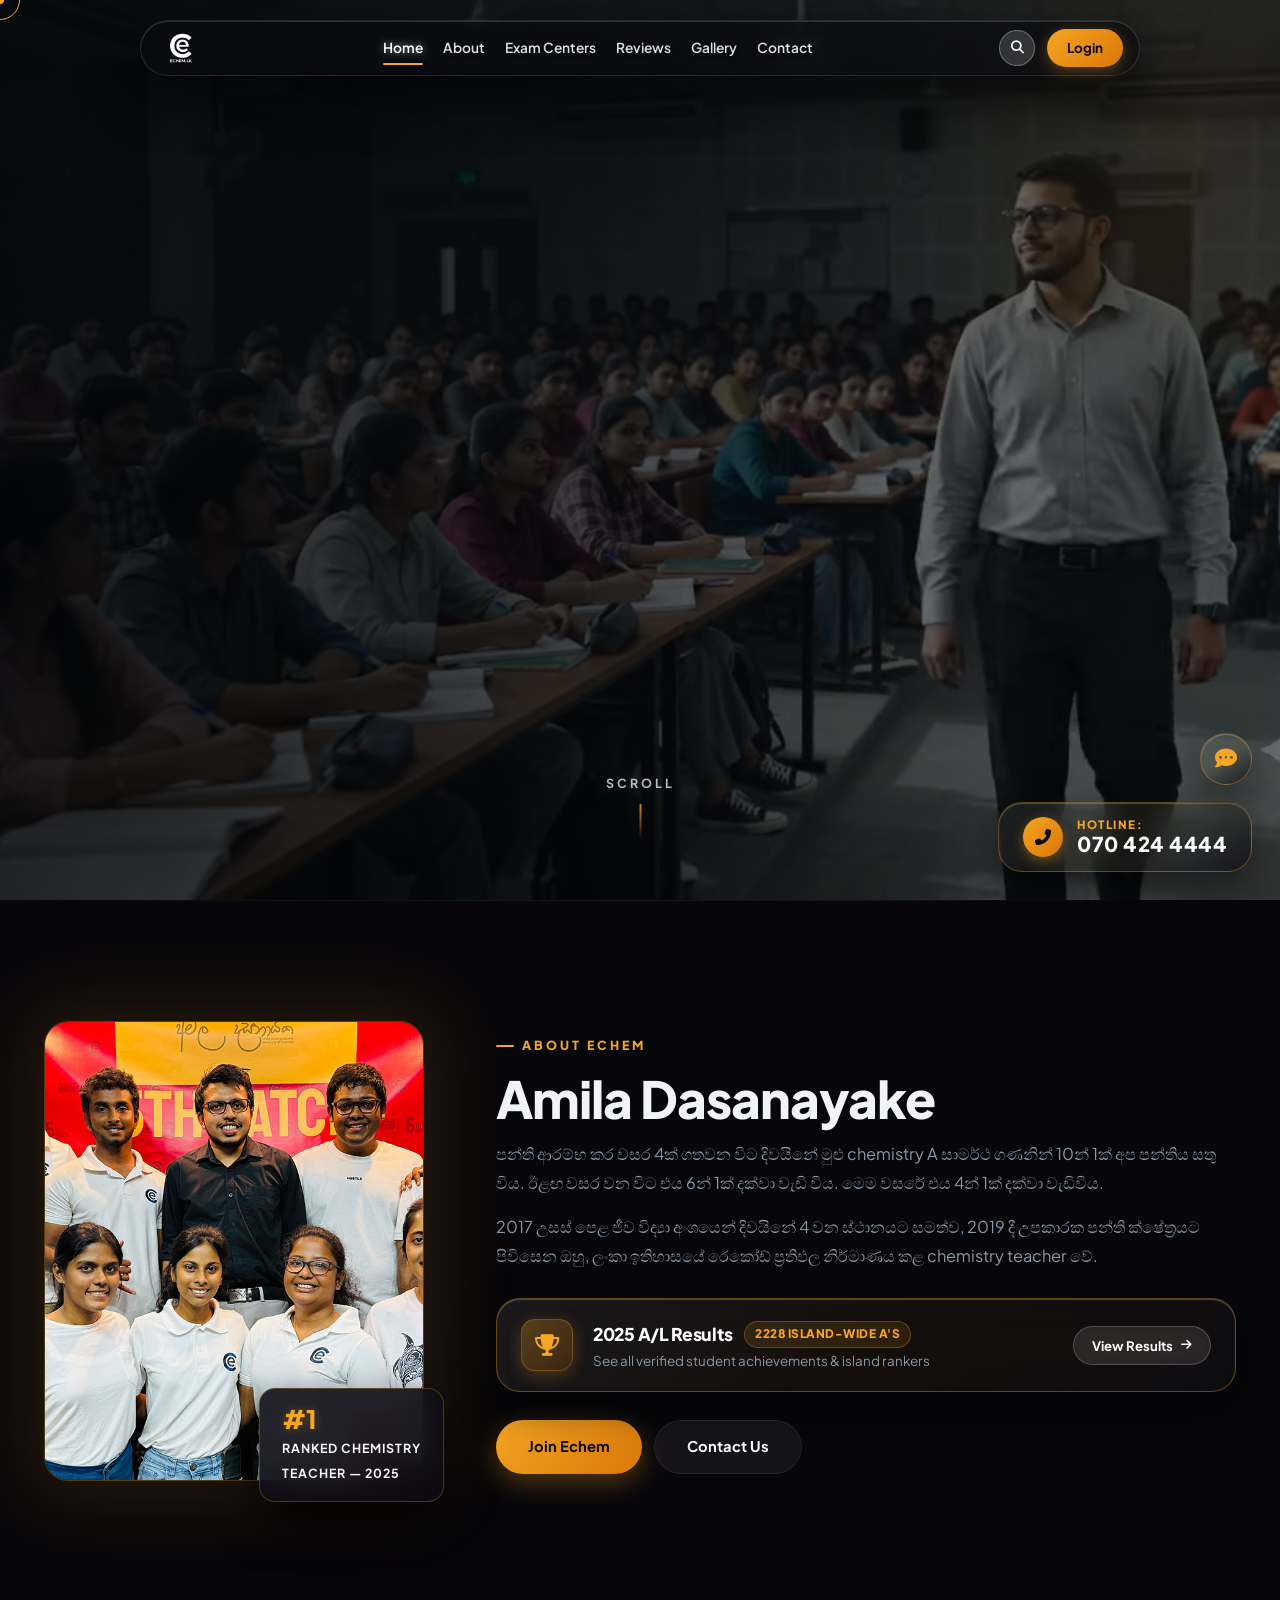
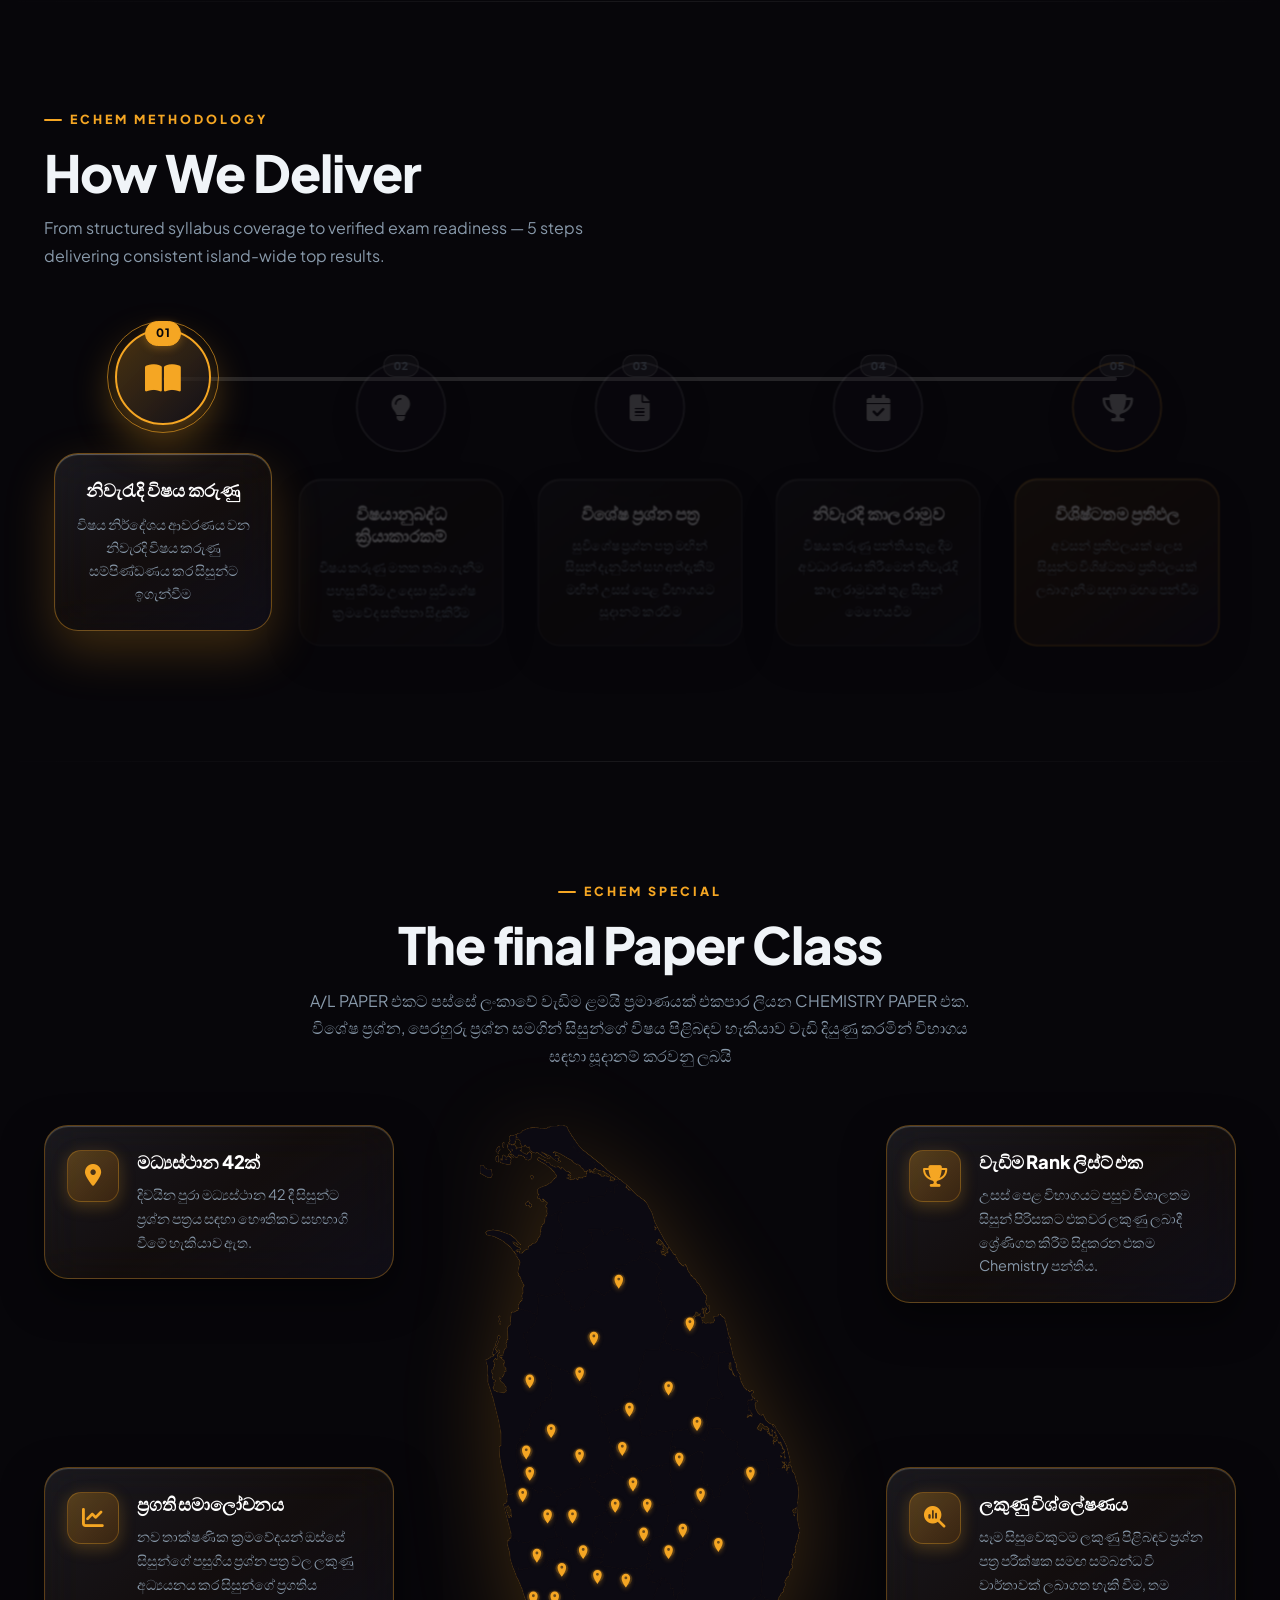
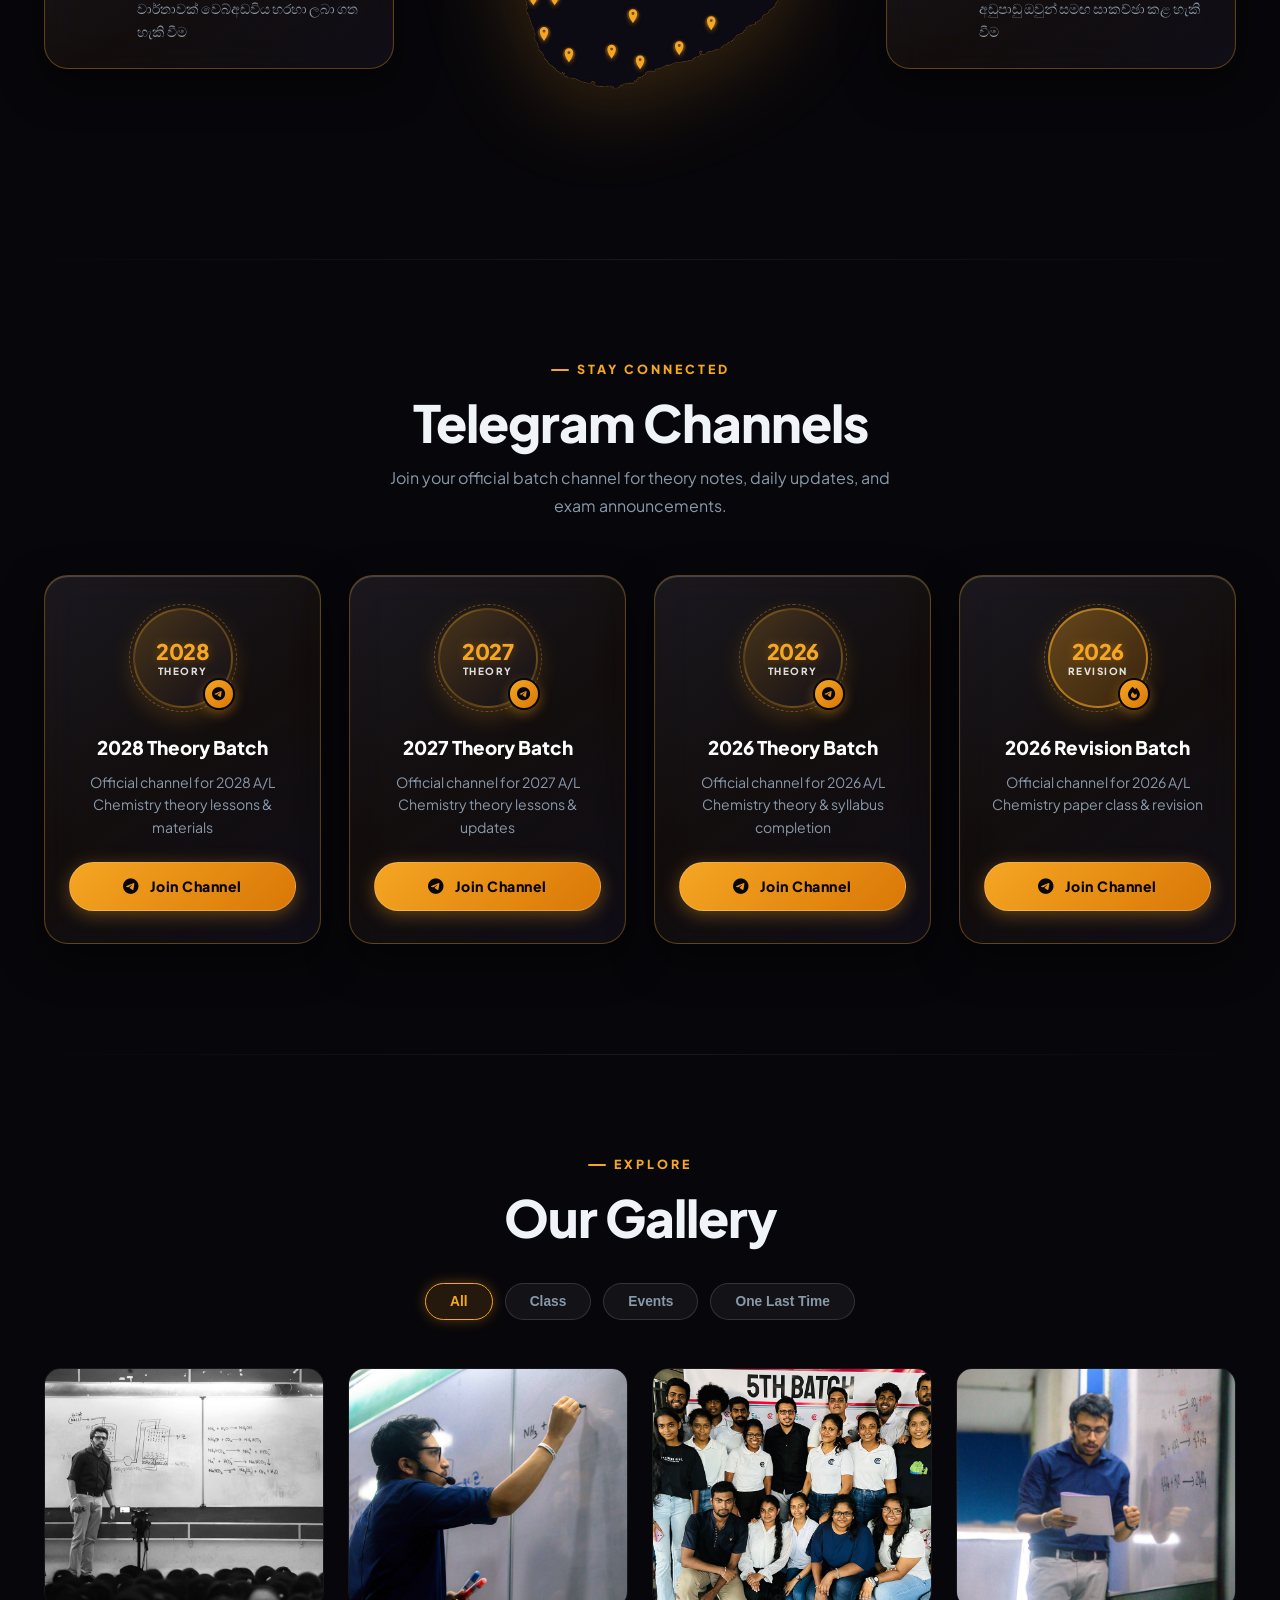
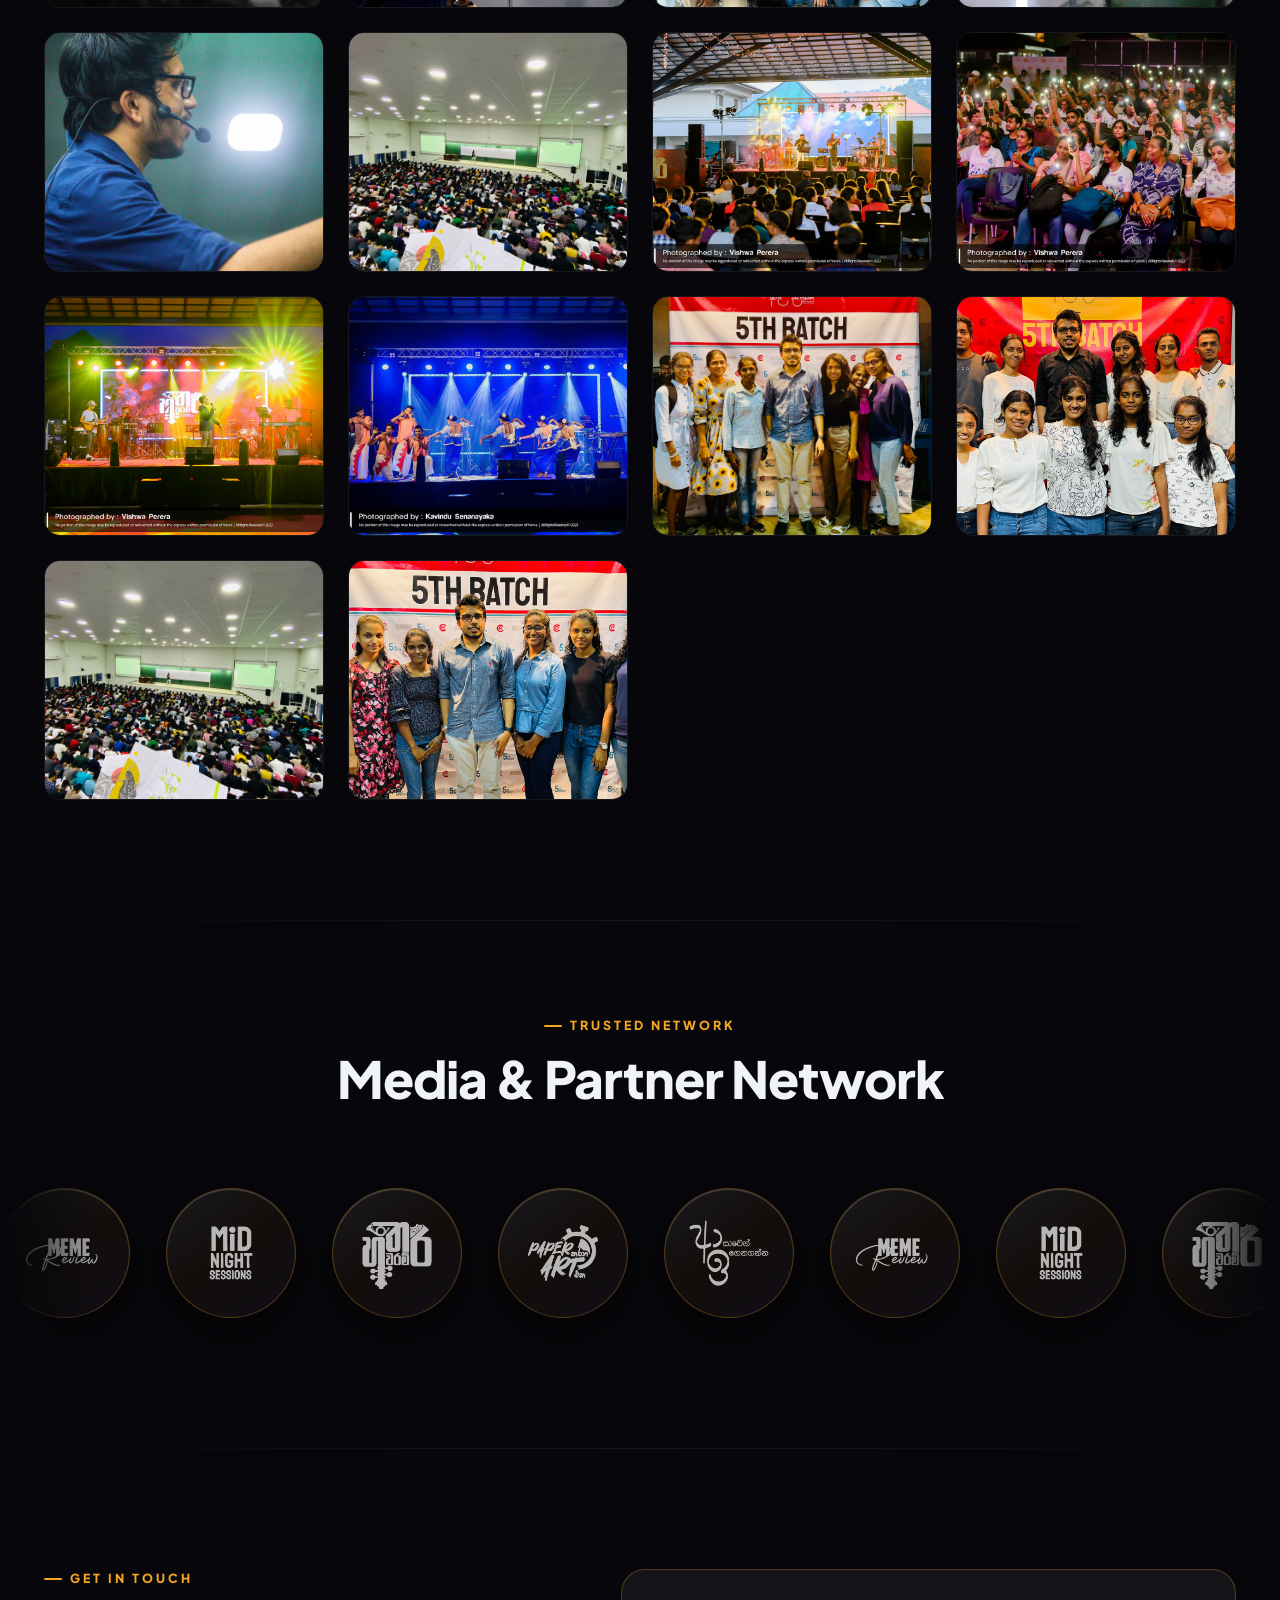
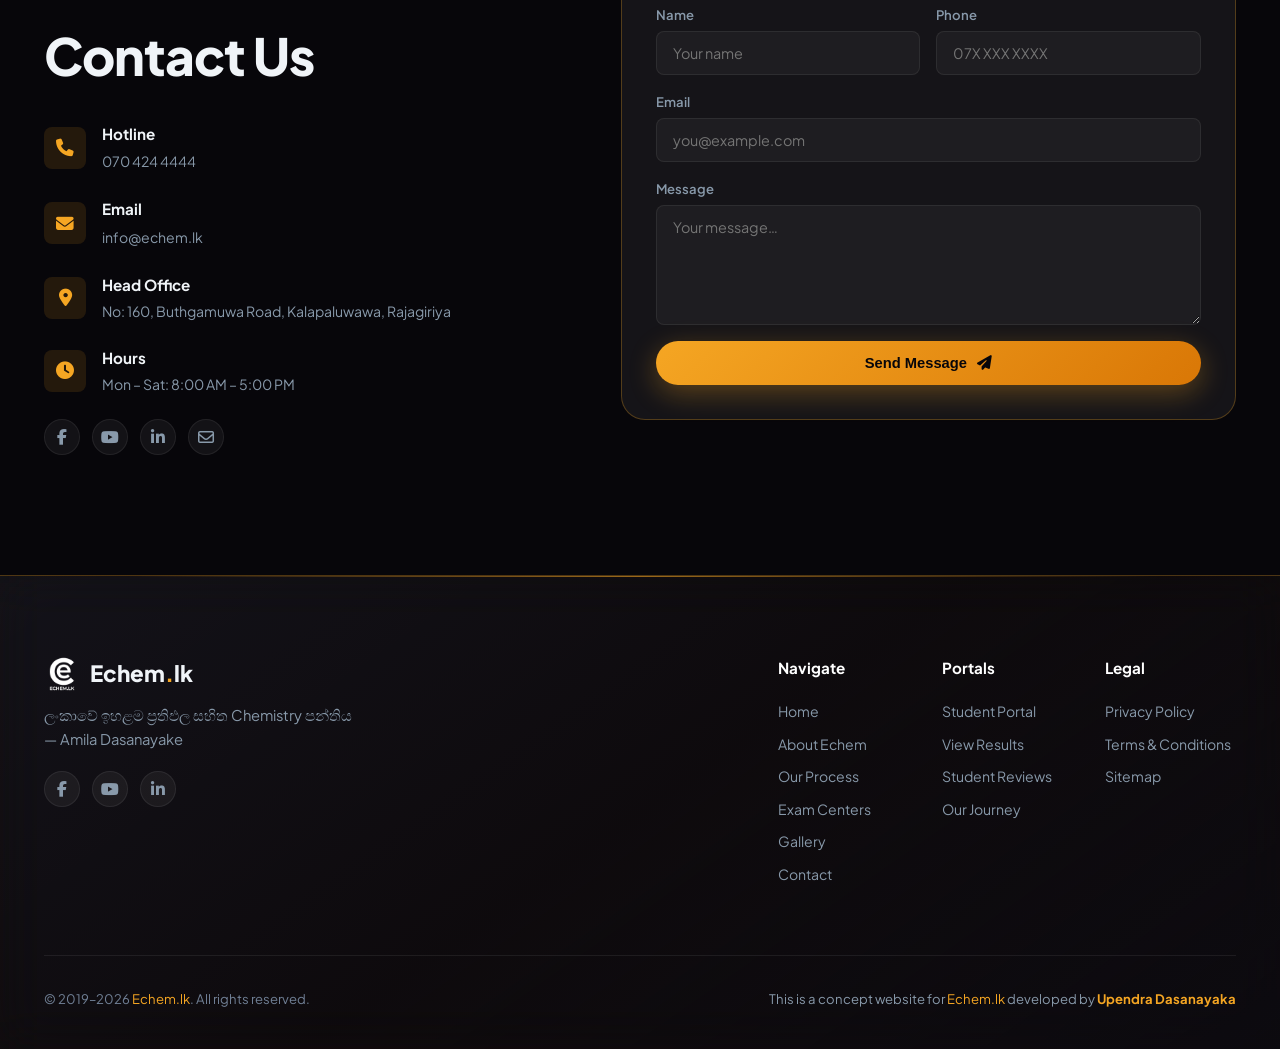
==== commit e6ef6b86: "Integrate Vercel Web Analytics and Speed Insights" ====
--- a/index.html
+++ b/index.html
@@ -18,6 +18,12 @@
   <script src="https://mcp.figma.com/mcp/html-to-design/capture.js" async></script>
 
   <link rel="stylesheet" href="css/style.css?v=2">
+  <!-- Vercel Web Analytics & Speed Insights -->
+  <script>
+    window.va = window.va || function () { (window.vaq = window.vaq || []).push(arguments); };
+  </script>
+  <script defer src="/_vercel/insights/script.js"></script>
+  <script defer src="/_vercel/speed-insights/script.js"></script>
 </head>
 <body>
 
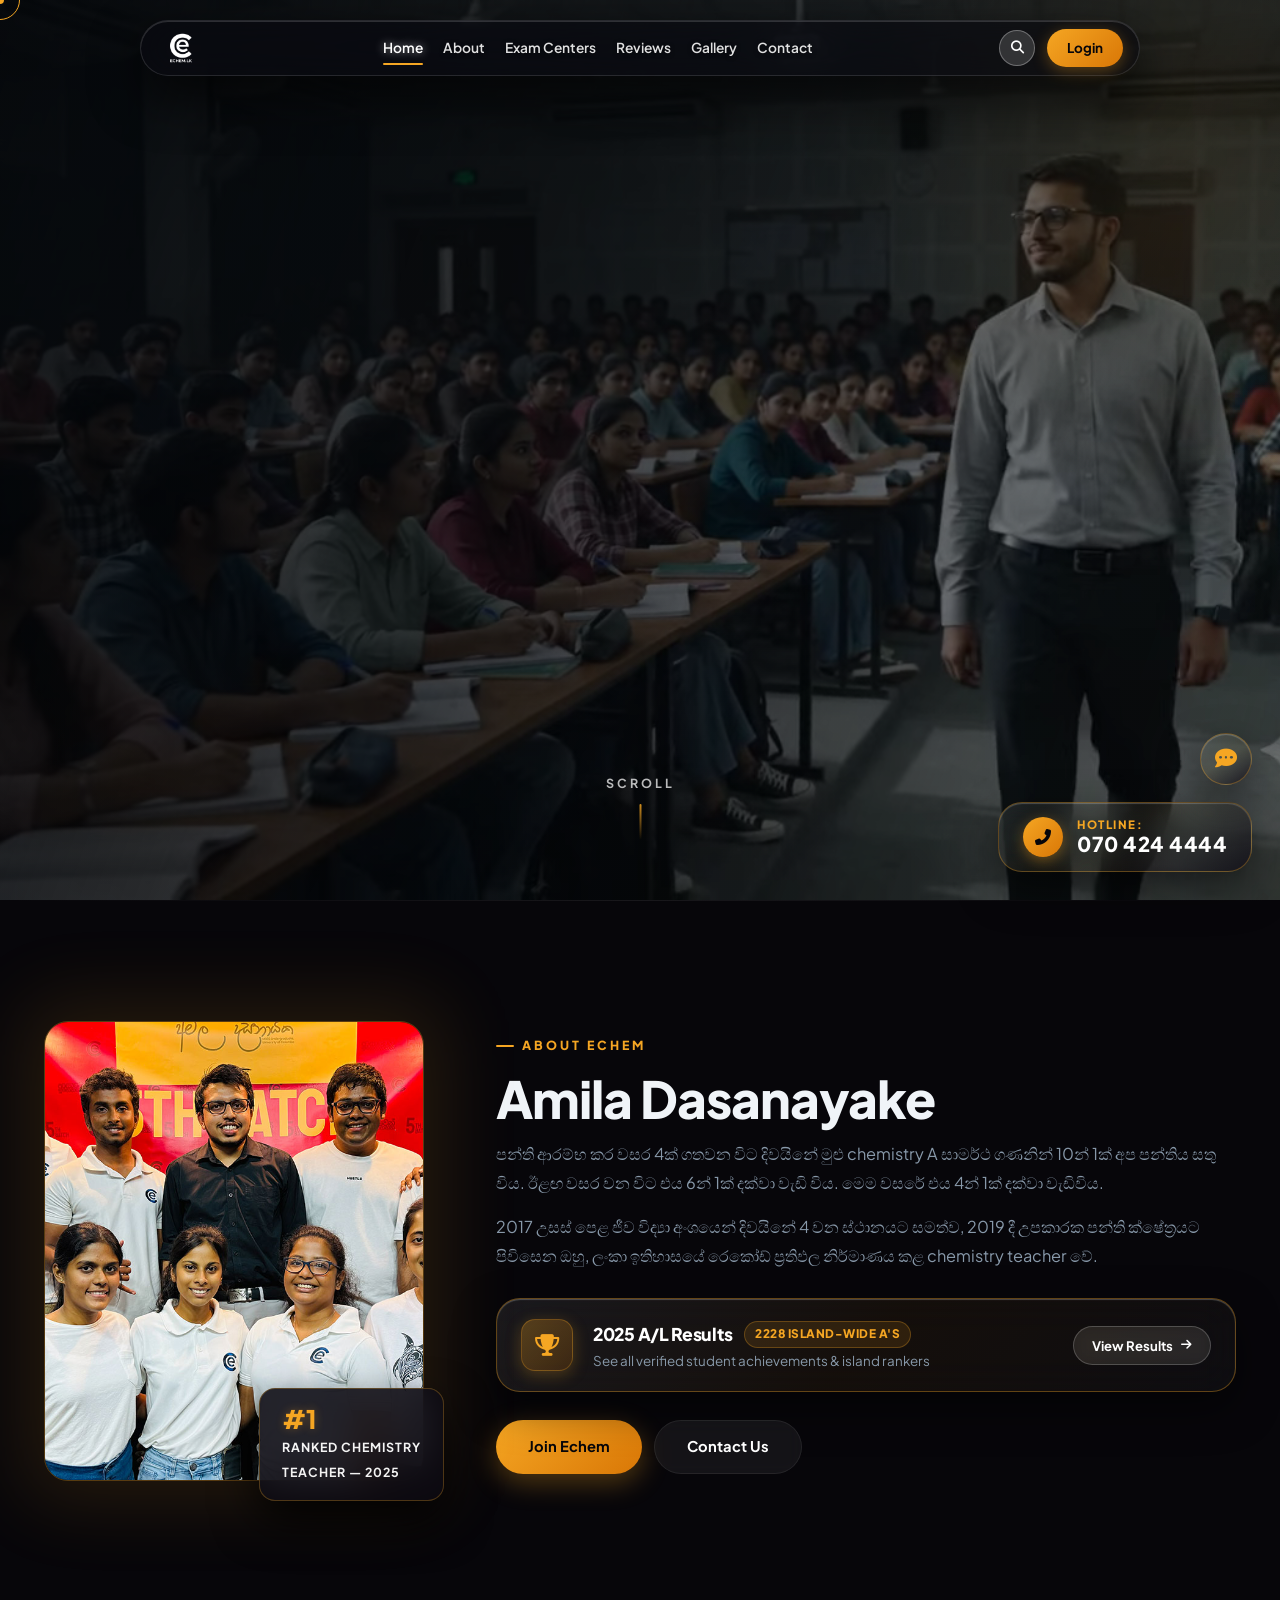
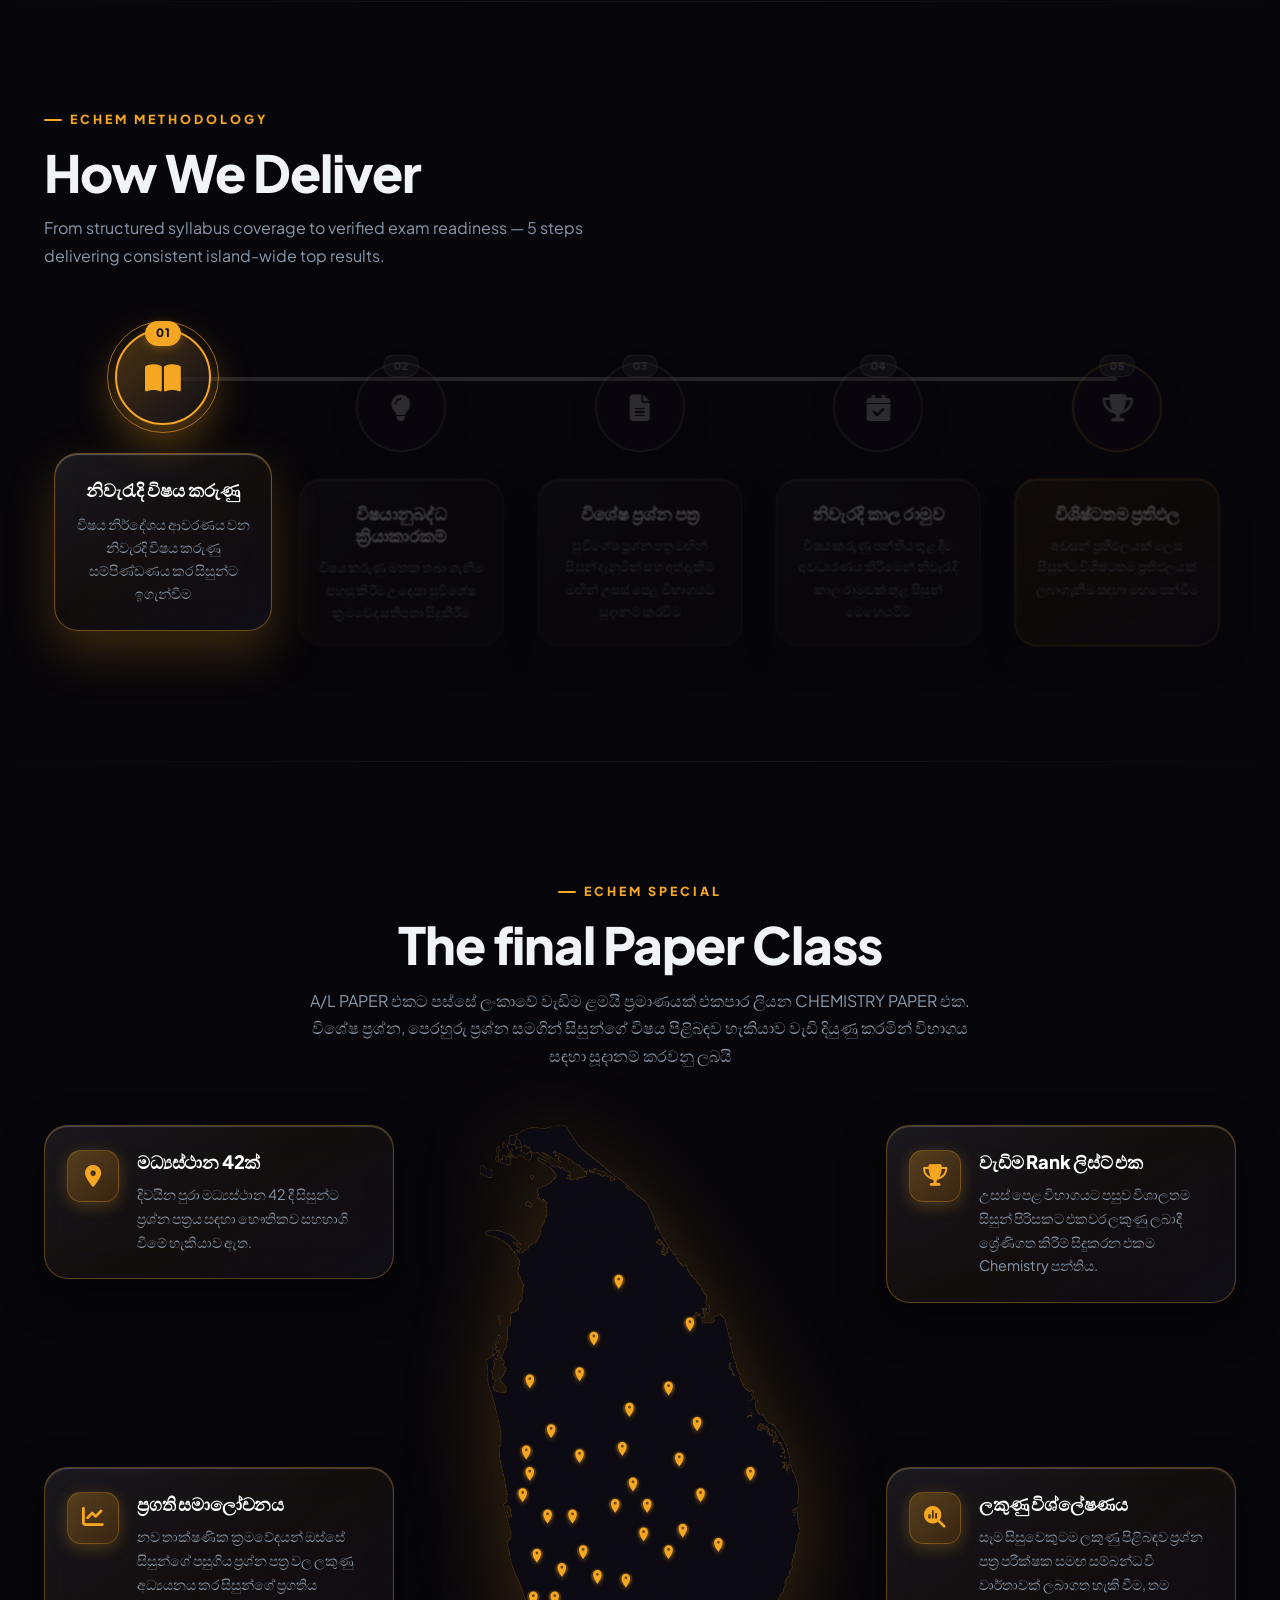
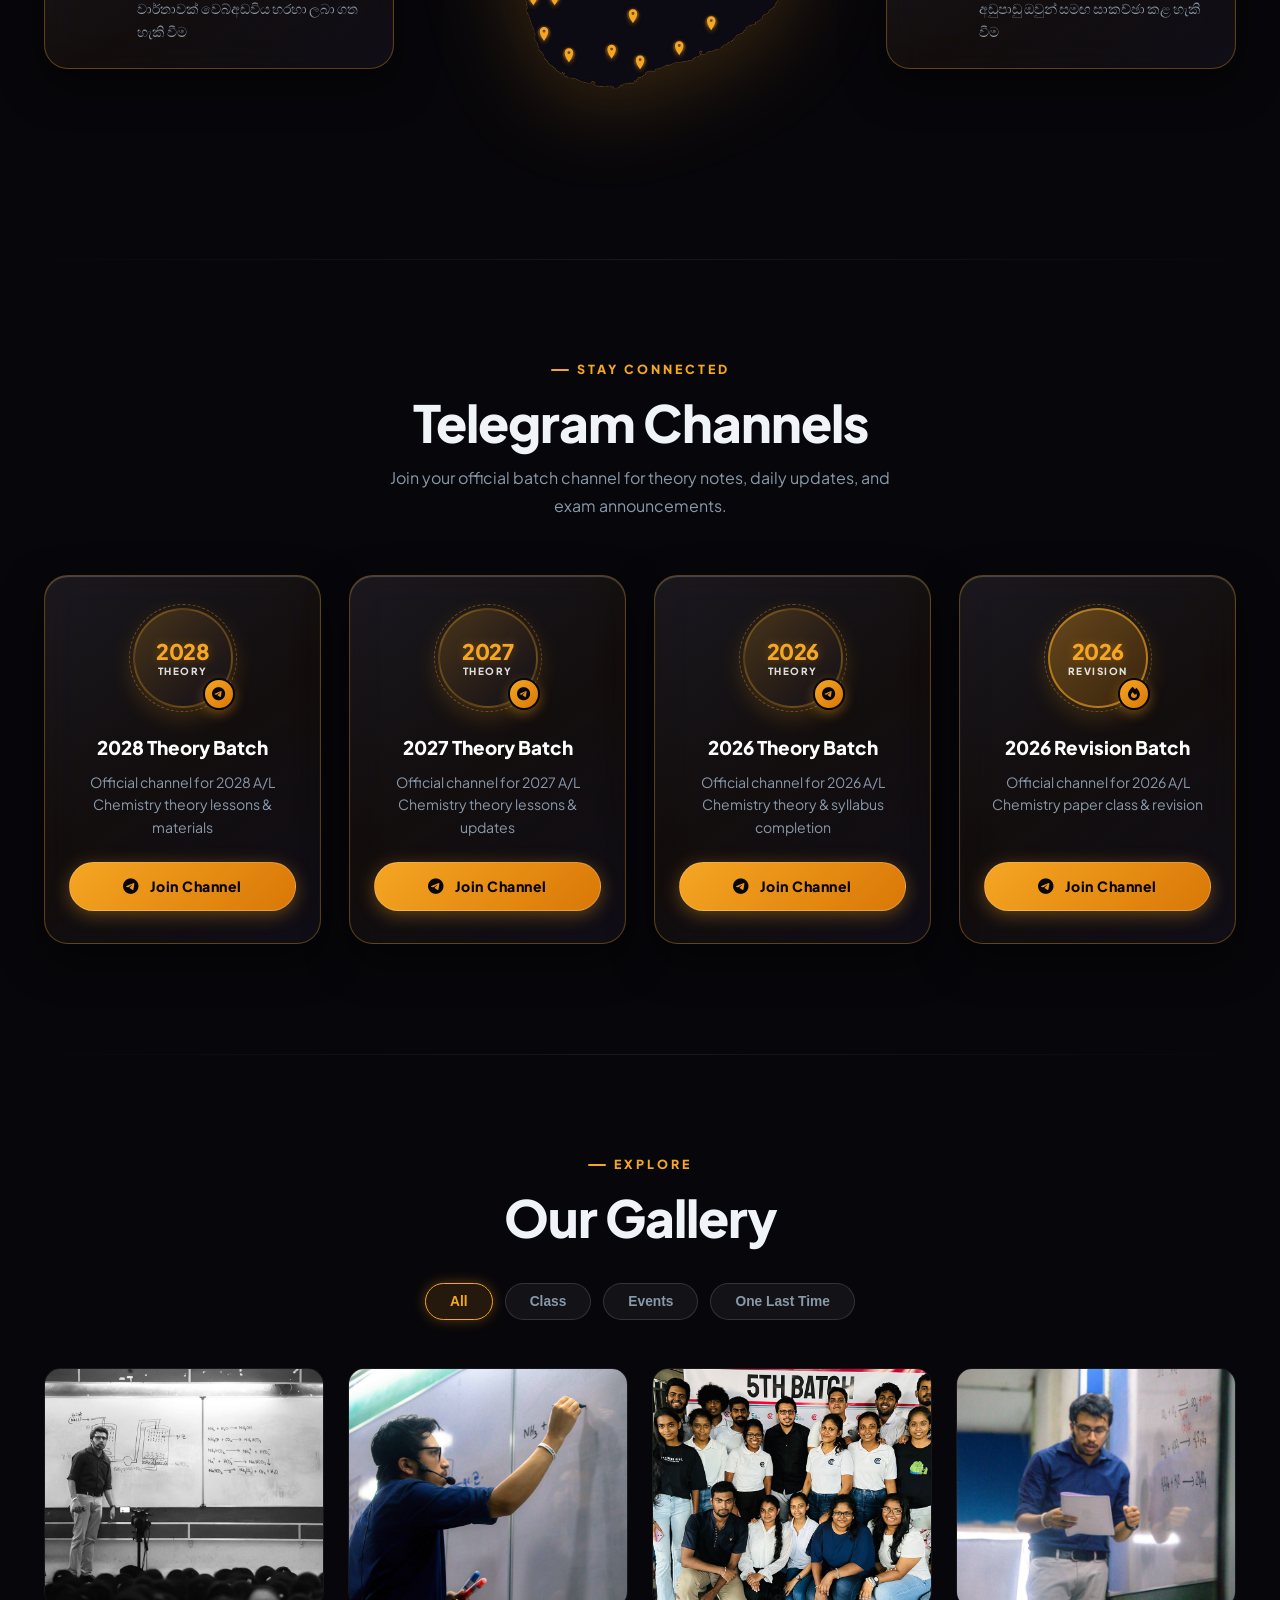
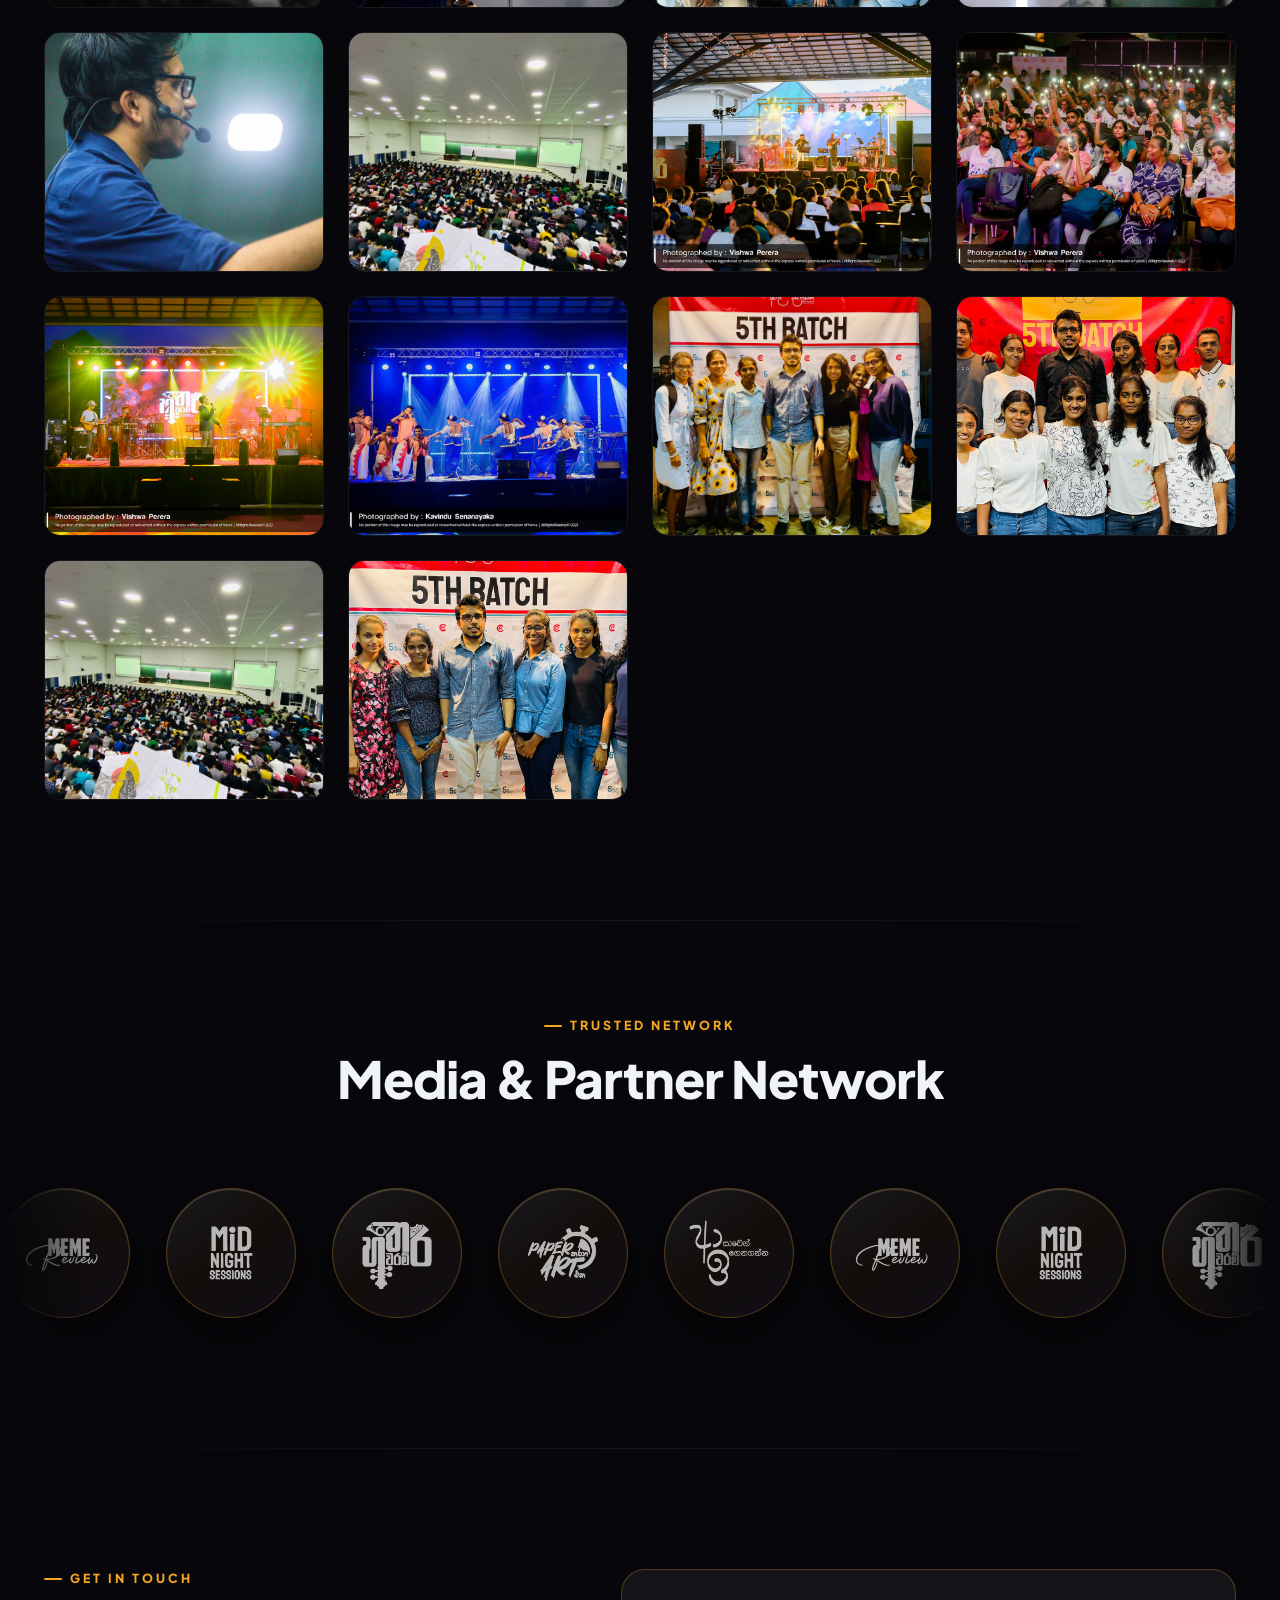
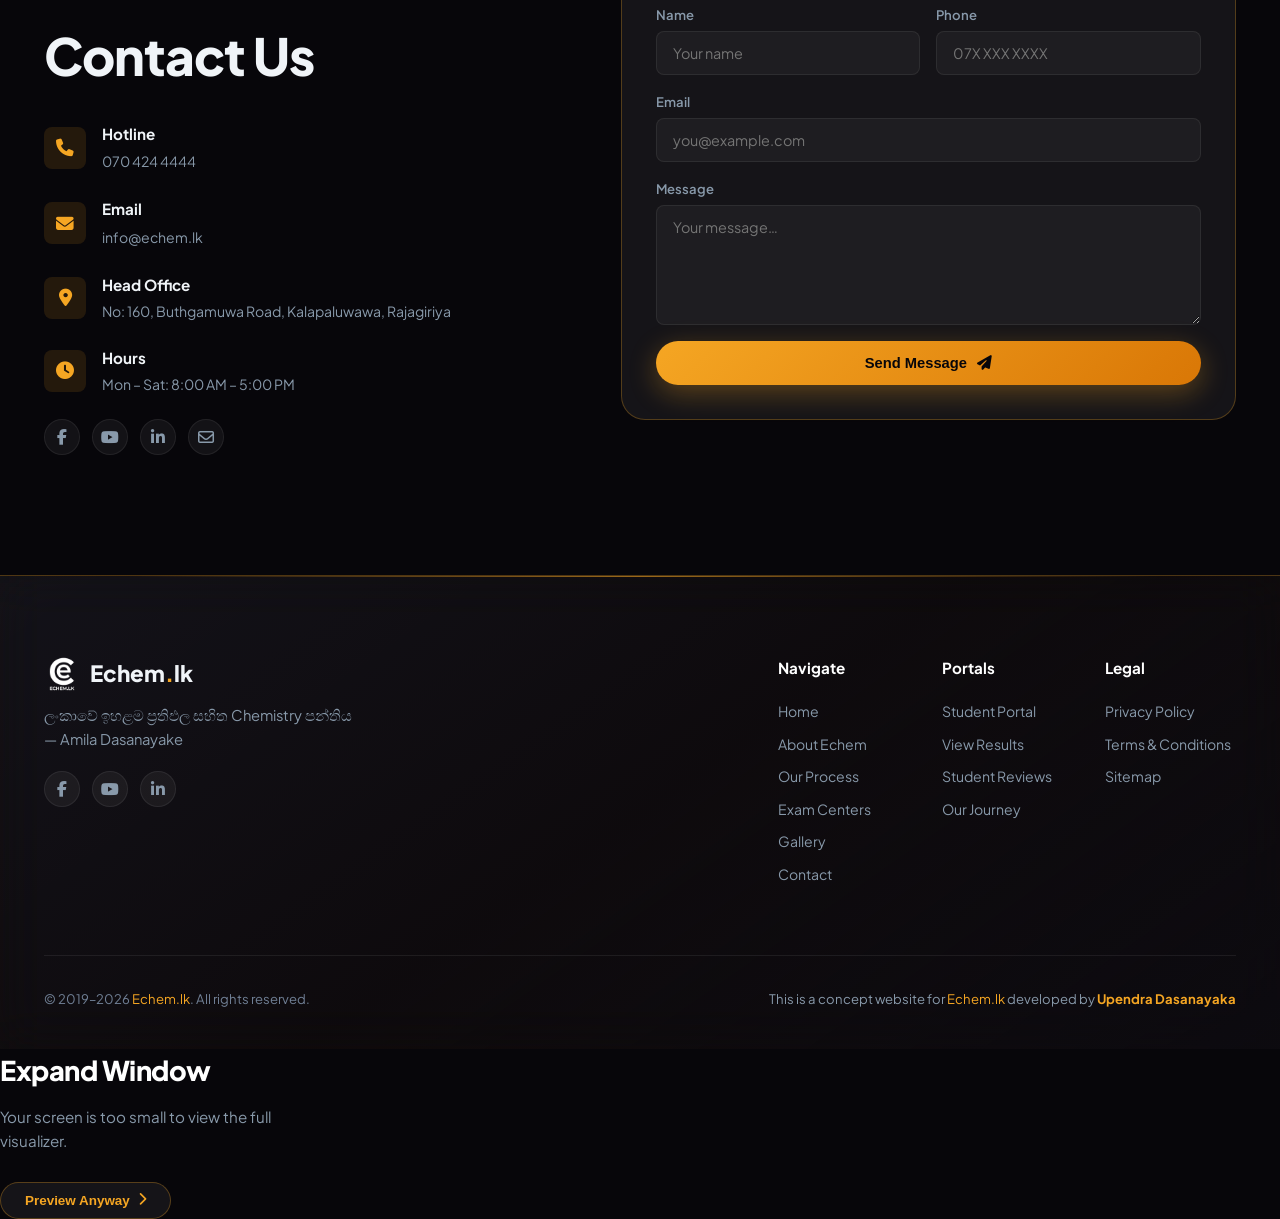
==== commit 30a6f877: "Implement full mobile responsiveness & oval glass navbar drawer" ====
--- a/index.html
+++ b/index.html
@@ -923,23 +923,7 @@
   </div>
 
 
-<!-- ═══ DESKTOP-ONLY OVERLAY FOR TABLET & MOBILE (<= 1024px) ═══ -->
-<div id="desktop-only-overlay" class="dt-overlay">
-  <div class="dt-glass-card">
-    <!-- Animated Dashed Screen Box with Expanding Arrows -->
-    <div class="dt-expand-anim">
-      <div class="dt-dashed-box"></div>
-      <div class="dt-arrow dt-arrow-tl">
-        <svg viewBox="0 0 24 24" fill="none" xmlns="http://www.w3.org/2000/svg">
-          <path d="M19 19L5 5M5 5V15M5 5H15" stroke="currentColor" stroke-width="3" stroke-linecap="round" stroke-linejoin="round"/>
-        </svg>
-      </div>
-      <div class="dt-arrow dt-arrow-br">
-        <svg viewBox="0 0 24 24" fill="none" xmlns="http://www.w3.org/2000/svg">
-          <path d="M5 5L19 19M19 19V9M19 19H9" stroke="currentColor" stroke-width="3" stroke-linecap="round" stroke-linejoin="round"/>
-        </svg>
-      </div>
-    </div>
+
 
     <h2 class="dt-title">Expand Window</h2>
     <p class="dt-desc">
--- a/css/style.css
+++ b/css/style.css
@@ -2121,4 +2121,182 @@
       border-color: var(--primary);
       transform: translateY(-2px);
       box-shadow: 0 6px 20px rgba(245, 166, 35, 0.3);
-    }+    }
+
+/* ══════════════════════════════════════════════════════════════════
+   ═══ FULL MOBILE & TABLET RESPONSIVE STYLES ═══
+   ══════════════════════════════════════════════════════════════════ */
+
+/* Hide desktop overlay completely */
+.dt-overlay {
+  display: none !important;
+}
+
+@media (max-width: 900px) {
+  /* ── NAVBAR MOBILE DRAWER (Oval Glass Capsule) ── */
+  .nav-hamburger {
+    display: flex !important;
+    z-index: 1001;
+  }
+
+  .nav-links {
+    position: fixed !important;
+    top: 76px !important;
+    left: 50% !important;
+    transform: translateX(-50%) translateY(-15px) scale(0.95) !important;
+    width: min(340px, 90vw) !important;
+    background: linear-gradient(145deg, rgba(22, 18, 30, 0.96) 0%, rgba(10, 8, 16, 0.98) 100%) !important;
+    backdrop-filter: blur(28px) saturate(180%) !important;
+    -webkit-backdrop-filter: blur(28px) saturate(180%) !important;
+    border: 1.5px solid rgba(245, 166, 35, 0.42) !important;
+    border-radius: 28px !important;
+    padding: 22px 18px !important;
+    flex-direction: column !important;
+    gap: 12px !important;
+    box-shadow: 0 20px 50px rgba(0, 0, 0, 0.95), 0 0 35px rgba(245, 166, 35, 0.28) !important;
+    opacity: 0 !important;
+    pointer-events: none !important;
+    transition: opacity 0.3s cubic-bezier(0.16, 1, 0.3, 1), transform 0.3s cubic-bezier(0.16, 1, 0.3, 1), visibility 0.3s !important;
+    visibility: hidden !important;
+    z-index: 1000 !important;
+  }
+
+  .nav-links.open {
+    opacity: 1 !important;
+    pointer-events: auto !important;
+    transform: translateX(-50%) translateY(0) scale(1) !important;
+    visibility: visible !important;
+  }
+
+  .nav-links a {
+    font-size: 0.95rem !important;
+    font-weight: 700 !important;
+    padding: 10px 16px !important;
+    width: 100% !important;
+    text-align: center !important;
+    border-radius: 20px !important;
+    color: rgba(255, 255, 255, 0.9) !important;
+    transition: background 0.25s ease, color 0.25s ease !important;
+  }
+
+  .nav-links a:hover, .nav-links a.active {
+    background: rgba(245, 166, 35, 0.16) !important;
+    color: var(--primary) !important;
+  }
+
+  .nav-links a.active::after {
+    display: none !important;
+  }
+}
+
+@media (max-width: 600px) {
+  /* ── HERO TEXT MOBILE SCALING ── */
+  .hero-content {
+    padding: 0 4vw !important;
+    width: 100% !important;
+  }
+
+  .hero-promo {
+    padding-top: 2vh !important;
+  }
+
+  .hp-row1 {
+    gap: 10px !important;
+    justify-content: space-between !important;
+  }
+
+  .hp-year {
+    font-size: 1.1rem !important;
+  }
+
+  .hp-bold {
+    font-size: clamp(1.75rem, 6.2vw, 2.4rem) !important;
+  }
+
+  .hp-frac-wrap {
+    transform: scale(0.72) !important;
+    transform-origin: right center !important;
+    margin-right: -10px !important;
+    padding-right: 0 !important;
+  }
+
+  .hp-div {
+    width: 100% !important;
+    max-width: 100% !important;
+    margin: 6px 0 12px 0 !important;
+  }
+
+  .hp-small {
+    font-size: 1.1rem !important;
+    line-height: 1.3 !important;
+  }
+
+  .hp-record {
+    font-size: clamp(1.5rem, 5vw, 2rem) !important;
+    margin-bottom: -10px !important;
+  }
+
+  .hp-chem {
+    font-size: clamp(2.1rem, 8.5vw, 3.2rem) !important;
+  }
+
+  .hp-badge {
+    font-size: clamp(1.1rem, 4vw, 1.4rem) !important;
+    padding: 3px 12px 3px 18px !important;
+  }
+
+  .hp-massive {
+    font-size: clamp(4.2rem, 16vw, 6.8rem) !important;
+  }
+
+  .hero-cta {
+    gap: 10px !important;
+    width: 100% !important;
+    margin-top: 20px !important;
+  }
+
+  .hero-cta .btn {
+    padding: 11px 18px !important;
+    font-size: 0.8rem !important;
+    flex: 1 !important;
+    justify-content: center !important;
+    text-align: center !important;
+  }
+
+  /* ── FLOATING WIDGETS MOBILE POSITIONING ── */
+  .hl-glass-box {
+    bottom: 16px !important;
+    right: 16px !important;
+    padding: 8px 14px !important;
+  }
+
+  .chat-trig-btn {
+    bottom: 72px !important;
+    right: 16px !important;
+    width: 46px !important;
+    height: 46px !important;
+  }
+
+  .btt-btn {
+    bottom: 126px !important;
+    right: 16px !important;
+    width: 40px !important;
+    height: 40px !important;
+  }
+
+  body.scrolled-down .chat-trig-btn {
+    bottom: 72px !important;
+  }
+
+  body.scrolled-down .btt-btn {
+    bottom: 126px !important;
+  }
+
+  .bot-modal {
+    right: 12px !important;
+    left: 12px !important;
+    width: auto !important;
+    max-width: none !important;
+    bottom: 80px !important;
+  }
+}
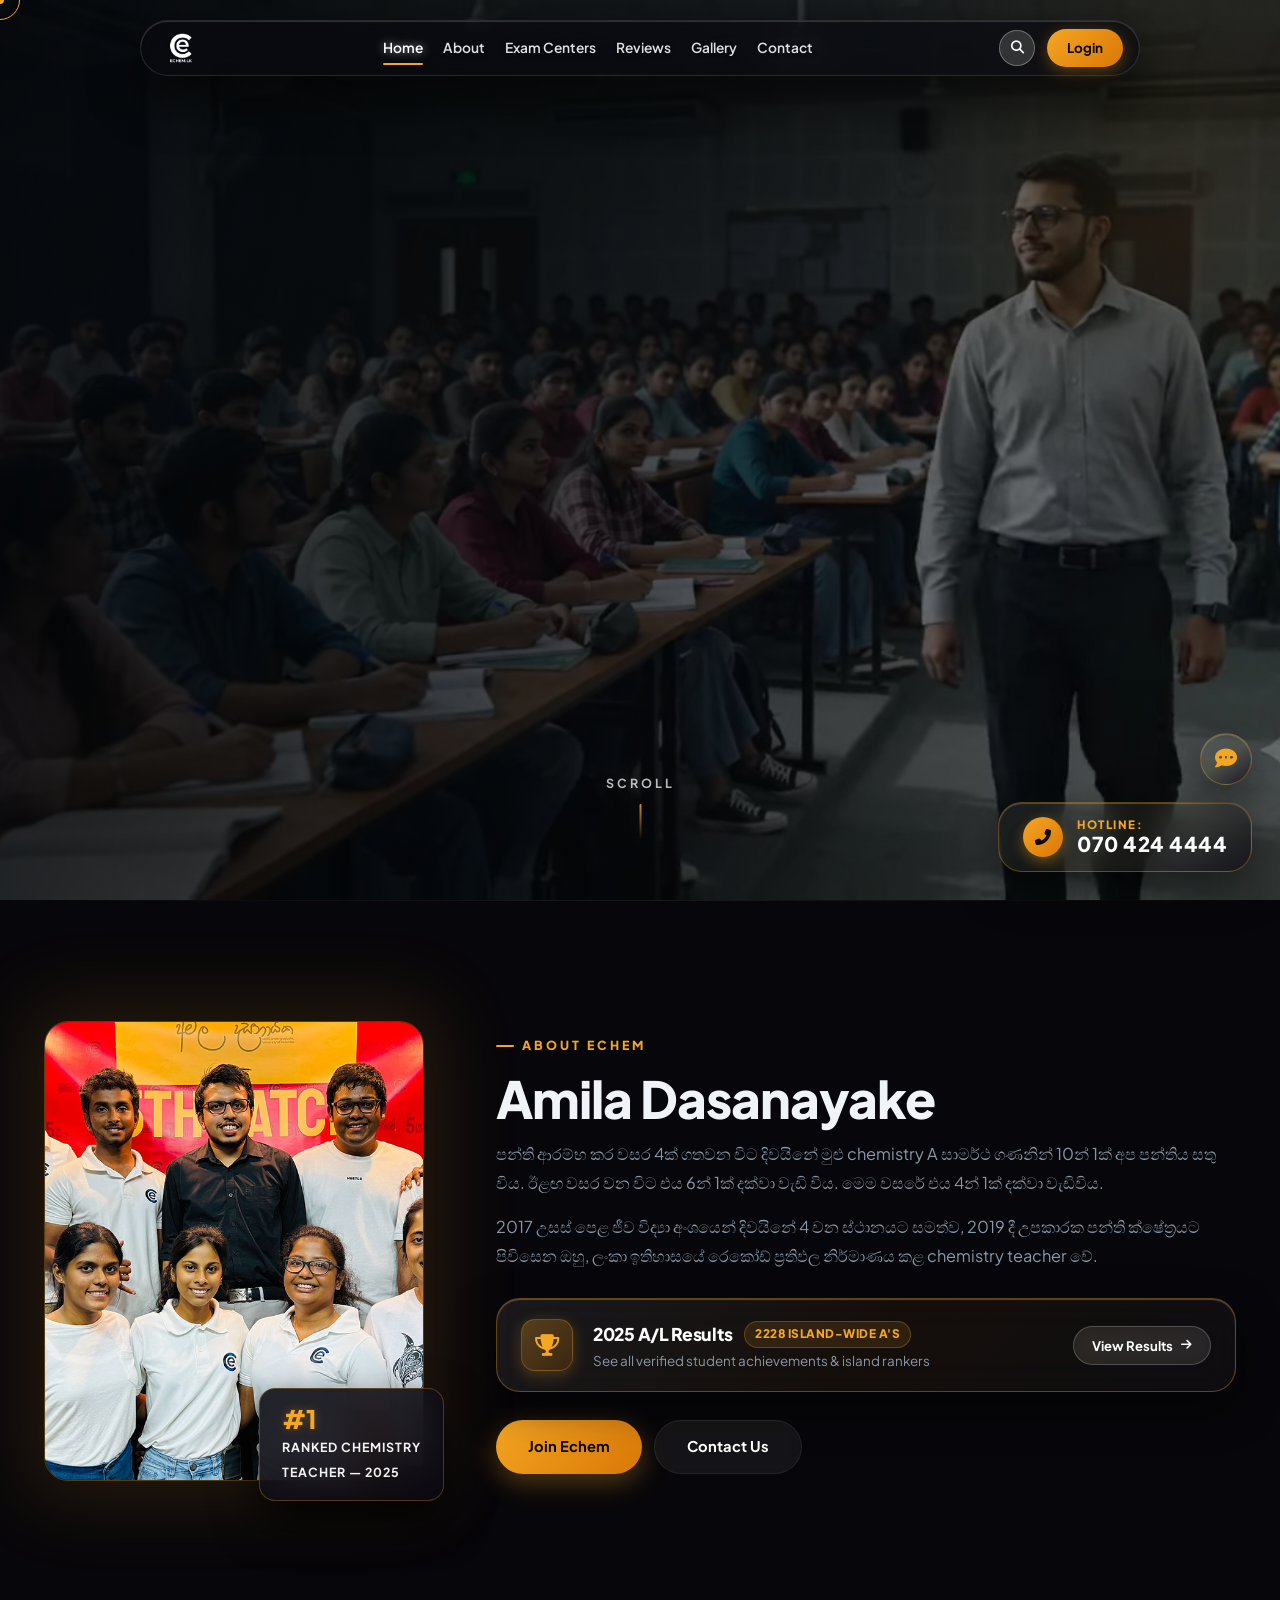
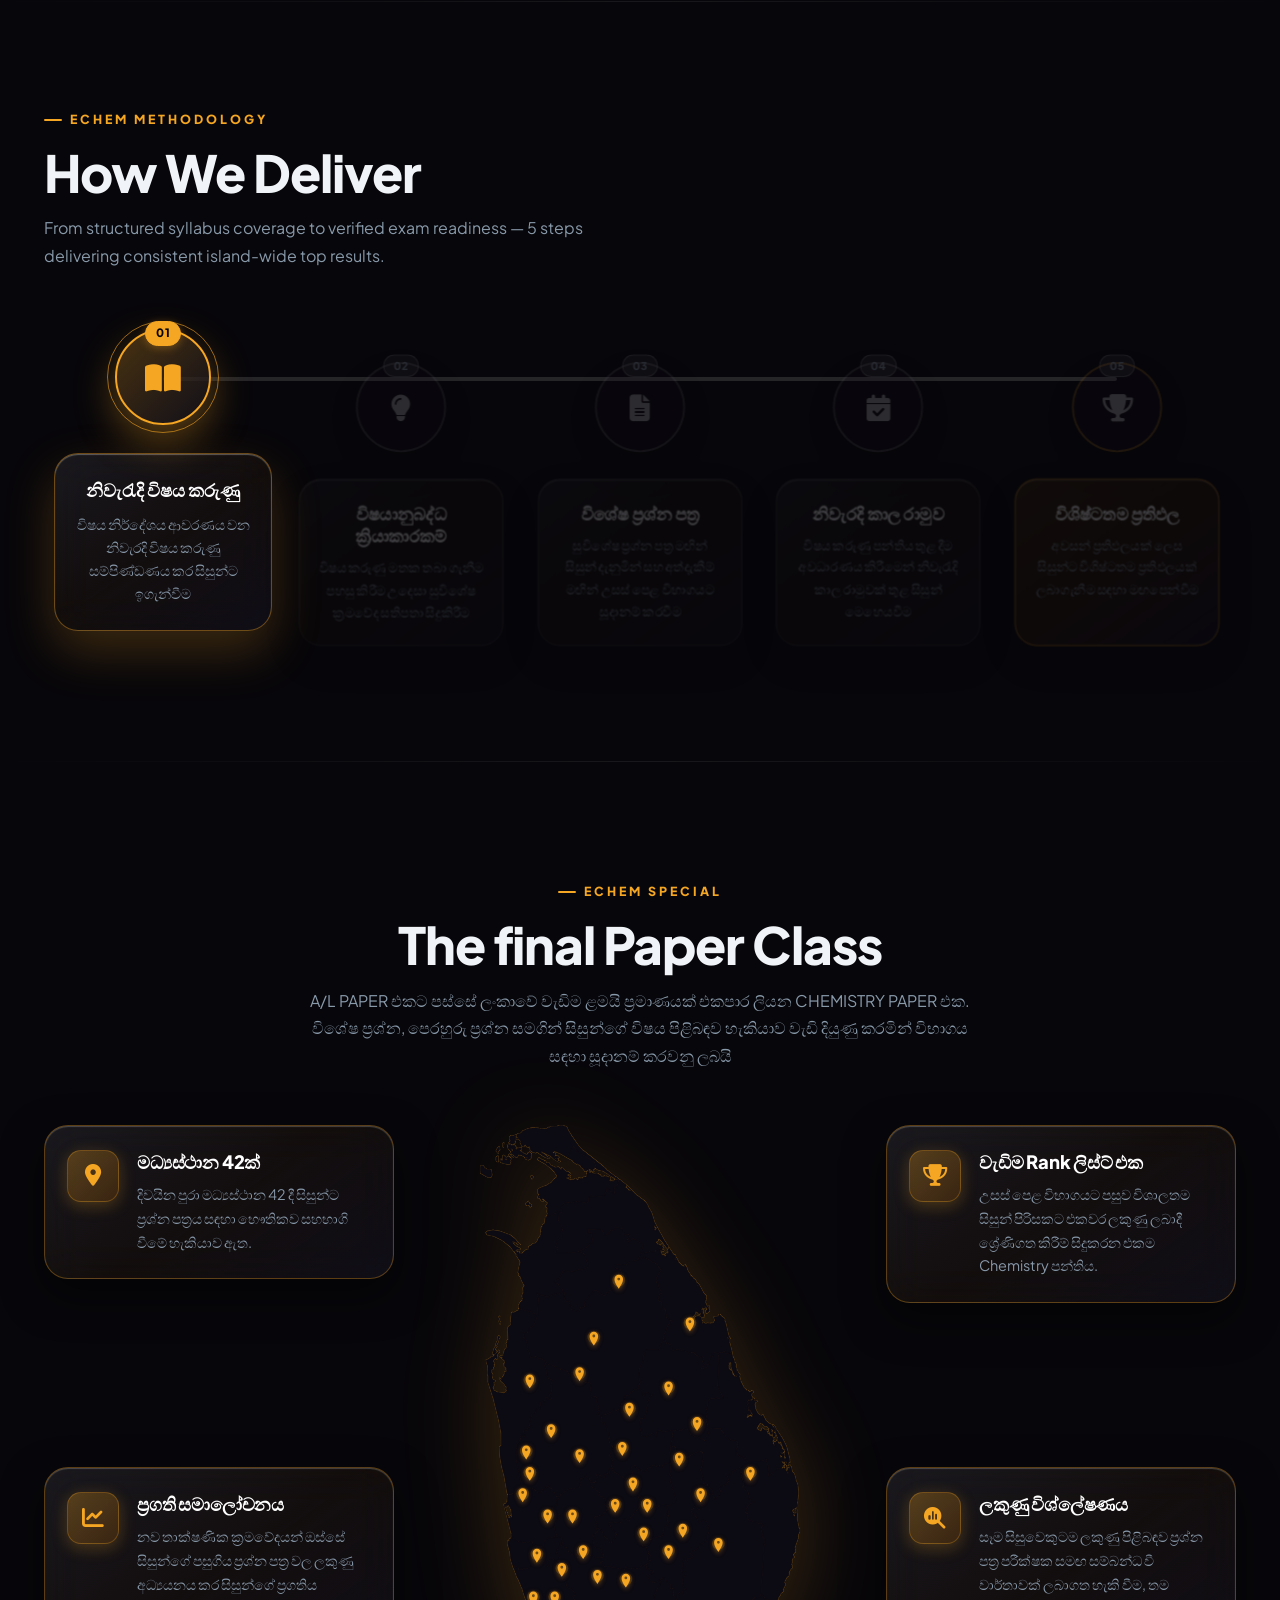
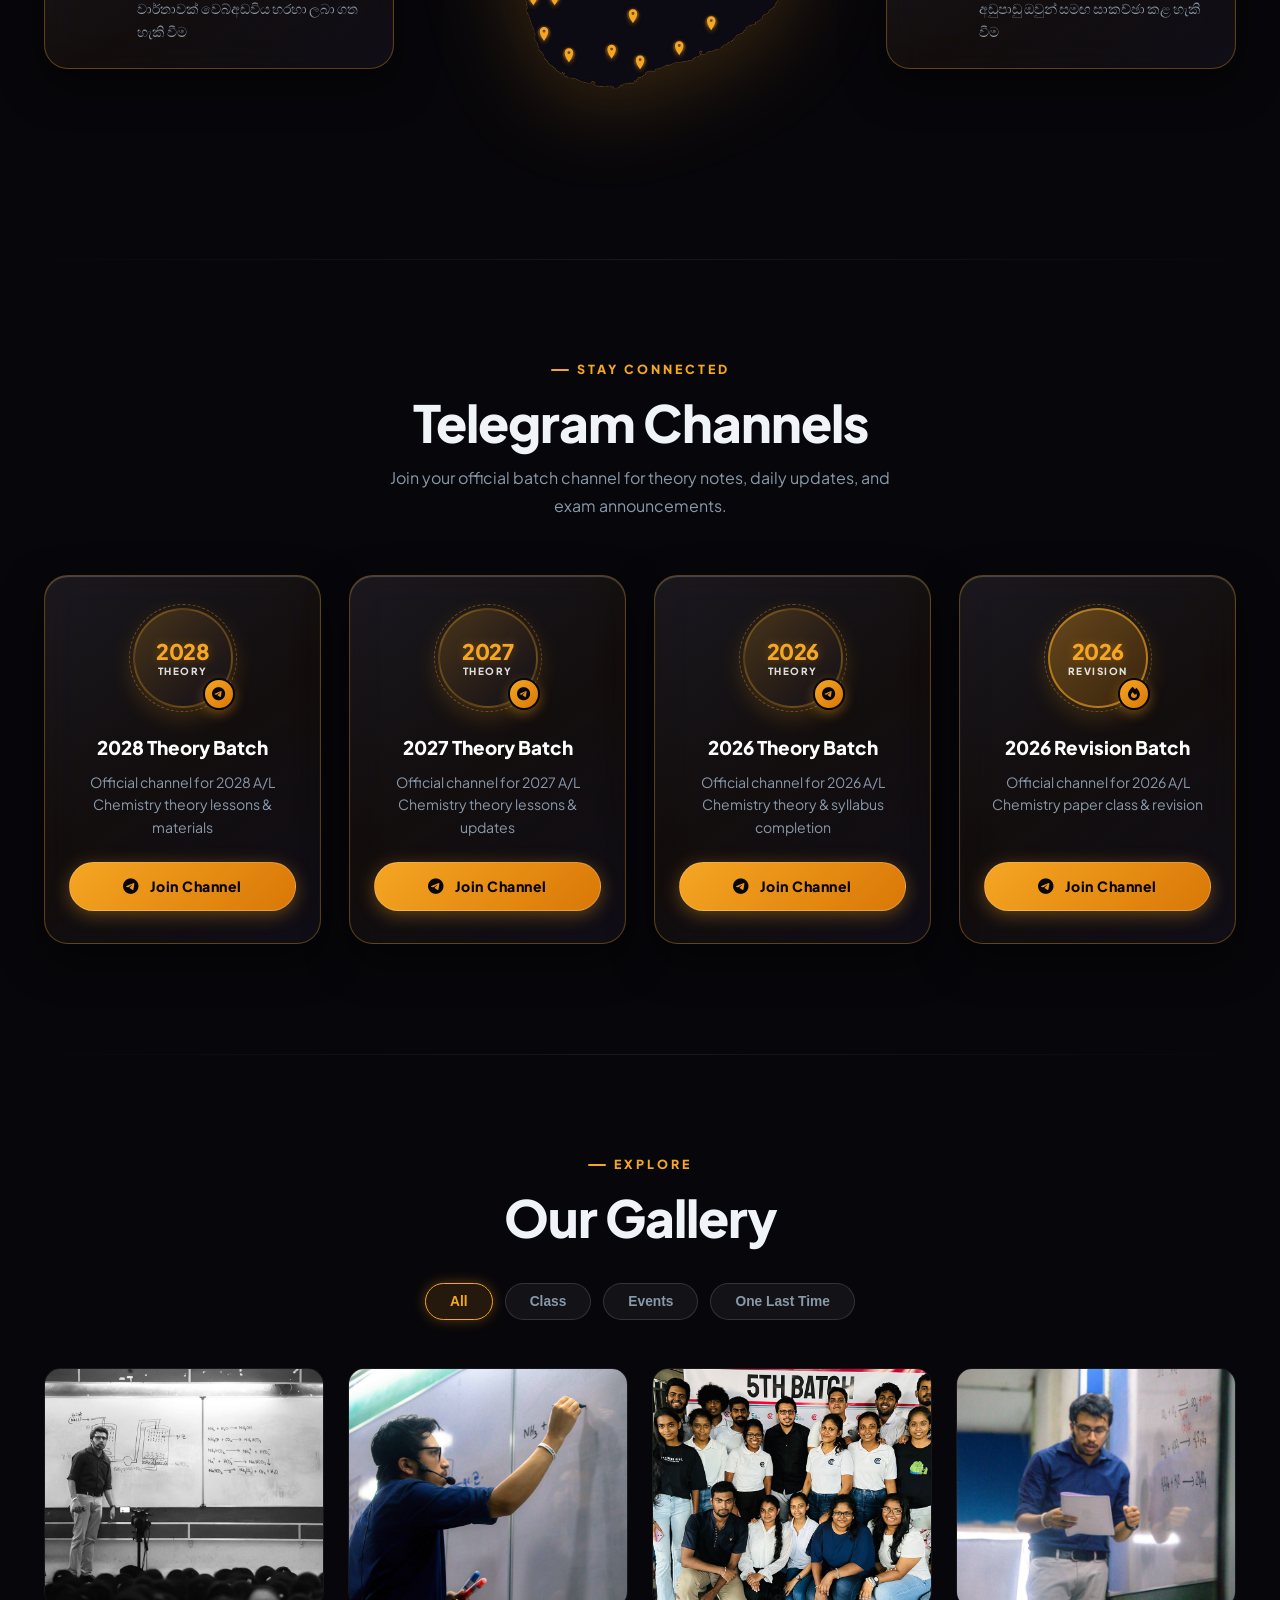
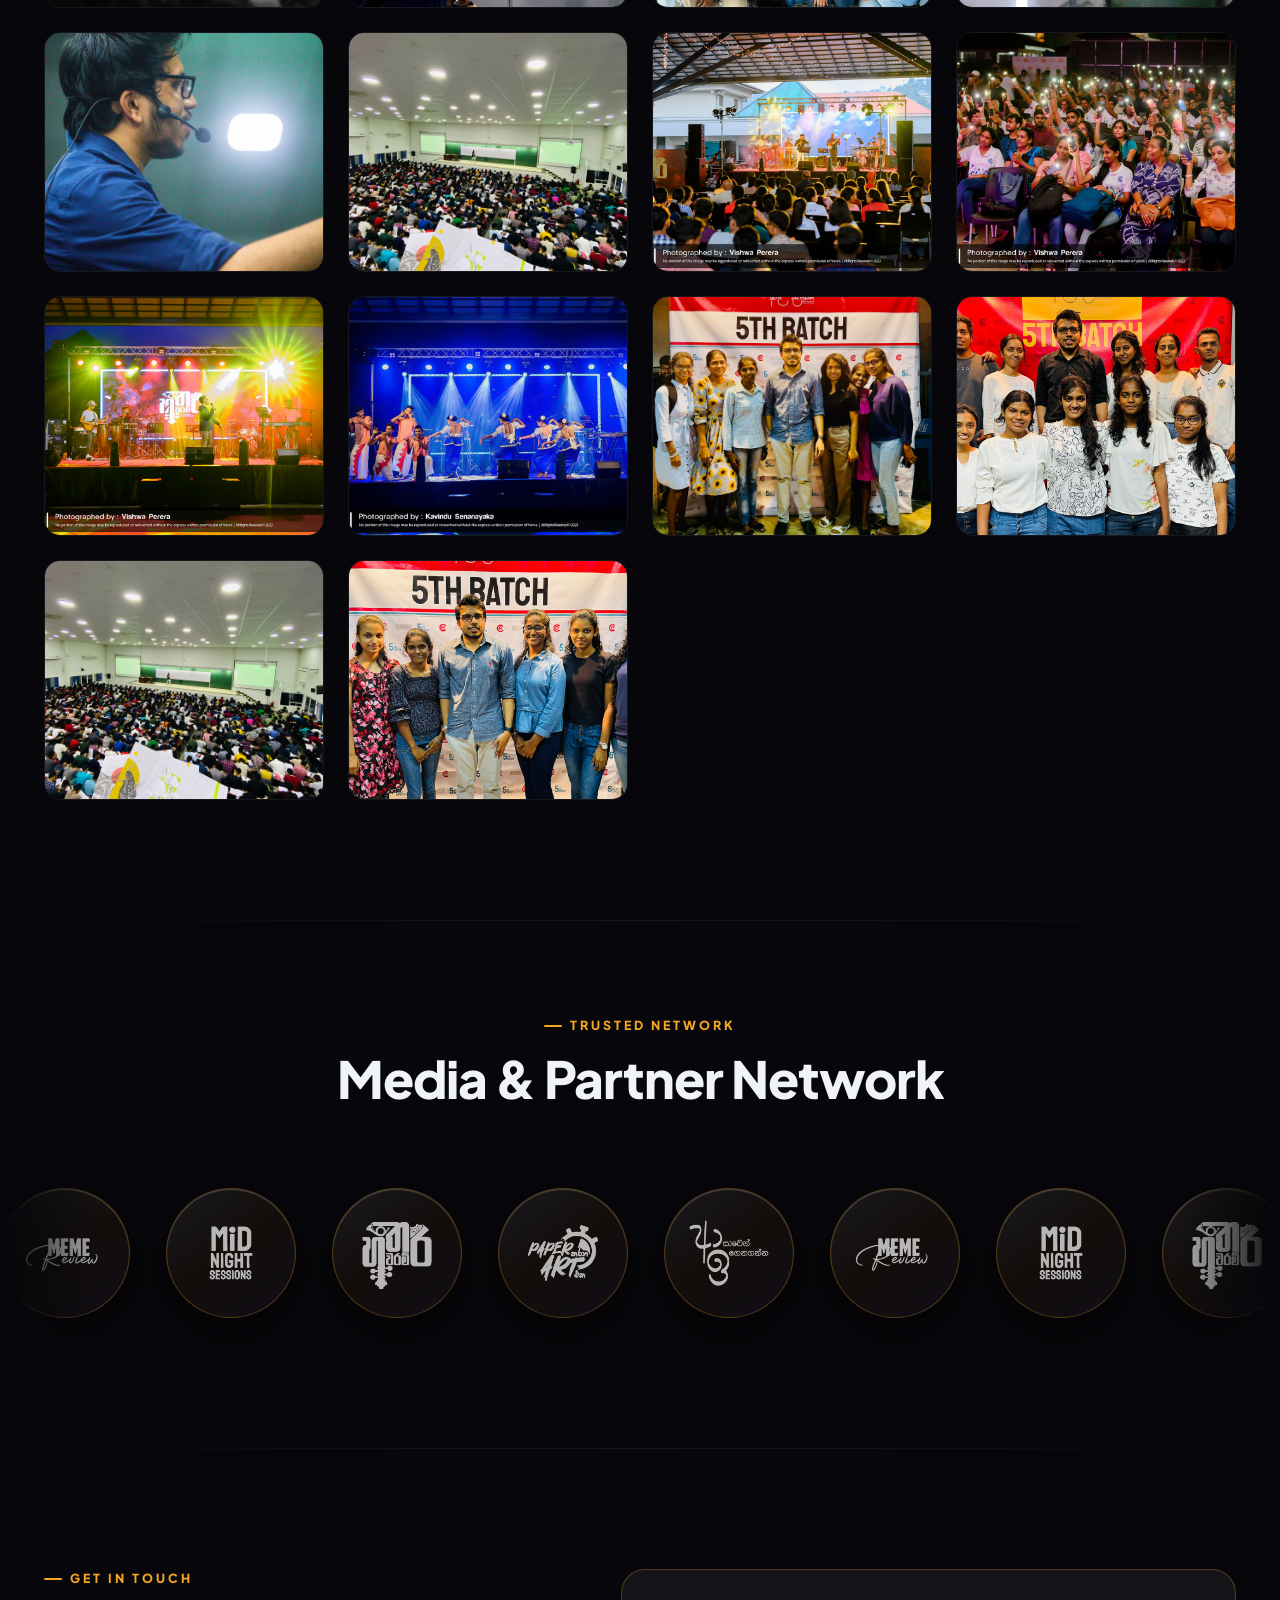
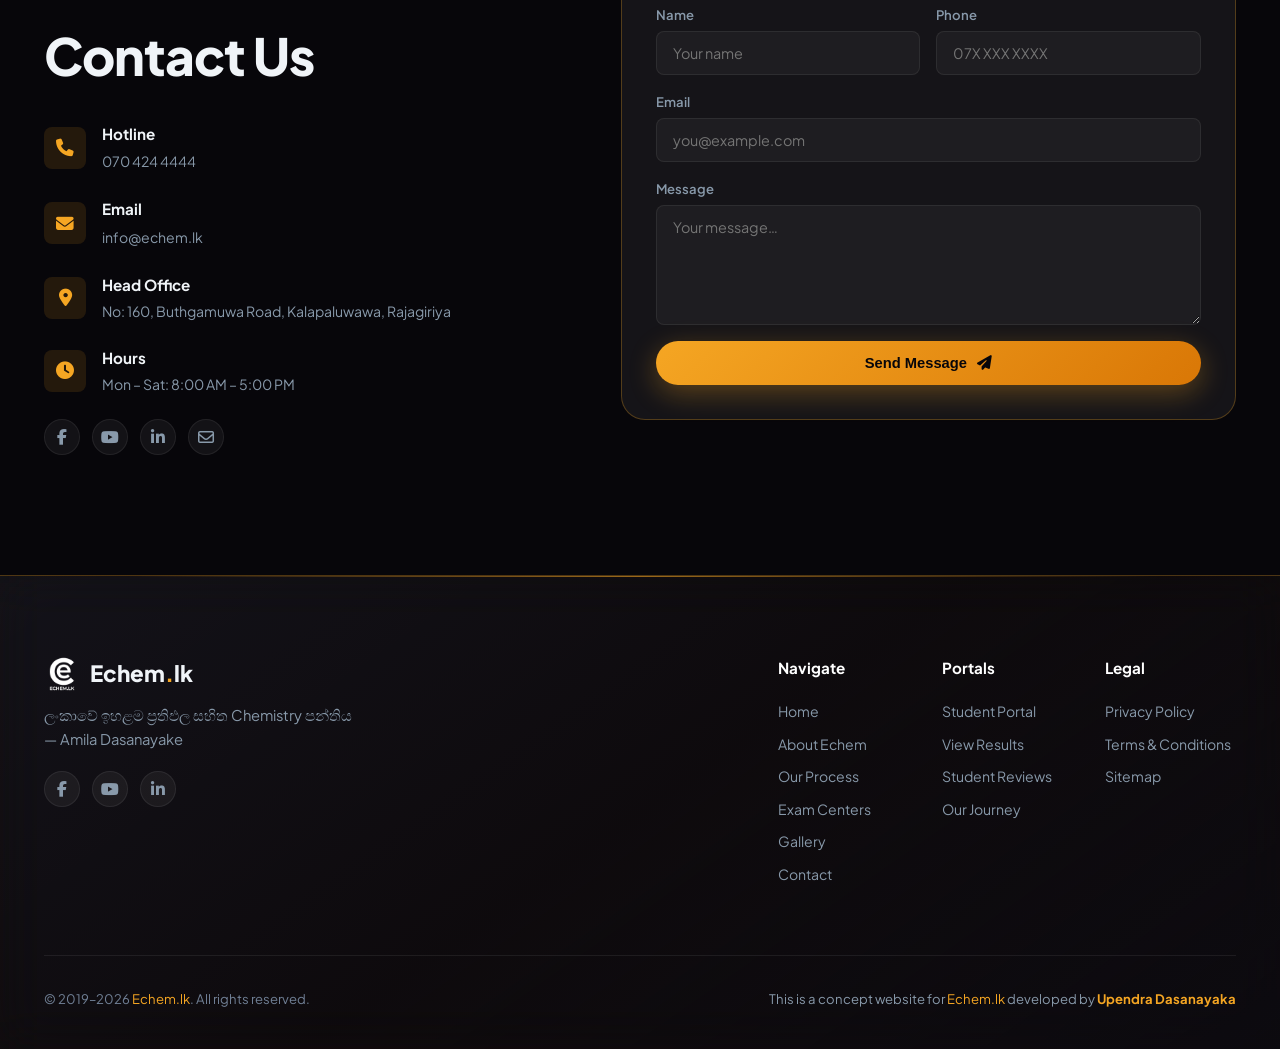
==== commit 94be2c56: "Translate remaining Sinhala to English, remove lang-btn, remove expand window" ====
--- a/index.html
+++ b/index.html
@@ -73,6 +73,7 @@
     </div>
     <div class="nav-acts" id="nav-acts">
       <button class="nav-search-btn" id="nsb" aria-label="Search"><i class="fas fa-search"></i></button>
+
       <a href="https://student.echem.lk/login" target="_blank" rel="noopener noreferrer" class="nav-login">Login</a>
     </div>
     <div class="nav-sx" id="nav-sx">
@@ -923,17 +924,5 @@
   </div>
 
 
-
-
-    <h2 class="dt-title">Expand Window</h2>
-    <p class="dt-desc">
-      Your screen is too small to view the full visualizer.
-    </p>
-
-    <button id="dt-dismiss-btn" class="dt-dismiss-btn">
-      Preview Anyway <i class="fas fa-chevron-right"></i>
-    </button>
-  </div>
-</div>
 </body>
 </html>
--- a/css/style.css
+++ b/css/style.css
@@ -38,6 +38,11 @@
 
     *, *::before, *::after { box-sizing: border-box; margin: 0; padding: 0; }
 
+    html, body {
+      overflow-x: hidden !important;
+      max-width: 100% !important;
+      width: 100% !important;
+    }
     html { scroll-behavior: auto; }
     body {
       background: var(--bg-void);
@@ -349,7 +354,7 @@
     .hp-top { margin-bottom: 0px; width: 100%; }
     .hp-year { font-size: 1.35rem; color: rgba(255,255,255,0.9); margin-bottom: 2px; font-weight: 300; font-family: var(--font-si); line-height: 1; }
     .hp-yr-num { font-size: 1em; font-weight: 300; margin-right: 4px; font-family: 'Plus Jakarta Sans', sans-serif; }
-    .hp-row1 { display: flex; align-items: center; justify-content: flex-start; gap: 36px; width: 100%; }
+    .hp-row1 { display: flex; align-items: center; justify-content: flex-start; gap: 20px; width: 100%; }
     .hp-text { display: flex; flex-direction: column; justify-content: center; }
     .hp-bold { font-size: clamp(2.4rem, 4.8vw, 3.3rem); font-weight: 700; color: #fff; line-height: 1.06; letter-spacing: -0.5px; font-family: var(--font-si); }
     .hp-letter-a { font-size: 1.25em; font-weight: 900; font-family: 'Plus Jakarta Sans', sans-serif; margin-left: 4px; display: inline-block; }
@@ -361,7 +366,7 @@
     .hp-den { font-size: 6.2rem; font-family: 'Times New Roman', Times, Georgia, serif; font-weight: 700; transform: translateY(28px); }
     .hp-suffix { font-size: 2.2rem; color: #fff; font-weight: 600; margin-left: 10px; font-family: var(--font-si); align-self: center; transform: translateY(0); }
 
-    .hp-div { border: none; height: 1px; background: linear-gradient(90deg, rgba(255,255,255,0.4) 0%, rgba(245, 166, 35, 0.3) 60%, transparent 100%); margin: 8px 0 16px 0; width: 520px; max-width: 90%; }
+    .hp-div { border: none; height: 1px; background: linear-gradient(90deg, rgba(255,255,255,0.4) 0%, rgba(245, 166, 35, 0.3) 60%, transparent 100%); margin: 24px 0 18px 0; width: 520px; max-width: 90%; }
 
     .hp-mid { margin-bottom: 16px; width: 100%; }
     .hp-small { font-size: 1.35rem; color: rgba(255,255,255,0.88); line-height: 1.35; margin-bottom: 6px; font-weight: 300; font-family: var(--font-si); }
@@ -2133,6 +2138,13 @@
 }
 
 @media (max-width: 900px) {
+  /* ── HERO VIDEO MOBILE FOCAL POINT (70%-80% Section Focus & Overflow Fix) ── */
+  #hero-video {
+    object-position: 78% center !important;
+  }
+  .hero-orb1, .hero-orb2 {
+    display: none !important;
+  }
   /* ── NAVBAR MOBILE DRAWER (Oval Glass Capsule) ── */
   .nav-hamburger {
     display: flex !important;
@@ -2201,8 +2213,8 @@
   }
 
   .hp-row1 {
-    gap: 10px !important;
-    justify-content: space-between !important;
+    gap: 12px !important;
+    justify-content: flex-start !important;
   }
 
   .hp-year {
@@ -2215,15 +2227,16 @@
 
   .hp-frac-wrap {
     transform: scale(0.72) !important;
-    transform-origin: right center !important;
-    margin-right: -10px !important;
+    transform-origin: left center !important;
+    margin-left: 0px !important;
+    margin-right: 0 !important;
     padding-right: 0 !important;
   }
 
   .hp-div {
     width: 100% !important;
     max-width: 100% !important;
-    margin: 6px 0 12px 0 !important;
+    margin: 22px 0 14px 0 !important;
   }
 
   .hp-small {
@@ -2300,3 +2313,28 @@
     bottom: 80px !important;
   }
 }
+
+
+    /* ── LANGUAGE SWITCHER BUTTON ── */
+    .lang-btn {
+      display: inline-flex;
+      align-items: center;
+      gap: 6px;
+      background: rgba(255, 255, 255, 0.08);
+      border: 1px solid rgba(245, 166, 35, 0.35);
+      color: var(--primary);
+      padding: 6px 14px;
+      border-radius: 20px;
+      font-size: 0.8rem;
+      font-weight: 700;
+      text-decoration: none;
+      transition: all 0.25s ease;
+    }
+
+    .lang-btn:hover {
+      background: var(--primary);
+      color: #07060a;
+      border-color: var(--primary);
+      transform: translateY(-1px);
+      box-shadow: 0 4px 14px rgba(245, 166, 35, 0.4);
+    }
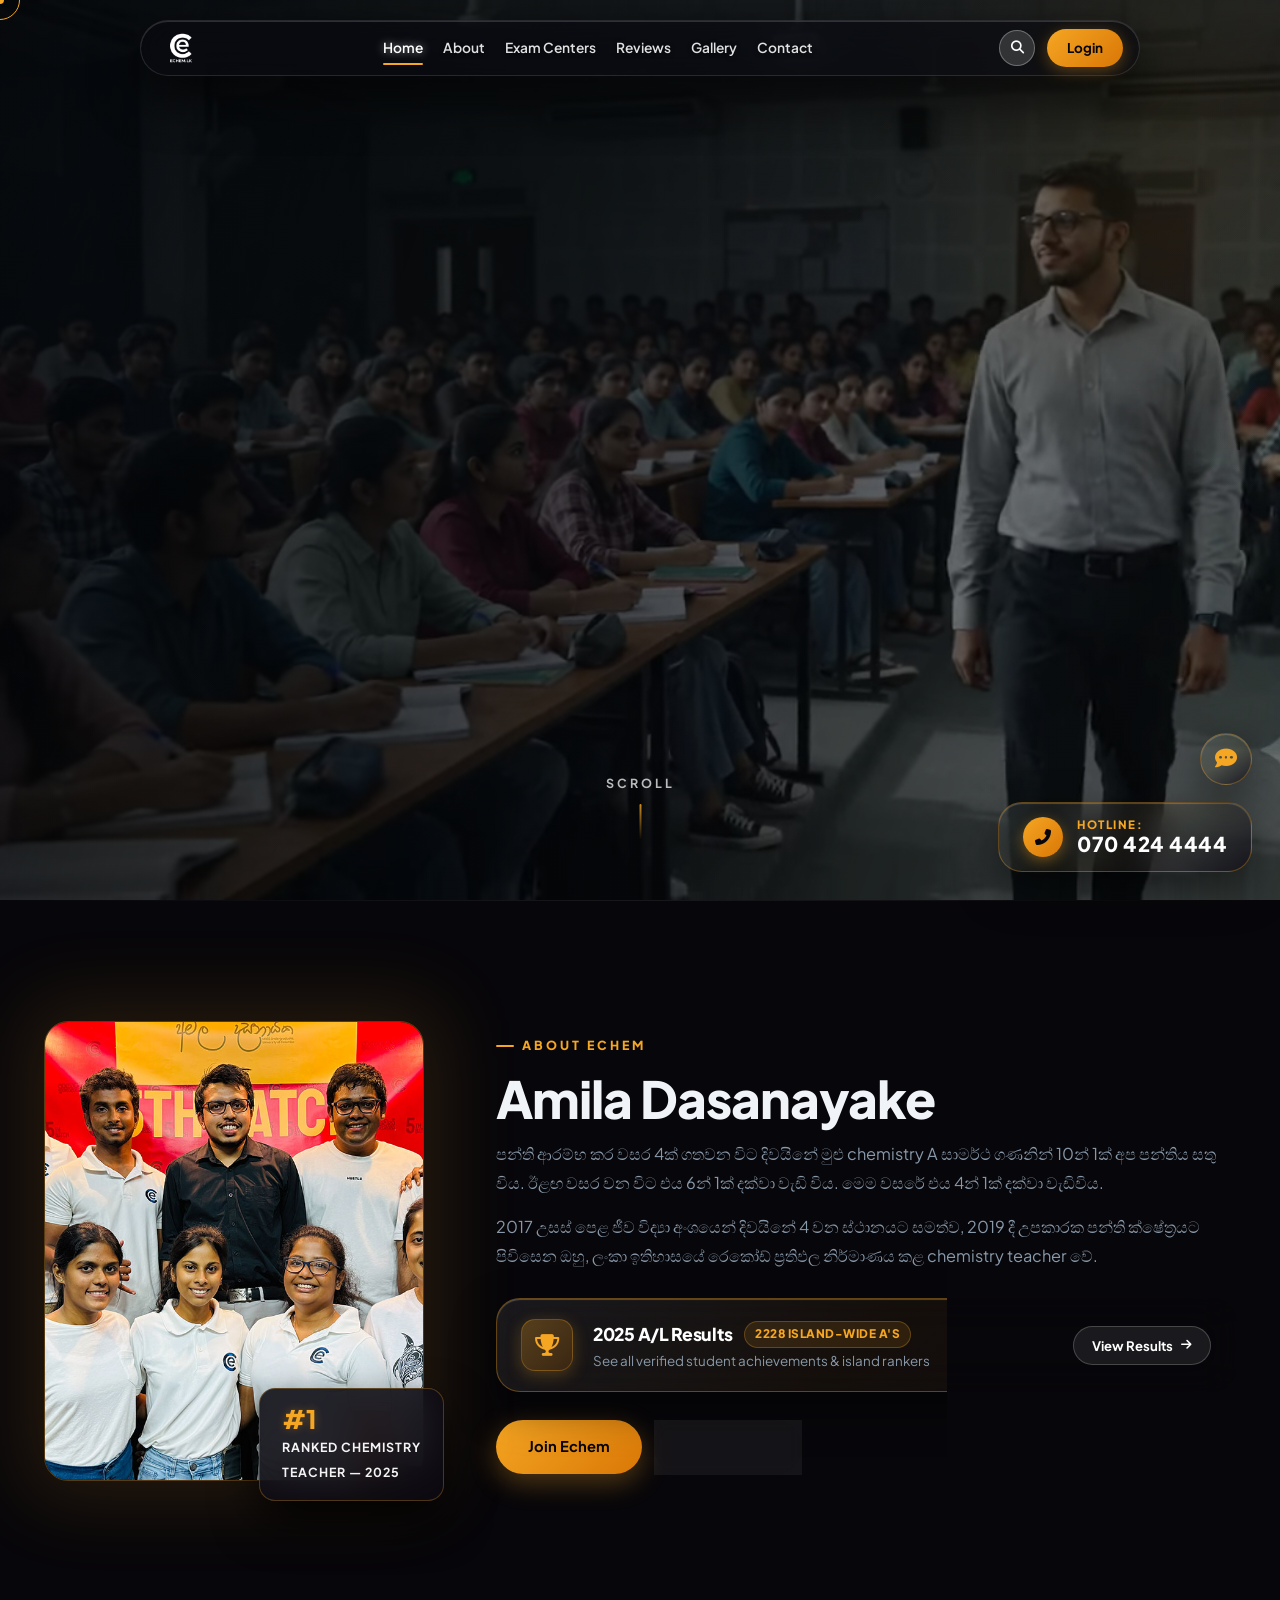
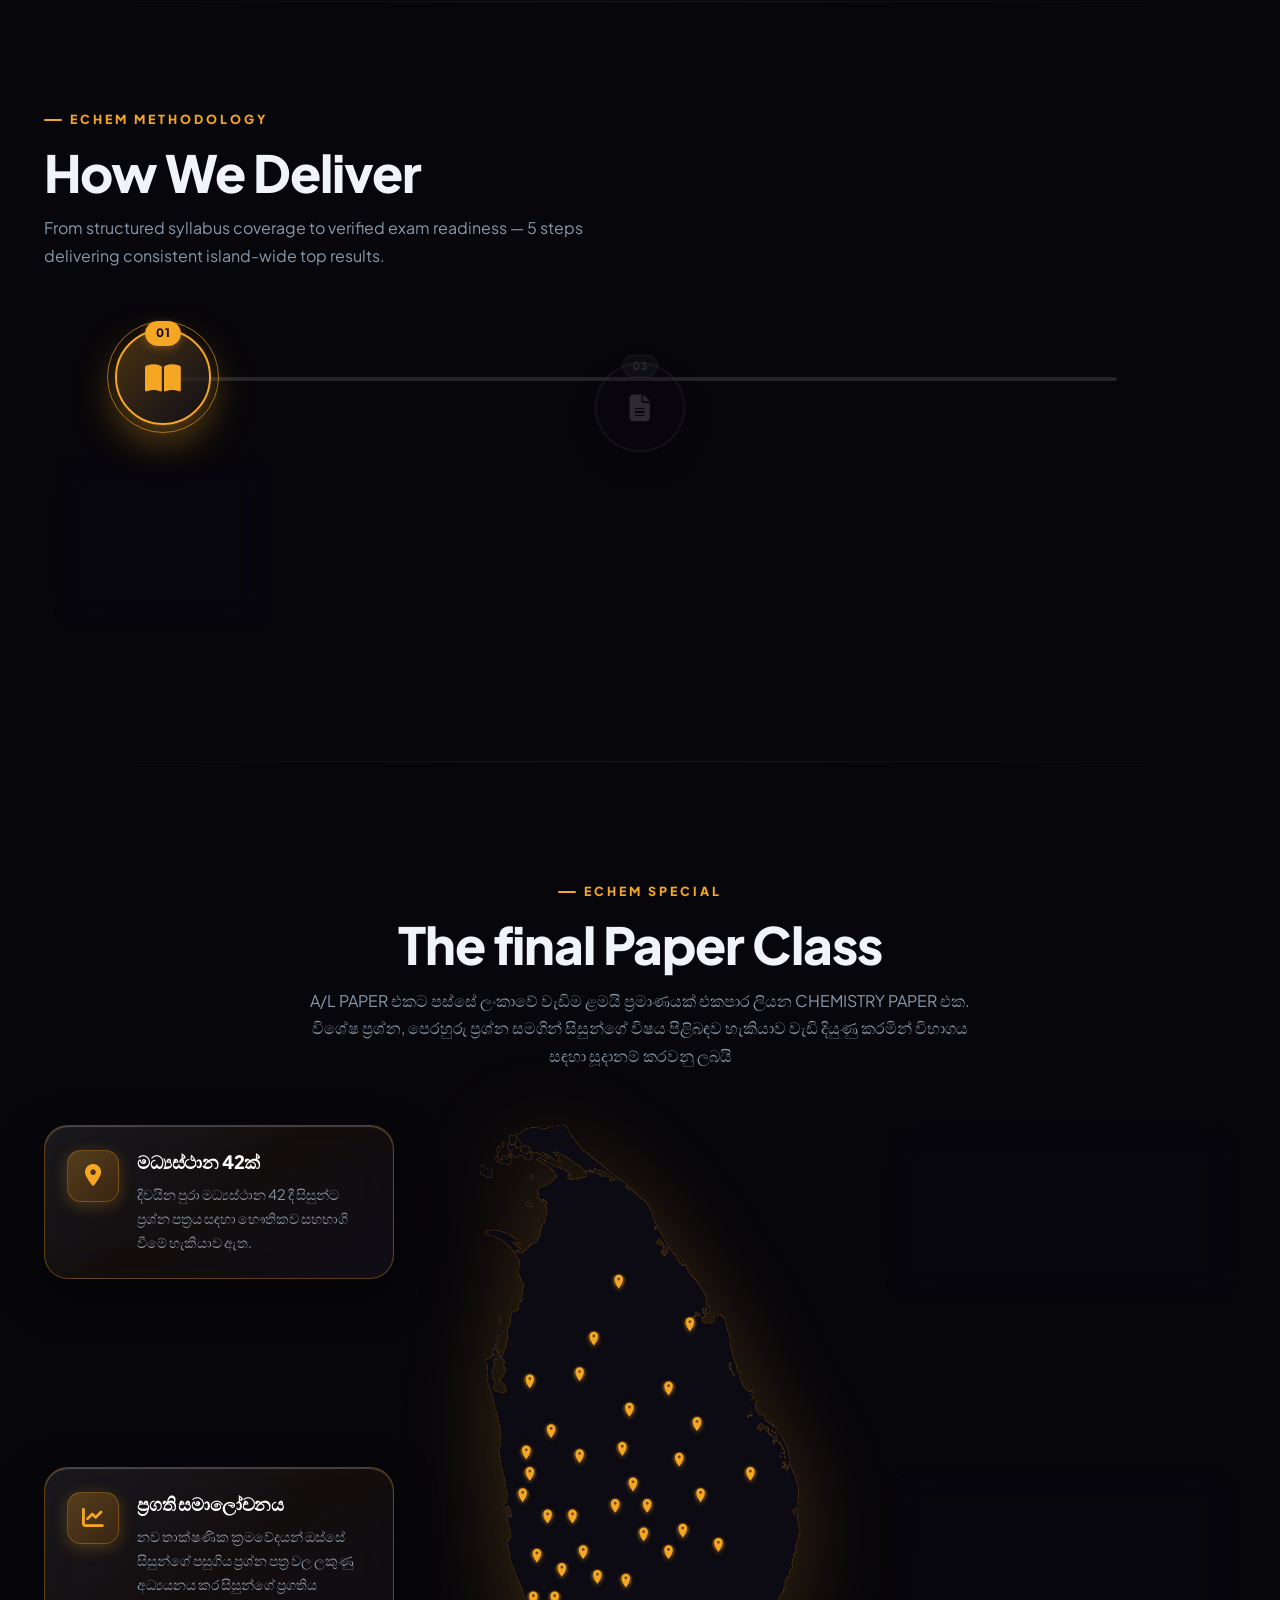
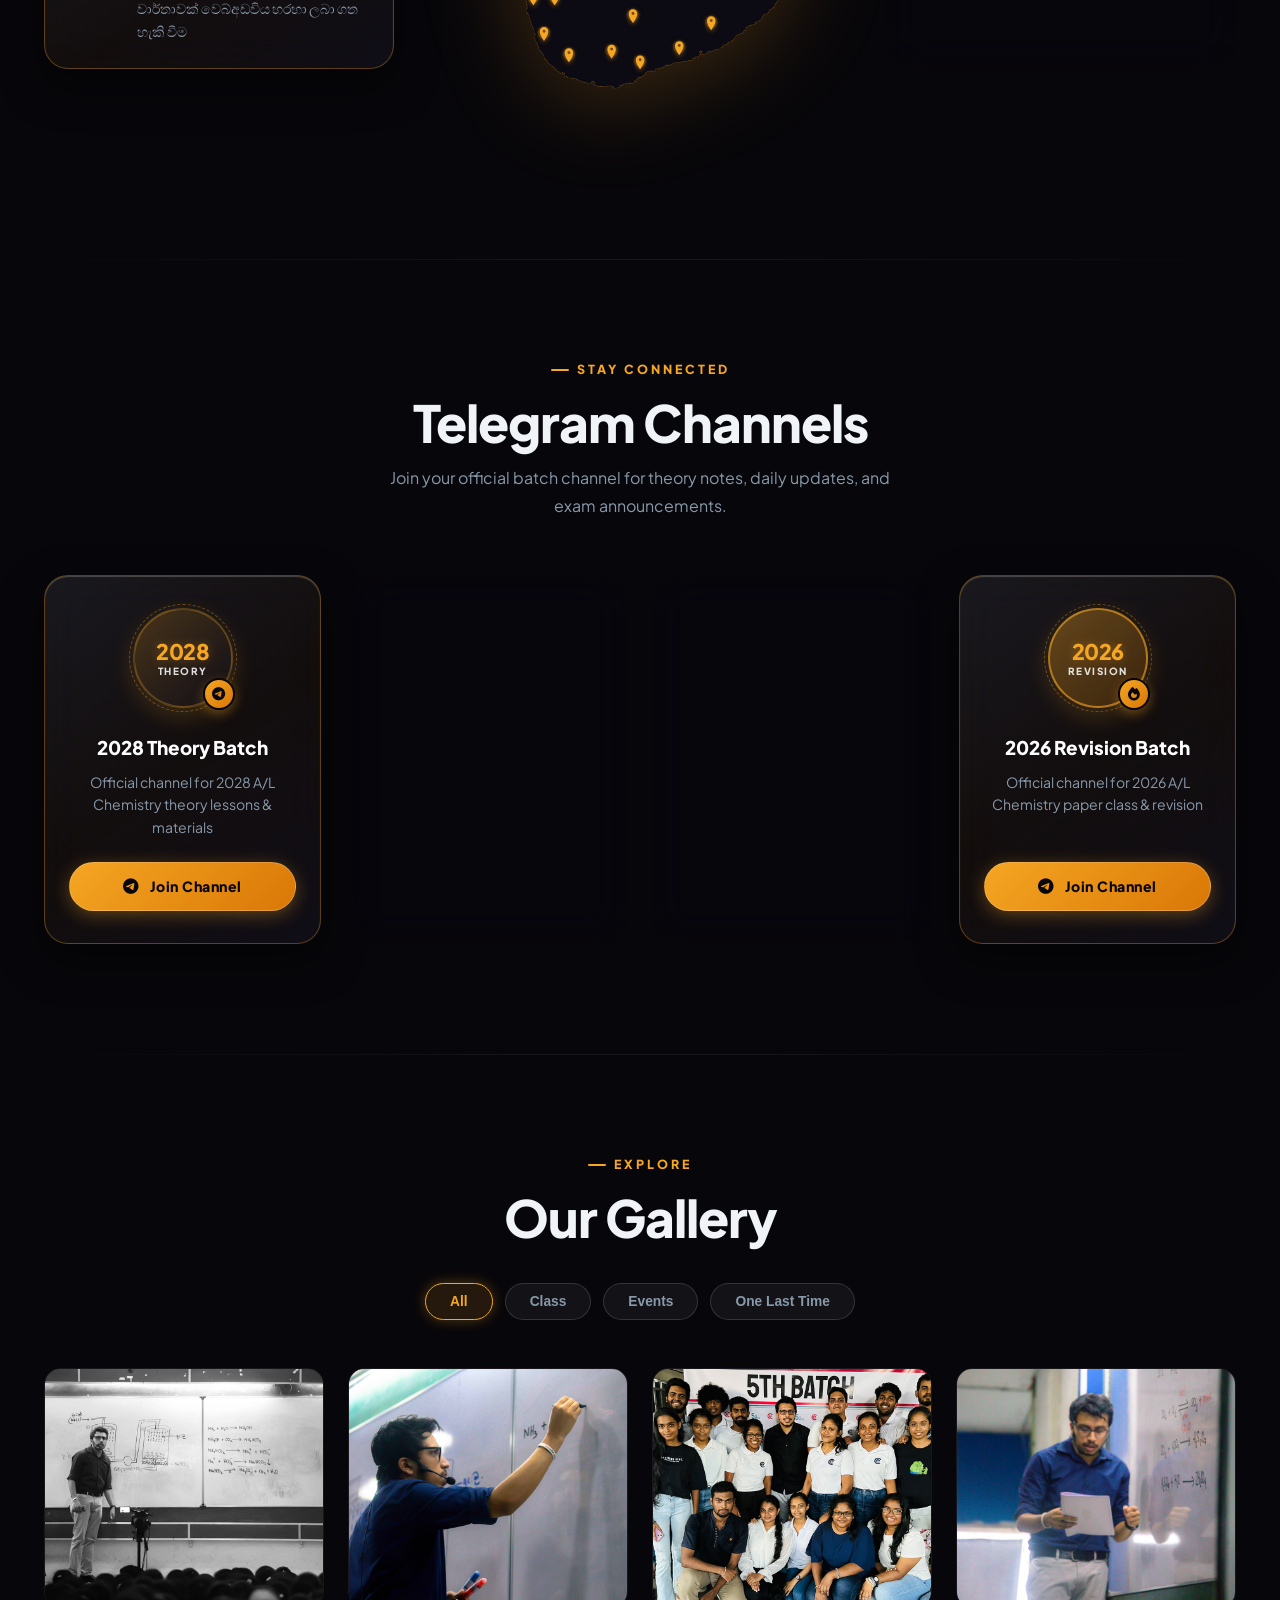
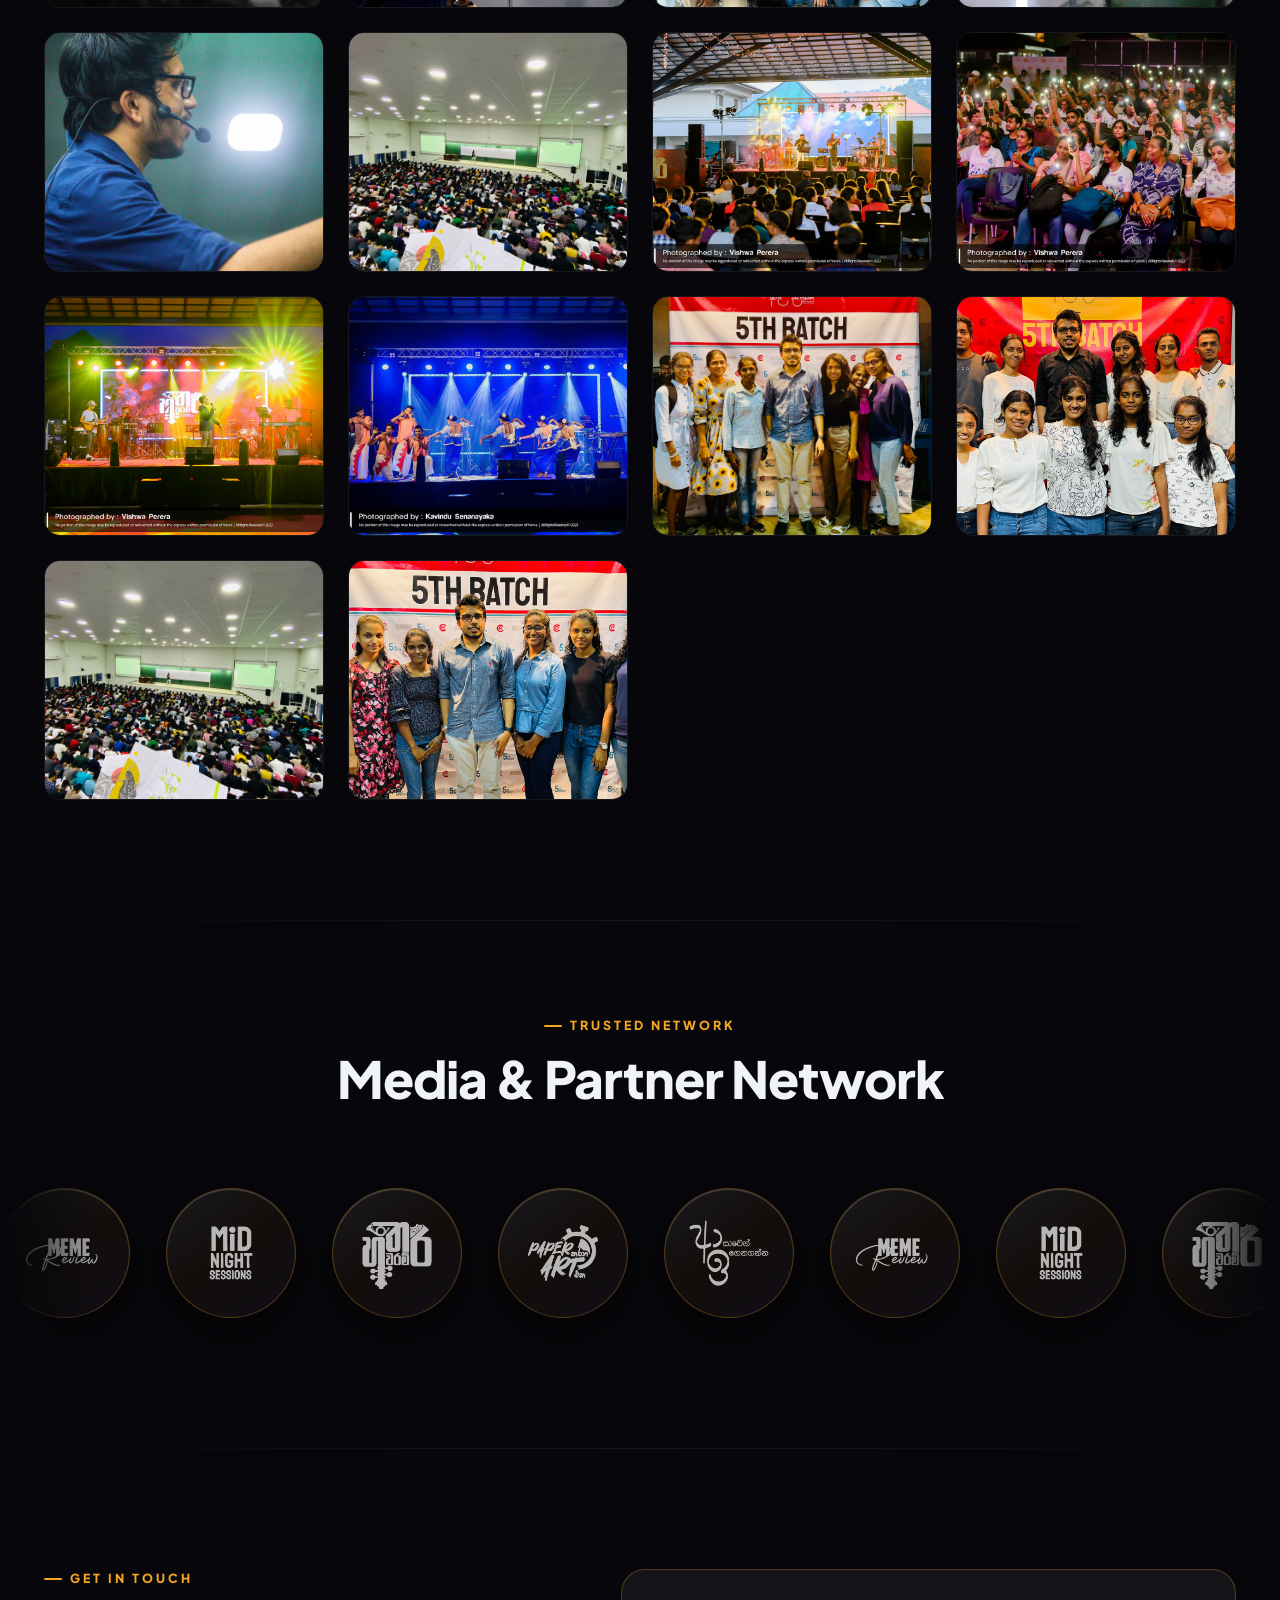
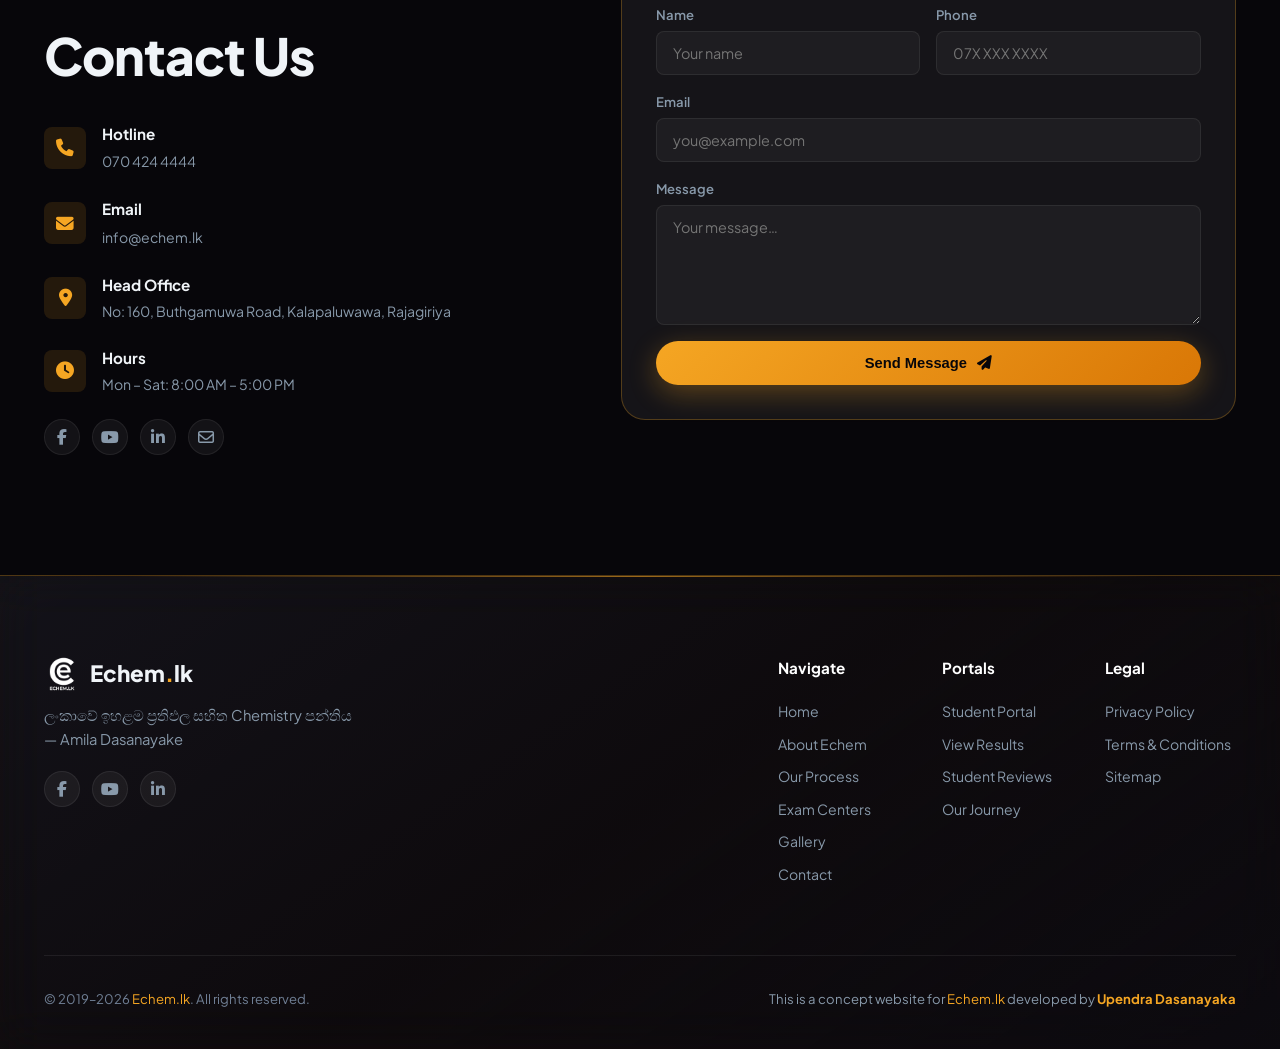
==== commit 7a0a0620: "Update mobile navbar: make dropdown glassy, add search icon to mobile header" ====
--- a/index.html
+++ b/index.html
@@ -1,4 +1,4 @@
-<!DOCTYPE html>
+﻿<!DOCTYPE html>
 <html lang="en">
 <head>
   <meta charset="UTF-8">
@@ -70,6 +70,7 @@
       <a href="https://reviews.echem.lk/" target="_blank" rel="noopener noreferrer">Reviews</a>
       <a href="#gallery">Gallery</a>
       <a href="#contact">Contact</a>
+      <a href="https://student.echem.lk/login" target="_blank" rel="noopener noreferrer" class="mobile-login">Login</a>
     </div>
     <div class="nav-acts" id="nav-acts">
       <button class="nav-search-btn" id="nsb" aria-label="Search"><i class="fas fa-search"></i></button>
@@ -833,6 +834,7 @@
           <h5>Navigate</h5>
           <a href="#hero">Home</a><a href="#about">About Echem</a><a href="#process">Our Process</a>
           <a href="#centers">Exam Centers</a><a href="#gallery">Gallery</a><a href="#contact">Contact</a>
+      <a href="https://student.echem.lk/login" target="_blank" rel="noopener noreferrer" class="mobile-login">Login</a>
         </div>
         <div class="ft-col">
           <h5>Portals</h5>
--- a/css/style.css
+++ b/css/style.css
@@ -1,4 +1,4 @@
-/* ── DESIGN SYSTEM & ROOT VARIABLES ── */
+﻿/* ── DESIGN SYSTEM & ROOT VARIABLES ── */
     :root {
       --bg-void:       #07060a;
       --bg-deep:       #0d0b10;
@@ -1629,7 +1629,7 @@
       .proc-step { padding: 20px 24px; gap: 18px; }
       .proc-step:hover { transform: translateX(4px); }
       .hero-glass { padding: 16px 20px; }
-      #hotline { bottom: 16px; right: 16px; padding: 8px 16px; }
+      #floating-hotline { bottom: 36px; right: 16px; padding: 8px 16px; }
       #back-top { bottom: 16px; left: 16px; width: 40px; height: 40px; }
       .cen-map { max-width: 260px; }
       #sl-map { max-width: 260px; }
@@ -1658,7 +1658,7 @@
       .ft-links { grid-template-columns: 1fr; gap: 20px; }
       .glass-c { padding: 18px; }
       .flt-btn { padding: 6px 14px; font-size: 0.78rem; }
-      #hotline { bottom: 12px; right: 12px; padding: 7px 14px; }
+      #floating-hotline { bottom: 32px; right: 12px; padding: 7px 14px; }
       .hl-lbl { display: none; }
       #back-top { bottom: 12px; left: 12px; width: 36px; height: 36px; font-size: 0.8rem; }
       nav#navbar { top: 12px; padding: 0 10px; }
@@ -2152,15 +2152,16 @@
   }
 
   .nav-links {
+    display: flex !important;
     position: fixed !important;
     top: 76px !important;
     left: 50% !important;
     transform: translateX(-50%) translateY(-15px) scale(0.95) !important;
     width: min(340px, 90vw) !important;
-    background: linear-gradient(145deg, rgba(22, 18, 30, 0.96) 0%, rgba(10, 8, 16, 0.98) 100%) !important;
-    backdrop-filter: blur(28px) saturate(180%) !important;
-    -webkit-backdrop-filter: blur(28px) saturate(180%) !important;
-    border: 1.5px solid rgba(245, 166, 35, 0.42) !important;
+    background: rgba(10, 10, 16, 0.65) !important;
+    backdrop-filter: blur(24px) saturate(180%) !important;
+    -webkit-backdrop-filter: blur(24px) saturate(180%) !important;
+    border: 1px solid rgba(255, 255, 255, 0.12) !important;
     border-radius: 28px !important;
     padding: 22px 18px !important;
     flex-direction: column !important;
@@ -2338,3 +2339,17 @@
       transform: translateY(-1px);
       box-shadow: 0 4px 14px rgba(245, 166, 35, 0.4);
     }
+
+
+/* Mobile Nav Search Adjustments */
+@media (max-width: 900px) {
+  #nav-pill { justify-content: flex-start !important; }
+  .nav-brand { order: 1; }
+  .nav-acts { order: 2; display: flex !important; margin-left: auto !important; }
+  .nav-hamburger { order: 3; margin-left: 16px !important; }
+  .nav-login { display: none !important; }
+  .mobile-login { display: block !important; }
+}
+@media (min-width: 901px) {
+  .mobile-login { display: none !important; }
+}
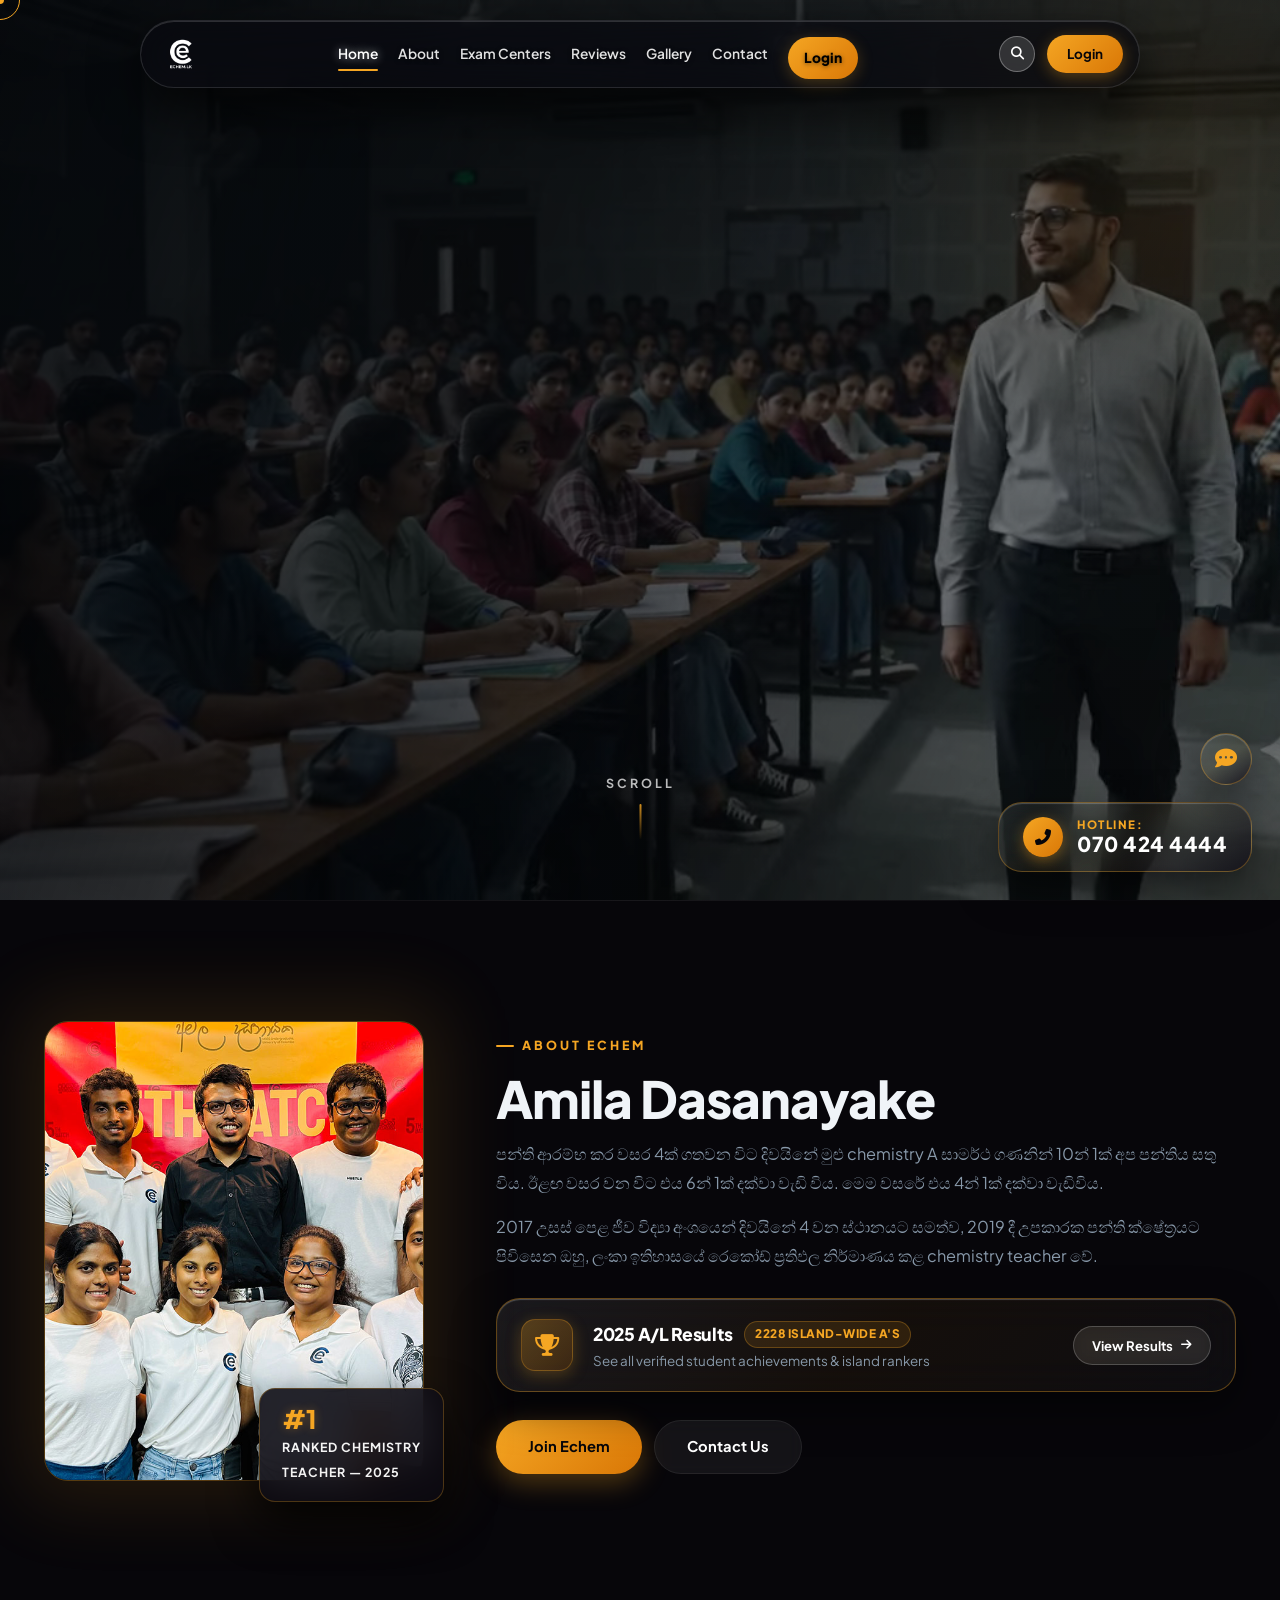
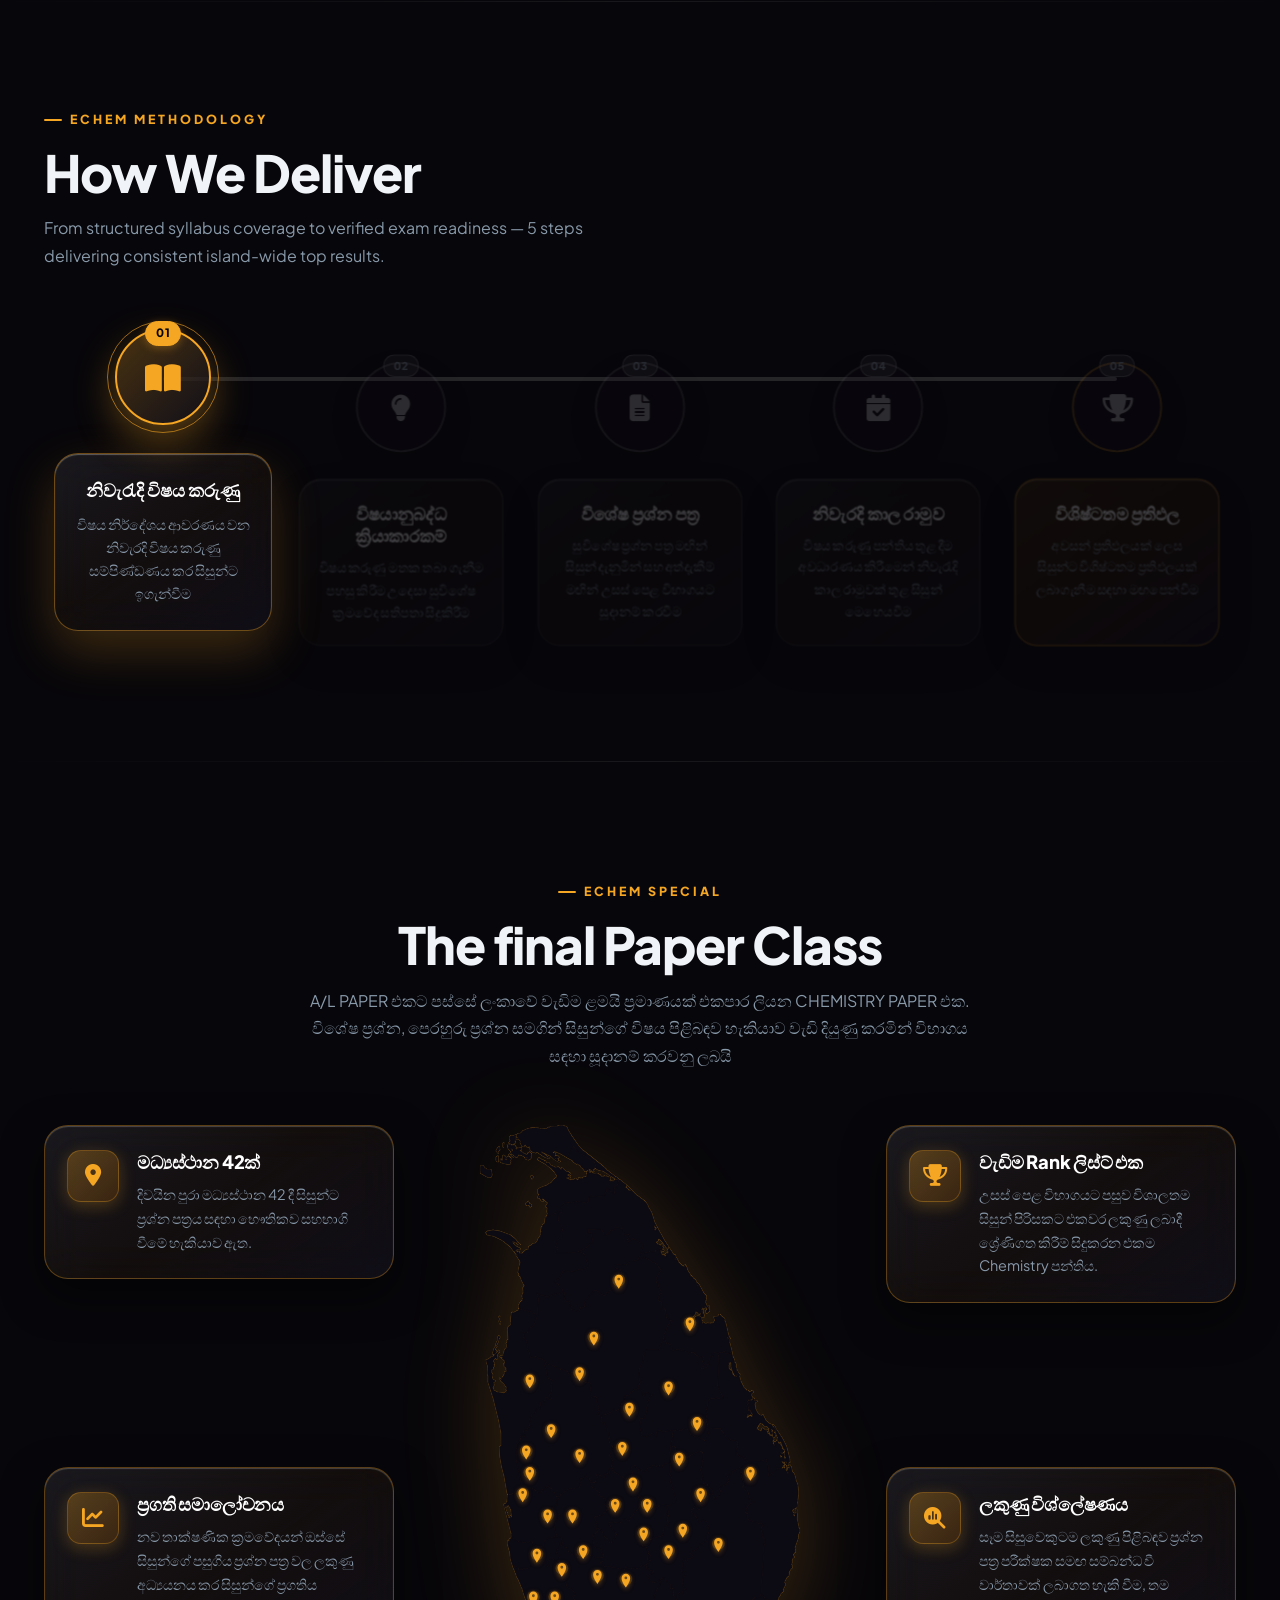
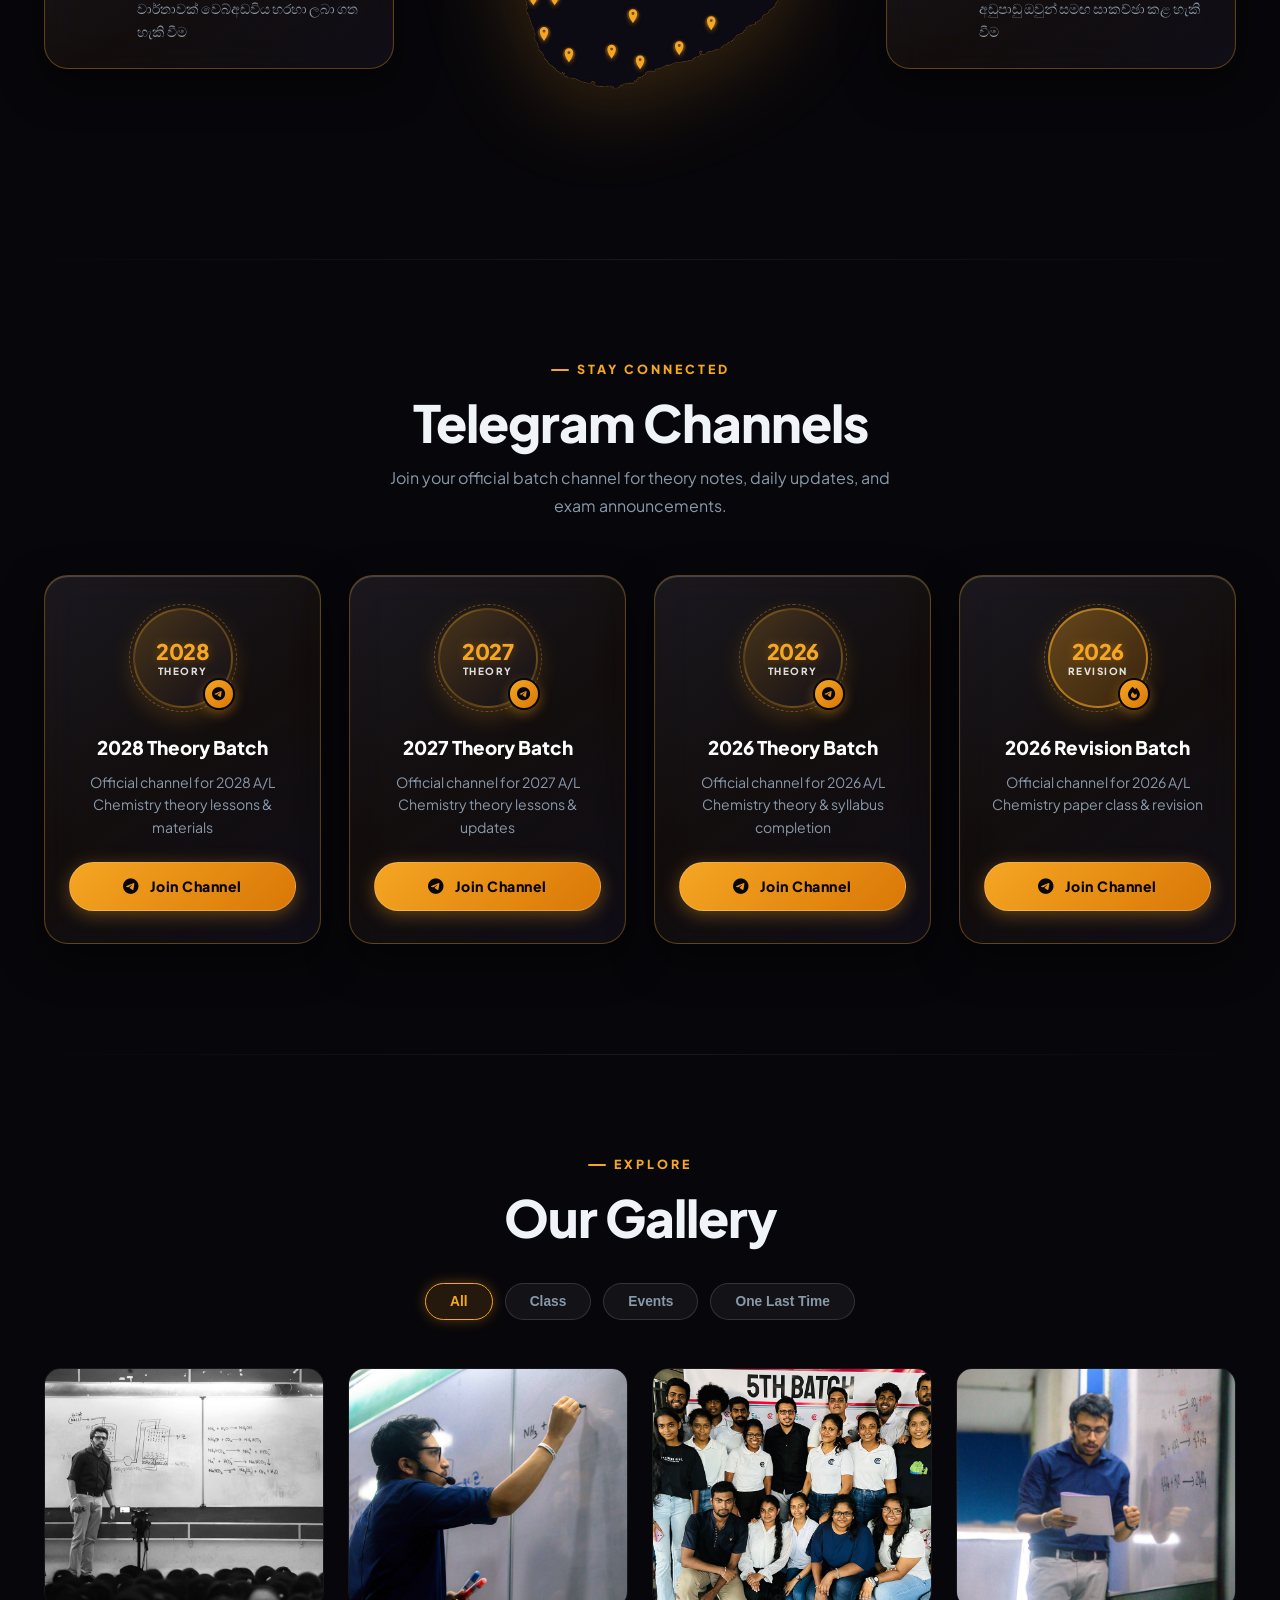
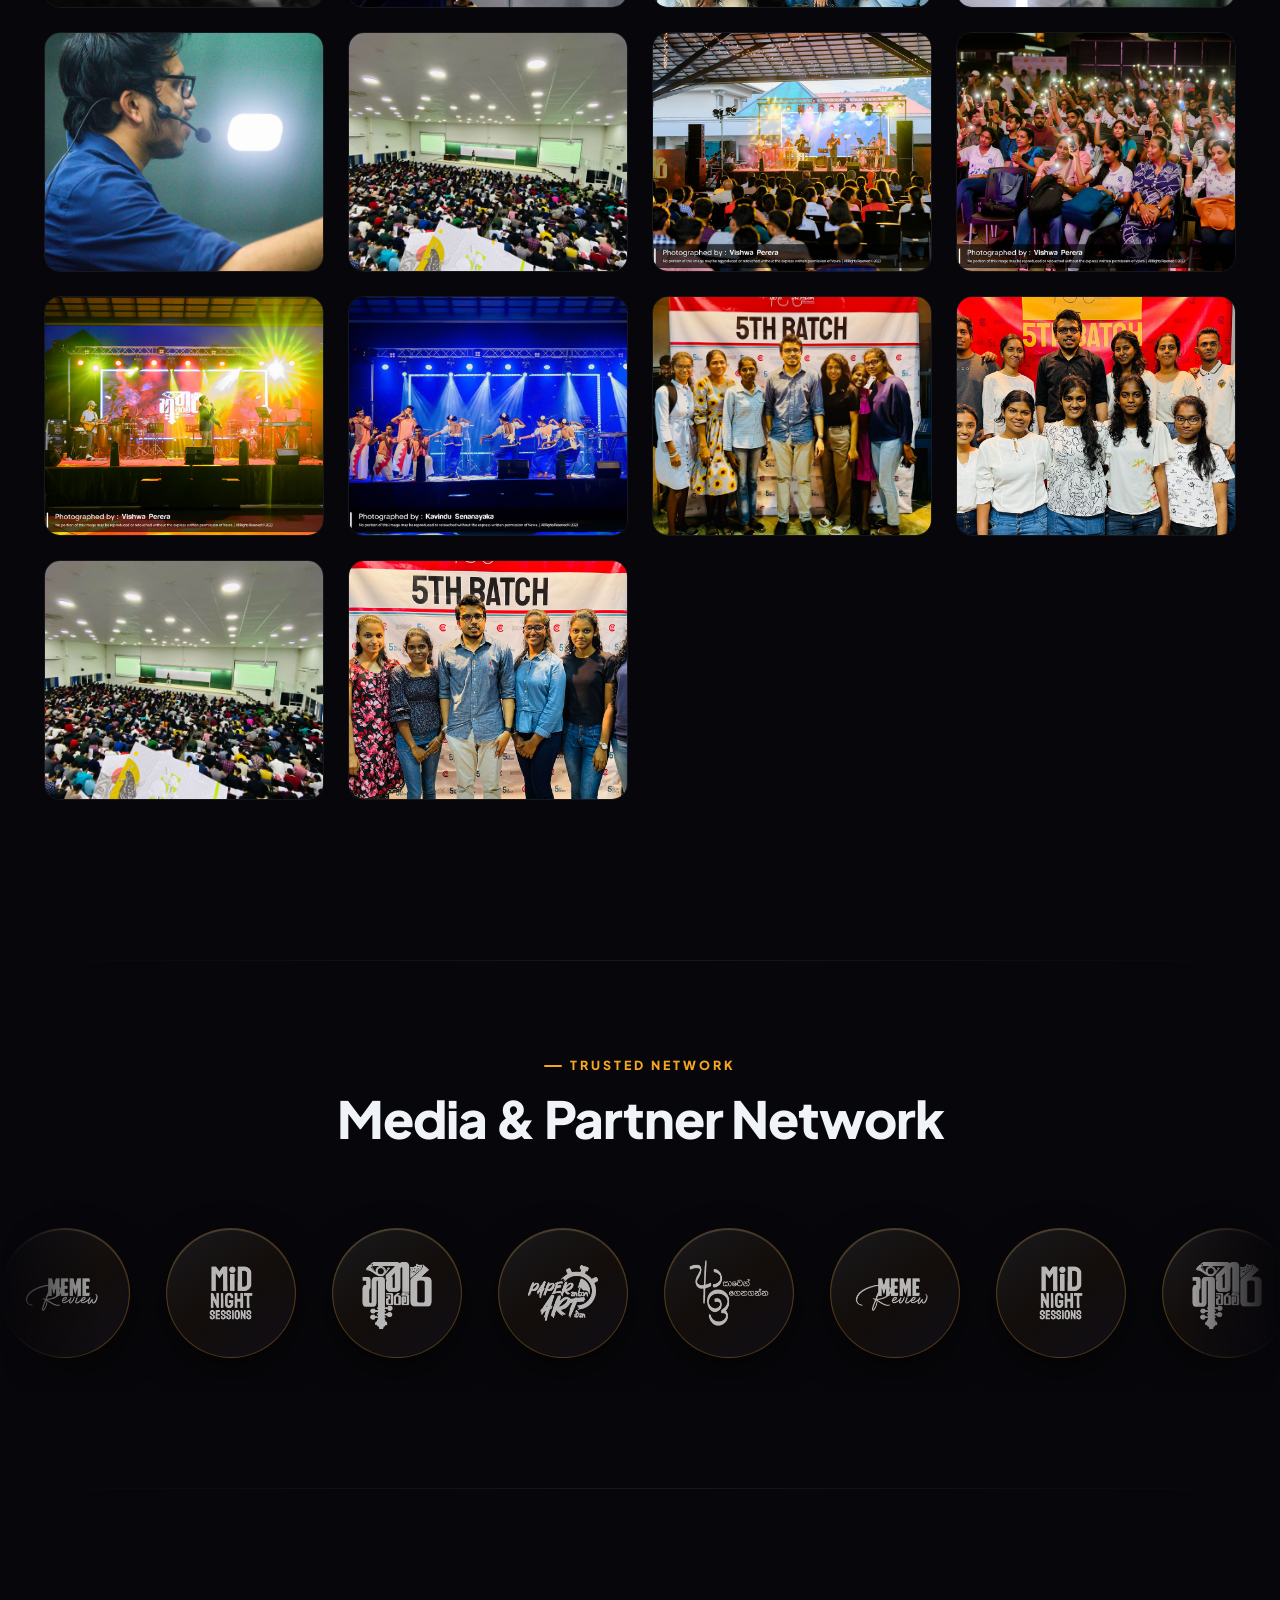
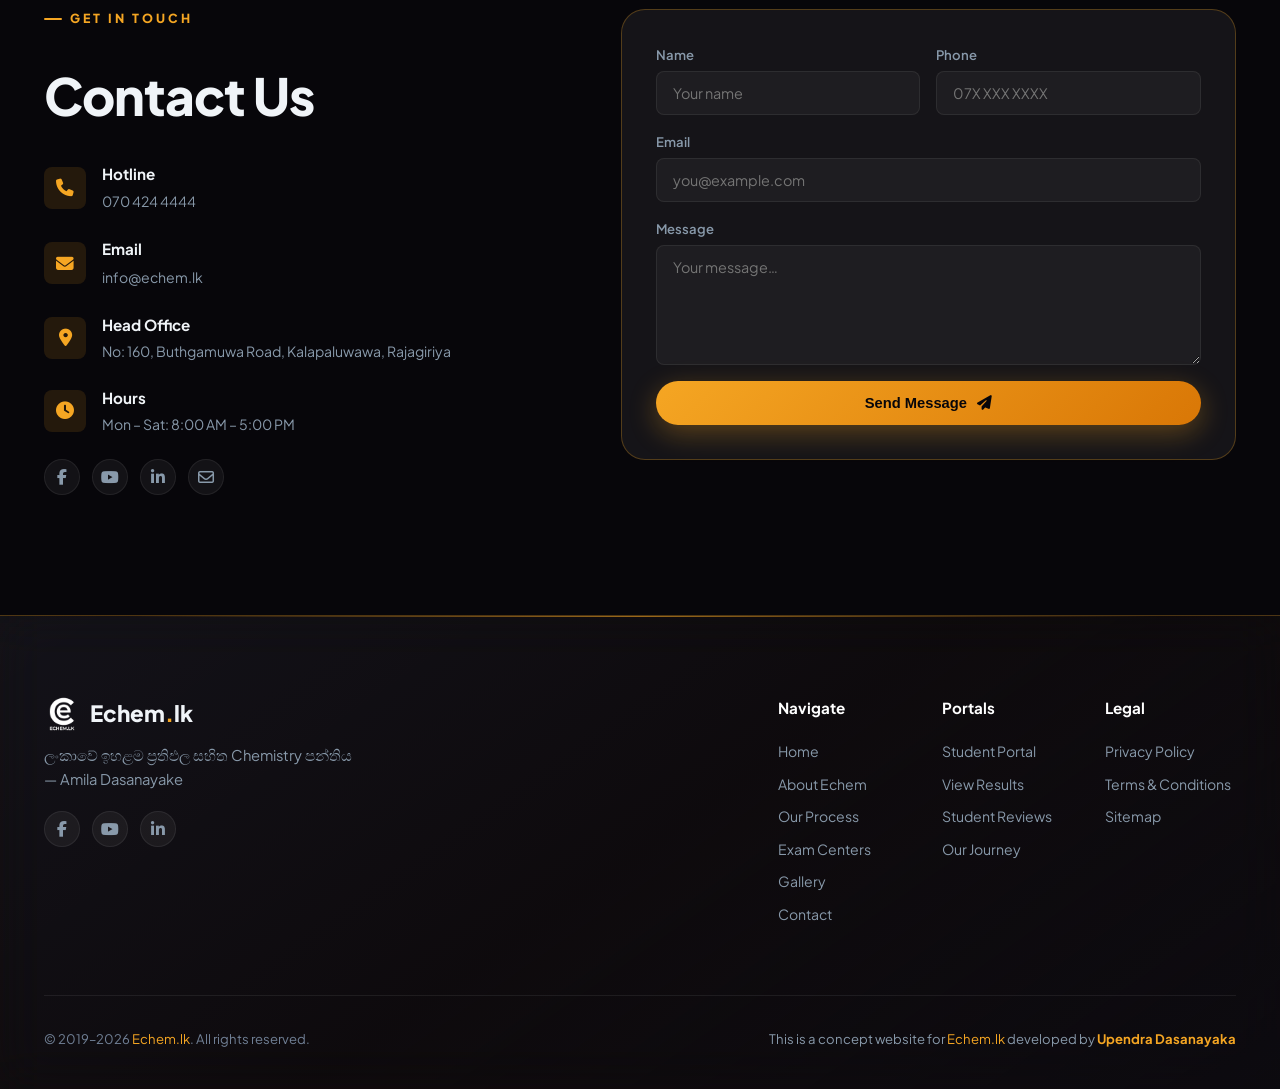
==== commit 90c93aff: "Implement Show More functionality for gallery on mobile and desktop" ====
--- a/index.html
+++ b/index.html
@@ -710,6 +710,11 @@
       <div class="gal-item" data-c="olt"><img src="assets/One-Last-Time-gampaha.jpg" alt="One Last Time Gampaha" loading="lazy"><div class="gal-ov"><i class="fas fa-expand"></i></div></div>
       <div class="gal-item" data-c="olt"><img src="assets/One-Last-Time-Nugegoda-2.jpg" alt="One Last Time Nugegoda 2" loading="lazy"><div class="gal-ov"><i class="fas fa-expand"></i></div></div>
     </div>
+    <div style="text-align: center; margin-top: 40px; width: 100%;">
+      <button id="gal-load-more" class="btn" style="display: none; align-items: center; justify-content: center; margin: 0 auto; min-width: 160px; font-size: 0.9rem;">
+        Show More <i class="fas fa-chevron-down" style="margin-left: 8px;"></i>
+      </button>
+    </div>
   </div>
 </section>
 
--- a/css/style.css
+++ b/css/style.css
@@ -359,7 +359,8 @@
     .hp-bold { font-size: clamp(2.4rem, 4.8vw, 3.3rem); font-weight: 700; color: #fff; line-height: 1.06; letter-spacing: -0.5px; font-family: var(--font-si); }
     .hp-letter-a { font-size: 1.25em; font-weight: 900; font-family: 'Plus Jakarta Sans', sans-serif; margin-left: 4px; display: inline-block; }
     
-    .hp-frac-wrap { display: flex; align-items: center; padding-right: 10px; flex-shrink: 0; }
+    .hp-frac { padding: 0 !important; margin: 0 !important; }
+  .hp-frac-wrap { display: flex; align-items: center; padding-right: 10px; flex-shrink: 0; }
     .hp-frac { display: inline-flex; align-items: center; font-family: 'Times New Roman', Times, Georgia, serif; color: var(--primary); font-weight: 700; line-height: 1; position: relative; padding: 12px 0; }
     .hp-num { font-size: 6.2rem; font-family: 'Times New Roman', Times, Georgia, serif; font-weight: 700; transform: translateY(-22px); }
     .hp-slash { font-size: 10rem; font-weight: 100; font-family: 'Times New Roman', Times, Georgia, serif; margin: 0 -12px; transform: scaleY(1.1) rotate(6deg); }
@@ -1634,6 +1635,8 @@
       .cen-map { max-width: 260px; }
       #sl-map { max-width: 260px; }
       .glass-c { padding: 24px; }
+      .scroll-hint { display: none !important; }
+      .ab-badge { right: 0; bottom: -12px; }
     }
 
     @media (max-width: 480px) {
@@ -1757,9 +1760,9 @@
       width: 370px;
       max-width: calc(100vw - 36px);
       z-index: 1000;
-      background: linear-gradient(145deg, rgba(255, 255, 255, 0.08) 0%, rgba(245, 166, 35, 0.05) 50%, rgba(18, 16, 26, 0.92) 100%);
-      backdrop-filter: blur(20px) saturate(180%);
-      -webkit-backdrop-filter: blur(20px) saturate(180%);
+      background: rgba(12, 14, 22, 0.88);
+      backdrop-filter: blur(24px) saturate(180%);
+      -webkit-backdrop-filter: blur(24px) saturate(180%);
       border: 1px solid rgba(245, 166, 35, 0.32);
       border-radius: 20px;
       box-shadow: 0 20px 50px rgba(0, 0, 0, 0.6), inset 0 1px 1px rgba(255, 255, 255, 0.22);
@@ -2158,10 +2161,10 @@
     left: 50% !important;
     transform: translateX(-50%) translateY(-15px) scale(0.95) !important;
     width: min(340px, 90vw) !important;
-    background: rgba(10, 10, 16, 0.65) !important;
-    backdrop-filter: blur(24px) saturate(180%) !important;
-    -webkit-backdrop-filter: blur(24px) saturate(180%) !important;
-    border: 1px solid rgba(255, 255, 255, 0.12) !important;
+    background: rgba(14, 12, 20, 0.92) !important;
+    backdrop-filter: blur(45px) saturate(200%) !important;
+    -webkit-backdrop-filter: blur(45px) saturate(200%) !important;
+    border: 1px solid rgba(255, 255, 255, 0.15) !important;
     border-radius: 28px !important;
     padding: 22px 18px !important;
     flex-direction: column !important;
@@ -2210,7 +2213,7 @@
   }
 
   .hero-promo {
-    padding-top: 2vh !important;
+    padding-top: 1vh !important;
   }
 
   .hp-row1 {
@@ -2219,15 +2222,17 @@
   }
 
   .hp-year {
-    font-size: 1.1rem !important;
+    font-size: 0.72rem !important;
+    white-space: nowrap !important;
   }
 
   .hp-bold {
-    font-size: clamp(1.75rem, 6.2vw, 2.4rem) !important;
-  }
-
+    font-size: clamp(1.4rem, 5vw, 1.9rem) !important;
+  }
+
+  .hp-frac { padding: 0 !important; margin: 0 !important; }
   .hp-frac-wrap {
-    transform: scale(0.72) !important;
+    transform: scale(0.55) !important;
     transform-origin: left center !important;
     margin-left: 0px !important;
     margin-right: 0 !important;
@@ -2237,30 +2242,30 @@
   .hp-div {
     width: 100% !important;
     max-width: 100% !important;
-    margin: 22px 0 14px 0 !important;
+    margin: -28px 0 10px 0 !important;
   }
 
   .hp-small {
-    font-size: 1.1rem !important;
-    line-height: 1.3 !important;
+    font-size: 0.75rem !important;
+    line-height: 1.2 !important;
   }
 
   .hp-record {
-    font-size: clamp(1.5rem, 5vw, 2rem) !important;
-    margin-bottom: -10px !important;
+    font-size: clamp(1.1rem, 4vw, 1.5rem) !important;
+    margin-bottom: -6px !important;
   }
 
   .hp-chem {
-    font-size: clamp(2.1rem, 8.5vw, 3.2rem) !important;
+    font-size: clamp(1.6rem, 6vw, 2.4rem) !important;
   }
 
   .hp-badge {
-    font-size: clamp(1.1rem, 4vw, 1.4rem) !important;
-    padding: 3px 12px 3px 18px !important;
+    font-size: clamp(0.9rem, 3.5vw, 1.1rem) !important;
+    padding: 2px 10px 2px 14px !important;
   }
 
   .hp-massive {
-    font-size: clamp(4.2rem, 16vw, 6.8rem) !important;
+    font-size: clamp(3.2rem, 12vw, 5rem) !important;
   }
 
   .hero-cta {
@@ -2270,8 +2275,8 @@
   }
 
   .hero-cta .btn {
-    padding: 11px 18px !important;
-    font-size: 0.8rem !important;
+    padding: 9px 14px !important;
+    font-size: 0.75rem !important;
     flex: 1 !important;
     justify-content: center !important;
     text-align: center !important;
@@ -2279,31 +2284,31 @@
 
   /* ── FLOATING WIDGETS MOBILE POSITIONING ── */
   .hl-glass-box {
-    bottom: 16px !important;
+    bottom: 40px !important;
     right: 16px !important;
     padding: 8px 14px !important;
   }
 
   .chat-trig-btn {
-    bottom: 72px !important;
+    bottom: 85px !important;
     right: 16px !important;
     width: 46px !important;
     height: 46px !important;
   }
 
   .btt-btn {
-    bottom: 126px !important;
+    bottom: 140px !important;
     right: 16px !important;
     width: 40px !important;
     height: 40px !important;
   }
 
   body.scrolled-down .chat-trig-btn {
-    bottom: 72px !important;
+    bottom: 40px !important;
   }
 
   body.scrolled-down .btt-btn {
-    bottom: 126px !important;
+    bottom: 95px !important;
   }
 
   .bot-modal {
@@ -2348,8 +2353,76 @@
   .nav-acts { order: 2; display: flex !important; margin-left: auto !important; }
   .nav-hamburger { order: 3; margin-left: 16px !important; }
   .nav-login { display: none !important; }
-  .mobile-login { display: block !important; }
+  .mobile-login { display: block !important; background: linear-gradient(135deg, var(--primary), #d97706) !important; color: #000 !important; padding: 10px 16px !important; border-radius: 20px !important; margin-top: 8px !important; font-weight: 800 !important; box-shadow: 0 4px 16px rgba(245, 166, 35, 0.3) !important; }
 }
 @media (min-width: 901px) {
   .mobile-login { display: none !important; }
 }
+
+
+/* Mobile Login Button Fix */
+.nav-links a.mobile-login {
+  display: block !important;
+  background: linear-gradient(135deg, var(--primary), #d97706) !important;
+  color: #000 !important;
+  padding: 10px 16px !important;
+  border-radius: 24px !important;
+  margin-top: 8px !important;
+  font-weight: 800 !important;
+  box-shadow: 0 4px 16px rgba(245, 166, 35, 0.25) !important;
+  text-align: center !important;
+  transition: transform 0.2s, box-shadow 0.2s !important;
+}
+.nav-links a.mobile-login:active {
+  transform: scale(0.96) !important;
+  box-shadow: 0 2px 8px rgba(245, 166, 35, 0.4) !important;
+}
+
+
+/* Mobile overrides for bottom section / res-thumb */
+@media (max-width: 600px) {
+  .ab-col, .ct-col {
+    padding-left: 16px !important;
+    padding-right: 16px !important;
+  }
+  .res-thumb {
+    flex-direction: column !important;
+    align-items: flex-start !important;
+    gap: 12px !important;
+    padding: 18px !important;
+    margin: 20px 0 !important;
+    border-radius: 20px !important;
+  }
+  .res-header {
+    flex-direction: column !important;
+    align-items: flex-start !important;
+    gap: 8px !important;
+  }
+  .res-text h4 {
+    font-size: 1.25rem !important;
+  }
+  .res-desc {
+    font-size: 0.9rem !important;
+    margin-top: 6px !important;
+  }
+  .res-cta {
+    margin-left: 0 !important;
+    width: 100% !important;
+    justify-content: center !important;
+    padding: 12px !important;
+    font-size: 0.95rem !important;
+  }
+  .res-icon {
+    width: 46px !important;
+    height: 46px !important;
+    font-size: 1.1rem !important;
+  }
+}
+
+
+/* Small height desktop optimization for process section */
+@media (max-height: 800px) and (min-width: 993px) {
+  #process {
+    padding: 60px 0 80px 0 !important;
+  }
+}
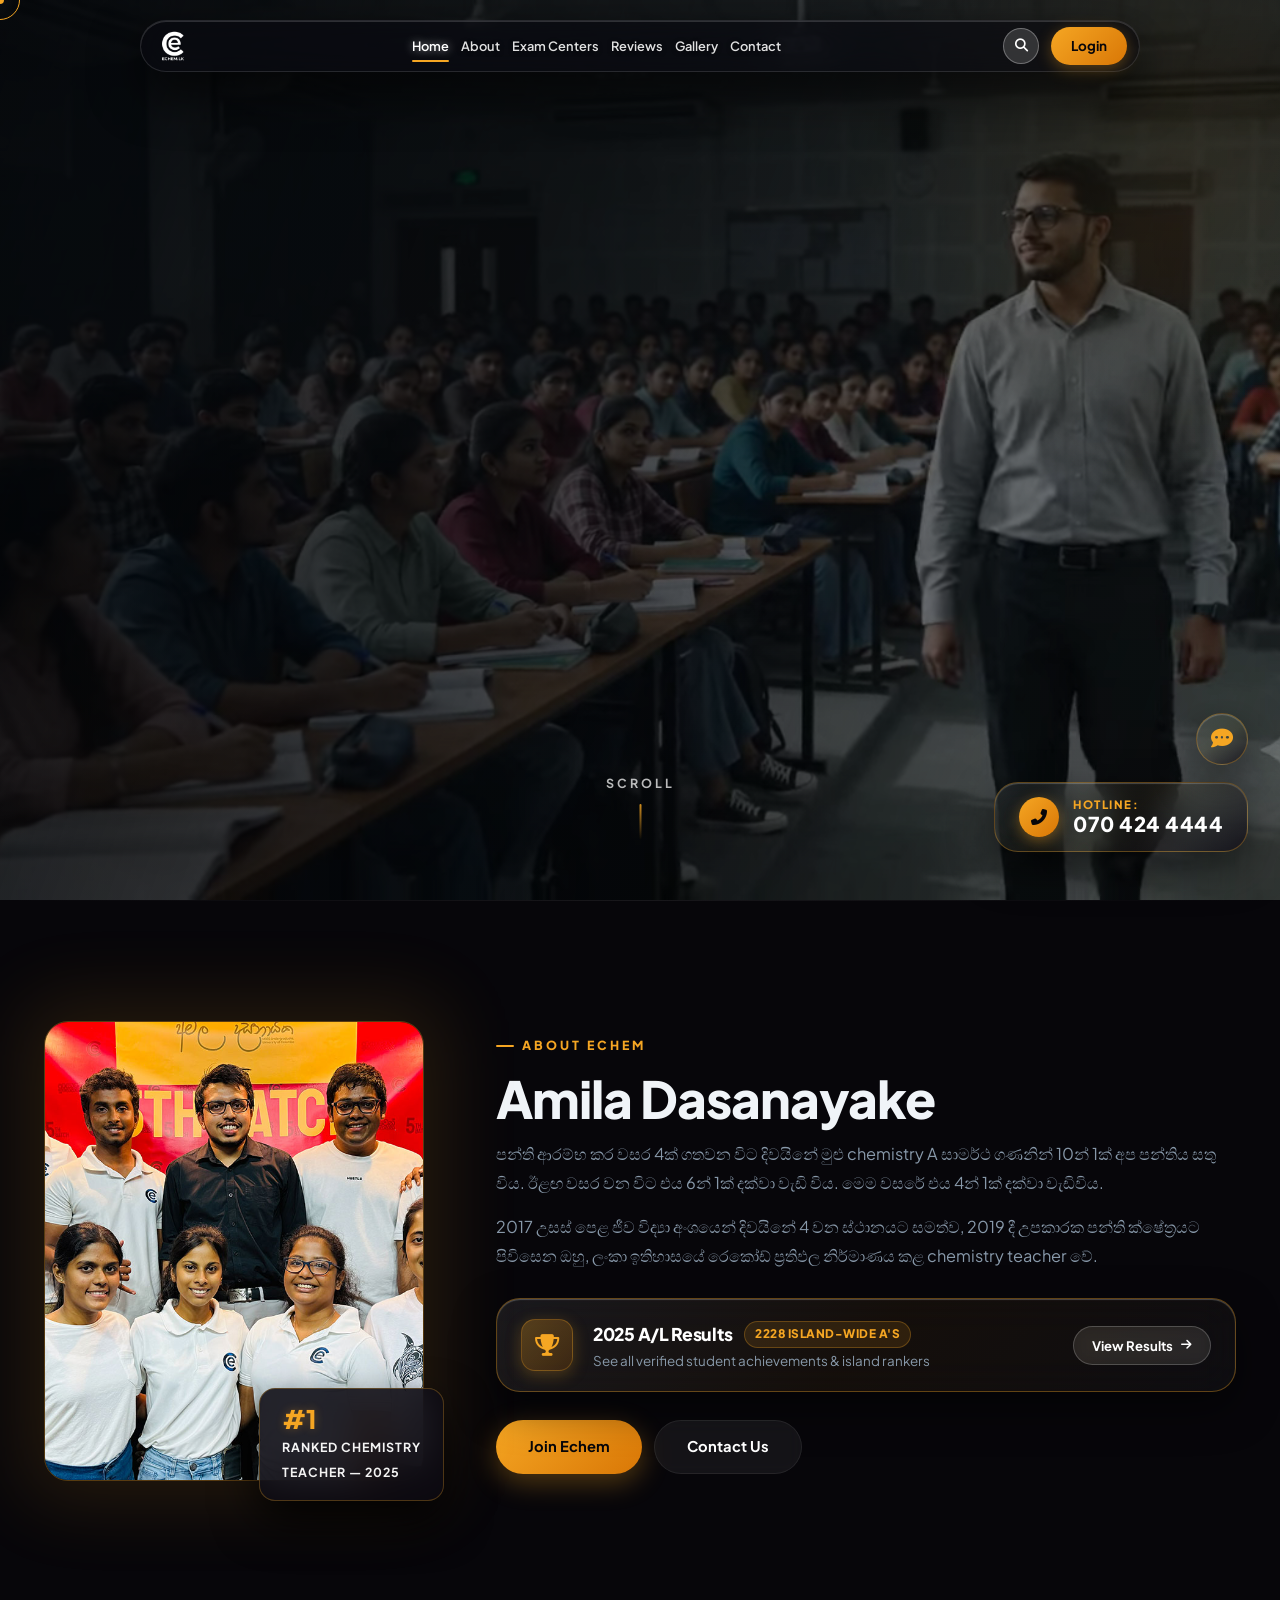
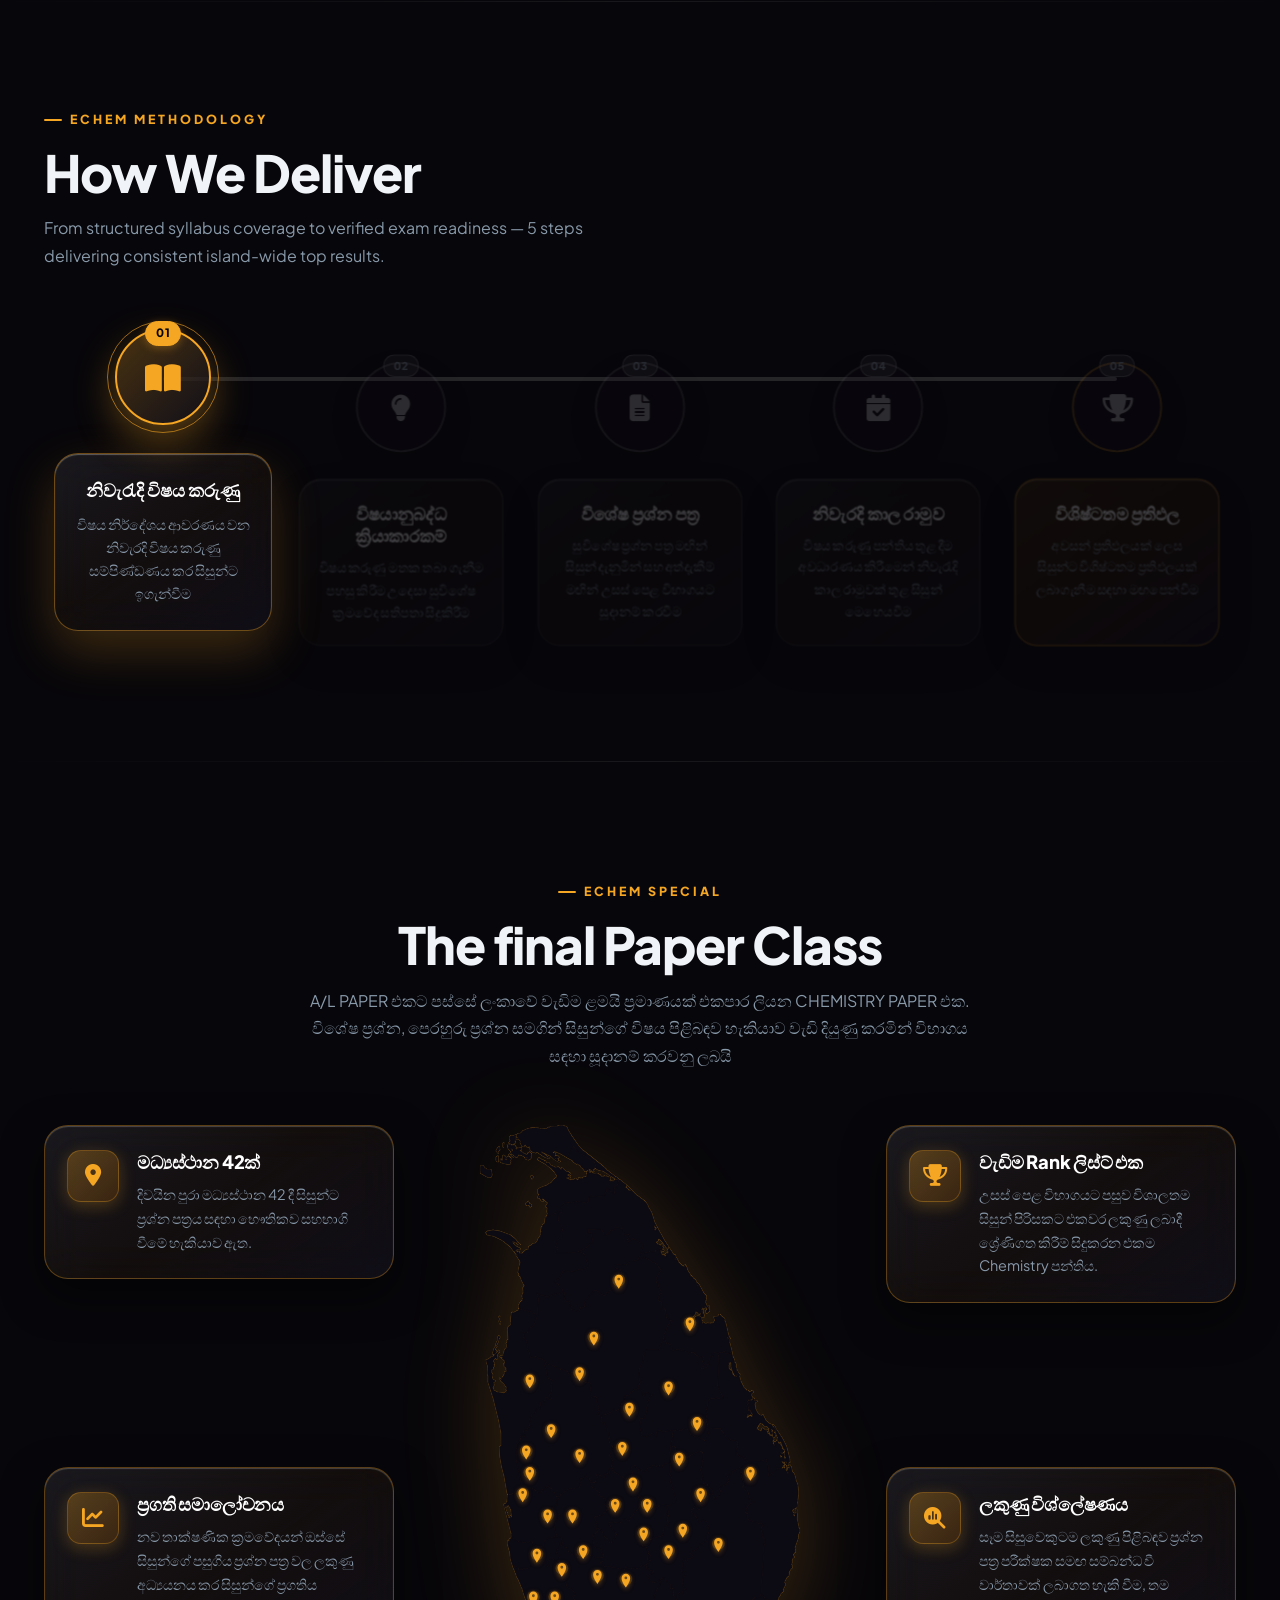
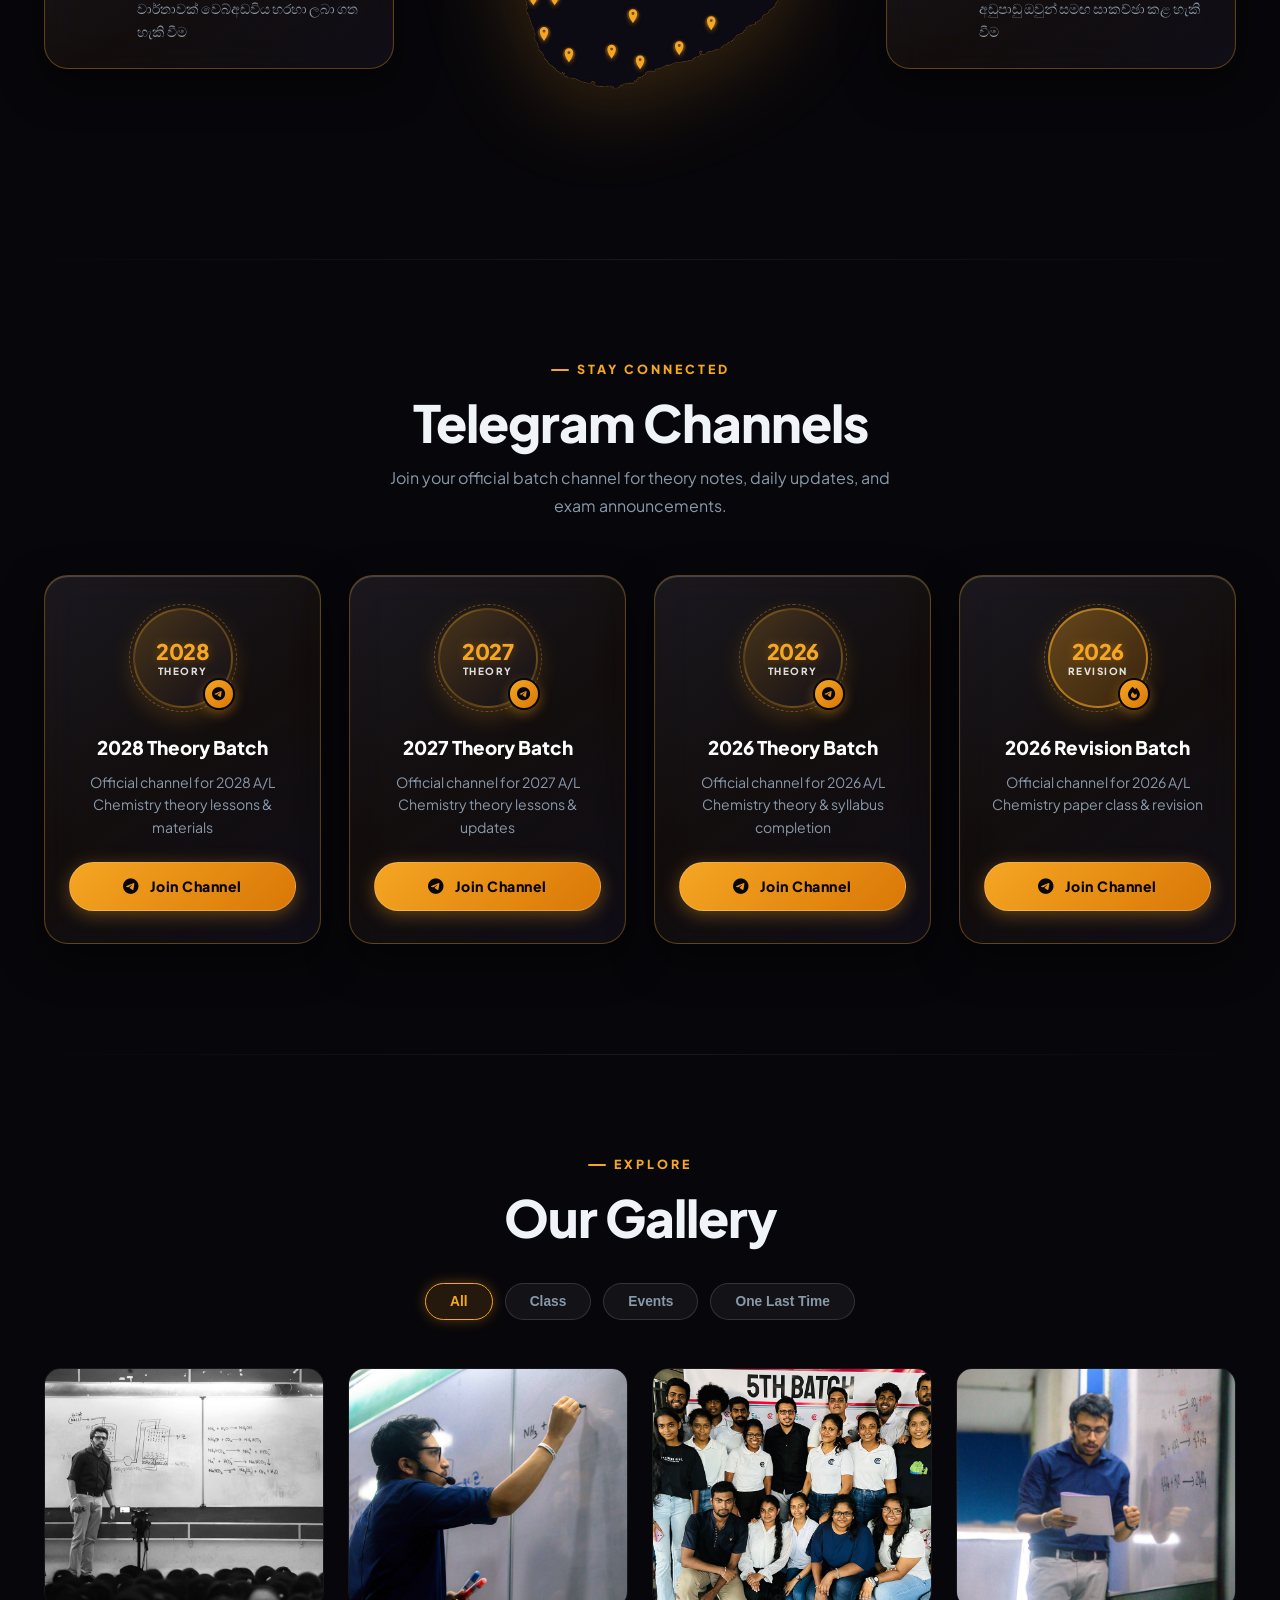
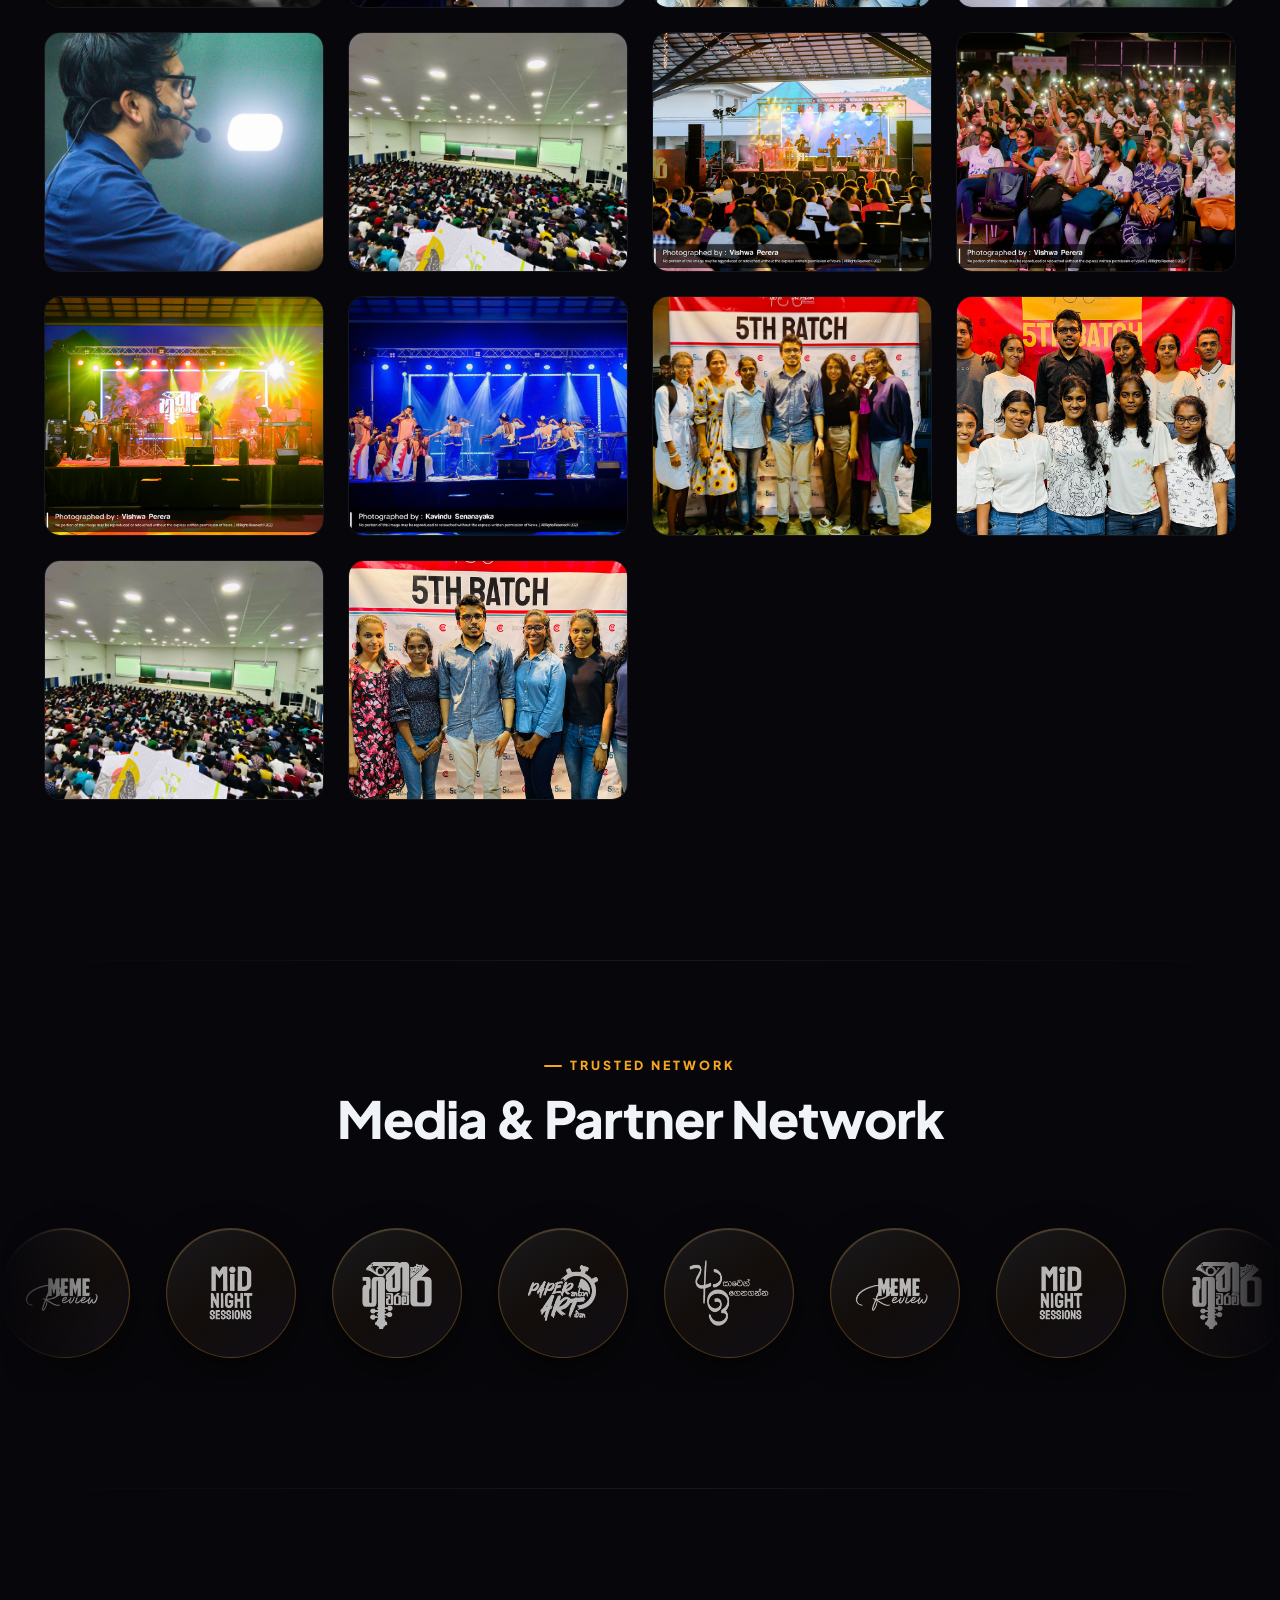
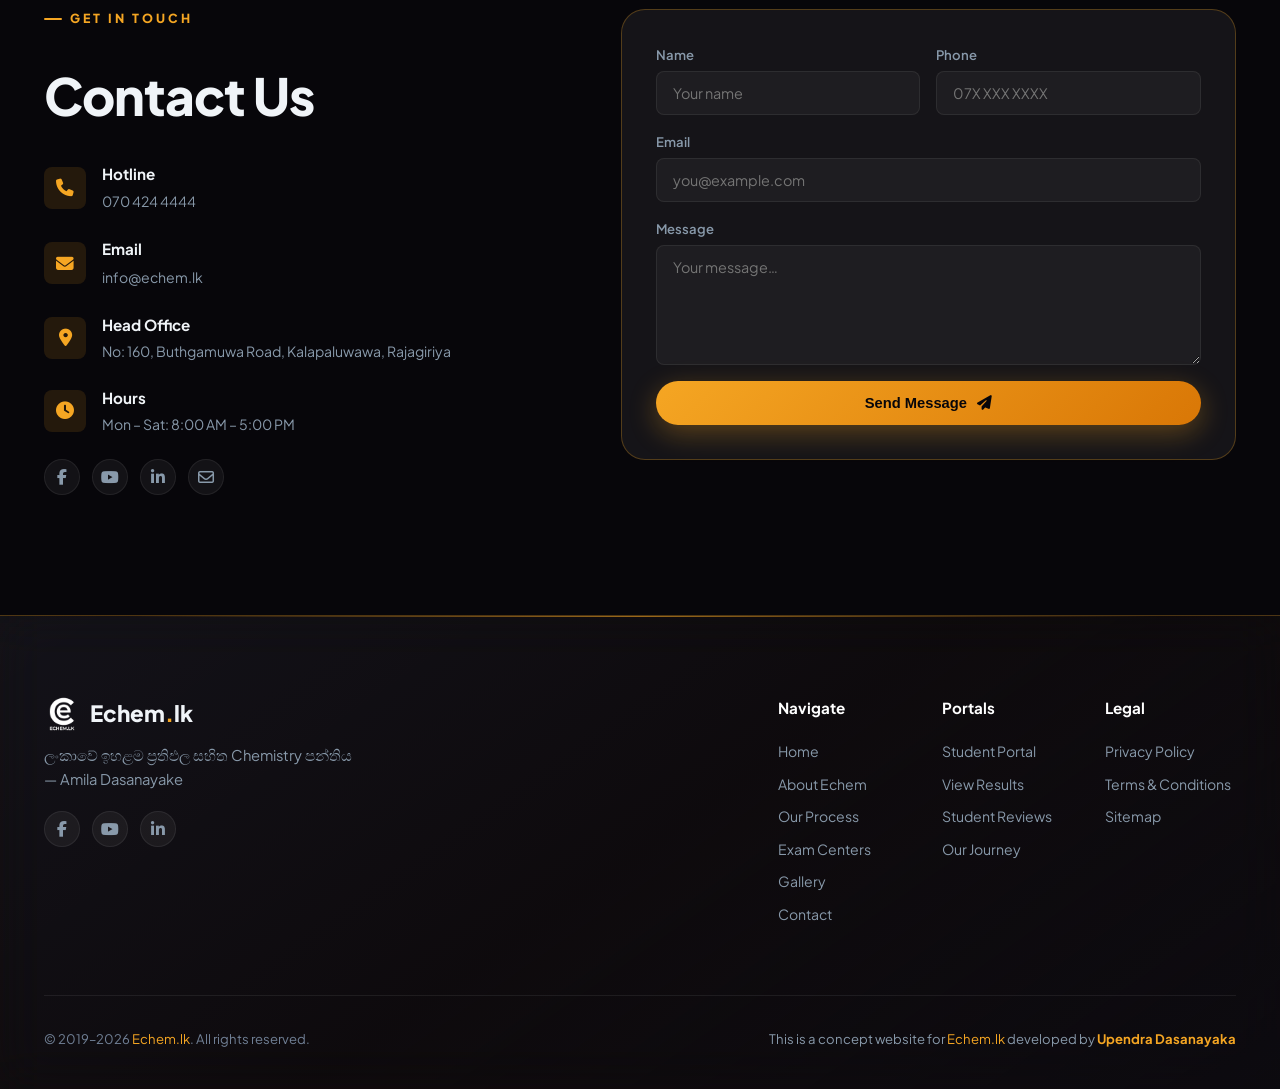
==== commit fe0bc72e: "Bump CSS cache-busting version to force mobile browsers to fetch new CSS" ====
--- a/index.html
+++ b/index.html
@@ -1,4 +1,4 @@
-﻿<!DOCTYPE html>
+<!DOCTYPE html>
 <html lang="en">
 <head>
   <meta charset="UTF-8">
@@ -17,7 +17,7 @@
   <script src="https://unpkg.com/lenis@1.1.14/dist/lenis.min.js"></script>
   <script src="https://mcp.figma.com/mcp/html-to-design/capture.js" async></script>
 
-  <link rel="stylesheet" href="css/style.css?v=2">
+  <link rel="stylesheet" href="css/style.css?v=3">
   <!-- Vercel Web Analytics & Speed Insights -->
   <script>
     window.va = window.va || function () { (window.vaq = window.vaq || []).push(arguments); };
--- a/css/style.css
+++ b/css/style.css
@@ -1,4 +1,4 @@
-﻿/* ── DESIGN SYSTEM & ROOT VARIABLES ── */
+/* ── DESIGN SYSTEM & ROOT VARIABLES ── */
     :root {
       --bg-void:       #07060a;
       --bg-deep:       #0d0b10;
@@ -352,33 +352,33 @@
     .hero-promo .li { display: block; }
 
     .hp-top { margin-bottom: 0px; width: 100%; }
-    .hp-year { font-size: 1.35rem; color: rgba(255,255,255,0.9); margin-bottom: 2px; font-weight: 300; font-family: var(--font-si); line-height: 1; }
+    .hp-year { font-size: clamp(0.9rem, 1.2vw, 1.35rem); color: rgba(255,255,255,0.9); margin-bottom: 2px; font-weight: 300; font-family: var(--font-si); line-height: 1; }
     .hp-yr-num { font-size: 1em; font-weight: 300; margin-right: 4px; font-family: 'Plus Jakarta Sans', sans-serif; }
     .hp-row1 { display: flex; align-items: center; justify-content: flex-start; gap: 20px; width: 100%; }
     .hp-text { display: flex; flex-direction: column; justify-content: center; }
-    .hp-bold { font-size: clamp(2.4rem, 4.8vw, 3.3rem); font-weight: 700; color: #fff; line-height: 1.06; letter-spacing: -0.5px; font-family: var(--font-si); }
+    .hp-bold { font-size: clamp(1.8rem, 3.2vw, 3.3rem); font-weight: 700; color: #fff; line-height: 1.35; letter-spacing: -0.5px; font-family: var(--font-si); }
     .hp-letter-a { font-size: 1.25em; font-weight: 900; font-family: 'Plus Jakarta Sans', sans-serif; margin-left: 4px; display: inline-block; }
     
     .hp-frac { padding: 0 !important; margin: 0 !important; }
   .hp-frac-wrap { display: flex; align-items: center; padding-right: 10px; flex-shrink: 0; }
     .hp-frac { display: inline-flex; align-items: center; font-family: 'Times New Roman', Times, Georgia, serif; color: var(--primary); font-weight: 700; line-height: 1; position: relative; padding: 12px 0; }
-    .hp-num { font-size: 6.2rem; font-family: 'Times New Roman', Times, Georgia, serif; font-weight: 700; transform: translateY(-22px); }
-    .hp-slash { font-size: 10rem; font-weight: 100; font-family: 'Times New Roman', Times, Georgia, serif; margin: 0 -12px; transform: scaleY(1.1) rotate(6deg); }
-    .hp-den { font-size: 6.2rem; font-family: 'Times New Roman', Times, Georgia, serif; font-weight: 700; transform: translateY(28px); }
-    .hp-suffix { font-size: 2.2rem; color: #fff; font-weight: 600; margin-left: 10px; font-family: var(--font-si); align-self: center; transform: translateY(0); }
+    .hp-num { font-size: clamp(3rem, 5vw, 6.2rem); font-family: 'Times New Roman', Times, Georgia, serif; font-weight: 700; transform: translateY(-0.35em); }
+    .hp-slash { font-size: clamp(5rem, 8vw, 10rem); font-weight: 100; font-family: 'Times New Roman', Times, Georgia, serif; margin: 0 -0.12em; transform: scaleY(1.1) rotate(6deg); }
+    .hp-den { font-size: clamp(3rem, 5vw, 6.2rem); font-family: 'Times New Roman', Times, Georgia, serif; font-weight: 700; transform: translateY(0.45em); }
+    .hp-suffix { font-size: clamp(1.2rem, 1.8vw, 2.2rem); color: #fff; font-weight: 600; margin-left: 10px; font-family: var(--font-si); align-self: center; transform: translateY(0); }
 
     .hp-div { border: none; height: 1px; background: linear-gradient(90deg, rgba(255,255,255,0.4) 0%, rgba(245, 166, 35, 0.3) 60%, transparent 100%); margin: 24px 0 18px 0; width: 520px; max-width: 90%; }
 
     .hp-mid { margin-bottom: 16px; width: 100%; }
-    .hp-small { font-size: 1.35rem; color: rgba(255,255,255,0.88); line-height: 1.35; margin-bottom: 6px; font-weight: 300; font-family: var(--font-si); }
-    .hp-record { font-size: clamp(2rem, 3.8vw, 2.7rem); font-weight: 800; color: #fff; line-height: 1.1; margin-bottom: -16px; font-family: var(--font-si); position: relative; z-index: 4; text-shadow: 0 3px 8px rgba(0,0,0,0.9); }
+    .hp-small { font-size: clamp(0.9rem, 1.2vw, 1.35rem); color: rgba(255,255,255,0.88); line-height: 1.35; margin-bottom: 6px; font-weight: 300; font-family: var(--font-si); }
+    .hp-record { font-size: clamp(1.6rem, 2.2vw, 2.7rem); font-weight: 800; color: #fff; line-height: 1.1; margin-bottom: -16px; font-family: var(--font-si); position: relative; z-index: 4; text-shadow: 0 3px 8px rgba(0,0,0,0.9); }
     .hp-chem-row { display: flex; align-items: center; gap: 0px; flex-wrap: nowrap; margin-bottom: 5px; width: 100%; }
-    .hp-chem { font-size: clamp(3rem, 5.8vw, 4.4rem); font-weight: 900; color: var(--primary); line-height: 1; letter-spacing: -1.5px; position: relative; z-index: 3; margin-right: -4px; -webkit-text-stroke: 1px #000; text-shadow: 2px 2px 0 #000, 0 4px 12px rgba(0,0,0,0.9); font-family: 'Inter', system-ui, -apple-system, sans-serif; }
-    .hp-badge { background: var(--primary); color: #000; padding: 4px 18px 4px 28px; font-weight: 800; font-size: clamp(1.5rem, 2.6vw, 1.9rem); display: inline-flex; align-items: center; font-family: var(--font-si); clip-path: polygon(14px 0, 100% 0, 100% 100%, 0 100%); z-index: 1; flex-shrink: 0; height: fit-content; }
+    .hp-chem { font-size: clamp(2.6rem, 3.8vw, 4.4rem); font-weight: 900; color: var(--primary); line-height: 1; letter-spacing: -1.5px; position: relative; z-index: 3; margin-right: -4px; -webkit-text-stroke: 1px #000; text-shadow: 2px 2px 0 #000, 0 4px 12px rgba(0,0,0,0.9); font-family: 'Inter', system-ui, -apple-system, sans-serif; }
+    .hp-badge { background: var(--primary); color: #000; padding: 4px 18px 4px 28px; font-weight: 800; font-size: clamp(1.1rem, 1.6vw, 1.9rem); display: inline-flex; align-items: center; font-family: var(--font-si); clip-path: polygon(14px 0, 100% 0, 100% 100%, 0 100%); z-index: 1; flex-shrink: 0; height: fit-content; }
 
     .hp-bot { margin-bottom: 0px; width: 100%; }
     .hp-massive {
-      font-size: clamp(6.2rem, 15.5vw, 11rem);
+      font-size: clamp(5rem, 8.5vw, 11rem);
       font-weight: 900;
       color: var(--primary);
       line-height: 0.85;
@@ -1462,8 +1462,8 @@
     /* ── FLOATING GLASS HOTLINE BOX (Bottom-Right, Top-Only Visibility) ── */
     .hl-glass-box {
       position: fixed;
-      bottom: 28px;
-      right: 28px;
+      bottom: 48px;
+      right: 32px;
       z-index: 998;
       display: flex;
       align-items: center;
@@ -1537,8 +1537,8 @@
 
     #back-top {
       position: fixed;
-      bottom: 28px;
-      left: 28px;
+      bottom: 48px;
+      left: 32px;
       z-index: 900;
       width: 44px;
       height: 44px;
@@ -1676,8 +1676,8 @@
     /* 1. Chatbot Trigger Button */
     .chat-trig-btn {
       position: fixed;
-      bottom: 115px;
-      right: 28px;
+      bottom: 135px;
+      right: 32px;
       z-index: 999;
       width: 52px;
       height: 52px;
@@ -1697,7 +1697,7 @@
     }
 
     body.scrolled-down .chat-trig-btn {
-      bottom: 28px;
+      bottom: 48px;
     }
 
     .chat-trig-btn:hover, .chat-trig-btn.active {
@@ -1711,8 +1711,8 @@
     /* 2. Back to Top Button */
     .btt-btn {
       position: fixed;
-      bottom: 178px;
-      right: 32px;
+      bottom: 198px;
+      right: 36px;
       z-index: 997;
       width: 44px;
       height: 44px;
@@ -1735,7 +1735,7 @@
     }
 
     body.scrolled-down .btt-btn {
-      bottom: 92px;
+      bottom: 112px;
     }
 
     .btt-btn.vis {
@@ -2228,6 +2228,8 @@
 
   .hp-bold {
     font-size: clamp(1.4rem, 5vw, 1.9rem) !important;
+    line-height: 1.4 !important;
+    margin-bottom: 4px !important;
   }
 
   .hp-frac { padding: 0 !important; margin: 0 !important; }
@@ -2242,7 +2244,7 @@
   .hp-div {
     width: 100% !important;
     max-width: 100% !important;
-    margin: -28px 0 10px 0 !important;
+    margin: 16px 0 16px 0 !important;
   }
 
   .hp-small {
@@ -2360,23 +2362,6 @@
 }
 
 
-/* Mobile Login Button Fix */
-.nav-links a.mobile-login {
-  display: block !important;
-  background: linear-gradient(135deg, var(--primary), #d97706) !important;
-  color: #000 !important;
-  padding: 10px 16px !important;
-  border-radius: 24px !important;
-  margin-top: 8px !important;
-  font-weight: 800 !important;
-  box-shadow: 0 4px 16px rgba(245, 166, 35, 0.25) !important;
-  text-align: center !important;
-  transition: transform 0.2s, box-shadow 0.2s !important;
-}
-.nav-links a.mobile-login:active {
-  transform: scale(0.96) !important;
-  box-shadow: 0 2px 8px rgba(245, 166, 35, 0.4) !important;
-}
 
 
 /* Mobile overrides for bottom section / res-thumb */
@@ -2426,3 +2411,20 @@
     padding: 60px 0 80px 0 !important;
   }
 }
+
+
+/* Small Desktop Optimization for left content and navbar */
+@media (max-width: 1400px) and (min-width: 901px) {
+  .nav-links { gap: 12px !important; }
+  .nav-links a { font-size: 0.8rem !important; }
+  .nav-pill { padding: 6px 12px 6px 16px !important; }
+  
+  .hp-massive { font-size: clamp(4.5rem, 10vw, 7.5rem) !important; }
+  .hp-record { font-size: clamp(1.6rem, 3.5vw, 2.2rem) !important; }
+  .hp-chem { font-size: clamp(2.4rem, 4.5vw, 3.5rem) !important; }
+  .hp-bold { font-size: clamp(2rem, 3.5vw, 2.8rem) !important; }
+  
+  .cen-left {
+    max-width: 480px;
+  }
+}
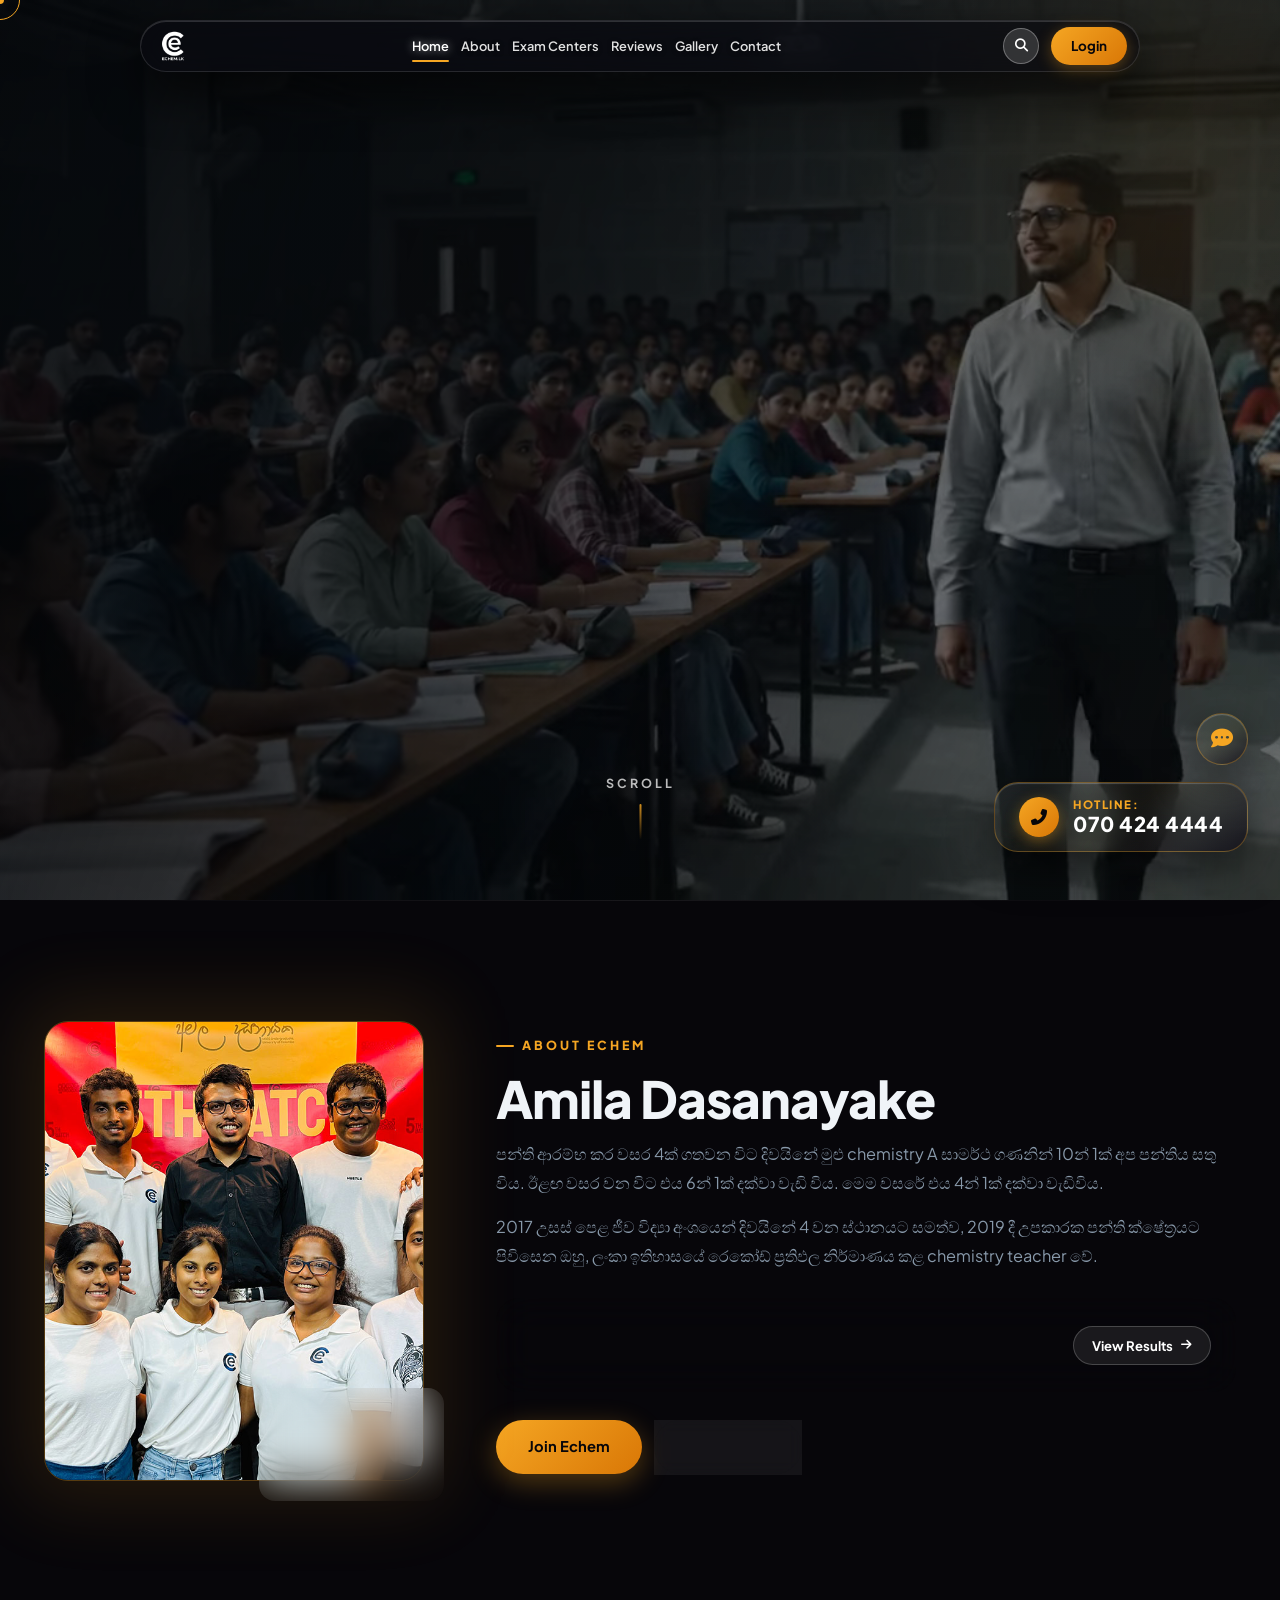
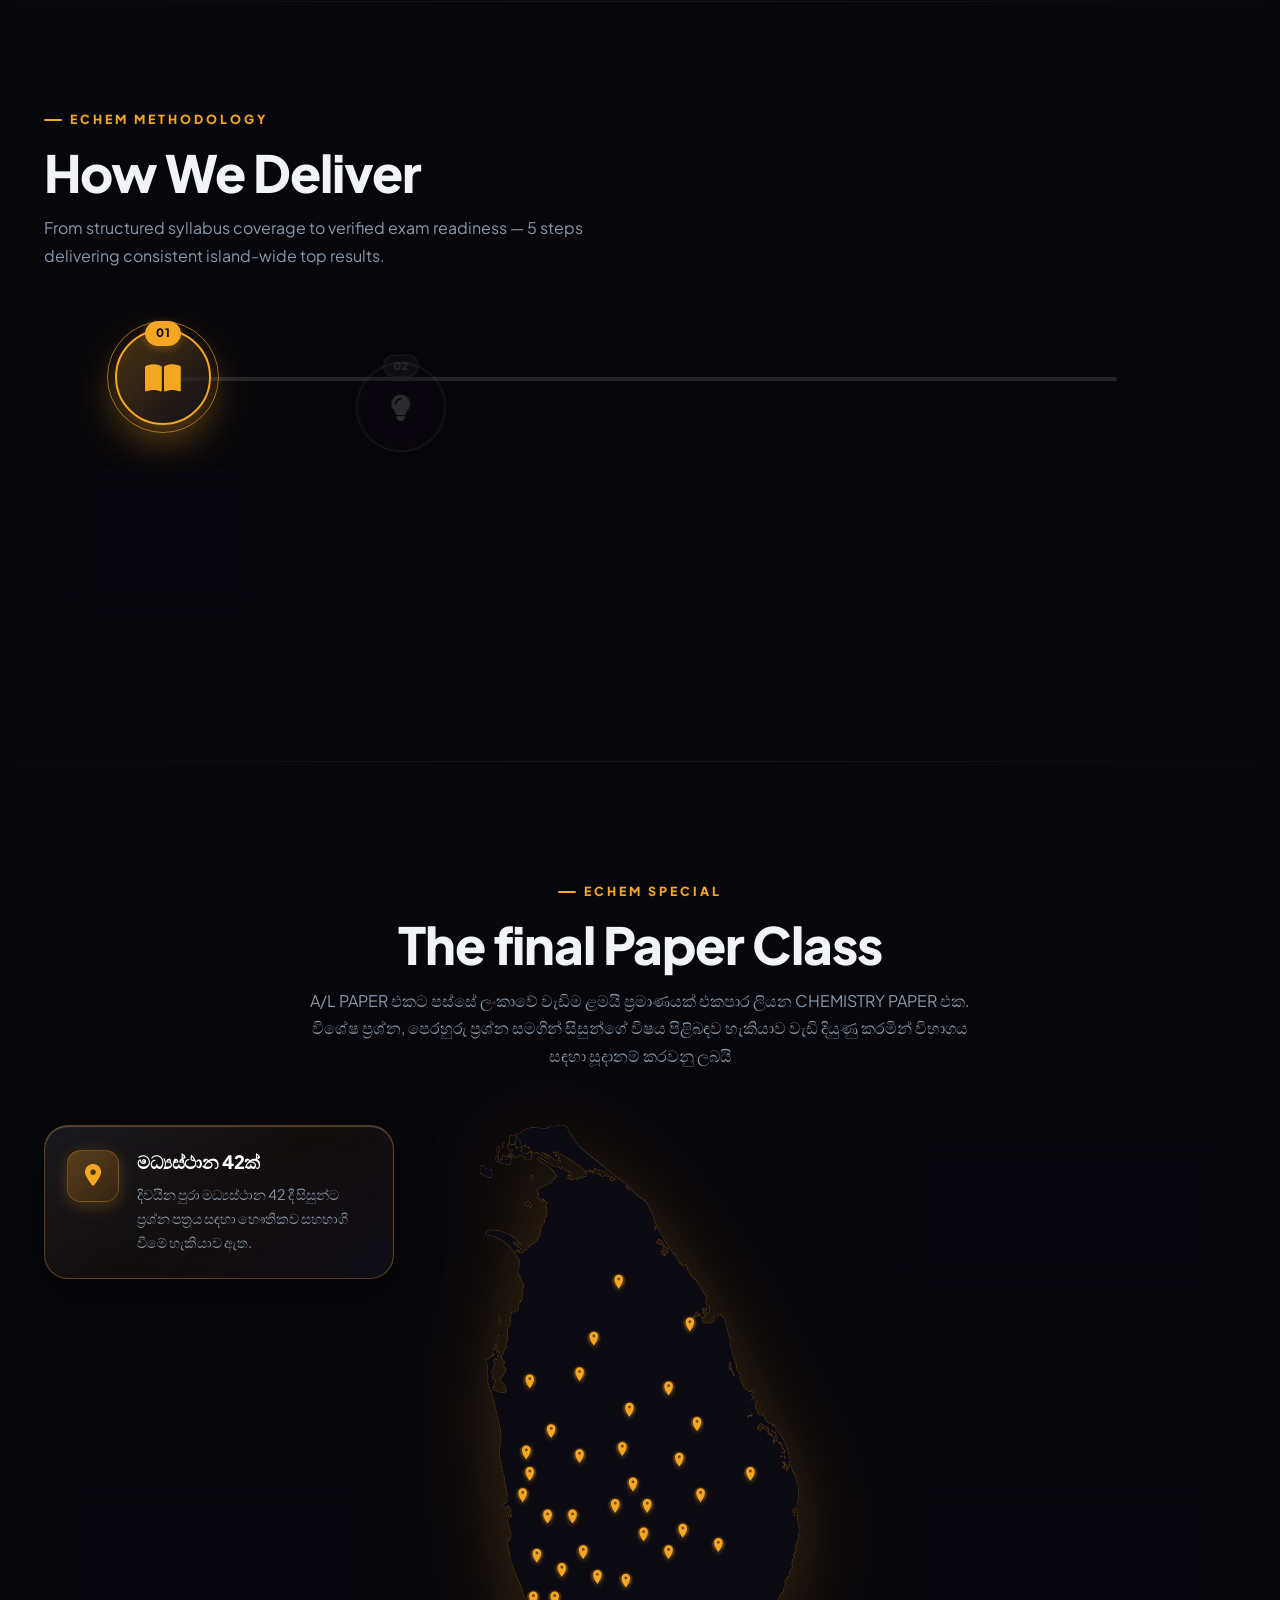
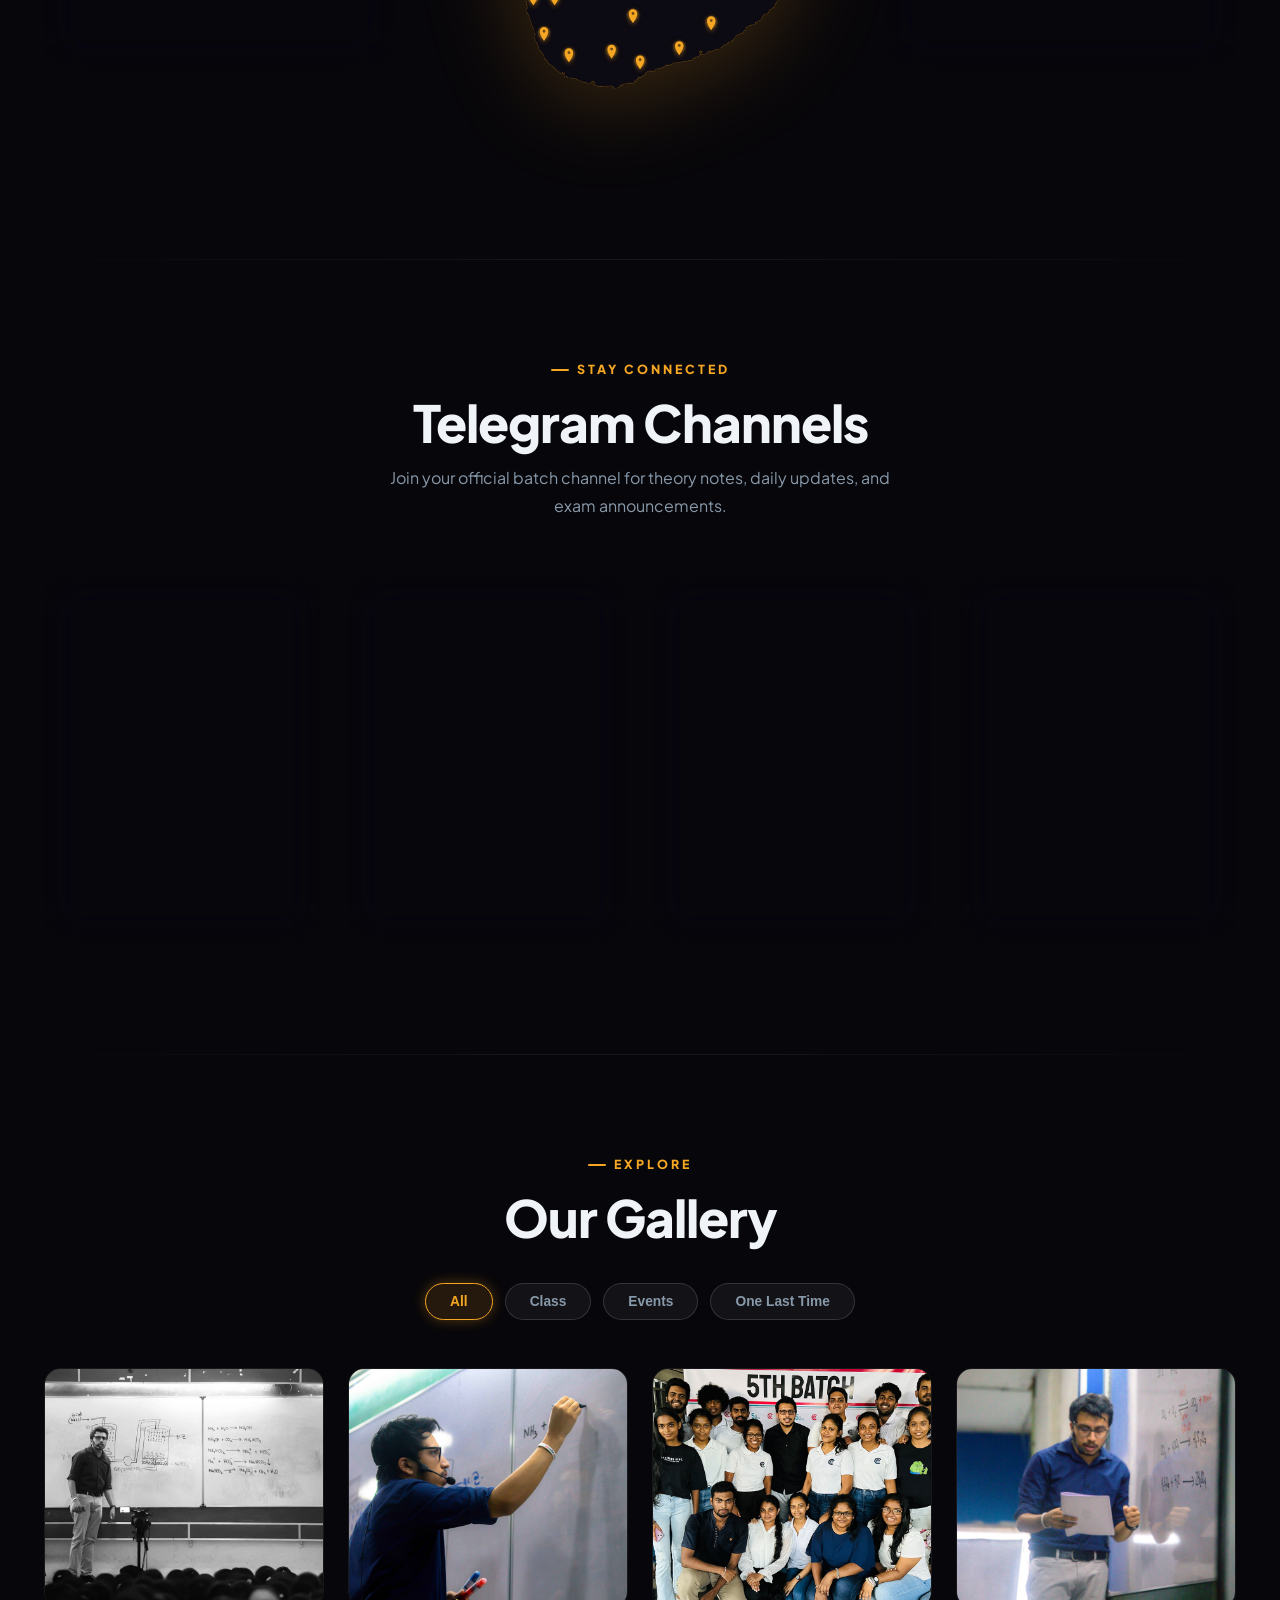
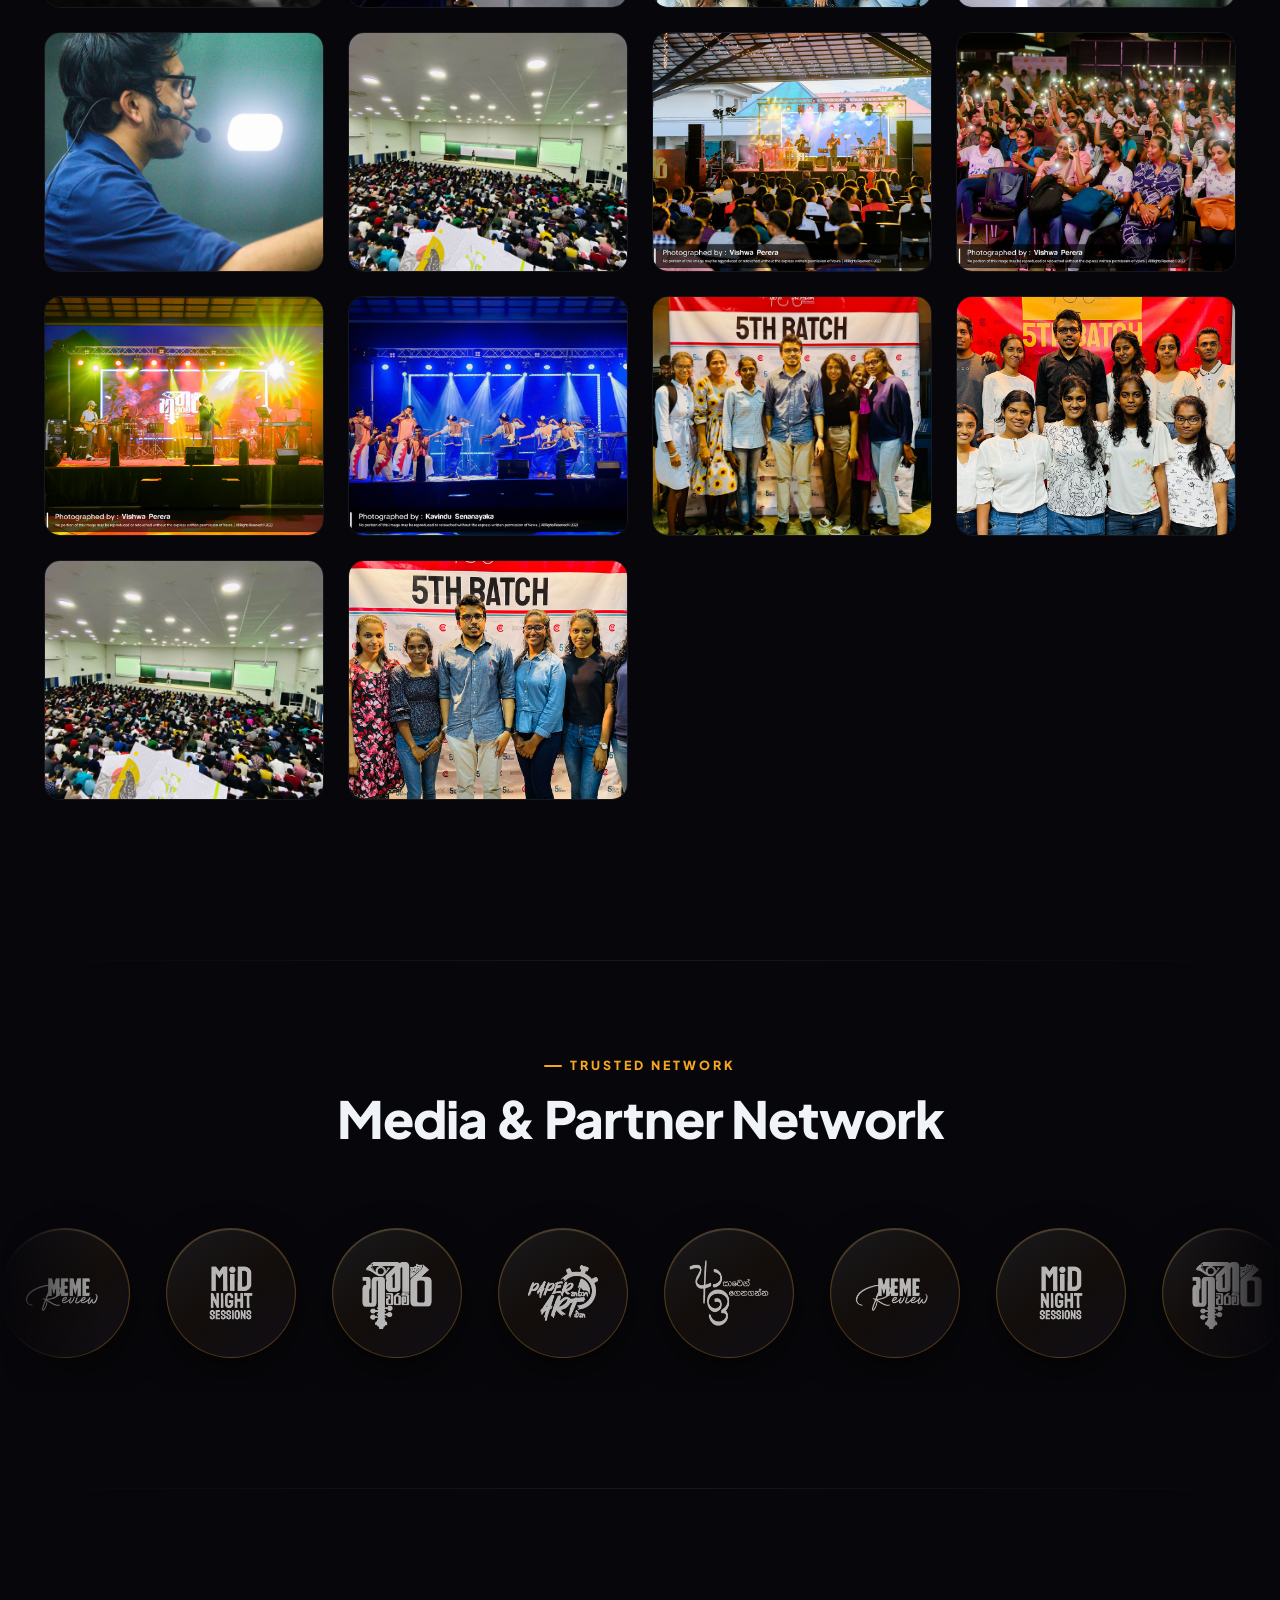
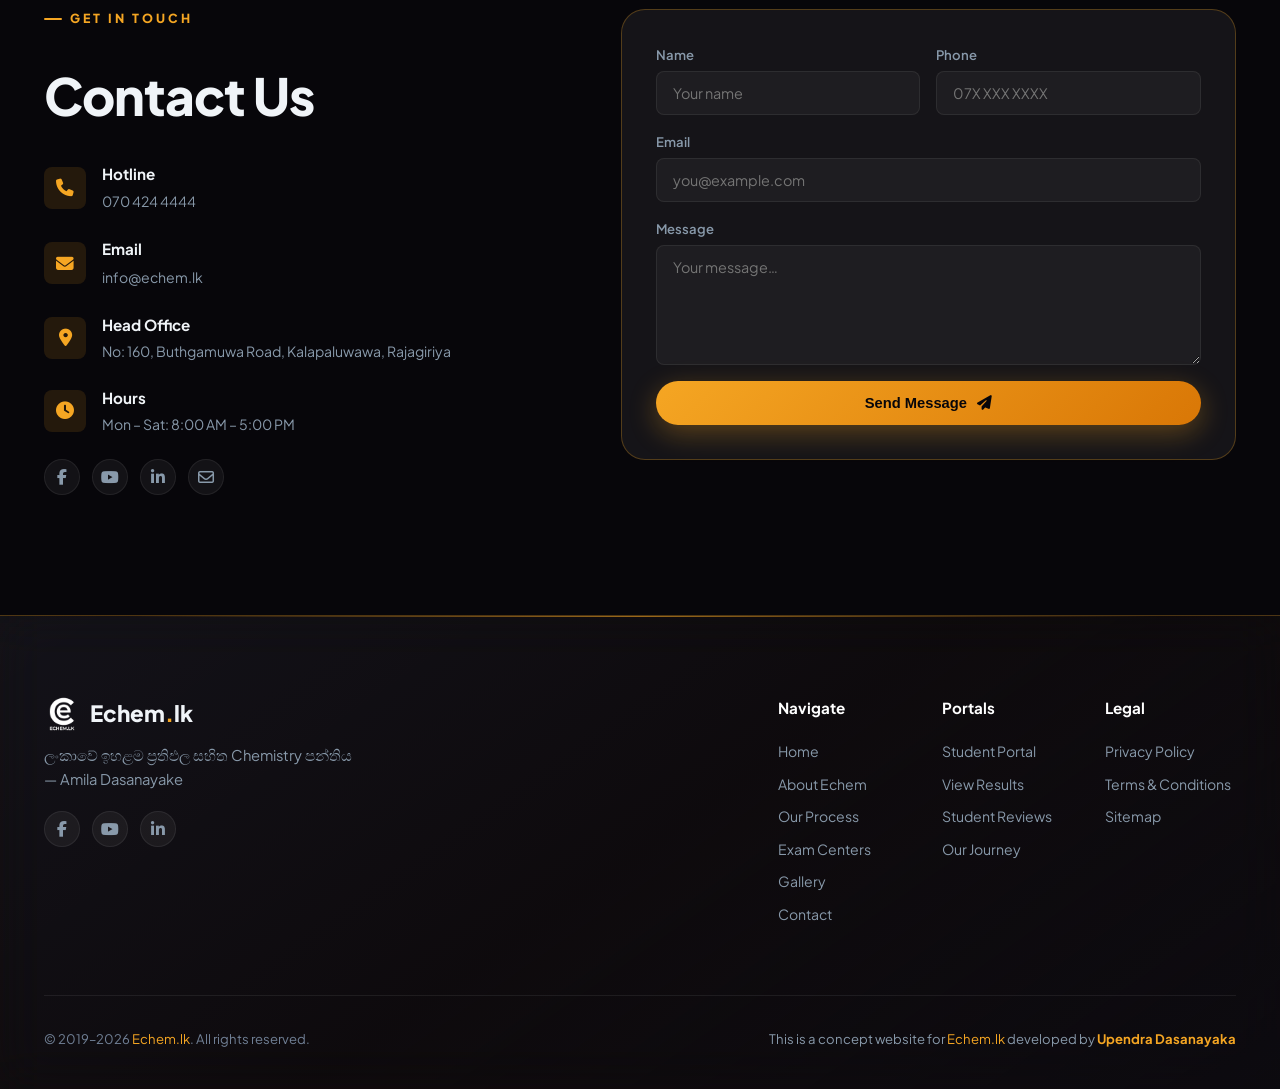
==== commit 3dc4f622: "feat: prevent hero video from looping infinitely" ====
--- a/index.html
+++ b/index.html
@@ -98,7 +98,7 @@
 
 <!-- ═══ HERO ═══ -->
 <section id="hero">
-  <video id="hero-video" autoplay loop muted playsinline preload="auto">
+  <video id="hero-video" autoplay muted playsinline preload="auto">
     <source src="assets/hero-bg.webm" type="video/webm">
     <source src="assets/hero-bg.mp4" type="video/mp4">
   </video>
